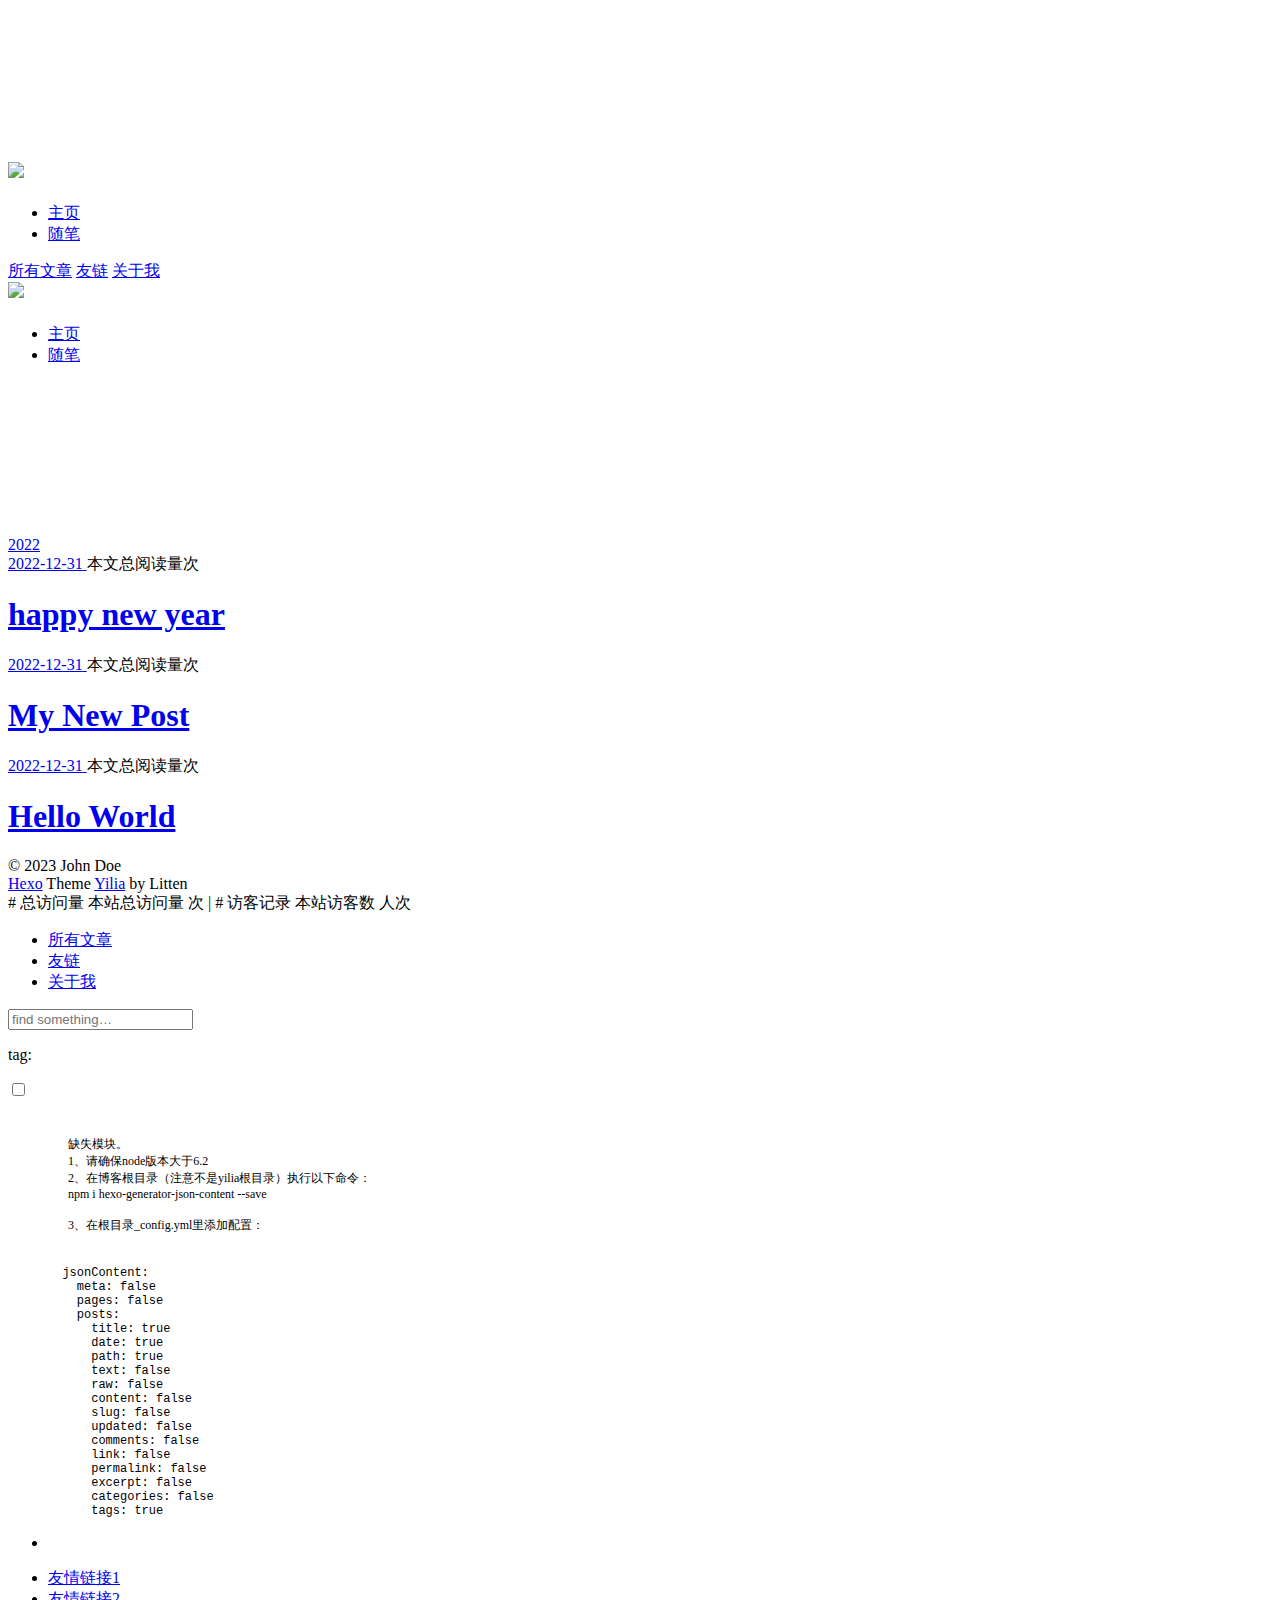
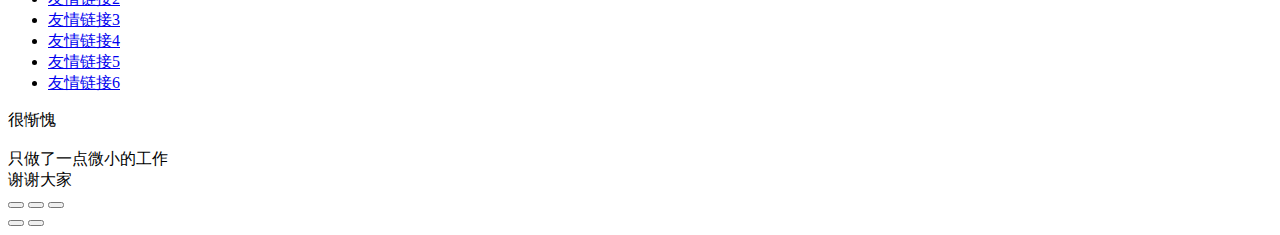
==== archives/index.html @ 303760e9 "Site updated: 2023-01-01 20:52:17" ====
<!DOCTYPE html>
<html>
<head>
  <meta charset="utf-8">
  
  <meta name="renderer" content="webkit">
  <meta http-equiv="X-UA-Compatible" content="IE=edge" >
  <link rel="dns-prefetch" href="http://Clairezhaoisme.github.io/Clairezhaoisme">
  <title>Archives | cony 静</title>
  <meta name="viewport" content="width=device-width, initial-scale=1, maximum-scale=1">
  <meta name="description" content="你当追求独立 而不是自由">
<meta property="og:type" content="website">
<meta property="og:title" content="cony 静">
<meta property="og:url" content="http://clairezhaoisme.github.io/Clairezhaoisme/archives/index.html">
<meta property="og:site_name" content="cony 静">
<meta property="og:description" content="你当追求独立 而不是自由">
<meta property="og:locale" content="zh_CN">
<meta property="article:author" content="John Doe">
<meta property="article:tag" content="independence">
<meta name="twitter:card" content="summary">
  
    <link rel="alternative" href="/atom.xml" title="cony 静" type="application/atom+xml">
  
  
    <link rel="icon" href="/img/favicon.ico">
  
  <link rel="stylesheet" type="text/css" href="/Clairezhaoisme/./main.0cf68a.css">
  <style type="text/css">
  
    #container.show {
      background: linear-gradient(200deg,#a0cfe4,#e8c37e);
    }
  </style>
  

  

<meta name="generator" content="Hexo 6.3.0"></head>

<body>
  <div id="container" q-class="show:isCtnShow">
    <canvas id="anm-canvas" class="anm-canvas"></canvas>
    <div class="left-col" q-class="show:isShow">
      
<div class="overlay" style="background: #4d4d4d"></div>
<div class="intrude-less">
	<header id="header" class="inner">
		<a href="/" class="profilepic">
			<img src="/img/avatar.jpg" class="js-avatar">
		</a>
		<hgroup>
		  <h1 class="header-author"><a href="/"></a></h1>
		</hgroup>
		

		<nav class="header-menu">
			<ul>
			
				<li><a href="/Clairezhaoisme/">主页</a></li>
	        
				<li><a href="/Clairezhaoisme/tags/%E9%9A%8F%E7%AC%94/">随笔</a></li>
	        
			</ul>
		</nav>
		<nav class="header-smart-menu">
    		
    			
    			<a q-on="click: openSlider(e, 'innerArchive')" href="javascript:void(0)">所有文章</a>
    			
            
    			
    			<a q-on="click: openSlider(e, 'friends')" href="javascript:void(0)">友链</a>
    			
            
    			
    			<a q-on="click: openSlider(e, 'aboutme')" href="javascript:void(0)">关于我</a>
    			
            
		</nav>
		<nav class="header-nav">
			<div class="social">
				
					<a class="github" target="_blank" href="#" title="github"><i class="icon-github"></i></a>
		        
					<a class="weibo" target="_blank" href="#" title="weibo"><i class="icon-weibo"></i></a>
		        
					<a class="rss" target="_blank" href="#" title="rss"><i class="icon-rss"></i></a>
		        
					<a class="zhihu" target="_blank" href="#" title="zhihu"><i class="icon-zhihu"></i></a>
		        
			</div>
		</nav>
	</header>		
</div>

    </div>
    <div class="mid-col" q-class="show:isShow,hide:isShow|isFalse">
      
<nav id="mobile-nav">
  	<div class="overlay js-overlay" style="background: #4d4d4d"></div>
	<div class="btnctn js-mobile-btnctn">
  		<div class="slider-trigger list" q-on="click: openSlider(e)"><i class="icon icon-sort"></i></div>
	</div>
	<div class="intrude-less">
		<header id="header" class="inner">
			<div class="profilepic">
				<img src="/img/avatar.jpg" class="js-avatar">
			</div>
			<hgroup>
			  <h1 class="header-author js-header-author"></h1>
			</hgroup>
			
			
			
				
			
				
			
			
			
			<nav class="header-nav">
				<div class="social">
					
						<a class="github" target="_blank" href="#" title="github"><i class="icon-github"></i></a>
			        
						<a class="weibo" target="_blank" href="#" title="weibo"><i class="icon-weibo"></i></a>
			        
						<a class="rss" target="_blank" href="#" title="rss"><i class="icon-rss"></i></a>
			        
						<a class="zhihu" target="_blank" href="#" title="zhihu"><i class="icon-zhihu"></i></a>
			        
				</div>
			</nav>

			<nav class="header-menu js-header-menu">
				<ul style="width: 50%">
				
				
					<li style="width: 50%"><a href="/Clairezhaoisme/">主页</a></li>
		        
					<li style="width: 50%"><a href="/Clairezhaoisme/tags/%E9%9A%8F%E7%AC%94/">随笔</a></li>
		        
				</ul>
			</nav>
		</header>				
	</div>
	<div class="mobile-mask" style="display:none" q-show="isShow"></div>
</nav>

      <div id="wrapper" class="body-wrap">
        <div class="menu-l">
          <div class="canvas-wrap">
            <canvas data-colors="#eaeaea" data-sectionHeight="100" data-contentId="js-content" id="myCanvas1" class="anm-canvas"></canvas>
          </div>
          <div id="js-content" class="content-ll">
            
  
  
    
    
      
      
      <section class="archives-wrap">
        <div class="archive-year-wrap">
          <a href="/Clairezhaoisme/archives/2022" class="archive-year">2022</a>
        </div>
        <div class="archives">
    
    <article class="archive-article archive-type-post">
  <div class="archive-article-inner">
    <header class="archive-article-header">
      	<div class="article-meta">
	      	<a href="/Clairezhaoisme/2022/12/31/happy-new-year/" class="archive-article-date">
  	<time datetime="2022-12-31T10:54:46.000Z" itemprop="datePublished"><i class="icon-calendar icon"></i>2022-12-31</time>
</a>

<span id="busuanzi_container_page_pv">  本文总阅读量<span id="busuanzi_value_page_pv"></span>次</span>

        </div>
    	 
  
    <h1 itemprop="name">
      <a class="archive-article-title" href="/Clairezhaoisme/2022/12/31/happy-new-year/">happy new year</a>
    </h1>
  

        <div class="article-info info-on-right">
          
          

        </div>
        <div class="clearfix"></div>
    </header>
  </div>
</article>
  
    
    
    <article class="archive-article archive-type-post">
  <div class="archive-article-inner">
    <header class="archive-article-header">
      	<div class="article-meta">
	      	<a href="/Clairezhaoisme/2022/12/31/My-New-Post/" class="archive-article-date">
  	<time datetime="2022-12-31T10:54:04.000Z" itemprop="datePublished"><i class="icon-calendar icon"></i>2022-12-31</time>
</a>

<span id="busuanzi_container_page_pv">  本文总阅读量<span id="busuanzi_value_page_pv"></span>次</span>

        </div>
    	 
  
    <h1 itemprop="name">
      <a class="archive-article-title" href="/Clairezhaoisme/2022/12/31/My-New-Post/">My New Post</a>
    </h1>
  

        <div class="article-info info-on-right">
          
          

        </div>
        <div class="clearfix"></div>
    </header>
  </div>
</article>
  
    
    
    <article class="archive-article archive-type-post">
  <div class="archive-article-inner">
    <header class="archive-article-header">
      	<div class="article-meta">
	      	<a href="/Clairezhaoisme/2022/12/31/hello-world/" class="archive-article-date">
  	<time datetime="2022-12-31T07:26:32.364Z" itemprop="datePublished"><i class="icon-calendar icon"></i>2022-12-31</time>
</a>

<span id="busuanzi_container_page_pv">  本文总阅读量<span id="busuanzi_value_page_pv"></span>次</span>

        </div>
    	 
  
    <h1 itemprop="name">
      <a class="archive-article-title" href="/Clairezhaoisme/2022/12/31/hello-world/">Hello World</a>
    </h1>
  

        <div class="article-info info-on-right">
          
          

        </div>
        <div class="clearfix"></div>
    </header>
  </div>
</article>
  
  
    </div></section>
  

    


          </div>
        </div>
      </div>
      <footer id="footer">
  <div class="outer">
    <div id="footer-info">
    	<div class="footer-left">
    		&copy; 2023 John Doe
    	</div>
      	<div class="footer-right">
      		<a href="http://hexo.io/" target="_blank">Hexo</a>  Theme <a href="https://github.com/litten/hexo-theme-yilia" target="_blank">Yilia</a> by Litten
      	</div>
    </div>
  </div>
</footer>

# 总访问量
<span id="busuanzi_container_site_pv">    
    本站总访问量
    <span id="busuanzi_value_site_pv"></span>次</span> |

# 访客记录
<span id="busuanzi_container_site_uv">  
    本站访客数
    <span id="busuanzi_value_site_uv"></span>人次</span>

    </div>
    <script>
	var yiliaConfig = {
		mathjax: false,
		isHome: false,
		isPost: false,
		isArchive: true,
		isTag: false,
		isCategory: false,
		open_in_new: false,
		toc_hide_index: true,
		root: "/Clairezhaoisme/",
		innerArchive: true,
		showTags: false
	}
</script>

<script>!function(t){function n(e){if(r[e])return r[e].exports;var i=r[e]={exports:{},id:e,loaded:!1};return t[e].call(i.exports,i,i.exports,n),i.loaded=!0,i.exports}var r={};n.m=t,n.c=r,n.p="./",n(0)}([function(t,n,r){r(195),t.exports=r(191)},function(t,n,r){var e=r(3),i=r(52),o=r(27),u=r(28),c=r(53),f="prototype",a=function(t,n,r){var s,l,h,v,p=t&a.F,d=t&a.G,y=t&a.S,g=t&a.P,b=t&a.B,m=d?e:y?e[n]||(e[n]={}):(e[n]||{})[f],x=d?i:i[n]||(i[n]={}),w=x[f]||(x[f]={});d&&(r=n);for(s in r)l=!p&&m&&void 0!==m[s],h=(l?m:r)[s],v=b&&l?c(h,e):g&&"function"==typeof h?c(Function.call,h):h,m&&u(m,s,h,t&a.U),x[s]!=h&&o(x,s,v),g&&w[s]!=h&&(w[s]=h)};e.core=i,a.F=1,a.G=2,a.S=4,a.P=8,a.B=16,a.W=32,a.U=64,a.R=128,t.exports=a},function(t,n,r){var e=r(6);t.exports=function(t){if(!e(t))throw TypeError(t+" is not an object!");return t}},function(t,n){var r=t.exports="undefined"!=typeof window&&window.Math==Math?window:"undefined"!=typeof self&&self.Math==Math?self:Function("return this")();"number"==typeof __g&&(__g=r)},function(t,n){t.exports=function(t){try{return!!t()}catch(t){return!0}}},function(t,n){var r=t.exports="undefined"!=typeof window&&window.Math==Math?window:"undefined"!=typeof self&&self.Math==Math?self:Function("return this")();"number"==typeof __g&&(__g=r)},function(t,n){t.exports=function(t){return"object"==typeof t?null!==t:"function"==typeof t}},function(t,n,r){var e=r(126)("wks"),i=r(76),o=r(3).Symbol,u="function"==typeof o;(t.exports=function(t){return e[t]||(e[t]=u&&o[t]||(u?o:i)("Symbol."+t))}).store=e},function(t,n){var r={}.hasOwnProperty;t.exports=function(t,n){return r.call(t,n)}},function(t,n,r){var e=r(94),i=r(33);t.exports=function(t){return e(i(t))}},function(t,n,r){t.exports=!r(4)(function(){return 7!=Object.defineProperty({},"a",{get:function(){return 7}}).a})},function(t,n,r){var e=r(2),i=r(167),o=r(50),u=Object.defineProperty;n.f=r(10)?Object.defineProperty:function(t,n,r){if(e(t),n=o(n,!0),e(r),i)try{return u(t,n,r)}catch(t){}if("get"in r||"set"in r)throw TypeError("Accessors not supported!");return"value"in r&&(t[n]=r.value),t}},function(t,n,r){t.exports=!r(18)(function(){return 7!=Object.defineProperty({},"a",{get:function(){return 7}}).a})},function(t,n,r){var e=r(14),i=r(22);t.exports=r(12)?function(t,n,r){return e.f(t,n,i(1,r))}:function(t,n,r){return t[n]=r,t}},function(t,n,r){var e=r(20),i=r(58),o=r(42),u=Object.defineProperty;n.f=r(12)?Object.defineProperty:function(t,n,r){if(e(t),n=o(n,!0),e(r),i)try{return u(t,n,r)}catch(t){}if("get"in r||"set"in r)throw TypeError("Accessors not supported!");return"value"in r&&(t[n]=r.value),t}},function(t,n,r){var e=r(40)("wks"),i=r(23),o=r(5).Symbol,u="function"==typeof o;(t.exports=function(t){return e[t]||(e[t]=u&&o[t]||(u?o:i)("Symbol."+t))}).store=e},function(t,n,r){var e=r(67),i=Math.min;t.exports=function(t){return t>0?i(e(t),9007199254740991):0}},function(t,n,r){var e=r(46);t.exports=function(t){return Object(e(t))}},function(t,n){t.exports=function(t){try{return!!t()}catch(t){return!0}}},function(t,n,r){var e=r(63),i=r(34);t.exports=Object.keys||function(t){return e(t,i)}},function(t,n,r){var e=r(21);t.exports=function(t){if(!e(t))throw TypeError(t+" is not an object!");return t}},function(t,n){t.exports=function(t){return"object"==typeof t?null!==t:"function"==typeof t}},function(t,n){t.exports=function(t,n){return{enumerable:!(1&t),configurable:!(2&t),writable:!(4&t),value:n}}},function(t,n){var r=0,e=Math.random();t.exports=function(t){return"Symbol(".concat(void 0===t?"":t,")_",(++r+e).toString(36))}},function(t,n){var r={}.hasOwnProperty;t.exports=function(t,n){return r.call(t,n)}},function(t,n){var r=t.exports={version:"2.4.0"};"number"==typeof __e&&(__e=r)},function(t,n){t.exports=function(t){if("function"!=typeof t)throw TypeError(t+" is not a function!");return t}},function(t,n,r){var e=r(11),i=r(66);t.exports=r(10)?function(t,n,r){return e.f(t,n,i(1,r))}:function(t,n,r){return t[n]=r,t}},function(t,n,r){var e=r(3),i=r(27),o=r(24),u=r(76)("src"),c="toString",f=Function[c],a=(""+f).split(c);r(52).inspectSource=function(t){return f.call(t)},(t.exports=function(t,n,r,c){var f="function"==typeof r;f&&(o(r,"name")||i(r,"name",n)),t[n]!==r&&(f&&(o(r,u)||i(r,u,t[n]?""+t[n]:a.join(String(n)))),t===e?t[n]=r:c?t[n]?t[n]=r:i(t,n,r):(delete t[n],i(t,n,r)))})(Function.prototype,c,function(){return"function"==typeof this&&this[u]||f.call(this)})},function(t,n,r){var e=r(1),i=r(4),o=r(46),u=function(t,n,r,e){var i=String(o(t)),u="<"+n;return""!==r&&(u+=" "+r+'="'+String(e).replace(/"/g,"&quot;")+'"'),u+">"+i+"</"+n+">"};t.exports=function(t,n){var r={};r[t]=n(u),e(e.P+e.F*i(function(){var n=""[t]('"');return n!==n.toLowerCase()||n.split('"').length>3}),"String",r)}},function(t,n,r){var e=r(115),i=r(46);t.exports=function(t){return e(i(t))}},function(t,n,r){var e=r(116),i=r(66),o=r(30),u=r(50),c=r(24),f=r(167),a=Object.getOwnPropertyDescriptor;n.f=r(10)?a:function(t,n){if(t=o(t),n=u(n,!0),f)try{return a(t,n)}catch(t){}if(c(t,n))return i(!e.f.call(t,n),t[n])}},function(t,n,r){var e=r(24),i=r(17),o=r(145)("IE_PROTO"),u=Object.prototype;t.exports=Object.getPrototypeOf||function(t){return t=i(t),e(t,o)?t[o]:"function"==typeof t.constructor&&t instanceof t.constructor?t.constructor.prototype:t instanceof Object?u:null}},function(t,n){t.exports=function(t){if(void 0==t)throw TypeError("Can't call method on  "+t);return t}},function(t,n){t.exports="constructor,hasOwnProperty,isPrototypeOf,propertyIsEnumerable,toLocaleString,toString,valueOf".split(",")},function(t,n){t.exports={}},function(t,n){t.exports=!0},function(t,n){n.f={}.propertyIsEnumerable},function(t,n,r){var e=r(14).f,i=r(8),o=r(15)("toStringTag");t.exports=function(t,n,r){t&&!i(t=r?t:t.prototype,o)&&e(t,o,{configurable:!0,value:n})}},function(t,n,r){var e=r(40)("keys"),i=r(23);t.exports=function(t){return e[t]||(e[t]=i(t))}},function(t,n,r){var e=r(5),i="__core-js_shared__",o=e[i]||(e[i]={});t.exports=function(t){return o[t]||(o[t]={})}},function(t,n){var r=Math.ceil,e=Math.floor;t.exports=function(t){return isNaN(t=+t)?0:(t>0?e:r)(t)}},function(t,n,r){var e=r(21);t.exports=function(t,n){if(!e(t))return t;var r,i;if(n&&"function"==typeof(r=t.toString)&&!e(i=r.call(t)))return i;if("function"==typeof(r=t.valueOf)&&!e(i=r.call(t)))return i;if(!n&&"function"==typeof(r=t.toString)&&!e(i=r.call(t)))return i;throw TypeError("Can't convert object to primitive value")}},function(t,n,r){var e=r(5),i=r(25),o=r(36),u=r(44),c=r(14).f;t.exports=function(t){var n=i.Symbol||(i.Symbol=o?{}:e.Symbol||{});"_"==t.charAt(0)||t in n||c(n,t,{value:u.f(t)})}},function(t,n,r){n.f=r(15)},function(t,n){var r={}.toString;t.exports=function(t){return r.call(t).slice(8,-1)}},function(t,n){t.exports=function(t){if(void 0==t)throw TypeError("Can't call method on  "+t);return t}},function(t,n,r){var e=r(4);t.exports=function(t,n){return!!t&&e(function(){n?t.call(null,function(){},1):t.call(null)})}},function(t,n,r){var e=r(53),i=r(115),o=r(17),u=r(16),c=r(203);t.exports=function(t,n){var r=1==t,f=2==t,a=3==t,s=4==t,l=6==t,h=5==t||l,v=n||c;return function(n,c,p){for(var d,y,g=o(n),b=i(g),m=e(c,p,3),x=u(b.length),w=0,S=r?v(n,x):f?v(n,0):void 0;x>w;w++)if((h||w in b)&&(d=b[w],y=m(d,w,g),t))if(r)S[w]=y;else if(y)switch(t){case 3:return!0;case 5:return d;case 6:return w;case 2:S.push(d)}else if(s)return!1;return l?-1:a||s?s:S}}},function(t,n,r){var e=r(1),i=r(52),o=r(4);t.exports=function(t,n){var r=(i.Object||{})[t]||Object[t],u={};u[t]=n(r),e(e.S+e.F*o(function(){r(1)}),"Object",u)}},function(t,n,r){var e=r(6);t.exports=function(t,n){if(!e(t))return t;var r,i;if(n&&"function"==typeof(r=t.toString)&&!e(i=r.call(t)))return i;if("function"==typeof(r=t.valueOf)&&!e(i=r.call(t)))return i;if(!n&&"function"==typeof(r=t.toString)&&!e(i=r.call(t)))return i;throw TypeError("Can't convert object to primitive value")}},function(t,n,r){var e=r(5),i=r(25),o=r(91),u=r(13),c="prototype",f=function(t,n,r){var a,s,l,h=t&f.F,v=t&f.G,p=t&f.S,d=t&f.P,y=t&f.B,g=t&f.W,b=v?i:i[n]||(i[n]={}),m=b[c],x=v?e:p?e[n]:(e[n]||{})[c];v&&(r=n);for(a in r)(s=!h&&x&&void 0!==x[a])&&a in b||(l=s?x[a]:r[a],b[a]=v&&"function"!=typeof x[a]?r[a]:y&&s?o(l,e):g&&x[a]==l?function(t){var n=function(n,r,e){if(this instanceof t){switch(arguments.length){case 0:return new t;case 1:return new t(n);case 2:return new t(n,r)}return new t(n,r,e)}return t.apply(this,arguments)};return n[c]=t[c],n}(l):d&&"function"==typeof l?o(Function.call,l):l,d&&((b.virtual||(b.virtual={}))[a]=l,t&f.R&&m&&!m[a]&&u(m,a,l)))};f.F=1,f.G=2,f.S=4,f.P=8,f.B=16,f.W=32,f.U=64,f.R=128,t.exports=f},function(t,n){var r=t.exports={version:"2.4.0"};"number"==typeof __e&&(__e=r)},function(t,n,r){var e=r(26);t.exports=function(t,n,r){if(e(t),void 0===n)return t;switch(r){case 1:return function(r){return t.call(n,r)};case 2:return function(r,e){return t.call(n,r,e)};case 3:return function(r,e,i){return t.call(n,r,e,i)}}return function(){return t.apply(n,arguments)}}},function(t,n,r){var e=r(183),i=r(1),o=r(126)("metadata"),u=o.store||(o.store=new(r(186))),c=function(t,n,r){var i=u.get(t);if(!i){if(!r)return;u.set(t,i=new e)}var o=i.get(n);if(!o){if(!r)return;i.set(n,o=new e)}return o},f=function(t,n,r){var e=c(n,r,!1);return void 0!==e&&e.has(t)},a=function(t,n,r){var e=c(n,r,!1);return void 0===e?void 0:e.get(t)},s=function(t,n,r,e){c(r,e,!0).set(t,n)},l=function(t,n){var r=c(t,n,!1),e=[];return r&&r.forEach(function(t,n){e.push(n)}),e},h=function(t){return void 0===t||"symbol"==typeof t?t:String(t)},v=function(t){i(i.S,"Reflect",t)};t.exports={store:u,map:c,has:f,get:a,set:s,keys:l,key:h,exp:v}},function(t,n,r){"use strict";if(r(10)){var e=r(69),i=r(3),o=r(4),u=r(1),c=r(127),f=r(152),a=r(53),s=r(68),l=r(66),h=r(27),v=r(73),p=r(67),d=r(16),y=r(75),g=r(50),b=r(24),m=r(180),x=r(114),w=r(6),S=r(17),_=r(137),O=r(70),E=r(32),P=r(71).f,j=r(154),F=r(76),M=r(7),A=r(48),N=r(117),T=r(146),I=r(155),k=r(80),L=r(123),R=r(74),C=r(130),D=r(160),U=r(11),W=r(31),G=U.f,B=W.f,V=i.RangeError,z=i.TypeError,q=i.Uint8Array,K="ArrayBuffer",J="Shared"+K,Y="BYTES_PER_ELEMENT",H="prototype",$=Array[H],X=f.ArrayBuffer,Q=f.DataView,Z=A(0),tt=A(2),nt=A(3),rt=A(4),et=A(5),it=A(6),ot=N(!0),ut=N(!1),ct=I.values,ft=I.keys,at=I.entries,st=$.lastIndexOf,lt=$.reduce,ht=$.reduceRight,vt=$.join,pt=$.sort,dt=$.slice,yt=$.toString,gt=$.toLocaleString,bt=M("iterator"),mt=M("toStringTag"),xt=F("typed_constructor"),wt=F("def_constructor"),St=c.CONSTR,_t=c.TYPED,Ot=c.VIEW,Et="Wrong length!",Pt=A(1,function(t,n){return Tt(T(t,t[wt]),n)}),jt=o(function(){return 1===new q(new Uint16Array([1]).buffer)[0]}),Ft=!!q&&!!q[H].set&&o(function(){new q(1).set({})}),Mt=function(t,n){if(void 0===t)throw z(Et);var r=+t,e=d(t);if(n&&!m(r,e))throw V(Et);return e},At=function(t,n){var r=p(t);if(r<0||r%n)throw V("Wrong offset!");return r},Nt=function(t){if(w(t)&&_t in t)return t;throw z(t+" is not a typed array!")},Tt=function(t,n){if(!(w(t)&&xt in t))throw z("It is not a typed array constructor!");return new t(n)},It=function(t,n){return kt(T(t,t[wt]),n)},kt=function(t,n){for(var r=0,e=n.length,i=Tt(t,e);e>r;)i[r]=n[r++];return i},Lt=function(t,n,r){G(t,n,{get:function(){return this._d[r]}})},Rt=function(t){var n,r,e,i,o,u,c=S(t),f=arguments.length,s=f>1?arguments[1]:void 0,l=void 0!==s,h=j(c);if(void 0!=h&&!_(h)){for(u=h.call(c),e=[],n=0;!(o=u.next()).done;n++)e.push(o.value);c=e}for(l&&f>2&&(s=a(s,arguments[2],2)),n=0,r=d(c.length),i=Tt(this,r);r>n;n++)i[n]=l?s(c[n],n):c[n];return i},Ct=function(){for(var t=0,n=arguments.length,r=Tt(this,n);n>t;)r[t]=arguments[t++];return r},Dt=!!q&&o(function(){gt.call(new q(1))}),Ut=function(){return gt.apply(Dt?dt.call(Nt(this)):Nt(this),arguments)},Wt={copyWithin:function(t,n){return D.call(Nt(this),t,n,arguments.length>2?arguments[2]:void 0)},every:function(t){return rt(Nt(this),t,arguments.length>1?arguments[1]:void 0)},fill:function(t){return C.apply(Nt(this),arguments)},filter:function(t){return It(this,tt(Nt(this),t,arguments.length>1?arguments[1]:void 0))},find:function(t){return et(Nt(this),t,arguments.length>1?arguments[1]:void 0)},findIndex:function(t){return it(Nt(this),t,arguments.length>1?arguments[1]:void 0)},forEach:function(t){Z(Nt(this),t,arguments.length>1?arguments[1]:void 0)},indexOf:function(t){return ut(Nt(this),t,arguments.length>1?arguments[1]:void 0)},includes:function(t){return ot(Nt(this),t,arguments.length>1?arguments[1]:void 0)},join:function(t){return vt.apply(Nt(this),arguments)},lastIndexOf:function(t){return st.apply(Nt(this),arguments)},map:function(t){return Pt(Nt(this),t,arguments.length>1?arguments[1]:void 0)},reduce:function(t){return lt.apply(Nt(this),arguments)},reduceRight:function(t){return ht.apply(Nt(this),arguments)},reverse:function(){for(var t,n=this,r=Nt(n).length,e=Math.floor(r/2),i=0;i<e;)t=n[i],n[i++]=n[--r],n[r]=t;return n},some:function(t){return nt(Nt(this),t,arguments.length>1?arguments[1]:void 0)},sort:function(t){return pt.call(Nt(this),t)},subarray:function(t,n){var r=Nt(this),e=r.length,i=y(t,e);return new(T(r,r[wt]))(r.buffer,r.byteOffset+i*r.BYTES_PER_ELEMENT,d((void 0===n?e:y(n,e))-i))}},Gt=function(t,n){return It(this,dt.call(Nt(this),t,n))},Bt=function(t){Nt(this);var n=At(arguments[1],1),r=this.length,e=S(t),i=d(e.length),o=0;if(i+n>r)throw V(Et);for(;o<i;)this[n+o]=e[o++]},Vt={entries:function(){return at.call(Nt(this))},keys:function(){return ft.call(Nt(this))},values:function(){return ct.call(Nt(this))}},zt=function(t,n){return w(t)&&t[_t]&&"symbol"!=typeof n&&n in t&&String(+n)==String(n)},qt=function(t,n){return zt(t,n=g(n,!0))?l(2,t[n]):B(t,n)},Kt=function(t,n,r){return!(zt(t,n=g(n,!0))&&w(r)&&b(r,"value"))||b(r,"get")||b(r,"set")||r.configurable||b(r,"writable")&&!r.writable||b(r,"enumerable")&&!r.enumerable?G(t,n,r):(t[n]=r.value,t)};St||(W.f=qt,U.f=Kt),u(u.S+u.F*!St,"Object",{getOwnPropertyDescriptor:qt,defineProperty:Kt}),o(function(){yt.call({})})&&(yt=gt=function(){return vt.call(this)});var Jt=v({},Wt);v(Jt,Vt),h(Jt,bt,Vt.values),v(Jt,{slice:Gt,set:Bt,constructor:function(){},toString:yt,toLocaleString:Ut}),Lt(Jt,"buffer","b"),Lt(Jt,"byteOffset","o"),Lt(Jt,"byteLength","l"),Lt(Jt,"length","e"),G(Jt,mt,{get:function(){return this[_t]}}),t.exports=function(t,n,r,f){f=!!f;var a=t+(f?"Clamped":"")+"Array",l="Uint8Array"!=a,v="get"+t,p="set"+t,y=i[a],g=y||{},b=y&&E(y),m=!y||!c.ABV,S={},_=y&&y[H],j=function(t,r){var e=t._d;return e.v[v](r*n+e.o,jt)},F=function(t,r,e){var i=t._d;f&&(e=(e=Math.round(e))<0?0:e>255?255:255&e),i.v[p](r*n+i.o,e,jt)},M=function(t,n){G(t,n,{get:function(){return j(this,n)},set:function(t){return F(this,n,t)},enumerable:!0})};m?(y=r(function(t,r,e,i){s(t,y,a,"_d");var o,u,c,f,l=0,v=0;if(w(r)){if(!(r instanceof X||(f=x(r))==K||f==J))return _t in r?kt(y,r):Rt.call(y,r);o=r,v=At(e,n);var p=r.byteLength;if(void 0===i){if(p%n)throw V(Et);if((u=p-v)<0)throw V(Et)}else if((u=d(i)*n)+v>p)throw V(Et);c=u/n}else c=Mt(r,!0),u=c*n,o=new X(u);for(h(t,"_d",{b:o,o:v,l:u,e:c,v:new Q(o)});l<c;)M(t,l++)}),_=y[H]=O(Jt),h(_,"constructor",y)):L(function(t){new y(null),new y(t)},!0)||(y=r(function(t,r,e,i){s(t,y,a);var o;return w(r)?r instanceof X||(o=x(r))==K||o==J?void 0!==i?new g(r,At(e,n),i):void 0!==e?new g(r,At(e,n)):new g(r):_t in r?kt(y,r):Rt.call(y,r):new g(Mt(r,l))}),Z(b!==Function.prototype?P(g).concat(P(b)):P(g),function(t){t in y||h(y,t,g[t])}),y[H]=_,e||(_.constructor=y));var A=_[bt],N=!!A&&("values"==A.name||void 0==A.name),T=Vt.values;h(y,xt,!0),h(_,_t,a),h(_,Ot,!0),h(_,wt,y),(f?new y(1)[mt]==a:mt in _)||G(_,mt,{get:function(){return a}}),S[a]=y,u(u.G+u.W+u.F*(y!=g),S),u(u.S,a,{BYTES_PER_ELEMENT:n,from:Rt,of:Ct}),Y in _||h(_,Y,n),u(u.P,a,Wt),R(a),u(u.P+u.F*Ft,a,{set:Bt}),u(u.P+u.F*!N,a,Vt),u(u.P+u.F*(_.toString!=yt),a,{toString:yt}),u(u.P+u.F*o(function(){new y(1).slice()}),a,{slice:Gt}),u(u.P+u.F*(o(function(){return[1,2].toLocaleString()!=new y([1,2]).toLocaleString()})||!o(function(){_.toLocaleString.call([1,2])})),a,{toLocaleString:Ut}),k[a]=N?A:T,e||N||h(_,bt,T)}}else t.exports=function(){}},function(t,n){var r={}.toString;t.exports=function(t){return r.call(t).slice(8,-1)}},function(t,n,r){var e=r(21),i=r(5).document,o=e(i)&&e(i.createElement);t.exports=function(t){return o?i.createElement(t):{}}},function(t,n,r){t.exports=!r(12)&&!r(18)(function(){return 7!=Object.defineProperty(r(57)("div"),"a",{get:function(){return 7}}).a})},function(t,n,r){"use strict";var e=r(36),i=r(51),o=r(64),u=r(13),c=r(8),f=r(35),a=r(96),s=r(38),l=r(103),h=r(15)("iterator"),v=!([].keys&&"next"in[].keys()),p="keys",d="values",y=function(){return this};t.exports=function(t,n,r,g,b,m,x){a(r,n,g);var w,S,_,O=function(t){if(!v&&t in F)return F[t];switch(t){case p:case d:return function(){return new r(this,t)}}return function(){return new r(this,t)}},E=n+" Iterator",P=b==d,j=!1,F=t.prototype,M=F[h]||F["@@iterator"]||b&&F[b],A=M||O(b),N=b?P?O("entries"):A:void 0,T="Array"==n?F.entries||M:M;if(T&&(_=l(T.call(new t)))!==Object.prototype&&(s(_,E,!0),e||c(_,h)||u(_,h,y)),P&&M&&M.name!==d&&(j=!0,A=function(){return M.call(this)}),e&&!x||!v&&!j&&F[h]||u(F,h,A),f[n]=A,f[E]=y,b)if(w={values:P?A:O(d),keys:m?A:O(p),entries:N},x)for(S in w)S in F||o(F,S,w[S]);else i(i.P+i.F*(v||j),n,w);return w}},function(t,n,r){var e=r(20),i=r(100),o=r(34),u=r(39)("IE_PROTO"),c=function(){},f="prototype",a=function(){var t,n=r(57)("iframe"),e=o.length;for(n.style.display="none",r(93).appendChild(n),n.src="javascript:",t=n.contentWindow.document,t.open(),t.write("<script>document.F=Object<\/script>"),t.close(),a=t.F;e--;)delete a[f][o[e]];return a()};t.exports=Object.create||function(t,n){var r;return null!==t?(c[f]=e(t),r=new c,c[f]=null,r[u]=t):r=a(),void 0===n?r:i(r,n)}},function(t,n,r){var e=r(63),i=r(34).concat("length","prototype");n.f=Object.getOwnPropertyNames||function(t){return e(t,i)}},function(t,n){n.f=Object.getOwnPropertySymbols},function(t,n,r){var e=r(8),i=r(9),o=r(90)(!1),u=r(39)("IE_PROTO");t.exports=function(t,n){var r,c=i(t),f=0,a=[];for(r in c)r!=u&&e(c,r)&&a.push(r);for(;n.length>f;)e(c,r=n[f++])&&(~o(a,r)||a.push(r));return a}},function(t,n,r){t.exports=r(13)},function(t,n,r){var e=r(76)("meta"),i=r(6),o=r(24),u=r(11).f,c=0,f=Object.isExtensible||function(){return!0},a=!r(4)(function(){return f(Object.preventExtensions({}))}),s=function(t){u(t,e,{value:{i:"O"+ ++c,w:{}}})},l=function(t,n){if(!i(t))return"symbol"==typeof t?t:("string"==typeof t?"S":"P")+t;if(!o(t,e)){if(!f(t))return"F";if(!n)return"E";s(t)}return t[e].i},h=function(t,n){if(!o(t,e)){if(!f(t))return!0;if(!n)return!1;s(t)}return t[e].w},v=function(t){return a&&p.NEED&&f(t)&&!o(t,e)&&s(t),t},p=t.exports={KEY:e,NEED:!1,fastKey:l,getWeak:h,onFreeze:v}},function(t,n){t.exports=function(t,n){return{enumerable:!(1&t),configurable:!(2&t),writable:!(4&t),value:n}}},function(t,n){var r=Math.ceil,e=Math.floor;t.exports=function(t){return isNaN(t=+t)?0:(t>0?e:r)(t)}},function(t,n){t.exports=function(t,n,r,e){if(!(t instanceof n)||void 0!==e&&e in t)throw TypeError(r+": incorrect invocation!");return t}},function(t,n){t.exports=!1},function(t,n,r){var e=r(2),i=r(173),o=r(133),u=r(145)("IE_PROTO"),c=function(){},f="prototype",a=function(){var t,n=r(132)("iframe"),e=o.length;for(n.style.display="none",r(135).appendChild(n),n.src="javascript:",t=n.contentWindow.document,t.open(),t.write("<script>document.F=Object<\/script>"),t.close(),a=t.F;e--;)delete a[f][o[e]];return a()};t.exports=Object.create||function(t,n){var r;return null!==t?(c[f]=e(t),r=new c,c[f]=null,r[u]=t):r=a(),void 0===n?r:i(r,n)}},function(t,n,r){var e=r(175),i=r(133).concat("length","prototype");n.f=Object.getOwnPropertyNames||function(t){return e(t,i)}},function(t,n,r){var e=r(175),i=r(133);t.exports=Object.keys||function(t){return e(t,i)}},function(t,n,r){var e=r(28);t.exports=function(t,n,r){for(var i in n)e(t,i,n[i],r);return t}},function(t,n,r){"use strict";var e=r(3),i=r(11),o=r(10),u=r(7)("species");t.exports=function(t){var n=e[t];o&&n&&!n[u]&&i.f(n,u,{configurable:!0,get:function(){return this}})}},function(t,n,r){var e=r(67),i=Math.max,o=Math.min;t.exports=function(t,n){return t=e(t),t<0?i(t+n,0):o(t,n)}},function(t,n){var r=0,e=Math.random();t.exports=function(t){return"Symbol(".concat(void 0===t?"":t,")_",(++r+e).toString(36))}},function(t,n,r){var e=r(33);t.exports=function(t){return Object(e(t))}},function(t,n,r){var e=r(7)("unscopables"),i=Array.prototype;void 0==i[e]&&r(27)(i,e,{}),t.exports=function(t){i[e][t]=!0}},function(t,n,r){var e=r(53),i=r(169),o=r(137),u=r(2),c=r(16),f=r(154),a={},s={},n=t.exports=function(t,n,r,l,h){var v,p,d,y,g=h?function(){return t}:f(t),b=e(r,l,n?2:1),m=0;if("function"!=typeof g)throw TypeError(t+" is not iterable!");if(o(g)){for(v=c(t.length);v>m;m++)if((y=n?b(u(p=t[m])[0],p[1]):b(t[m]))===a||y===s)return y}else for(d=g.call(t);!(p=d.next()).done;)if((y=i(d,b,p.value,n))===a||y===s)return y};n.BREAK=a,n.RETURN=s},function(t,n){t.exports={}},function(t,n,r){var e=r(11).f,i=r(24),o=r(7)("toStringTag");t.exports=function(t,n,r){t&&!i(t=r?t:t.prototype,o)&&e(t,o,{configurable:!0,value:n})}},function(t,n,r){var e=r(1),i=r(46),o=r(4),u=r(150),c="["+u+"]",f="​",a=RegExp("^"+c+c+"*"),s=RegExp(c+c+"*$"),l=function(t,n,r){var i={},c=o(function(){return!!u[t]()||f[t]()!=f}),a=i[t]=c?n(h):u[t];r&&(i[r]=a),e(e.P+e.F*c,"String",i)},h=l.trim=function(t,n){return t=String(i(t)),1&n&&(t=t.replace(a,"")),2&n&&(t=t.replace(s,"")),t};t.exports=l},function(t,n,r){t.exports={default:r(86),__esModule:!0}},function(t,n,r){t.exports={default:r(87),__esModule:!0}},function(t,n,r){"use strict";function e(t){return t&&t.__esModule?t:{default:t}}n.__esModule=!0;var i=r(84),o=e(i),u=r(83),c=e(u),f="function"==typeof c.default&&"symbol"==typeof o.default?function(t){return typeof t}:function(t){return t&&"function"==typeof c.default&&t.constructor===c.default&&t!==c.default.prototype?"symbol":typeof t};n.default="function"==typeof c.default&&"symbol"===f(o.default)?function(t){return void 0===t?"undefined":f(t)}:function(t){return t&&"function"==typeof c.default&&t.constructor===c.default&&t!==c.default.prototype?"symbol":void 0===t?"undefined":f(t)}},function(t,n,r){r(110),r(108),r(111),r(112),t.exports=r(25).Symbol},function(t,n,r){r(109),r(113),t.exports=r(44).f("iterator")},function(t,n){t.exports=function(t){if("function"!=typeof t)throw TypeError(t+" is not a function!");return t}},function(t,n){t.exports=function(){}},function(t,n,r){var e=r(9),i=r(106),o=r(105);t.exports=function(t){return function(n,r,u){var c,f=e(n),a=i(f.length),s=o(u,a);if(t&&r!=r){for(;a>s;)if((c=f[s++])!=c)return!0}else for(;a>s;s++)if((t||s in f)&&f[s]===r)return t||s||0;return!t&&-1}}},function(t,n,r){var e=r(88);t.exports=function(t,n,r){if(e(t),void 0===n)return t;switch(r){case 1:return function(r){return t.call(n,r)};case 2:return function(r,e){return t.call(n,r,e)};case 3:return function(r,e,i){return t.call(n,r,e,i)}}return function(){return t.apply(n,arguments)}}},function(t,n,r){var e=r(19),i=r(62),o=r(37);t.exports=function(t){var n=e(t),r=i.f;if(r)for(var u,c=r(t),f=o.f,a=0;c.length>a;)f.call(t,u=c[a++])&&n.push(u);return n}},function(t,n,r){t.exports=r(5).document&&document.documentElement},function(t,n,r){var e=r(56);t.exports=Object("z").propertyIsEnumerable(0)?Object:function(t){return"String"==e(t)?t.split(""):Object(t)}},function(t,n,r){var e=r(56);t.exports=Array.isArray||function(t){return"Array"==e(t)}},function(t,n,r){"use strict";var e=r(60),i=r(22),o=r(38),u={};r(13)(u,r(15)("iterator"),function(){return this}),t.exports=function(t,n,r){t.prototype=e(u,{next:i(1,r)}),o(t,n+" Iterator")}},function(t,n){t.exports=function(t,n){return{value:n,done:!!t}}},function(t,n,r){var e=r(19),i=r(9);t.exports=function(t,n){for(var r,o=i(t),u=e(o),c=u.length,f=0;c>f;)if(o[r=u[f++]]===n)return r}},function(t,n,r){var e=r(23)("meta"),i=r(21),o=r(8),u=r(14).f,c=0,f=Object.isExtensible||function(){return!0},a=!r(18)(function(){return f(Object.preventExtensions({}))}),s=function(t){u(t,e,{value:{i:"O"+ ++c,w:{}}})},l=function(t,n){if(!i(t))return"symbol"==typeof t?t:("string"==typeof t?"S":"P")+t;if(!o(t,e)){if(!f(t))return"F";if(!n)return"E";s(t)}return t[e].i},h=function(t,n){if(!o(t,e)){if(!f(t))return!0;if(!n)return!1;s(t)}return t[e].w},v=function(t){return a&&p.NEED&&f(t)&&!o(t,e)&&s(t),t},p=t.exports={KEY:e,NEED:!1,fastKey:l,getWeak:h,onFreeze:v}},function(t,n,r){var e=r(14),i=r(20),o=r(19);t.exports=r(12)?Object.defineProperties:function(t,n){i(t);for(var r,u=o(n),c=u.length,f=0;c>f;)e.f(t,r=u[f++],n[r]);return t}},function(t,n,r){var e=r(37),i=r(22),o=r(9),u=r(42),c=r(8),f=r(58),a=Object.getOwnPropertyDescriptor;n.f=r(12)?a:function(t,n){if(t=o(t),n=u(n,!0),f)try{return a(t,n)}catch(t){}if(c(t,n))return i(!e.f.call(t,n),t[n])}},function(t,n,r){var e=r(9),i=r(61).f,o={}.toString,u="object"==typeof window&&window&&Object.getOwnPropertyNames?Object.getOwnPropertyNames(window):[],c=function(t){try{return i(t)}catch(t){return u.slice()}};t.exports.f=function(t){return u&&"[object Window]"==o.call(t)?c(t):i(e(t))}},function(t,n,r){var e=r(8),i=r(77),o=r(39)("IE_PROTO"),u=Object.prototype;t.exports=Object.getPrototypeOf||function(t){return t=i(t),e(t,o)?t[o]:"function"==typeof t.constructor&&t instanceof t.constructor?t.constructor.prototype:t instanceof Object?u:null}},function(t,n,r){var e=r(41),i=r(33);t.exports=function(t){return function(n,r){var o,u,c=String(i(n)),f=e(r),a=c.length;return f<0||f>=a?t?"":void 0:(o=c.charCodeAt(f),o<55296||o>56319||f+1===a||(u=c.charCodeAt(f+1))<56320||u>57343?t?c.charAt(f):o:t?c.slice(f,f+2):u-56320+(o-55296<<10)+65536)}}},function(t,n,r){var e=r(41),i=Math.max,o=Math.min;t.exports=function(t,n){return t=e(t),t<0?i(t+n,0):o(t,n)}},function(t,n,r){var e=r(41),i=Math.min;t.exports=function(t){return t>0?i(e(t),9007199254740991):0}},function(t,n,r){"use strict";var e=r(89),i=r(97),o=r(35),u=r(9);t.exports=r(59)(Array,"Array",function(t,n){this._t=u(t),this._i=0,this._k=n},function(){var t=this._t,n=this._k,r=this._i++;return!t||r>=t.length?(this._t=void 0,i(1)):"keys"==n?i(0,r):"values"==n?i(0,t[r]):i(0,[r,t[r]])},"values"),o.Arguments=o.Array,e("keys"),e("values"),e("entries")},function(t,n){},function(t,n,r){"use strict";var e=r(104)(!0);r(59)(String,"String",function(t){this._t=String(t),this._i=0},function(){var t,n=this._t,r=this._i;return r>=n.length?{value:void 0,done:!0}:(t=e(n,r),this._i+=t.length,{value:t,done:!1})})},function(t,n,r){"use strict";var e=r(5),i=r(8),o=r(12),u=r(51),c=r(64),f=r(99).KEY,a=r(18),s=r(40),l=r(38),h=r(23),v=r(15),p=r(44),d=r(43),y=r(98),g=r(92),b=r(95),m=r(20),x=r(9),w=r(42),S=r(22),_=r(60),O=r(102),E=r(101),P=r(14),j=r(19),F=E.f,M=P.f,A=O.f,N=e.Symbol,T=e.JSON,I=T&&T.stringify,k="prototype",L=v("_hidden"),R=v("toPrimitive"),C={}.propertyIsEnumerable,D=s("symbol-registry"),U=s("symbols"),W=s("op-symbols"),G=Object[k],B="function"==typeof N,V=e.QObject,z=!V||!V[k]||!V[k].findChild,q=o&&a(function(){return 7!=_(M({},"a",{get:function(){return M(this,"a",{value:7}).a}})).a})?function(t,n,r){var e=F(G,n);e&&delete G[n],M(t,n,r),e&&t!==G&&M(G,n,e)}:M,K=function(t){var n=U[t]=_(N[k]);return n._k=t,n},J=B&&"symbol"==typeof N.iterator?function(t){return"symbol"==typeof t}:function(t){return t instanceof N},Y=function(t,n,r){return t===G&&Y(W,n,r),m(t),n=w(n,!0),m(r),i(U,n)?(r.enumerable?(i(t,L)&&t[L][n]&&(t[L][n]=!1),r=_(r,{enumerable:S(0,!1)})):(i(t,L)||M(t,L,S(1,{})),t[L][n]=!0),q(t,n,r)):M(t,n,r)},H=function(t,n){m(t);for(var r,e=g(n=x(n)),i=0,o=e.length;o>i;)Y(t,r=e[i++],n[r]);return t},$=function(t,n){return void 0===n?_(t):H(_(t),n)},X=function(t){var n=C.call(this,t=w(t,!0));return!(this===G&&i(U,t)&&!i(W,t))&&(!(n||!i(this,t)||!i(U,t)||i(this,L)&&this[L][t])||n)},Q=function(t,n){if(t=x(t),n=w(n,!0),t!==G||!i(U,n)||i(W,n)){var r=F(t,n);return!r||!i(U,n)||i(t,L)&&t[L][n]||(r.enumerable=!0),r}},Z=function(t){for(var n,r=A(x(t)),e=[],o=0;r.length>o;)i(U,n=r[o++])||n==L||n==f||e.push(n);return e},tt=function(t){for(var n,r=t===G,e=A(r?W:x(t)),o=[],u=0;e.length>u;)!i(U,n=e[u++])||r&&!i(G,n)||o.push(U[n]);return o};B||(N=function(){if(this instanceof N)throw TypeError("Symbol is not a constructor!");var t=h(arguments.length>0?arguments[0]:void 0),n=function(r){this===G&&n.call(W,r),i(this,L)&&i(this[L],t)&&(this[L][t]=!1),q(this,t,S(1,r))};return o&&z&&q(G,t,{configurable:!0,set:n}),K(t)},c(N[k],"toString",function(){return this._k}),E.f=Q,P.f=Y,r(61).f=O.f=Z,r(37).f=X,r(62).f=tt,o&&!r(36)&&c(G,"propertyIsEnumerable",X,!0),p.f=function(t){return K(v(t))}),u(u.G+u.W+u.F*!B,{Symbol:N});for(var nt="hasInstance,isConcatSpreadable,iterator,match,replace,search,species,split,toPrimitive,toStringTag,unscopables".split(","),rt=0;nt.length>rt;)v(nt[rt++]);for(var nt=j(v.store),rt=0;nt.length>rt;)d(nt[rt++]);u(u.S+u.F*!B,"Symbol",{for:function(t){return i(D,t+="")?D[t]:D[t]=N(t)},keyFor:function(t){if(J(t))return y(D,t);throw TypeError(t+" is not a symbol!")},useSetter:function(){z=!0},useSimple:function(){z=!1}}),u(u.S+u.F*!B,"Object",{create:$,defineProperty:Y,defineProperties:H,getOwnPropertyDescriptor:Q,getOwnPropertyNames:Z,getOwnPropertySymbols:tt}),T&&u(u.S+u.F*(!B||a(function(){var t=N();return"[null]"!=I([t])||"{}"!=I({a:t})||"{}"!=I(Object(t))})),"JSON",{stringify:function(t){if(void 0!==t&&!J(t)){for(var n,r,e=[t],i=1;arguments.length>i;)e.push(arguments[i++]);return n=e[1],"function"==typeof n&&(r=n),!r&&b(n)||(n=function(t,n){if(r&&(n=r.call(this,t,n)),!J(n))return n}),e[1]=n,I.apply(T,e)}}}),N[k][R]||r(13)(N[k],R,N[k].valueOf),l(N,"Symbol"),l(Math,"Math",!0),l(e.JSON,"JSON",!0)},function(t,n,r){r(43)("asyncIterator")},function(t,n,r){r(43)("observable")},function(t,n,r){r(107);for(var e=r(5),i=r(13),o=r(35),u=r(15)("toStringTag"),c=["NodeList","DOMTokenList","MediaList","StyleSheetList","CSSRuleList"],f=0;f<5;f++){var a=c[f],s=e[a],l=s&&s.prototype;l&&!l[u]&&i(l,u,a),o[a]=o.Array}},function(t,n,r){var e=r(45),i=r(7)("toStringTag"),o="Arguments"==e(function(){return arguments}()),u=function(t,n){try{return t[n]}catch(t){}};t.exports=function(t){var n,r,c;return void 0===t?"Undefined":null===t?"Null":"string"==typeof(r=u(n=Object(t),i))?r:o?e(n):"Object"==(c=e(n))&&"function"==typeof n.callee?"Arguments":c}},function(t,n,r){var e=r(45);t.exports=Object("z").propertyIsEnumerable(0)?Object:function(t){return"String"==e(t)?t.split(""):Object(t)}},function(t,n){n.f={}.propertyIsEnumerable},function(t,n,r){var e=r(30),i=r(16),o=r(75);t.exports=function(t){return function(n,r,u){var c,f=e(n),a=i(f.length),s=o(u,a);if(t&&r!=r){for(;a>s;)if((c=f[s++])!=c)return!0}else for(;a>s;s++)if((t||s in f)&&f[s]===r)return t||s||0;return!t&&-1}}},function(t,n,r){"use strict";var e=r(3),i=r(1),o=r(28),u=r(73),c=r(65),f=r(79),a=r(68),s=r(6),l=r(4),h=r(123),v=r(81),p=r(136);t.exports=function(t,n,r,d,y,g){var b=e[t],m=b,x=y?"set":"add",w=m&&m.prototype,S={},_=function(t){var n=w[t];o(w,t,"delete"==t?function(t){return!(g&&!s(t))&&n.call(this,0===t?0:t)}:"has"==t?function(t){return!(g&&!s(t))&&n.call(this,0===t?0:t)}:"get"==t?function(t){return g&&!s(t)?void 0:n.call(this,0===t?0:t)}:"add"==t?function(t){return n.call(this,0===t?0:t),this}:function(t,r){return n.call(this,0===t?0:t,r),this})};if("function"==typeof m&&(g||w.forEach&&!l(function(){(new m).entries().next()}))){var O=new m,E=O[x](g?{}:-0,1)!=O,P=l(function(){O.has(1)}),j=h(function(t){new m(t)}),F=!g&&l(function(){for(var t=new m,n=5;n--;)t[x](n,n);return!t.has(-0)});j||(m=n(function(n,r){a(n,m,t);var e=p(new b,n,m);return void 0!=r&&f(r,y,e[x],e),e}),m.prototype=w,w.constructor=m),(P||F)&&(_("delete"),_("has"),y&&_("get")),(F||E)&&_(x),g&&w.clear&&delete w.clear}else m=d.getConstructor(n,t,y,x),u(m.prototype,r),c.NEED=!0;return v(m,t),S[t]=m,i(i.G+i.W+i.F*(m!=b),S),g||d.setStrong(m,t,y),m}},function(t,n,r){"use strict";var e=r(27),i=r(28),o=r(4),u=r(46),c=r(7);t.exports=function(t,n,r){var f=c(t),a=r(u,f,""[t]),s=a[0],l=a[1];o(function(){var n={};return n[f]=function(){return 7},7!=""[t](n)})&&(i(String.prototype,t,s),e(RegExp.prototype,f,2==n?function(t,n){return l.call(t,this,n)}:function(t){return l.call(t,this)}))}
},function(t,n,r){"use strict";var e=r(2);t.exports=function(){var t=e(this),n="";return t.global&&(n+="g"),t.ignoreCase&&(n+="i"),t.multiline&&(n+="m"),t.unicode&&(n+="u"),t.sticky&&(n+="y"),n}},function(t,n){t.exports=function(t,n,r){var e=void 0===r;switch(n.length){case 0:return e?t():t.call(r);case 1:return e?t(n[0]):t.call(r,n[0]);case 2:return e?t(n[0],n[1]):t.call(r,n[0],n[1]);case 3:return e?t(n[0],n[1],n[2]):t.call(r,n[0],n[1],n[2]);case 4:return e?t(n[0],n[1],n[2],n[3]):t.call(r,n[0],n[1],n[2],n[3])}return t.apply(r,n)}},function(t,n,r){var e=r(6),i=r(45),o=r(7)("match");t.exports=function(t){var n;return e(t)&&(void 0!==(n=t[o])?!!n:"RegExp"==i(t))}},function(t,n,r){var e=r(7)("iterator"),i=!1;try{var o=[7][e]();o.return=function(){i=!0},Array.from(o,function(){throw 2})}catch(t){}t.exports=function(t,n){if(!n&&!i)return!1;var r=!1;try{var o=[7],u=o[e]();u.next=function(){return{done:r=!0}},o[e]=function(){return u},t(o)}catch(t){}return r}},function(t,n,r){t.exports=r(69)||!r(4)(function(){var t=Math.random();__defineSetter__.call(null,t,function(){}),delete r(3)[t]})},function(t,n){n.f=Object.getOwnPropertySymbols},function(t,n,r){var e=r(3),i="__core-js_shared__",o=e[i]||(e[i]={});t.exports=function(t){return o[t]||(o[t]={})}},function(t,n,r){for(var e,i=r(3),o=r(27),u=r(76),c=u("typed_array"),f=u("view"),a=!(!i.ArrayBuffer||!i.DataView),s=a,l=0,h="Int8Array,Uint8Array,Uint8ClampedArray,Int16Array,Uint16Array,Int32Array,Uint32Array,Float32Array,Float64Array".split(",");l<9;)(e=i[h[l++]])?(o(e.prototype,c,!0),o(e.prototype,f,!0)):s=!1;t.exports={ABV:a,CONSTR:s,TYPED:c,VIEW:f}},function(t,n){"use strict";var r={versions:function(){var t=window.navigator.userAgent;return{trident:t.indexOf("Trident")>-1,presto:t.indexOf("Presto")>-1,webKit:t.indexOf("AppleWebKit")>-1,gecko:t.indexOf("Gecko")>-1&&-1==t.indexOf("KHTML"),mobile:!!t.match(/AppleWebKit.*Mobile.*/),ios:!!t.match(/\(i[^;]+;( U;)? CPU.+Mac OS X/),android:t.indexOf("Android")>-1||t.indexOf("Linux")>-1,iPhone:t.indexOf("iPhone")>-1||t.indexOf("Mac")>-1,iPad:t.indexOf("iPad")>-1,webApp:-1==t.indexOf("Safari"),weixin:-1==t.indexOf("MicroMessenger")}}()};t.exports=r},function(t,n,r){"use strict";var e=r(85),i=function(t){return t&&t.__esModule?t:{default:t}}(e),o=function(){function t(t,n,e){return n||e?String.fromCharCode(n||e):r[t]||t}function n(t){return e[t]}var r={"&quot;":'"',"&lt;":"<","&gt;":">","&amp;":"&","&nbsp;":" "},e={};for(var u in r)e[r[u]]=u;return r["&apos;"]="'",e["'"]="&#39;",{encode:function(t){return t?(""+t).replace(/['<> "&]/g,n).replace(/\r?\n/g,"<br/>").replace(/\s/g,"&nbsp;"):""},decode:function(n){return n?(""+n).replace(/<br\s*\/?>/gi,"\n").replace(/&quot;|&lt;|&gt;|&amp;|&nbsp;|&apos;|&#(\d+);|&#(\d+)/g,t).replace(/\u00a0/g," "):""},encodeBase16:function(t){if(!t)return t;t+="";for(var n=[],r=0,e=t.length;e>r;r++)n.push(t.charCodeAt(r).toString(16).toUpperCase());return n.join("")},encodeBase16forJSON:function(t){if(!t)return t;t=t.replace(/[\u4E00-\u9FBF]/gi,function(t){return escape(t).replace("%u","\\u")});for(var n=[],r=0,e=t.length;e>r;r++)n.push(t.charCodeAt(r).toString(16).toUpperCase());return n.join("")},decodeBase16:function(t){if(!t)return t;t+="";for(var n=[],r=0,e=t.length;e>r;r+=2)n.push(String.fromCharCode("0x"+t.slice(r,r+2)));return n.join("")},encodeObject:function(t){if(t instanceof Array)for(var n=0,r=t.length;r>n;n++)t[n]=o.encodeObject(t[n]);else if("object"==(void 0===t?"undefined":(0,i.default)(t)))for(var e in t)t[e]=o.encodeObject(t[e]);else if("string"==typeof t)return o.encode(t);return t},loadScript:function(t){var n=document.createElement("script");document.getElementsByTagName("body")[0].appendChild(n),n.setAttribute("src",t)},addLoadEvent:function(t){var n=window.onload;"function"!=typeof window.onload?window.onload=t:window.onload=function(){n(),t()}}}}();t.exports=o},function(t,n,r){"use strict";var e=r(17),i=r(75),o=r(16);t.exports=function(t){for(var n=e(this),r=o(n.length),u=arguments.length,c=i(u>1?arguments[1]:void 0,r),f=u>2?arguments[2]:void 0,a=void 0===f?r:i(f,r);a>c;)n[c++]=t;return n}},function(t,n,r){"use strict";var e=r(11),i=r(66);t.exports=function(t,n,r){n in t?e.f(t,n,i(0,r)):t[n]=r}},function(t,n,r){var e=r(6),i=r(3).document,o=e(i)&&e(i.createElement);t.exports=function(t){return o?i.createElement(t):{}}},function(t,n){t.exports="constructor,hasOwnProperty,isPrototypeOf,propertyIsEnumerable,toLocaleString,toString,valueOf".split(",")},function(t,n,r){var e=r(7)("match");t.exports=function(t){var n=/./;try{"/./"[t](n)}catch(r){try{return n[e]=!1,!"/./"[t](n)}catch(t){}}return!0}},function(t,n,r){t.exports=r(3).document&&document.documentElement},function(t,n,r){var e=r(6),i=r(144).set;t.exports=function(t,n,r){var o,u=n.constructor;return u!==r&&"function"==typeof u&&(o=u.prototype)!==r.prototype&&e(o)&&i&&i(t,o),t}},function(t,n,r){var e=r(80),i=r(7)("iterator"),o=Array.prototype;t.exports=function(t){return void 0!==t&&(e.Array===t||o[i]===t)}},function(t,n,r){var e=r(45);t.exports=Array.isArray||function(t){return"Array"==e(t)}},function(t,n,r){"use strict";var e=r(70),i=r(66),o=r(81),u={};r(27)(u,r(7)("iterator"),function(){return this}),t.exports=function(t,n,r){t.prototype=e(u,{next:i(1,r)}),o(t,n+" Iterator")}},function(t,n,r){"use strict";var e=r(69),i=r(1),o=r(28),u=r(27),c=r(24),f=r(80),a=r(139),s=r(81),l=r(32),h=r(7)("iterator"),v=!([].keys&&"next"in[].keys()),p="keys",d="values",y=function(){return this};t.exports=function(t,n,r,g,b,m,x){a(r,n,g);var w,S,_,O=function(t){if(!v&&t in F)return F[t];switch(t){case p:case d:return function(){return new r(this,t)}}return function(){return new r(this,t)}},E=n+" Iterator",P=b==d,j=!1,F=t.prototype,M=F[h]||F["@@iterator"]||b&&F[b],A=M||O(b),N=b?P?O("entries"):A:void 0,T="Array"==n?F.entries||M:M;if(T&&(_=l(T.call(new t)))!==Object.prototype&&(s(_,E,!0),e||c(_,h)||u(_,h,y)),P&&M&&M.name!==d&&(j=!0,A=function(){return M.call(this)}),e&&!x||!v&&!j&&F[h]||u(F,h,A),f[n]=A,f[E]=y,b)if(w={values:P?A:O(d),keys:m?A:O(p),entries:N},x)for(S in w)S in F||o(F,S,w[S]);else i(i.P+i.F*(v||j),n,w);return w}},function(t,n){var r=Math.expm1;t.exports=!r||r(10)>22025.465794806718||r(10)<22025.465794806718||-2e-17!=r(-2e-17)?function(t){return 0==(t=+t)?t:t>-1e-6&&t<1e-6?t+t*t/2:Math.exp(t)-1}:r},function(t,n){t.exports=Math.sign||function(t){return 0==(t=+t)||t!=t?t:t<0?-1:1}},function(t,n,r){var e=r(3),i=r(151).set,o=e.MutationObserver||e.WebKitMutationObserver,u=e.process,c=e.Promise,f="process"==r(45)(u);t.exports=function(){var t,n,r,a=function(){var e,i;for(f&&(e=u.domain)&&e.exit();t;){i=t.fn,t=t.next;try{i()}catch(e){throw t?r():n=void 0,e}}n=void 0,e&&e.enter()};if(f)r=function(){u.nextTick(a)};else if(o){var s=!0,l=document.createTextNode("");new o(a).observe(l,{characterData:!0}),r=function(){l.data=s=!s}}else if(c&&c.resolve){var h=c.resolve();r=function(){h.then(a)}}else r=function(){i.call(e,a)};return function(e){var i={fn:e,next:void 0};n&&(n.next=i),t||(t=i,r()),n=i}}},function(t,n,r){var e=r(6),i=r(2),o=function(t,n){if(i(t),!e(n)&&null!==n)throw TypeError(n+": can't set as prototype!")};t.exports={set:Object.setPrototypeOf||("__proto__"in{}?function(t,n,e){try{e=r(53)(Function.call,r(31).f(Object.prototype,"__proto__").set,2),e(t,[]),n=!(t instanceof Array)}catch(t){n=!0}return function(t,r){return o(t,r),n?t.__proto__=r:e(t,r),t}}({},!1):void 0),check:o}},function(t,n,r){var e=r(126)("keys"),i=r(76);t.exports=function(t){return e[t]||(e[t]=i(t))}},function(t,n,r){var e=r(2),i=r(26),o=r(7)("species");t.exports=function(t,n){var r,u=e(t).constructor;return void 0===u||void 0==(r=e(u)[o])?n:i(r)}},function(t,n,r){var e=r(67),i=r(46);t.exports=function(t){return function(n,r){var o,u,c=String(i(n)),f=e(r),a=c.length;return f<0||f>=a?t?"":void 0:(o=c.charCodeAt(f),o<55296||o>56319||f+1===a||(u=c.charCodeAt(f+1))<56320||u>57343?t?c.charAt(f):o:t?c.slice(f,f+2):u-56320+(o-55296<<10)+65536)}}},function(t,n,r){var e=r(122),i=r(46);t.exports=function(t,n,r){if(e(n))throw TypeError("String#"+r+" doesn't accept regex!");return String(i(t))}},function(t,n,r){"use strict";var e=r(67),i=r(46);t.exports=function(t){var n=String(i(this)),r="",o=e(t);if(o<0||o==1/0)throw RangeError("Count can't be negative");for(;o>0;(o>>>=1)&&(n+=n))1&o&&(r+=n);return r}},function(t,n){t.exports="\t\n\v\f\r   ᠎             　\u2028\u2029\ufeff"},function(t,n,r){var e,i,o,u=r(53),c=r(121),f=r(135),a=r(132),s=r(3),l=s.process,h=s.setImmediate,v=s.clearImmediate,p=s.MessageChannel,d=0,y={},g="onreadystatechange",b=function(){var t=+this;if(y.hasOwnProperty(t)){var n=y[t];delete y[t],n()}},m=function(t){b.call(t.data)};h&&v||(h=function(t){for(var n=[],r=1;arguments.length>r;)n.push(arguments[r++]);return y[++d]=function(){c("function"==typeof t?t:Function(t),n)},e(d),d},v=function(t){delete y[t]},"process"==r(45)(l)?e=function(t){l.nextTick(u(b,t,1))}:p?(i=new p,o=i.port2,i.port1.onmessage=m,e=u(o.postMessage,o,1)):s.addEventListener&&"function"==typeof postMessage&&!s.importScripts?(e=function(t){s.postMessage(t+"","*")},s.addEventListener("message",m,!1)):e=g in a("script")?function(t){f.appendChild(a("script"))[g]=function(){f.removeChild(this),b.call(t)}}:function(t){setTimeout(u(b,t,1),0)}),t.exports={set:h,clear:v}},function(t,n,r){"use strict";var e=r(3),i=r(10),o=r(69),u=r(127),c=r(27),f=r(73),a=r(4),s=r(68),l=r(67),h=r(16),v=r(71).f,p=r(11).f,d=r(130),y=r(81),g="ArrayBuffer",b="DataView",m="prototype",x="Wrong length!",w="Wrong index!",S=e[g],_=e[b],O=e.Math,E=e.RangeError,P=e.Infinity,j=S,F=O.abs,M=O.pow,A=O.floor,N=O.log,T=O.LN2,I="buffer",k="byteLength",L="byteOffset",R=i?"_b":I,C=i?"_l":k,D=i?"_o":L,U=function(t,n,r){var e,i,o,u=Array(r),c=8*r-n-1,f=(1<<c)-1,a=f>>1,s=23===n?M(2,-24)-M(2,-77):0,l=0,h=t<0||0===t&&1/t<0?1:0;for(t=F(t),t!=t||t===P?(i=t!=t?1:0,e=f):(e=A(N(t)/T),t*(o=M(2,-e))<1&&(e--,o*=2),t+=e+a>=1?s/o:s*M(2,1-a),t*o>=2&&(e++,o/=2),e+a>=f?(i=0,e=f):e+a>=1?(i=(t*o-1)*M(2,n),e+=a):(i=t*M(2,a-1)*M(2,n),e=0));n>=8;u[l++]=255&i,i/=256,n-=8);for(e=e<<n|i,c+=n;c>0;u[l++]=255&e,e/=256,c-=8);return u[--l]|=128*h,u},W=function(t,n,r){var e,i=8*r-n-1,o=(1<<i)-1,u=o>>1,c=i-7,f=r-1,a=t[f--],s=127&a;for(a>>=7;c>0;s=256*s+t[f],f--,c-=8);for(e=s&(1<<-c)-1,s>>=-c,c+=n;c>0;e=256*e+t[f],f--,c-=8);if(0===s)s=1-u;else{if(s===o)return e?NaN:a?-P:P;e+=M(2,n),s-=u}return(a?-1:1)*e*M(2,s-n)},G=function(t){return t[3]<<24|t[2]<<16|t[1]<<8|t[0]},B=function(t){return[255&t]},V=function(t){return[255&t,t>>8&255]},z=function(t){return[255&t,t>>8&255,t>>16&255,t>>24&255]},q=function(t){return U(t,52,8)},K=function(t){return U(t,23,4)},J=function(t,n,r){p(t[m],n,{get:function(){return this[r]}})},Y=function(t,n,r,e){var i=+r,o=l(i);if(i!=o||o<0||o+n>t[C])throw E(w);var u=t[R]._b,c=o+t[D],f=u.slice(c,c+n);return e?f:f.reverse()},H=function(t,n,r,e,i,o){var u=+r,c=l(u);if(u!=c||c<0||c+n>t[C])throw E(w);for(var f=t[R]._b,a=c+t[D],s=e(+i),h=0;h<n;h++)f[a+h]=s[o?h:n-h-1]},$=function(t,n){s(t,S,g);var r=+n,e=h(r);if(r!=e)throw E(x);return e};if(u.ABV){if(!a(function(){new S})||!a(function(){new S(.5)})){S=function(t){return new j($(this,t))};for(var X,Q=S[m]=j[m],Z=v(j),tt=0;Z.length>tt;)(X=Z[tt++])in S||c(S,X,j[X]);o||(Q.constructor=S)}var nt=new _(new S(2)),rt=_[m].setInt8;nt.setInt8(0,2147483648),nt.setInt8(1,2147483649),!nt.getInt8(0)&&nt.getInt8(1)||f(_[m],{setInt8:function(t,n){rt.call(this,t,n<<24>>24)},setUint8:function(t,n){rt.call(this,t,n<<24>>24)}},!0)}else S=function(t){var n=$(this,t);this._b=d.call(Array(n),0),this[C]=n},_=function(t,n,r){s(this,_,b),s(t,S,b);var e=t[C],i=l(n);if(i<0||i>e)throw E("Wrong offset!");if(r=void 0===r?e-i:h(r),i+r>e)throw E(x);this[R]=t,this[D]=i,this[C]=r},i&&(J(S,k,"_l"),J(_,I,"_b"),J(_,k,"_l"),J(_,L,"_o")),f(_[m],{getInt8:function(t){return Y(this,1,t)[0]<<24>>24},getUint8:function(t){return Y(this,1,t)[0]},getInt16:function(t){var n=Y(this,2,t,arguments[1]);return(n[1]<<8|n[0])<<16>>16},getUint16:function(t){var n=Y(this,2,t,arguments[1]);return n[1]<<8|n[0]},getInt32:function(t){return G(Y(this,4,t,arguments[1]))},getUint32:function(t){return G(Y(this,4,t,arguments[1]))>>>0},getFloat32:function(t){return W(Y(this,4,t,arguments[1]),23,4)},getFloat64:function(t){return W(Y(this,8,t,arguments[1]),52,8)},setInt8:function(t,n){H(this,1,t,B,n)},setUint8:function(t,n){H(this,1,t,B,n)},setInt16:function(t,n){H(this,2,t,V,n,arguments[2])},setUint16:function(t,n){H(this,2,t,V,n,arguments[2])},setInt32:function(t,n){H(this,4,t,z,n,arguments[2])},setUint32:function(t,n){H(this,4,t,z,n,arguments[2])},setFloat32:function(t,n){H(this,4,t,K,n,arguments[2])},setFloat64:function(t,n){H(this,8,t,q,n,arguments[2])}});y(S,g),y(_,b),c(_[m],u.VIEW,!0),n[g]=S,n[b]=_},function(t,n,r){var e=r(3),i=r(52),o=r(69),u=r(182),c=r(11).f;t.exports=function(t){var n=i.Symbol||(i.Symbol=o?{}:e.Symbol||{});"_"==t.charAt(0)||t in n||c(n,t,{value:u.f(t)})}},function(t,n,r){var e=r(114),i=r(7)("iterator"),o=r(80);t.exports=r(52).getIteratorMethod=function(t){if(void 0!=t)return t[i]||t["@@iterator"]||o[e(t)]}},function(t,n,r){"use strict";var e=r(78),i=r(170),o=r(80),u=r(30);t.exports=r(140)(Array,"Array",function(t,n){this._t=u(t),this._i=0,this._k=n},function(){var t=this._t,n=this._k,r=this._i++;return!t||r>=t.length?(this._t=void 0,i(1)):"keys"==n?i(0,r):"values"==n?i(0,t[r]):i(0,[r,t[r]])},"values"),o.Arguments=o.Array,e("keys"),e("values"),e("entries")},function(t,n){function r(t,n){t.classList?t.classList.add(n):t.className+=" "+n}t.exports=r},function(t,n){function r(t,n){if(t.classList)t.classList.remove(n);else{var r=new RegExp("(^|\\b)"+n.split(" ").join("|")+"(\\b|$)","gi");t.className=t.className.replace(r," ")}}t.exports=r},function(t,n){function r(){throw new Error("setTimeout has not been defined")}function e(){throw new Error("clearTimeout has not been defined")}function i(t){if(s===setTimeout)return setTimeout(t,0);if((s===r||!s)&&setTimeout)return s=setTimeout,setTimeout(t,0);try{return s(t,0)}catch(n){try{return s.call(null,t,0)}catch(n){return s.call(this,t,0)}}}function o(t){if(l===clearTimeout)return clearTimeout(t);if((l===e||!l)&&clearTimeout)return l=clearTimeout,clearTimeout(t);try{return l(t)}catch(n){try{return l.call(null,t)}catch(n){return l.call(this,t)}}}function u(){d&&v&&(d=!1,v.length?p=v.concat(p):y=-1,p.length&&c())}function c(){if(!d){var t=i(u);d=!0;for(var n=p.length;n;){for(v=p,p=[];++y<n;)v&&v[y].run();y=-1,n=p.length}v=null,d=!1,o(t)}}function f(t,n){this.fun=t,this.array=n}function a(){}var s,l,h=t.exports={};!function(){try{s="function"==typeof setTimeout?setTimeout:r}catch(t){s=r}try{l="function"==typeof clearTimeout?clearTimeout:e}catch(t){l=e}}();var v,p=[],d=!1,y=-1;h.nextTick=function(t){var n=new Array(arguments.length-1);if(arguments.length>1)for(var r=1;r<arguments.length;r++)n[r-1]=arguments[r];p.push(new f(t,n)),1!==p.length||d||i(c)},f.prototype.run=function(){this.fun.apply(null,this.array)},h.title="browser",h.browser=!0,h.env={},h.argv=[],h.version="",h.versions={},h.on=a,h.addListener=a,h.once=a,h.off=a,h.removeListener=a,h.removeAllListeners=a,h.emit=a,h.prependListener=a,h.prependOnceListener=a,h.listeners=function(t){return[]},h.binding=function(t){throw new Error("process.binding is not supported")},h.cwd=function(){return"/"},h.chdir=function(t){throw new Error("process.chdir is not supported")},h.umask=function(){return 0}},function(t,n,r){var e=r(45);t.exports=function(t,n){if("number"!=typeof t&&"Number"!=e(t))throw TypeError(n);return+t}},function(t,n,r){"use strict";var e=r(17),i=r(75),o=r(16);t.exports=[].copyWithin||function(t,n){var r=e(this),u=o(r.length),c=i(t,u),f=i(n,u),a=arguments.length>2?arguments[2]:void 0,s=Math.min((void 0===a?u:i(a,u))-f,u-c),l=1;for(f<c&&c<f+s&&(l=-1,f+=s-1,c+=s-1);s-- >0;)f in r?r[c]=r[f]:delete r[c],c+=l,f+=l;return r}},function(t,n,r){var e=r(79);t.exports=function(t,n){var r=[];return e(t,!1,r.push,r,n),r}},function(t,n,r){var e=r(26),i=r(17),o=r(115),u=r(16);t.exports=function(t,n,r,c,f){e(n);var a=i(t),s=o(a),l=u(a.length),h=f?l-1:0,v=f?-1:1;if(r<2)for(;;){if(h in s){c=s[h],h+=v;break}if(h+=v,f?h<0:l<=h)throw TypeError("Reduce of empty array with no initial value")}for(;f?h>=0:l>h;h+=v)h in s&&(c=n(c,s[h],h,a));return c}},function(t,n,r){"use strict";var e=r(26),i=r(6),o=r(121),u=[].slice,c={},f=function(t,n,r){if(!(n in c)){for(var e=[],i=0;i<n;i++)e[i]="a["+i+"]";c[n]=Function("F,a","return new F("+e.join(",")+")")}return c[n](t,r)};t.exports=Function.bind||function(t){var n=e(this),r=u.call(arguments,1),c=function(){var e=r.concat(u.call(arguments));return this instanceof c?f(n,e.length,e):o(n,e,t)};return i(n.prototype)&&(c.prototype=n.prototype),c}},function(t,n,r){"use strict";var e=r(11).f,i=r(70),o=r(73),u=r(53),c=r(68),f=r(46),a=r(79),s=r(140),l=r(170),h=r(74),v=r(10),p=r(65).fastKey,d=v?"_s":"size",y=function(t,n){var r,e=p(n);if("F"!==e)return t._i[e];for(r=t._f;r;r=r.n)if(r.k==n)return r};t.exports={getConstructor:function(t,n,r,s){var l=t(function(t,e){c(t,l,n,"_i"),t._i=i(null),t._f=void 0,t._l=void 0,t[d]=0,void 0!=e&&a(e,r,t[s],t)});return o(l.prototype,{clear:function(){for(var t=this,n=t._i,r=t._f;r;r=r.n)r.r=!0,r.p&&(r.p=r.p.n=void 0),delete n[r.i];t._f=t._l=void 0,t[d]=0},delete:function(t){var n=this,r=y(n,t);if(r){var e=r.n,i=r.p;delete n._i[r.i],r.r=!0,i&&(i.n=e),e&&(e.p=i),n._f==r&&(n._f=e),n._l==r&&(n._l=i),n[d]--}return!!r},forEach:function(t){c(this,l,"forEach");for(var n,r=u(t,arguments.length>1?arguments[1]:void 0,3);n=n?n.n:this._f;)for(r(n.v,n.k,this);n&&n.r;)n=n.p},has:function(t){return!!y(this,t)}}),v&&e(l.prototype,"size",{get:function(){return f(this[d])}}),l},def:function(t,n,r){var e,i,o=y(t,n);return o?o.v=r:(t._l=o={i:i=p(n,!0),k:n,v:r,p:e=t._l,n:void 0,r:!1},t._f||(t._f=o),e&&(e.n=o),t[d]++,"F"!==i&&(t._i[i]=o)),t},getEntry:y,setStrong:function(t,n,r){s(t,n,function(t,n){this._t=t,this._k=n,this._l=void 0},function(){for(var t=this,n=t._k,r=t._l;r&&r.r;)r=r.p;return t._t&&(t._l=r=r?r.n:t._t._f)?"keys"==n?l(0,r.k):"values"==n?l(0,r.v):l(0,[r.k,r.v]):(t._t=void 0,l(1))},r?"entries":"values",!r,!0),h(n)}}},function(t,n,r){var e=r(114),i=r(161);t.exports=function(t){return function(){if(e(this)!=t)throw TypeError(t+"#toJSON isn't generic");return i(this)}}},function(t,n,r){"use strict";var e=r(73),i=r(65).getWeak,o=r(2),u=r(6),c=r(68),f=r(79),a=r(48),s=r(24),l=a(5),h=a(6),v=0,p=function(t){return t._l||(t._l=new d)},d=function(){this.a=[]},y=function(t,n){return l(t.a,function(t){return t[0]===n})};d.prototype={get:function(t){var n=y(this,t);if(n)return n[1]},has:function(t){return!!y(this,t)},set:function(t,n){var r=y(this,t);r?r[1]=n:this.a.push([t,n])},delete:function(t){var n=h(this.a,function(n){return n[0]===t});return~n&&this.a.splice(n,1),!!~n}},t.exports={getConstructor:function(t,n,r,o){var a=t(function(t,e){c(t,a,n,"_i"),t._i=v++,t._l=void 0,void 0!=e&&f(e,r,t[o],t)});return e(a.prototype,{delete:function(t){if(!u(t))return!1;var n=i(t);return!0===n?p(this).delete(t):n&&s(n,this._i)&&delete n[this._i]},has:function(t){if(!u(t))return!1;var n=i(t);return!0===n?p(this).has(t):n&&s(n,this._i)}}),a},def:function(t,n,r){var e=i(o(n),!0);return!0===e?p(t).set(n,r):e[t._i]=r,t},ufstore:p}},function(t,n,r){t.exports=!r(10)&&!r(4)(function(){return 7!=Object.defineProperty(r(132)("div"),"a",{get:function(){return 7}}).a})},function(t,n,r){var e=r(6),i=Math.floor;t.exports=function(t){return!e(t)&&isFinite(t)&&i(t)===t}},function(t,n,r){var e=r(2);t.exports=function(t,n,r,i){try{return i?n(e(r)[0],r[1]):n(r)}catch(n){var o=t.return;throw void 0!==o&&e(o.call(t)),n}}},function(t,n){t.exports=function(t,n){return{value:n,done:!!t}}},function(t,n){t.exports=Math.log1p||function(t){return(t=+t)>-1e-8&&t<1e-8?t-t*t/2:Math.log(1+t)}},function(t,n,r){"use strict";var e=r(72),i=r(125),o=r(116),u=r(17),c=r(115),f=Object.assign;t.exports=!f||r(4)(function(){var t={},n={},r=Symbol(),e="abcdefghijklmnopqrst";return t[r]=7,e.split("").forEach(function(t){n[t]=t}),7!=f({},t)[r]||Object.keys(f({},n)).join("")!=e})?function(t,n){for(var r=u(t),f=arguments.length,a=1,s=i.f,l=o.f;f>a;)for(var h,v=c(arguments[a++]),p=s?e(v).concat(s(v)):e(v),d=p.length,y=0;d>y;)l.call(v,h=p[y++])&&(r[h]=v[h]);return r}:f},function(t,n,r){var e=r(11),i=r(2),o=r(72);t.exports=r(10)?Object.defineProperties:function(t,n){i(t);for(var r,u=o(n),c=u.length,f=0;c>f;)e.f(t,r=u[f++],n[r]);return t}},function(t,n,r){var e=r(30),i=r(71).f,o={}.toString,u="object"==typeof window&&window&&Object.getOwnPropertyNames?Object.getOwnPropertyNames(window):[],c=function(t){try{return i(t)}catch(t){return u.slice()}};t.exports.f=function(t){return u&&"[object Window]"==o.call(t)?c(t):i(e(t))}},function(t,n,r){var e=r(24),i=r(30),o=r(117)(!1),u=r(145)("IE_PROTO");t.exports=function(t,n){var r,c=i(t),f=0,a=[];for(r in c)r!=u&&e(c,r)&&a.push(r);for(;n.length>f;)e(c,r=n[f++])&&(~o(a,r)||a.push(r));return a}},function(t,n,r){var e=r(72),i=r(30),o=r(116).f;t.exports=function(t){return function(n){for(var r,u=i(n),c=e(u),f=c.length,a=0,s=[];f>a;)o.call(u,r=c[a++])&&s.push(t?[r,u[r]]:u[r]);return s}}},function(t,n,r){var e=r(71),i=r(125),o=r(2),u=r(3).Reflect;t.exports=u&&u.ownKeys||function(t){var n=e.f(o(t)),r=i.f;return r?n.concat(r(t)):n}},function(t,n,r){var e=r(3).parseFloat,i=r(82).trim;t.exports=1/e(r(150)+"-0")!=-1/0?function(t){var n=i(String(t),3),r=e(n);return 0===r&&"-"==n.charAt(0)?-0:r}:e},function(t,n,r){var e=r(3).parseInt,i=r(82).trim,o=r(150),u=/^[\-+]?0[xX]/;t.exports=8!==e(o+"08")||22!==e(o+"0x16")?function(t,n){var r=i(String(t),3);return e(r,n>>>0||(u.test(r)?16:10))}:e},function(t,n){t.exports=Object.is||function(t,n){return t===n?0!==t||1/t==1/n:t!=t&&n!=n}},function(t,n,r){var e=r(16),i=r(149),o=r(46);t.exports=function(t,n,r,u){var c=String(o(t)),f=c.length,a=void 0===r?" ":String(r),s=e(n);if(s<=f||""==a)return c;var l=s-f,h=i.call(a,Math.ceil(l/a.length));return h.length>l&&(h=h.slice(0,l)),u?h+c:c+h}},function(t,n,r){n.f=r(7)},function(t,n,r){"use strict";var e=r(164);t.exports=r(118)("Map",function(t){return function(){return t(this,arguments.length>0?arguments[0]:void 0)}},{get:function(t){var n=e.getEntry(this,t);return n&&n.v},set:function(t,n){return e.def(this,0===t?0:t,n)}},e,!0)},function(t,n,r){r(10)&&"g"!=/./g.flags&&r(11).f(RegExp.prototype,"flags",{configurable:!0,get:r(120)})},function(t,n,r){"use strict";var e=r(164);t.exports=r(118)("Set",function(t){return function(){return t(this,arguments.length>0?arguments[0]:void 0)}},{add:function(t){return e.def(this,t=0===t?0:t,t)}},e)},function(t,n,r){"use strict";var e,i=r(48)(0),o=r(28),u=r(65),c=r(172),f=r(166),a=r(6),s=u.getWeak,l=Object.isExtensible,h=f.ufstore,v={},p=function(t){return function(){return t(this,arguments.length>0?arguments[0]:void 0)}},d={get:function(t){if(a(t)){var n=s(t);return!0===n?h(this).get(t):n?n[this._i]:void 0}},set:function(t,n){return f.def(this,t,n)}},y=t.exports=r(118)("WeakMap",p,d,f,!0,!0);7!=(new y).set((Object.freeze||Object)(v),7).get(v)&&(e=f.getConstructor(p),c(e.prototype,d),u.NEED=!0,i(["delete","has","get","set"],function(t){var n=y.prototype,r=n[t];o(n,t,function(n,i){if(a(n)&&!l(n)){this._f||(this._f=new e);var o=this._f[t](n,i);return"set"==t?this:o}return r.call(this,n,i)})}))},,,,function(t,n){"use strict";function r(){var t=document.querySelector("#page-nav");if(t&&!document.querySelector("#page-nav .extend.prev")&&(t.innerHTML='<a class="extend prev disabled" rel="prev">&laquo; Prev</a>'+t.innerHTML),t&&!document.querySelector("#page-nav .extend.next")&&(t.innerHTML=t.innerHTML+'<a class="extend next disabled" rel="next">Next &raquo;</a>'),yiliaConfig&&yiliaConfig.open_in_new){document.querySelectorAll(".article-entry a:not(.article-more-a)").forEach(function(t){var n=t.getAttribute("target");n&&""!==n||t.setAttribute("target","_blank")})}if(yiliaConfig&&yiliaConfig.toc_hide_index){document.querySelectorAll(".toc-number").forEach(function(t){t.style.display="none"})}var n=document.querySelector("#js-aboutme");n&&0!==n.length&&(n.innerHTML=n.innerText)}t.exports={init:r}},function(t,n,r){"use strict";function e(t){return t&&t.__esModule?t:{default:t}}function i(t,n){var r=/\/|index.html/g;return t.replace(r,"")===n.replace(r,"")}function o(){for(var t=document.querySelectorAll(".js-header-menu li a"),n=window.location.pathname,r=0,e=t.length;r<e;r++){var o=t[r];i(n,o.getAttribute("href"))&&(0,h.default)(o,"active")}}function u(t){for(var n=t.offsetLeft,r=t.offsetParent;null!==r;)n+=r.offsetLeft,r=r.offsetParent;return n}function c(t){for(var n=t.offsetTop,r=t.offsetParent;null!==r;)n+=r.offsetTop,r=r.offsetParent;return n}function f(t,n,r,e,i){var o=u(t),f=c(t)-n;if(f-r<=i){var a=t.$newDom;a||(a=t.cloneNode(!0),(0,d.default)(t,a),t.$newDom=a,a.style.position="fixed",a.style.top=(r||f)+"px",a.style.left=o+"px",a.style.zIndex=e||2,a.style.width="100%",a.style.color="#fff"),a.style.visibility="visible",t.style.visibility="hidden"}else{t.style.visibility="visible";var s=t.$newDom;s&&(s.style.visibility="hidden")}}function a(){var t=document.querySelector(".js-overlay"),n=document.querySelector(".js-header-menu");f(t,document.body.scrollTop,-63,2,0),f(n,document.body.scrollTop,1,3,0)}function s(){document.querySelector("#container").addEventListener("scroll",function(t){a()}),window.addEventListener("scroll",function(t){a()}),a()}var l=r(156),h=e(l),v=r(157),p=(e(v),r(382)),d=e(p),y=r(128),g=e(y),b=r(190),m=e(b),x=r(129);(function(){g.default.versions.mobile&&window.screen.width<800&&(o(),s())})(),(0,x.addLoadEvent)(function(){m.default.init()}),t.exports={}},,,,function(t,n,r){(function(t){"use strict";function n(t,n,r){t[n]||Object[e](t,n,{writable:!0,configurable:!0,value:r})}if(r(381),r(391),r(198),t._babelPolyfill)throw new Error("only one instance of babel-polyfill is allowed");t._babelPolyfill=!0;var e="defineProperty";n(String.prototype,"padLeft","".padStart),n(String.prototype,"padRight","".padEnd),"pop,reverse,shift,keys,values,entries,indexOf,every,some,forEach,map,filter,find,findIndex,includes,join,slice,concat,push,splice,unshift,sort,lastIndexOf,reduce,reduceRight,copyWithin,fill".split(",").forEach(function(t){[][t]&&n(Array,t,Function.call.bind([][t]))})}).call(n,function(){return this}())},,,function(t,n,r){r(210),t.exports=r(52).RegExp.escape},,,,function(t,n,r){var e=r(6),i=r(138),o=r(7)("species");t.exports=function(t){var n;return i(t)&&(n=t.constructor,"function"!=typeof n||n!==Array&&!i(n.prototype)||(n=void 0),e(n)&&null===(n=n[o])&&(n=void 0)),void 0===n?Array:n}},function(t,n,r){var e=r(202);t.exports=function(t,n){return new(e(t))(n)}},function(t,n,r){"use strict";var e=r(2),i=r(50),o="number";t.exports=function(t){if("string"!==t&&t!==o&&"default"!==t)throw TypeError("Incorrect hint");return i(e(this),t!=o)}},function(t,n,r){var e=r(72),i=r(125),o=r(116);t.exports=function(t){var n=e(t),r=i.f;if(r)for(var u,c=r(t),f=o.f,a=0;c.length>a;)f.call(t,u=c[a++])&&n.push(u);return n}},function(t,n,r){var e=r(72),i=r(30);t.exports=function(t,n){for(var r,o=i(t),u=e(o),c=u.length,f=0;c>f;)if(o[r=u[f++]]===n)return r}},function(t,n,r){"use strict";var e=r(208),i=r(121),o=r(26);t.exports=function(){for(var t=o(this),n=arguments.length,r=Array(n),u=0,c=e._,f=!1;n>u;)(r[u]=arguments[u++])===c&&(f=!0);return function(){var e,o=this,u=arguments.length,a=0,s=0;if(!f&&!u)return i(t,r,o);if(e=r.slice(),f)for(;n>a;a++)e[a]===c&&(e[a]=arguments[s++]);for(;u>s;)e.push(arguments[s++]);return i(t,e,o)}}},function(t,n,r){t.exports=r(3)},function(t,n){t.exports=function(t,n){var r=n===Object(n)?function(t){return n[t]}:n;return function(n){return String(n).replace(t,r)}}},function(t,n,r){var e=r(1),i=r(209)(/[\\^$*+?.()|[\]{}]/g,"\\$&");e(e.S,"RegExp",{escape:function(t){return i(t)}})},function(t,n,r){var e=r(1);e(e.P,"Array",{copyWithin:r(160)}),r(78)("copyWithin")},function(t,n,r){"use strict";var e=r(1),i=r(48)(4);e(e.P+e.F*!r(47)([].every,!0),"Array",{every:function(t){return i(this,t,arguments[1])}})},function(t,n,r){var e=r(1);e(e.P,"Array",{fill:r(130)}),r(78)("fill")},function(t,n,r){"use strict";var e=r(1),i=r(48)(2);e(e.P+e.F*!r(47)([].filter,!0),"Array",{filter:function(t){return i(this,t,arguments[1])}})},function(t,n,r){"use strict";var e=r(1),i=r(48)(6),o="findIndex",u=!0;o in[]&&Array(1)[o](function(){u=!1}),e(e.P+e.F*u,"Array",{findIndex:function(t){return i(this,t,arguments.length>1?arguments[1]:void 0)}}),r(78)(o)},function(t,n,r){"use strict";var e=r(1),i=r(48)(5),o="find",u=!0;o in[]&&Array(1)[o](function(){u=!1}),e(e.P+e.F*u,"Array",{find:function(t){return i(this,t,arguments.length>1?arguments[1]:void 0)}}),r(78)(o)},function(t,n,r){"use strict";var e=r(1),i=r(48)(0),o=r(47)([].forEach,!0);e(e.P+e.F*!o,"Array",{forEach:function(t){return i(this,t,arguments[1])}})},function(t,n,r){"use strict";var e=r(53),i=r(1),o=r(17),u=r(169),c=r(137),f=r(16),a=r(131),s=r(154);i(i.S+i.F*!r(123)(function(t){Array.from(t)}),"Array",{from:function(t){var n,r,i,l,h=o(t),v="function"==typeof this?this:Array,p=arguments.length,d=p>1?arguments[1]:void 0,y=void 0!==d,g=0,b=s(h);if(y&&(d=e(d,p>2?arguments[2]:void 0,2)),void 0==b||v==Array&&c(b))for(n=f(h.length),r=new v(n);n>g;g++)a(r,g,y?d(h[g],g):h[g]);else for(l=b.call(h),r=new v;!(i=l.next()).done;g++)a(r,g,y?u(l,d,[i.value,g],!0):i.value);return r.length=g,r}})},function(t,n,r){"use strict";var e=r(1),i=r(117)(!1),o=[].indexOf,u=!!o&&1/[1].indexOf(1,-0)<0;e(e.P+e.F*(u||!r(47)(o)),"Array",{indexOf:function(t){return u?o.apply(this,arguments)||0:i(this,t,arguments[1])}})},function(t,n,r){var e=r(1);e(e.S,"Array",{isArray:r(138)})},function(t,n,r){"use strict";var e=r(1),i=r(30),o=[].join;e(e.P+e.F*(r(115)!=Object||!r(47)(o)),"Array",{join:function(t){return o.call(i(this),void 0===t?",":t)}})},function(t,n,r){"use strict";var e=r(1),i=r(30),o=r(67),u=r(16),c=[].lastIndexOf,f=!!c&&1/[1].lastIndexOf(1,-0)<0;e(e.P+e.F*(f||!r(47)(c)),"Array",{lastIndexOf:function(t){if(f)return c.apply(this,arguments)||0;var n=i(this),r=u(n.length),e=r-1;for(arguments.length>1&&(e=Math.min(e,o(arguments[1]))),e<0&&(e=r+e);e>=0;e--)if(e in n&&n[e]===t)return e||0;return-1}})},function(t,n,r){"use strict";var e=r(1),i=r(48)(1);e(e.P+e.F*!r(47)([].map,!0),"Array",{map:function(t){return i(this,t,arguments[1])}})},function(t,n,r){"use strict";var e=r(1),i=r(131);e(e.S+e.F*r(4)(function(){function t(){}return!(Array.of.call(t)instanceof t)}),"Array",{of:function(){for(var t=0,n=arguments.length,r=new("function"==typeof this?this:Array)(n);n>t;)i(r,t,arguments[t++]);return r.length=n,r}})},function(t,n,r){"use strict";var e=r(1),i=r(162);e(e.P+e.F*!r(47)([].reduceRight,!0),"Array",{reduceRight:function(t){return i(this,t,arguments.length,arguments[1],!0)}})},function(t,n,r){"use strict";var e=r(1),i=r(162);e(e.P+e.F*!r(47)([].reduce,!0),"Array",{reduce:function(t){return i(this,t,arguments.length,arguments[1],!1)}})},function(t,n,r){"use strict";var e=r(1),i=r(135),o=r(45),u=r(75),c=r(16),f=[].slice;e(e.P+e.F*r(4)(function(){i&&f.call(i)}),"Array",{slice:function(t,n){var r=c(this.length),e=o(this);if(n=void 0===n?r:n,"Array"==e)return f.call(this,t,n);for(var i=u(t,r),a=u(n,r),s=c(a-i),l=Array(s),h=0;h<s;h++)l[h]="String"==e?this.charAt(i+h):this[i+h];return l}})},function(t,n,r){"use strict";var e=r(1),i=r(48)(3);e(e.P+e.F*!r(47)([].some,!0),"Array",{some:function(t){return i(this,t,arguments[1])}})},function(t,n,r){"use strict";var e=r(1),i=r(26),o=r(17),u=r(4),c=[].sort,f=[1,2,3];e(e.P+e.F*(u(function(){f.sort(void 0)})||!u(function(){f.sort(null)})||!r(47)(c)),"Array",{sort:function(t){return void 0===t?c.call(o(this)):c.call(o(this),i(t))}})},function(t,n,r){r(74)("Array")},function(t,n,r){var e=r(1);e(e.S,"Date",{now:function(){return(new Date).getTime()}})},function(t,n,r){"use strict";var e=r(1),i=r(4),o=Date.prototype.getTime,u=function(t){return t>9?t:"0"+t};e(e.P+e.F*(i(function(){return"0385-07-25T07:06:39.999Z"!=new Date(-5e13-1).toISOString()})||!i(function(){new Date(NaN).toISOString()})),"Date",{toISOString:function(){
if(!isFinite(o.call(this)))throw RangeError("Invalid time value");var t=this,n=t.getUTCFullYear(),r=t.getUTCMilliseconds(),e=n<0?"-":n>9999?"+":"";return e+("00000"+Math.abs(n)).slice(e?-6:-4)+"-"+u(t.getUTCMonth()+1)+"-"+u(t.getUTCDate())+"T"+u(t.getUTCHours())+":"+u(t.getUTCMinutes())+":"+u(t.getUTCSeconds())+"."+(r>99?r:"0"+u(r))+"Z"}})},function(t,n,r){"use strict";var e=r(1),i=r(17),o=r(50);e(e.P+e.F*r(4)(function(){return null!==new Date(NaN).toJSON()||1!==Date.prototype.toJSON.call({toISOString:function(){return 1}})}),"Date",{toJSON:function(t){var n=i(this),r=o(n);return"number"!=typeof r||isFinite(r)?n.toISOString():null}})},function(t,n,r){var e=r(7)("toPrimitive"),i=Date.prototype;e in i||r(27)(i,e,r(204))},function(t,n,r){var e=Date.prototype,i="Invalid Date",o="toString",u=e[o],c=e.getTime;new Date(NaN)+""!=i&&r(28)(e,o,function(){var t=c.call(this);return t===t?u.call(this):i})},function(t,n,r){var e=r(1);e(e.P,"Function",{bind:r(163)})},function(t,n,r){"use strict";var e=r(6),i=r(32),o=r(7)("hasInstance"),u=Function.prototype;o in u||r(11).f(u,o,{value:function(t){if("function"!=typeof this||!e(t))return!1;if(!e(this.prototype))return t instanceof this;for(;t=i(t);)if(this.prototype===t)return!0;return!1}})},function(t,n,r){var e=r(11).f,i=r(66),o=r(24),u=Function.prototype,c="name",f=Object.isExtensible||function(){return!0};c in u||r(10)&&e(u,c,{configurable:!0,get:function(){try{var t=this,n=(""+t).match(/^\s*function ([^ (]*)/)[1];return o(t,c)||!f(t)||e(t,c,i(5,n)),n}catch(t){return""}}})},function(t,n,r){var e=r(1),i=r(171),o=Math.sqrt,u=Math.acosh;e(e.S+e.F*!(u&&710==Math.floor(u(Number.MAX_VALUE))&&u(1/0)==1/0),"Math",{acosh:function(t){return(t=+t)<1?NaN:t>94906265.62425156?Math.log(t)+Math.LN2:i(t-1+o(t-1)*o(t+1))}})},function(t,n,r){function e(t){return isFinite(t=+t)&&0!=t?t<0?-e(-t):Math.log(t+Math.sqrt(t*t+1)):t}var i=r(1),o=Math.asinh;i(i.S+i.F*!(o&&1/o(0)>0),"Math",{asinh:e})},function(t,n,r){var e=r(1),i=Math.atanh;e(e.S+e.F*!(i&&1/i(-0)<0),"Math",{atanh:function(t){return 0==(t=+t)?t:Math.log((1+t)/(1-t))/2}})},function(t,n,r){var e=r(1),i=r(142);e(e.S,"Math",{cbrt:function(t){return i(t=+t)*Math.pow(Math.abs(t),1/3)}})},function(t,n,r){var e=r(1);e(e.S,"Math",{clz32:function(t){return(t>>>=0)?31-Math.floor(Math.log(t+.5)*Math.LOG2E):32}})},function(t,n,r){var e=r(1),i=Math.exp;e(e.S,"Math",{cosh:function(t){return(i(t=+t)+i(-t))/2}})},function(t,n,r){var e=r(1),i=r(141);e(e.S+e.F*(i!=Math.expm1),"Math",{expm1:i})},function(t,n,r){var e=r(1),i=r(142),o=Math.pow,u=o(2,-52),c=o(2,-23),f=o(2,127)*(2-c),a=o(2,-126),s=function(t){return t+1/u-1/u};e(e.S,"Math",{fround:function(t){var n,r,e=Math.abs(t),o=i(t);return e<a?o*s(e/a/c)*a*c:(n=(1+c/u)*e,r=n-(n-e),r>f||r!=r?o*(1/0):o*r)}})},function(t,n,r){var e=r(1),i=Math.abs;e(e.S,"Math",{hypot:function(t,n){for(var r,e,o=0,u=0,c=arguments.length,f=0;u<c;)r=i(arguments[u++]),f<r?(e=f/r,o=o*e*e+1,f=r):r>0?(e=r/f,o+=e*e):o+=r;return f===1/0?1/0:f*Math.sqrt(o)}})},function(t,n,r){var e=r(1),i=Math.imul;e(e.S+e.F*r(4)(function(){return-5!=i(4294967295,5)||2!=i.length}),"Math",{imul:function(t,n){var r=65535,e=+t,i=+n,o=r&e,u=r&i;return 0|o*u+((r&e>>>16)*u+o*(r&i>>>16)<<16>>>0)}})},function(t,n,r){var e=r(1);e(e.S,"Math",{log10:function(t){return Math.log(t)/Math.LN10}})},function(t,n,r){var e=r(1);e(e.S,"Math",{log1p:r(171)})},function(t,n,r){var e=r(1);e(e.S,"Math",{log2:function(t){return Math.log(t)/Math.LN2}})},function(t,n,r){var e=r(1);e(e.S,"Math",{sign:r(142)})},function(t,n,r){var e=r(1),i=r(141),o=Math.exp;e(e.S+e.F*r(4)(function(){return-2e-17!=!Math.sinh(-2e-17)}),"Math",{sinh:function(t){return Math.abs(t=+t)<1?(i(t)-i(-t))/2:(o(t-1)-o(-t-1))*(Math.E/2)}})},function(t,n,r){var e=r(1),i=r(141),o=Math.exp;e(e.S,"Math",{tanh:function(t){var n=i(t=+t),r=i(-t);return n==1/0?1:r==1/0?-1:(n-r)/(o(t)+o(-t))}})},function(t,n,r){var e=r(1);e(e.S,"Math",{trunc:function(t){return(t>0?Math.floor:Math.ceil)(t)}})},function(t,n,r){"use strict";var e=r(3),i=r(24),o=r(45),u=r(136),c=r(50),f=r(4),a=r(71).f,s=r(31).f,l=r(11).f,h=r(82).trim,v="Number",p=e[v],d=p,y=p.prototype,g=o(r(70)(y))==v,b="trim"in String.prototype,m=function(t){var n=c(t,!1);if("string"==typeof n&&n.length>2){n=b?n.trim():h(n,3);var r,e,i,o=n.charCodeAt(0);if(43===o||45===o){if(88===(r=n.charCodeAt(2))||120===r)return NaN}else if(48===o){switch(n.charCodeAt(1)){case 66:case 98:e=2,i=49;break;case 79:case 111:e=8,i=55;break;default:return+n}for(var u,f=n.slice(2),a=0,s=f.length;a<s;a++)if((u=f.charCodeAt(a))<48||u>i)return NaN;return parseInt(f,e)}}return+n};if(!p(" 0o1")||!p("0b1")||p("+0x1")){p=function(t){var n=arguments.length<1?0:t,r=this;return r instanceof p&&(g?f(function(){y.valueOf.call(r)}):o(r)!=v)?u(new d(m(n)),r,p):m(n)};for(var x,w=r(10)?a(d):"MAX_VALUE,MIN_VALUE,NaN,NEGATIVE_INFINITY,POSITIVE_INFINITY,EPSILON,isFinite,isInteger,isNaN,isSafeInteger,MAX_SAFE_INTEGER,MIN_SAFE_INTEGER,parseFloat,parseInt,isInteger".split(","),S=0;w.length>S;S++)i(d,x=w[S])&&!i(p,x)&&l(p,x,s(d,x));p.prototype=y,y.constructor=p,r(28)(e,v,p)}},function(t,n,r){var e=r(1);e(e.S,"Number",{EPSILON:Math.pow(2,-52)})},function(t,n,r){var e=r(1),i=r(3).isFinite;e(e.S,"Number",{isFinite:function(t){return"number"==typeof t&&i(t)}})},function(t,n,r){var e=r(1);e(e.S,"Number",{isInteger:r(168)})},function(t,n,r){var e=r(1);e(e.S,"Number",{isNaN:function(t){return t!=t}})},function(t,n,r){var e=r(1),i=r(168),o=Math.abs;e(e.S,"Number",{isSafeInteger:function(t){return i(t)&&o(t)<=9007199254740991}})},function(t,n,r){var e=r(1);e(e.S,"Number",{MAX_SAFE_INTEGER:9007199254740991})},function(t,n,r){var e=r(1);e(e.S,"Number",{MIN_SAFE_INTEGER:-9007199254740991})},function(t,n,r){var e=r(1),i=r(178);e(e.S+e.F*(Number.parseFloat!=i),"Number",{parseFloat:i})},function(t,n,r){var e=r(1),i=r(179);e(e.S+e.F*(Number.parseInt!=i),"Number",{parseInt:i})},function(t,n,r){"use strict";var e=r(1),i=r(67),o=r(159),u=r(149),c=1..toFixed,f=Math.floor,a=[0,0,0,0,0,0],s="Number.toFixed: incorrect invocation!",l="0",h=function(t,n){for(var r=-1,e=n;++r<6;)e+=t*a[r],a[r]=e%1e7,e=f(e/1e7)},v=function(t){for(var n=6,r=0;--n>=0;)r+=a[n],a[n]=f(r/t),r=r%t*1e7},p=function(){for(var t=6,n="";--t>=0;)if(""!==n||0===t||0!==a[t]){var r=String(a[t]);n=""===n?r:n+u.call(l,7-r.length)+r}return n},d=function(t,n,r){return 0===n?r:n%2==1?d(t,n-1,r*t):d(t*t,n/2,r)},y=function(t){for(var n=0,r=t;r>=4096;)n+=12,r/=4096;for(;r>=2;)n+=1,r/=2;return n};e(e.P+e.F*(!!c&&("0.000"!==8e-5.toFixed(3)||"1"!==.9.toFixed(0)||"1.25"!==1.255.toFixed(2)||"1000000000000000128"!==(0xde0b6b3a7640080).toFixed(0))||!r(4)(function(){c.call({})})),"Number",{toFixed:function(t){var n,r,e,c,f=o(this,s),a=i(t),g="",b=l;if(a<0||a>20)throw RangeError(s);if(f!=f)return"NaN";if(f<=-1e21||f>=1e21)return String(f);if(f<0&&(g="-",f=-f),f>1e-21)if(n=y(f*d(2,69,1))-69,r=n<0?f*d(2,-n,1):f/d(2,n,1),r*=4503599627370496,(n=52-n)>0){for(h(0,r),e=a;e>=7;)h(1e7,0),e-=7;for(h(d(10,e,1),0),e=n-1;e>=23;)v(1<<23),e-=23;v(1<<e),h(1,1),v(2),b=p()}else h(0,r),h(1<<-n,0),b=p()+u.call(l,a);return a>0?(c=b.length,b=g+(c<=a?"0."+u.call(l,a-c)+b:b.slice(0,c-a)+"."+b.slice(c-a))):b=g+b,b}})},function(t,n,r){"use strict";var e=r(1),i=r(4),o=r(159),u=1..toPrecision;e(e.P+e.F*(i(function(){return"1"!==u.call(1,void 0)})||!i(function(){u.call({})})),"Number",{toPrecision:function(t){var n=o(this,"Number#toPrecision: incorrect invocation!");return void 0===t?u.call(n):u.call(n,t)}})},function(t,n,r){var e=r(1);e(e.S+e.F,"Object",{assign:r(172)})},function(t,n,r){var e=r(1);e(e.S,"Object",{create:r(70)})},function(t,n,r){var e=r(1);e(e.S+e.F*!r(10),"Object",{defineProperties:r(173)})},function(t,n,r){var e=r(1);e(e.S+e.F*!r(10),"Object",{defineProperty:r(11).f})},function(t,n,r){var e=r(6),i=r(65).onFreeze;r(49)("freeze",function(t){return function(n){return t&&e(n)?t(i(n)):n}})},function(t,n,r){var e=r(30),i=r(31).f;r(49)("getOwnPropertyDescriptor",function(){return function(t,n){return i(e(t),n)}})},function(t,n,r){r(49)("getOwnPropertyNames",function(){return r(174).f})},function(t,n,r){var e=r(17),i=r(32);r(49)("getPrototypeOf",function(){return function(t){return i(e(t))}})},function(t,n,r){var e=r(6);r(49)("isExtensible",function(t){return function(n){return!!e(n)&&(!t||t(n))}})},function(t,n,r){var e=r(6);r(49)("isFrozen",function(t){return function(n){return!e(n)||!!t&&t(n)}})},function(t,n,r){var e=r(6);r(49)("isSealed",function(t){return function(n){return!e(n)||!!t&&t(n)}})},function(t,n,r){var e=r(1);e(e.S,"Object",{is:r(180)})},function(t,n,r){var e=r(17),i=r(72);r(49)("keys",function(){return function(t){return i(e(t))}})},function(t,n,r){var e=r(6),i=r(65).onFreeze;r(49)("preventExtensions",function(t){return function(n){return t&&e(n)?t(i(n)):n}})},function(t,n,r){var e=r(6),i=r(65).onFreeze;r(49)("seal",function(t){return function(n){return t&&e(n)?t(i(n)):n}})},function(t,n,r){var e=r(1);e(e.S,"Object",{setPrototypeOf:r(144).set})},function(t,n,r){"use strict";var e=r(114),i={};i[r(7)("toStringTag")]="z",i+""!="[object z]"&&r(28)(Object.prototype,"toString",function(){return"[object "+e(this)+"]"},!0)},function(t,n,r){var e=r(1),i=r(178);e(e.G+e.F*(parseFloat!=i),{parseFloat:i})},function(t,n,r){var e=r(1),i=r(179);e(e.G+e.F*(parseInt!=i),{parseInt:i})},function(t,n,r){"use strict";var e,i,o,u=r(69),c=r(3),f=r(53),a=r(114),s=r(1),l=r(6),h=r(26),v=r(68),p=r(79),d=r(146),y=r(151).set,g=r(143)(),b="Promise",m=c.TypeError,x=c.process,w=c[b],x=c.process,S="process"==a(x),_=function(){},O=!!function(){try{var t=w.resolve(1),n=(t.constructor={})[r(7)("species")]=function(t){t(_,_)};return(S||"function"==typeof PromiseRejectionEvent)&&t.then(_)instanceof n}catch(t){}}(),E=function(t,n){return t===n||t===w&&n===o},P=function(t){var n;return!(!l(t)||"function"!=typeof(n=t.then))&&n},j=function(t){return E(w,t)?new F(t):new i(t)},F=i=function(t){var n,r;this.promise=new t(function(t,e){if(void 0!==n||void 0!==r)throw m("Bad Promise constructor");n=t,r=e}),this.resolve=h(n),this.reject=h(r)},M=function(t){try{t()}catch(t){return{error:t}}},A=function(t,n){if(!t._n){t._n=!0;var r=t._c;g(function(){for(var e=t._v,i=1==t._s,o=0;r.length>o;)!function(n){var r,o,u=i?n.ok:n.fail,c=n.resolve,f=n.reject,a=n.domain;try{u?(i||(2==t._h&&I(t),t._h=1),!0===u?r=e:(a&&a.enter(),r=u(e),a&&a.exit()),r===n.promise?f(m("Promise-chain cycle")):(o=P(r))?o.call(r,c,f):c(r)):f(e)}catch(t){f(t)}}(r[o++]);t._c=[],t._n=!1,n&&!t._h&&N(t)})}},N=function(t){y.call(c,function(){var n,r,e,i=t._v;if(T(t)&&(n=M(function(){S?x.emit("unhandledRejection",i,t):(r=c.onunhandledrejection)?r({promise:t,reason:i}):(e=c.console)&&e.error&&e.error("Unhandled promise rejection",i)}),t._h=S||T(t)?2:1),t._a=void 0,n)throw n.error})},T=function(t){if(1==t._h)return!1;for(var n,r=t._a||t._c,e=0;r.length>e;)if(n=r[e++],n.fail||!T(n.promise))return!1;return!0},I=function(t){y.call(c,function(){var n;S?x.emit("rejectionHandled",t):(n=c.onrejectionhandled)&&n({promise:t,reason:t._v})})},k=function(t){var n=this;n._d||(n._d=!0,n=n._w||n,n._v=t,n._s=2,n._a||(n._a=n._c.slice()),A(n,!0))},L=function(t){var n,r=this;if(!r._d){r._d=!0,r=r._w||r;try{if(r===t)throw m("Promise can't be resolved itself");(n=P(t))?g(function(){var e={_w:r,_d:!1};try{n.call(t,f(L,e,1),f(k,e,1))}catch(t){k.call(e,t)}}):(r._v=t,r._s=1,A(r,!1))}catch(t){k.call({_w:r,_d:!1},t)}}};O||(w=function(t){v(this,w,b,"_h"),h(t),e.call(this);try{t(f(L,this,1),f(k,this,1))}catch(t){k.call(this,t)}},e=function(t){this._c=[],this._a=void 0,this._s=0,this._d=!1,this._v=void 0,this._h=0,this._n=!1},e.prototype=r(73)(w.prototype,{then:function(t,n){var r=j(d(this,w));return r.ok="function"!=typeof t||t,r.fail="function"==typeof n&&n,r.domain=S?x.domain:void 0,this._c.push(r),this._a&&this._a.push(r),this._s&&A(this,!1),r.promise},catch:function(t){return this.then(void 0,t)}}),F=function(){var t=new e;this.promise=t,this.resolve=f(L,t,1),this.reject=f(k,t,1)}),s(s.G+s.W+s.F*!O,{Promise:w}),r(81)(w,b),r(74)(b),o=r(52)[b],s(s.S+s.F*!O,b,{reject:function(t){var n=j(this);return(0,n.reject)(t),n.promise}}),s(s.S+s.F*(u||!O),b,{resolve:function(t){if(t instanceof w&&E(t.constructor,this))return t;var n=j(this);return(0,n.resolve)(t),n.promise}}),s(s.S+s.F*!(O&&r(123)(function(t){w.all(t).catch(_)})),b,{all:function(t){var n=this,r=j(n),e=r.resolve,i=r.reject,o=M(function(){var r=[],o=0,u=1;p(t,!1,function(t){var c=o++,f=!1;r.push(void 0),u++,n.resolve(t).then(function(t){f||(f=!0,r[c]=t,--u||e(r))},i)}),--u||e(r)});return o&&i(o.error),r.promise},race:function(t){var n=this,r=j(n),e=r.reject,i=M(function(){p(t,!1,function(t){n.resolve(t).then(r.resolve,e)})});return i&&e(i.error),r.promise}})},function(t,n,r){var e=r(1),i=r(26),o=r(2),u=(r(3).Reflect||{}).apply,c=Function.apply;e(e.S+e.F*!r(4)(function(){u(function(){})}),"Reflect",{apply:function(t,n,r){var e=i(t),f=o(r);return u?u(e,n,f):c.call(e,n,f)}})},function(t,n,r){var e=r(1),i=r(70),o=r(26),u=r(2),c=r(6),f=r(4),a=r(163),s=(r(3).Reflect||{}).construct,l=f(function(){function t(){}return!(s(function(){},[],t)instanceof t)}),h=!f(function(){s(function(){})});e(e.S+e.F*(l||h),"Reflect",{construct:function(t,n){o(t),u(n);var r=arguments.length<3?t:o(arguments[2]);if(h&&!l)return s(t,n,r);if(t==r){switch(n.length){case 0:return new t;case 1:return new t(n[0]);case 2:return new t(n[0],n[1]);case 3:return new t(n[0],n[1],n[2]);case 4:return new t(n[0],n[1],n[2],n[3])}var e=[null];return e.push.apply(e,n),new(a.apply(t,e))}var f=r.prototype,v=i(c(f)?f:Object.prototype),p=Function.apply.call(t,v,n);return c(p)?p:v}})},function(t,n,r){var e=r(11),i=r(1),o=r(2),u=r(50);i(i.S+i.F*r(4)(function(){Reflect.defineProperty(e.f({},1,{value:1}),1,{value:2})}),"Reflect",{defineProperty:function(t,n,r){o(t),n=u(n,!0),o(r);try{return e.f(t,n,r),!0}catch(t){return!1}}})},function(t,n,r){var e=r(1),i=r(31).f,o=r(2);e(e.S,"Reflect",{deleteProperty:function(t,n){var r=i(o(t),n);return!(r&&!r.configurable)&&delete t[n]}})},function(t,n,r){"use strict";var e=r(1),i=r(2),o=function(t){this._t=i(t),this._i=0;var n,r=this._k=[];for(n in t)r.push(n)};r(139)(o,"Object",function(){var t,n=this,r=n._k;do{if(n._i>=r.length)return{value:void 0,done:!0}}while(!((t=r[n._i++])in n._t));return{value:t,done:!1}}),e(e.S,"Reflect",{enumerate:function(t){return new o(t)}})},function(t,n,r){var e=r(31),i=r(1),o=r(2);i(i.S,"Reflect",{getOwnPropertyDescriptor:function(t,n){return e.f(o(t),n)}})},function(t,n,r){var e=r(1),i=r(32),o=r(2);e(e.S,"Reflect",{getPrototypeOf:function(t){return i(o(t))}})},function(t,n,r){function e(t,n){var r,c,s=arguments.length<3?t:arguments[2];return a(t)===s?t[n]:(r=i.f(t,n))?u(r,"value")?r.value:void 0!==r.get?r.get.call(s):void 0:f(c=o(t))?e(c,n,s):void 0}var i=r(31),o=r(32),u=r(24),c=r(1),f=r(6),a=r(2);c(c.S,"Reflect",{get:e})},function(t,n,r){var e=r(1);e(e.S,"Reflect",{has:function(t,n){return n in t}})},function(t,n,r){var e=r(1),i=r(2),o=Object.isExtensible;e(e.S,"Reflect",{isExtensible:function(t){return i(t),!o||o(t)}})},function(t,n,r){var e=r(1);e(e.S,"Reflect",{ownKeys:r(177)})},function(t,n,r){var e=r(1),i=r(2),o=Object.preventExtensions;e(e.S,"Reflect",{preventExtensions:function(t){i(t);try{return o&&o(t),!0}catch(t){return!1}}})},function(t,n,r){var e=r(1),i=r(144);i&&e(e.S,"Reflect",{setPrototypeOf:function(t,n){i.check(t,n);try{return i.set(t,n),!0}catch(t){return!1}}})},function(t,n,r){function e(t,n,r){var f,h,v=arguments.length<4?t:arguments[3],p=o.f(s(t),n);if(!p){if(l(h=u(t)))return e(h,n,r,v);p=a(0)}return c(p,"value")?!(!1===p.writable||!l(v)||(f=o.f(v,n)||a(0),f.value=r,i.f(v,n,f),0)):void 0!==p.set&&(p.set.call(v,r),!0)}var i=r(11),o=r(31),u=r(32),c=r(24),f=r(1),a=r(66),s=r(2),l=r(6);f(f.S,"Reflect",{set:e})},function(t,n,r){var e=r(3),i=r(136),o=r(11).f,u=r(71).f,c=r(122),f=r(120),a=e.RegExp,s=a,l=a.prototype,h=/a/g,v=/a/g,p=new a(h)!==h;if(r(10)&&(!p||r(4)(function(){return v[r(7)("match")]=!1,a(h)!=h||a(v)==v||"/a/i"!=a(h,"i")}))){a=function(t,n){var r=this instanceof a,e=c(t),o=void 0===n;return!r&&e&&t.constructor===a&&o?t:i(p?new s(e&&!o?t.source:t,n):s((e=t instanceof a)?t.source:t,e&&o?f.call(t):n),r?this:l,a)};for(var d=u(s),y=0;d.length>y;)!function(t){t in a||o(a,t,{configurable:!0,get:function(){return s[t]},set:function(n){s[t]=n}})}(d[y++]);l.constructor=a,a.prototype=l,r(28)(e,"RegExp",a)}r(74)("RegExp")},function(t,n,r){r(119)("match",1,function(t,n,r){return[function(r){"use strict";var e=t(this),i=void 0==r?void 0:r[n];return void 0!==i?i.call(r,e):new RegExp(r)[n](String(e))},r]})},function(t,n,r){r(119)("replace",2,function(t,n,r){return[function(e,i){"use strict";var o=t(this),u=void 0==e?void 0:e[n];return void 0!==u?u.call(e,o,i):r.call(String(o),e,i)},r]})},function(t,n,r){r(119)("search",1,function(t,n,r){return[function(r){"use strict";var e=t(this),i=void 0==r?void 0:r[n];return void 0!==i?i.call(r,e):new RegExp(r)[n](String(e))},r]})},function(t,n,r){r(119)("split",2,function(t,n,e){"use strict";var i=r(122),o=e,u=[].push,c="split",f="length",a="lastIndex";if("c"=="abbc"[c](/(b)*/)[1]||4!="test"[c](/(?:)/,-1)[f]||2!="ab"[c](/(?:ab)*/)[f]||4!="."[c](/(.?)(.?)/)[f]||"."[c](/()()/)[f]>1||""[c](/.?/)[f]){var s=void 0===/()??/.exec("")[1];e=function(t,n){var r=String(this);if(void 0===t&&0===n)return[];if(!i(t))return o.call(r,t,n);var e,c,l,h,v,p=[],d=(t.ignoreCase?"i":"")+(t.multiline?"m":"")+(t.unicode?"u":"")+(t.sticky?"y":""),y=0,g=void 0===n?4294967295:n>>>0,b=new RegExp(t.source,d+"g");for(s||(e=new RegExp("^"+b.source+"$(?!\\s)",d));(c=b.exec(r))&&!((l=c.index+c[0][f])>y&&(p.push(r.slice(y,c.index)),!s&&c[f]>1&&c[0].replace(e,function(){for(v=1;v<arguments[f]-2;v++)void 0===arguments[v]&&(c[v]=void 0)}),c[f]>1&&c.index<r[f]&&u.apply(p,c.slice(1)),h=c[0][f],y=l,p[f]>=g));)b[a]===c.index&&b[a]++;return y===r[f]?!h&&b.test("")||p.push(""):p.push(r.slice(y)),p[f]>g?p.slice(0,g):p}}else"0"[c](void 0,0)[f]&&(e=function(t,n){return void 0===t&&0===n?[]:o.call(this,t,n)});return[function(r,i){var o=t(this),u=void 0==r?void 0:r[n];return void 0!==u?u.call(r,o,i):e.call(String(o),r,i)},e]})},function(t,n,r){"use strict";r(184);var e=r(2),i=r(120),o=r(10),u="toString",c=/./[u],f=function(t){r(28)(RegExp.prototype,u,t,!0)};r(4)(function(){return"/a/b"!=c.call({source:"a",flags:"b"})})?f(function(){var t=e(this);return"/".concat(t.source,"/","flags"in t?t.flags:!o&&t instanceof RegExp?i.call(t):void 0)}):c.name!=u&&f(function(){return c.call(this)})},function(t,n,r){"use strict";r(29)("anchor",function(t){return function(n){return t(this,"a","name",n)}})},function(t,n,r){"use strict";r(29)("big",function(t){return function(){return t(this,"big","","")}})},function(t,n,r){"use strict";r(29)("blink",function(t){return function(){return t(this,"blink","","")}})},function(t,n,r){"use strict";r(29)("bold",function(t){return function(){return t(this,"b","","")}})},function(t,n,r){"use strict";var e=r(1),i=r(147)(!1);e(e.P,"String",{codePointAt:function(t){return i(this,t)}})},function(t,n,r){"use strict";var e=r(1),i=r(16),o=r(148),u="endsWith",c=""[u];e(e.P+e.F*r(134)(u),"String",{endsWith:function(t){var n=o(this,t,u),r=arguments.length>1?arguments[1]:void 0,e=i(n.length),f=void 0===r?e:Math.min(i(r),e),a=String(t);return c?c.call(n,a,f):n.slice(f-a.length,f)===a}})},function(t,n,r){"use strict";r(29)("fixed",function(t){return function(){return t(this,"tt","","")}})},function(t,n,r){"use strict";r(29)("fontcolor",function(t){return function(n){return t(this,"font","color",n)}})},function(t,n,r){"use strict";r(29)("fontsize",function(t){return function(n){return t(this,"font","size",n)}})},function(t,n,r){var e=r(1),i=r(75),o=String.fromCharCode,u=String.fromCodePoint;e(e.S+e.F*(!!u&&1!=u.length),"String",{fromCodePoint:function(t){for(var n,r=[],e=arguments.length,u=0;e>u;){if(n=+arguments[u++],i(n,1114111)!==n)throw RangeError(n+" is not a valid code point");r.push(n<65536?o(n):o(55296+((n-=65536)>>10),n%1024+56320))}return r.join("")}})},function(t,n,r){"use strict";var e=r(1),i=r(148),o="includes";e(e.P+e.F*r(134)(o),"String",{includes:function(t){return!!~i(this,t,o).indexOf(t,arguments.length>1?arguments[1]:void 0)}})},function(t,n,r){"use strict";r(29)("italics",function(t){return function(){return t(this,"i","","")}})},function(t,n,r){"use strict";var e=r(147)(!0);r(140)(String,"String",function(t){this._t=String(t),this._i=0},function(){var t,n=this._t,r=this._i;return r>=n.length?{value:void 0,done:!0}:(t=e(n,r),this._i+=t.length,{value:t,done:!1})})},function(t,n,r){"use strict";r(29)("link",function(t){return function(n){return t(this,"a","href",n)}})},function(t,n,r){var e=r(1),i=r(30),o=r(16);e(e.S,"String",{raw:function(t){for(var n=i(t.raw),r=o(n.length),e=arguments.length,u=[],c=0;r>c;)u.push(String(n[c++])),c<e&&u.push(String(arguments[c]));return u.join("")}})},function(t,n,r){var e=r(1);e(e.P,"String",{repeat:r(149)})},function(t,n,r){"use strict";r(29)("small",function(t){return function(){return t(this,"small","","")}})},function(t,n,r){"use strict";var e=r(1),i=r(16),o=r(148),u="startsWith",c=""[u];e(e.P+e.F*r(134)(u),"String",{startsWith:function(t){var n=o(this,t,u),r=i(Math.min(arguments.length>1?arguments[1]:void 0,n.length)),e=String(t);return c?c.call(n,e,r):n.slice(r,r+e.length)===e}})},function(t,n,r){"use strict";r(29)("strike",function(t){return function(){return t(this,"strike","","")}})},function(t,n,r){"use strict";r(29)("sub",function(t){return function(){return t(this,"sub","","")}})},function(t,n,r){"use strict";r(29)("sup",function(t){return function(){return t(this,"sup","","")}})},function(t,n,r){"use strict";r(82)("trim",function(t){return function(){return t(this,3)}})},function(t,n,r){"use strict";var e=r(3),i=r(24),o=r(10),u=r(1),c=r(28),f=r(65).KEY,a=r(4),s=r(126),l=r(81),h=r(76),v=r(7),p=r(182),d=r(153),y=r(206),g=r(205),b=r(138),m=r(2),x=r(30),w=r(50),S=r(66),_=r(70),O=r(174),E=r(31),P=r(11),j=r(72),F=E.f,M=P.f,A=O.f,N=e.Symbol,T=e.JSON,I=T&&T.stringify,k="prototype",L=v("_hidden"),R=v("toPrimitive"),C={}.propertyIsEnumerable,D=s("symbol-registry"),U=s("symbols"),W=s("op-symbols"),G=Object[k],B="function"==typeof N,V=e.QObject,z=!V||!V[k]||!V[k].findChild,q=o&&a(function(){return 7!=_(M({},"a",{get:function(){return M(this,"a",{value:7}).a}})).a})?function(t,n,r){var e=F(G,n);e&&delete G[n],M(t,n,r),e&&t!==G&&M(G,n,e)}:M,K=function(t){var n=U[t]=_(N[k]);return n._k=t,n},J=B&&"symbol"==typeof N.iterator?function(t){return"symbol"==typeof t}:function(t){return t instanceof N},Y=function(t,n,r){return t===G&&Y(W,n,r),m(t),n=w(n,!0),m(r),i(U,n)?(r.enumerable?(i(t,L)&&t[L][n]&&(t[L][n]=!1),r=_(r,{enumerable:S(0,!1)})):(i(t,L)||M(t,L,S(1,{})),t[L][n]=!0),q(t,n,r)):M(t,n,r)},H=function(t,n){m(t);for(var r,e=g(n=x(n)),i=0,o=e.length;o>i;)Y(t,r=e[i++],n[r]);return t},$=function(t,n){return void 0===n?_(t):H(_(t),n)},X=function(t){var n=C.call(this,t=w(t,!0));return!(this===G&&i(U,t)&&!i(W,t))&&(!(n||!i(this,t)||!i(U,t)||i(this,L)&&this[L][t])||n)},Q=function(t,n){if(t=x(t),n=w(n,!0),t!==G||!i(U,n)||i(W,n)){var r=F(t,n);return!r||!i(U,n)||i(t,L)&&t[L][n]||(r.enumerable=!0),r}},Z=function(t){for(var n,r=A(x(t)),e=[],o=0;r.length>o;)i(U,n=r[o++])||n==L||n==f||e.push(n);return e},tt=function(t){for(var n,r=t===G,e=A(r?W:x(t)),o=[],u=0;e.length>u;)!i(U,n=e[u++])||r&&!i(G,n)||o.push(U[n]);return o};B||(N=function(){if(this instanceof N)throw TypeError("Symbol is not a constructor!");var t=h(arguments.length>0?arguments[0]:void 0),n=function(r){this===G&&n.call(W,r),i(this,L)&&i(this[L],t)&&(this[L][t]=!1),q(this,t,S(1,r))};return o&&z&&q(G,t,{configurable:!0,set:n}),K(t)},c(N[k],"toString",function(){return this._k}),E.f=Q,P.f=Y,r(71).f=O.f=Z,r(116).f=X,r(125).f=tt,o&&!r(69)&&c(G,"propertyIsEnumerable",X,!0),p.f=function(t){return K(v(t))}),u(u.G+u.W+u.F*!B,{Symbol:N});for(var nt="hasInstance,isConcatSpreadable,iterator,match,replace,search,species,split,toPrimitive,toStringTag,unscopables".split(","),rt=0;nt.length>rt;)v(nt[rt++]);for(var nt=j(v.store),rt=0;nt.length>rt;)d(nt[rt++]);u(u.S+u.F*!B,"Symbol",{for:function(t){return i(D,t+="")?D[t]:D[t]=N(t)},keyFor:function(t){if(J(t))return y(D,t);throw TypeError(t+" is not a symbol!")},useSetter:function(){z=!0},useSimple:function(){z=!1}}),u(u.S+u.F*!B,"Object",{create:$,defineProperty:Y,defineProperties:H,getOwnPropertyDescriptor:Q,getOwnPropertyNames:Z,getOwnPropertySymbols:tt}),T&&u(u.S+u.F*(!B||a(function(){var t=N();return"[null]"!=I([t])||"{}"!=I({a:t})||"{}"!=I(Object(t))})),"JSON",{stringify:function(t){if(void 0!==t&&!J(t)){for(var n,r,e=[t],i=1;arguments.length>i;)e.push(arguments[i++]);return n=e[1],"function"==typeof n&&(r=n),!r&&b(n)||(n=function(t,n){if(r&&(n=r.call(this,t,n)),!J(n))return n}),e[1]=n,I.apply(T,e)}}}),N[k][R]||r(27)(N[k],R,N[k].valueOf),l(N,"Symbol"),l(Math,"Math",!0),l(e.JSON,"JSON",!0)},function(t,n,r){"use strict";var e=r(1),i=r(127),o=r(152),u=r(2),c=r(75),f=r(16),a=r(6),s=r(3).ArrayBuffer,l=r(146),h=o.ArrayBuffer,v=o.DataView,p=i.ABV&&s.isView,d=h.prototype.slice,y=i.VIEW,g="ArrayBuffer";e(e.G+e.W+e.F*(s!==h),{ArrayBuffer:h}),e(e.S+e.F*!i.CONSTR,g,{isView:function(t){return p&&p(t)||a(t)&&y in t}}),e(e.P+e.U+e.F*r(4)(function(){return!new h(2).slice(1,void 0).byteLength}),g,{slice:function(t,n){if(void 0!==d&&void 0===n)return d.call(u(this),t);for(var r=u(this).byteLength,e=c(t,r),i=c(void 0===n?r:n,r),o=new(l(this,h))(f(i-e)),a=new v(this),s=new v(o),p=0;e<i;)s.setUint8(p++,a.getUint8(e++));return o}}),r(74)(g)},function(t,n,r){var e=r(1);e(e.G+e.W+e.F*!r(127).ABV,{DataView:r(152).DataView})},function(t,n,r){r(55)("Float32",4,function(t){return function(n,r,e){return t(this,n,r,e)}})},function(t,n,r){r(55)("Float64",8,function(t){return function(n,r,e){return t(this,n,r,e)}})},function(t,n,r){r(55)("Int16",2,function(t){return function(n,r,e){return t(this,n,r,e)}})},function(t,n,r){r(55)("Int32",4,function(t){return function(n,r,e){return t(this,n,r,e)}})},function(t,n,r){r(55)("Int8",1,function(t){return function(n,r,e){return t(this,n,r,e)}})},function(t,n,r){r(55)("Uint16",2,function(t){return function(n,r,e){return t(this,n,r,e)}})},function(t,n,r){r(55)("Uint32",4,function(t){return function(n,r,e){return t(this,n,r,e)}})},function(t,n,r){r(55)("Uint8",1,function(t){return function(n,r,e){return t(this,n,r,e)}})},function(t,n,r){r(55)("Uint8",1,function(t){return function(n,r,e){return t(this,n,r,e)}},!0)},function(t,n,r){"use strict";var e=r(166);r(118)("WeakSet",function(t){return function(){return t(this,arguments.length>0?arguments[0]:void 0)}},{add:function(t){return e.def(this,t,!0)}},e,!1,!0)},function(t,n,r){"use strict";var e=r(1),i=r(117)(!0);e(e.P,"Array",{includes:function(t){return i(this,t,arguments.length>1?arguments[1]:void 0)}}),r(78)("includes")},function(t,n,r){var e=r(1),i=r(143)(),o=r(3).process,u="process"==r(45)(o);e(e.G,{asap:function(t){var n=u&&o.domain;i(n?n.bind(t):t)}})},function(t,n,r){var e=r(1),i=r(45);e(e.S,"Error",{isError:function(t){return"Error"===i(t)}})},function(t,n,r){var e=r(1);e(e.P+e.R,"Map",{toJSON:r(165)("Map")})},function(t,n,r){var e=r(1);e(e.S,"Math",{iaddh:function(t,n,r,e){var i=t>>>0,o=n>>>0,u=r>>>0;return o+(e>>>0)+((i&u|(i|u)&~(i+u>>>0))>>>31)|0}})},function(t,n,r){var e=r(1);e(e.S,"Math",{imulh:function(t,n){var r=65535,e=+t,i=+n,o=e&r,u=i&r,c=e>>16,f=i>>16,a=(c*u>>>0)+(o*u>>>16);return c*f+(a>>16)+((o*f>>>0)+(a&r)>>16)}})},function(t,n,r){var e=r(1);e(e.S,"Math",{isubh:function(t,n,r,e){var i=t>>>0,o=n>>>0,u=r>>>0;return o-(e>>>0)-((~i&u|~(i^u)&i-u>>>0)>>>31)|0}})},function(t,n,r){var e=r(1);e(e.S,"Math",{umulh:function(t,n){var r=65535,e=+t,i=+n,o=e&r,u=i&r,c=e>>>16,f=i>>>16,a=(c*u>>>0)+(o*u>>>16);return c*f+(a>>>16)+((o*f>>>0)+(a&r)>>>16)}})},function(t,n,r){"use strict";var e=r(1),i=r(17),o=r(26),u=r(11);r(10)&&e(e.P+r(124),"Object",{__defineGetter__:function(t,n){u.f(i(this),t,{get:o(n),enumerable:!0,configurable:!0})}})},function(t,n,r){"use strict";var e=r(1),i=r(17),o=r(26),u=r(11);r(10)&&e(e.P+r(124),"Object",{__defineSetter__:function(t,n){u.f(i(this),t,{set:o(n),enumerable:!0,configurable:!0})}})},function(t,n,r){var e=r(1),i=r(176)(!0);e(e.S,"Object",{entries:function(t){return i(t)}})},function(t,n,r){var e=r(1),i=r(177),o=r(30),u=r(31),c=r(131);e(e.S,"Object",{getOwnPropertyDescriptors:function(t){for(var n,r=o(t),e=u.f,f=i(r),a={},s=0;f.length>s;)c(a,n=f[s++],e(r,n));return a}})},function(t,n,r){"use strict";var e=r(1),i=r(17),o=r(50),u=r(32),c=r(31).f;r(10)&&e(e.P+r(124),"Object",{__lookupGetter__:function(t){var n,r=i(this),e=o(t,!0);do{if(n=c(r,e))return n.get}while(r=u(r))}})},function(t,n,r){"use strict";var e=r(1),i=r(17),o=r(50),u=r(32),c=r(31).f;r(10)&&e(e.P+r(124),"Object",{__lookupSetter__:function(t){var n,r=i(this),e=o(t,!0);do{if(n=c(r,e))return n.set}while(r=u(r))}})},function(t,n,r){var e=r(1),i=r(176)(!1);e(e.S,"Object",{values:function(t){return i(t)}})},function(t,n,r){"use strict";var e=r(1),i=r(3),o=r(52),u=r(143)(),c=r(7)("observable"),f=r(26),a=r(2),s=r(68),l=r(73),h=r(27),v=r(79),p=v.RETURN,d=function(t){return null==t?void 0:f(t)},y=function(t){var n=t._c;n&&(t._c=void 0,n())},g=function(t){return void 0===t._o},b=function(t){g(t)||(t._o=void 0,y(t))},m=function(t,n){a(t),this._c=void 0,this._o=t,t=new x(this);try{var r=n(t),e=r;null!=r&&("function"==typeof r.unsubscribe?r=function(){e.unsubscribe()}:f(r),this._c=r)}catch(n){return void t.error(n)}g(this)&&y(this)};m.prototype=l({},{unsubscribe:function(){b(this)}});var x=function(t){this._s=t};x.prototype=l({},{next:function(t){var n=this._s;if(!g(n)){var r=n._o;try{var e=d(r.next);if(e)return e.call(r,t)}catch(t){try{b(n)}finally{throw t}}}},error:function(t){var n=this._s;if(g(n))throw t;var r=n._o;n._o=void 0;try{var e=d(r.error);if(!e)throw t;t=e.call(r,t)}catch(t){try{y(n)}finally{throw t}}return y(n),t},complete:function(t){var n=this._s;if(!g(n)){var r=n._o;n._o=void 0;try{var e=d(r.complete);t=e?e.call(r,t):void 0}catch(t){try{y(n)}finally{throw t}}return y(n),t}}});var w=function(t){s(this,w,"Observable","_f")._f=f(t)};l(w.prototype,{subscribe:function(t){return new m(t,this._f)},forEach:function(t){var n=this;return new(o.Promise||i.Promise)(function(r,e){f(t);var i=n.subscribe({next:function(n){try{return t(n)}catch(t){e(t),i.unsubscribe()}},error:e,complete:r})})}}),l(w,{from:function(t){var n="function"==typeof this?this:w,r=d(a(t)[c]);if(r){var e=a(r.call(t));return e.constructor===n?e:new n(function(t){return e.subscribe(t)})}return new n(function(n){var r=!1;return u(function(){if(!r){try{if(v(t,!1,function(t){if(n.next(t),r)return p})===p)return}catch(t){if(r)throw t;return void n.error(t)}n.complete()}}),function(){r=!0}})},of:function(){for(var t=0,n=arguments.length,r=Array(n);t<n;)r[t]=arguments[t++];return new("function"==typeof this?this:w)(function(t){var n=!1;return u(function(){if(!n){for(var e=0;e<r.length;++e)if(t.next(r[e]),n)return;t.complete()}}),function(){n=!0}})}}),h(w.prototype,c,function(){return this}),e(e.G,{Observable:w}),r(74)("Observable")},function(t,n,r){var e=r(54),i=r(2),o=e.key,u=e.set;e.exp({defineMetadata:function(t,n,r,e){u(t,n,i(r),o(e))}})},function(t,n,r){var e=r(54),i=r(2),o=e.key,u=e.map,c=e.store;e.exp({deleteMetadata:function(t,n){var r=arguments.length<3?void 0:o(arguments[2]),e=u(i(n),r,!1);if(void 0===e||!e.delete(t))return!1;if(e.size)return!0;var f=c.get(n);return f.delete(r),!!f.size||c.delete(n)}})},function(t,n,r){var e=r(185),i=r(161),o=r(54),u=r(2),c=r(32),f=o.keys,a=o.key,s=function(t,n){var r=f(t,n),o=c(t);if(null===o)return r;var u=s(o,n);return u.length?r.length?i(new e(r.concat(u))):u:r};o.exp({getMetadataKeys:function(t){return s(u(t),arguments.length<2?void 0:a(arguments[1]))}})},function(t,n,r){var e=r(54),i=r(2),o=r(32),u=e.has,c=e.get,f=e.key,a=function(t,n,r){if(u(t,n,r))return c(t,n,r);var e=o(n);return null!==e?a(t,e,r):void 0};e.exp({getMetadata:function(t,n){return a(t,i(n),arguments.length<3?void 0:f(arguments[2]))}})},function(t,n,r){var e=r(54),i=r(2),o=e.keys,u=e.key;e.exp({getOwnMetadataKeys:function(t){
return o(i(t),arguments.length<2?void 0:u(arguments[1]))}})},function(t,n,r){var e=r(54),i=r(2),o=e.get,u=e.key;e.exp({getOwnMetadata:function(t,n){return o(t,i(n),arguments.length<3?void 0:u(arguments[2]))}})},function(t,n,r){var e=r(54),i=r(2),o=r(32),u=e.has,c=e.key,f=function(t,n,r){if(u(t,n,r))return!0;var e=o(n);return null!==e&&f(t,e,r)};e.exp({hasMetadata:function(t,n){return f(t,i(n),arguments.length<3?void 0:c(arguments[2]))}})},function(t,n,r){var e=r(54),i=r(2),o=e.has,u=e.key;e.exp({hasOwnMetadata:function(t,n){return o(t,i(n),arguments.length<3?void 0:u(arguments[2]))}})},function(t,n,r){var e=r(54),i=r(2),o=r(26),u=e.key,c=e.set;e.exp({metadata:function(t,n){return function(r,e){c(t,n,(void 0!==e?i:o)(r),u(e))}}})},function(t,n,r){var e=r(1);e(e.P+e.R,"Set",{toJSON:r(165)("Set")})},function(t,n,r){"use strict";var e=r(1),i=r(147)(!0);e(e.P,"String",{at:function(t){return i(this,t)}})},function(t,n,r){"use strict";var e=r(1),i=r(46),o=r(16),u=r(122),c=r(120),f=RegExp.prototype,a=function(t,n){this._r=t,this._s=n};r(139)(a,"RegExp String",function(){var t=this._r.exec(this._s);return{value:t,done:null===t}}),e(e.P,"String",{matchAll:function(t){if(i(this),!u(t))throw TypeError(t+" is not a regexp!");var n=String(this),r="flags"in f?String(t.flags):c.call(t),e=new RegExp(t.source,~r.indexOf("g")?r:"g"+r);return e.lastIndex=o(t.lastIndex),new a(e,n)}})},function(t,n,r){"use strict";var e=r(1),i=r(181);e(e.P,"String",{padEnd:function(t){return i(this,t,arguments.length>1?arguments[1]:void 0,!1)}})},function(t,n,r){"use strict";var e=r(1),i=r(181);e(e.P,"String",{padStart:function(t){return i(this,t,arguments.length>1?arguments[1]:void 0,!0)}})},function(t,n,r){"use strict";r(82)("trimLeft",function(t){return function(){return t(this,1)}},"trimStart")},function(t,n,r){"use strict";r(82)("trimRight",function(t){return function(){return t(this,2)}},"trimEnd")},function(t,n,r){r(153)("asyncIterator")},function(t,n,r){r(153)("observable")},function(t,n,r){var e=r(1);e(e.S,"System",{global:r(3)})},function(t,n,r){for(var e=r(155),i=r(28),o=r(3),u=r(27),c=r(80),f=r(7),a=f("iterator"),s=f("toStringTag"),l=c.Array,h=["NodeList","DOMTokenList","MediaList","StyleSheetList","CSSRuleList"],v=0;v<5;v++){var p,d=h[v],y=o[d],g=y&&y.prototype;if(g){g[a]||u(g,a,l),g[s]||u(g,s,d),c[d]=l;for(p in e)g[p]||i(g,p,e[p],!0)}}},function(t,n,r){var e=r(1),i=r(151);e(e.G+e.B,{setImmediate:i.set,clearImmediate:i.clear})},function(t,n,r){var e=r(3),i=r(1),o=r(121),u=r(207),c=e.navigator,f=!!c&&/MSIE .\./.test(c.userAgent),a=function(t){return f?function(n,r){return t(o(u,[].slice.call(arguments,2),"function"==typeof n?n:Function(n)),r)}:t};i(i.G+i.B+i.F*f,{setTimeout:a(e.setTimeout),setInterval:a(e.setInterval)})},function(t,n,r){r(330),r(269),r(271),r(270),r(273),r(275),r(280),r(274),r(272),r(282),r(281),r(277),r(278),r(276),r(268),r(279),r(283),r(284),r(236),r(238),r(237),r(286),r(285),r(256),r(266),r(267),r(257),r(258),r(259),r(260),r(261),r(262),r(263),r(264),r(265),r(239),r(240),r(241),r(242),r(243),r(244),r(245),r(246),r(247),r(248),r(249),r(250),r(251),r(252),r(253),r(254),r(255),r(317),r(322),r(329),r(320),r(312),r(313),r(318),r(323),r(325),r(308),r(309),r(310),r(311),r(314),r(315),r(316),r(319),r(321),r(324),r(326),r(327),r(328),r(231),r(233),r(232),r(235),r(234),r(220),r(218),r(224),r(221),r(227),r(229),r(217),r(223),r(214),r(228),r(212),r(226),r(225),r(219),r(222),r(211),r(213),r(216),r(215),r(230),r(155),r(302),r(307),r(184),r(303),r(304),r(305),r(306),r(287),r(183),r(185),r(186),r(342),r(331),r(332),r(337),r(340),r(341),r(335),r(338),r(336),r(339),r(333),r(334),r(288),r(289),r(290),r(291),r(292),r(295),r(293),r(294),r(296),r(297),r(298),r(299),r(301),r(300),r(343),r(369),r(372),r(371),r(373),r(374),r(370),r(375),r(376),r(354),r(357),r(353),r(351),r(352),r(355),r(356),r(346),r(368),r(377),r(345),r(347),r(349),r(348),r(350),r(359),r(360),r(362),r(361),r(364),r(363),r(365),r(366),r(367),r(344),r(358),r(380),r(379),r(378),t.exports=r(52)},function(t,n){function r(t,n){if("string"==typeof n)return t.insertAdjacentHTML("afterend",n);var r=t.nextSibling;return r?t.parentNode.insertBefore(n,r):t.parentNode.appendChild(n)}t.exports=r},,,,,,,,,function(t,n,r){(function(n,r){!function(n){"use strict";function e(t,n,r,e){var i=n&&n.prototype instanceof o?n:o,u=Object.create(i.prototype),c=new p(e||[]);return u._invoke=s(t,r,c),u}function i(t,n,r){try{return{type:"normal",arg:t.call(n,r)}}catch(t){return{type:"throw",arg:t}}}function o(){}function u(){}function c(){}function f(t){["next","throw","return"].forEach(function(n){t[n]=function(t){return this._invoke(n,t)}})}function a(t){function n(r,e,o,u){var c=i(t[r],t,e);if("throw"!==c.type){var f=c.arg,a=f.value;return a&&"object"==typeof a&&m.call(a,"__await")?Promise.resolve(a.__await).then(function(t){n("next",t,o,u)},function(t){n("throw",t,o,u)}):Promise.resolve(a).then(function(t){f.value=t,o(f)},u)}u(c.arg)}function e(t,r){function e(){return new Promise(function(e,i){n(t,r,e,i)})}return o=o?o.then(e,e):e()}"object"==typeof r&&r.domain&&(n=r.domain.bind(n));var o;this._invoke=e}function s(t,n,r){var e=P;return function(o,u){if(e===F)throw new Error("Generator is already running");if(e===M){if("throw"===o)throw u;return y()}for(r.method=o,r.arg=u;;){var c=r.delegate;if(c){var f=l(c,r);if(f){if(f===A)continue;return f}}if("next"===r.method)r.sent=r._sent=r.arg;else if("throw"===r.method){if(e===P)throw e=M,r.arg;r.dispatchException(r.arg)}else"return"===r.method&&r.abrupt("return",r.arg);e=F;var a=i(t,n,r);if("normal"===a.type){if(e=r.done?M:j,a.arg===A)continue;return{value:a.arg,done:r.done}}"throw"===a.type&&(e=M,r.method="throw",r.arg=a.arg)}}}function l(t,n){var r=t.iterator[n.method];if(r===g){if(n.delegate=null,"throw"===n.method){if(t.iterator.return&&(n.method="return",n.arg=g,l(t,n),"throw"===n.method))return A;n.method="throw",n.arg=new TypeError("The iterator does not provide a 'throw' method")}return A}var e=i(r,t.iterator,n.arg);if("throw"===e.type)return n.method="throw",n.arg=e.arg,n.delegate=null,A;var o=e.arg;return o?o.done?(n[t.resultName]=o.value,n.next=t.nextLoc,"return"!==n.method&&(n.method="next",n.arg=g),n.delegate=null,A):o:(n.method="throw",n.arg=new TypeError("iterator result is not an object"),n.delegate=null,A)}function h(t){var n={tryLoc:t[0]};1 in t&&(n.catchLoc=t[1]),2 in t&&(n.finallyLoc=t[2],n.afterLoc=t[3]),this.tryEntries.push(n)}function v(t){var n=t.completion||{};n.type="normal",delete n.arg,t.completion=n}function p(t){this.tryEntries=[{tryLoc:"root"}],t.forEach(h,this),this.reset(!0)}function d(t){if(t){var n=t[w];if(n)return n.call(t);if("function"==typeof t.next)return t;if(!isNaN(t.length)){var r=-1,e=function n(){for(;++r<t.length;)if(m.call(t,r))return n.value=t[r],n.done=!1,n;return n.value=g,n.done=!0,n};return e.next=e}}return{next:y}}function y(){return{value:g,done:!0}}var g,b=Object.prototype,m=b.hasOwnProperty,x="function"==typeof Symbol?Symbol:{},w=x.iterator||"@@iterator",S=x.asyncIterator||"@@asyncIterator",_=x.toStringTag||"@@toStringTag",O="object"==typeof t,E=n.regeneratorRuntime;if(E)return void(O&&(t.exports=E));E=n.regeneratorRuntime=O?t.exports:{},E.wrap=e;var P="suspendedStart",j="suspendedYield",F="executing",M="completed",A={},N={};N[w]=function(){return this};var T=Object.getPrototypeOf,I=T&&T(T(d([])));I&&I!==b&&m.call(I,w)&&(N=I);var k=c.prototype=o.prototype=Object.create(N);u.prototype=k.constructor=c,c.constructor=u,c[_]=u.displayName="GeneratorFunction",E.isGeneratorFunction=function(t){var n="function"==typeof t&&t.constructor;return!!n&&(n===u||"GeneratorFunction"===(n.displayName||n.name))},E.mark=function(t){return Object.setPrototypeOf?Object.setPrototypeOf(t,c):(t.__proto__=c,_ in t||(t[_]="GeneratorFunction")),t.prototype=Object.create(k),t},E.awrap=function(t){return{__await:t}},f(a.prototype),a.prototype[S]=function(){return this},E.AsyncIterator=a,E.async=function(t,n,r,i){var o=new a(e(t,n,r,i));return E.isGeneratorFunction(n)?o:o.next().then(function(t){return t.done?t.value:o.next()})},f(k),k[_]="Generator",k.toString=function(){return"[object Generator]"},E.keys=function(t){var n=[];for(var r in t)n.push(r);return n.reverse(),function r(){for(;n.length;){var e=n.pop();if(e in t)return r.value=e,r.done=!1,r}return r.done=!0,r}},E.values=d,p.prototype={constructor:p,reset:function(t){if(this.prev=0,this.next=0,this.sent=this._sent=g,this.done=!1,this.delegate=null,this.method="next",this.arg=g,this.tryEntries.forEach(v),!t)for(var n in this)"t"===n.charAt(0)&&m.call(this,n)&&!isNaN(+n.slice(1))&&(this[n]=g)},stop:function(){this.done=!0;var t=this.tryEntries[0],n=t.completion;if("throw"===n.type)throw n.arg;return this.rval},dispatchException:function(t){function n(n,e){return o.type="throw",o.arg=t,r.next=n,e&&(r.method="next",r.arg=g),!!e}if(this.done)throw t;for(var r=this,e=this.tryEntries.length-1;e>=0;--e){var i=this.tryEntries[e],o=i.completion;if("root"===i.tryLoc)return n("end");if(i.tryLoc<=this.prev){var u=m.call(i,"catchLoc"),c=m.call(i,"finallyLoc");if(u&&c){if(this.prev<i.catchLoc)return n(i.catchLoc,!0);if(this.prev<i.finallyLoc)return n(i.finallyLoc)}else if(u){if(this.prev<i.catchLoc)return n(i.catchLoc,!0)}else{if(!c)throw new Error("try statement without catch or finally");if(this.prev<i.finallyLoc)return n(i.finallyLoc)}}}},abrupt:function(t,n){for(var r=this.tryEntries.length-1;r>=0;--r){var e=this.tryEntries[r];if(e.tryLoc<=this.prev&&m.call(e,"finallyLoc")&&this.prev<e.finallyLoc){var i=e;break}}i&&("break"===t||"continue"===t)&&i.tryLoc<=n&&n<=i.finallyLoc&&(i=null);var o=i?i.completion:{};return o.type=t,o.arg=n,i?(this.method="next",this.next=i.finallyLoc,A):this.complete(o)},complete:function(t,n){if("throw"===t.type)throw t.arg;return"break"===t.type||"continue"===t.type?this.next=t.arg:"return"===t.type?(this.rval=this.arg=t.arg,this.method="return",this.next="end"):"normal"===t.type&&n&&(this.next=n),A},finish:function(t){for(var n=this.tryEntries.length-1;n>=0;--n){var r=this.tryEntries[n];if(r.finallyLoc===t)return this.complete(r.completion,r.afterLoc),v(r),A}},catch:function(t){for(var n=this.tryEntries.length-1;n>=0;--n){var r=this.tryEntries[n];if(r.tryLoc===t){var e=r.completion;if("throw"===e.type){var i=e.arg;v(r)}return i}}throw new Error("illegal catch attempt")},delegateYield:function(t,n,r){return this.delegate={iterator:d(t),resultName:n,nextLoc:r},"next"===this.method&&(this.arg=g),A}}}("object"==typeof n?n:"object"==typeof window?window:"object"==typeof self?self:this)}).call(n,function(){return this}(),r(158))}])</script><script src="/Clairezhaoisme/./main.0cf68a.js"></script><script>!function(){!function(e){var t=document.createElement("script");document.getElementsByTagName("body")[0].appendChild(t),t.setAttribute("src",e)}("/Clairezhaoisme/slider.e37972.js")}()</script>


    
<div class="tools-col" q-class="show:isShow,hide:isShow|isFalse" q-on="click:stop(e)">
  <div class="tools-nav header-menu">
    
    
      
      
      
    
      
      
      
    
      
      
      
    
    

    <ul style="width: 70%">
    
    
      
      <li style="width: 33.333333333333336%" q-on="click: openSlider(e, 'innerArchive')"><a href="javascript:void(0)" q-class="active:innerArchive">所有文章</a></li>
      
        
      
      <li style="width: 33.333333333333336%" q-on="click: openSlider(e, 'friends')"><a href="javascript:void(0)" q-class="active:friends">友链</a></li>
      
        
      
      <li style="width: 33.333333333333336%" q-on="click: openSlider(e, 'aboutme')"><a href="javascript:void(0)" q-class="active:aboutme">关于我</a></li>
      
        
    </ul>
  </div>
  <div class="tools-wrap">
    
    	<section class="tools-section tools-section-all" q-show="innerArchive">
        <div class="search-wrap">
          <input class="search-ipt" q-model="search" type="text" placeholder="find something…">
          <i class="icon-search icon" q-show="search|isEmptyStr"></i>
          <i class="icon-close icon" q-show="search|isNotEmptyStr" q-on="click:clearChose(e)"></i>
        </div>
        <div class="widget tagcloud search-tag">
          <p class="search-tag-wording">tag:</p>
          <label class="search-switch">
            <input type="checkbox" q-on="click:toggleTag(e)" q-attr="checked:showTags">
          </label>
          <ul class="article-tag-list" q-show="showTags">
            
            <div class="clearfix"></div>
          </ul>
        </div>
        <ul class="search-ul">
          <p q-show="jsonFail" style="padding: 20px; font-size: 12px;">
            缺失模块。<br/>1、请确保node版本大于6.2<br/>2、在博客根目录（注意不是yilia根目录）执行以下命令：<br/> npm i hexo-generator-json-content --save<br/><br/>
            3、在根目录_config.yml里添加配置：
<pre style="font-size: 12px;" q-show="jsonFail">
  jsonContent:
    meta: false
    pages: false
    posts:
      title: true
      date: true
      path: true
      text: false
      raw: false
      content: false
      slug: false
      updated: false
      comments: false
      link: false
      permalink: false
      excerpt: false
      categories: false
      tags: true
</pre>
          </p>
          <li class="search-li" q-repeat="items" q-show="isShow">
            <a q-attr="href:path|urlformat" class="search-title"><i class="icon-quo-left icon"></i><span q-text="title"></span></a>
            <p class="search-time">
              <i class="icon-calendar icon"></i>
              <span q-text="date|dateformat"></span>
            </p>
            <p class="search-tag">
              <i class="icon-price-tags icon"></i>
              <span q-repeat="tags" q-on="click:choseTag(e, name)" q-text="name|tagformat"></span>
            </p>
          </li>
        </ul>
    	</section>
    

    
    	<section class="tools-section tools-section-friends" q-show="friends">
  		
        <ul class="search-ul">
          
            <li class="search-li">
              <a href="http://localhost:4000/" target="_blank" class="search-title"><i class="icon-quo-left icon"></i>友情链接1</a>
            </li>
          
            <li class="search-li">
              <a href="http://localhost:4000/" target="_blank" class="search-title"><i class="icon-quo-left icon"></i>友情链接2</a>
            </li>
          
            <li class="search-li">
              <a href="http://localhost:4000/" target="_blank" class="search-title"><i class="icon-quo-left icon"></i>友情链接3</a>
            </li>
          
            <li class="search-li">
              <a href="http://localhost:4000/" target="_blank" class="search-title"><i class="icon-quo-left icon"></i>友情链接4</a>
            </li>
          
            <li class="search-li">
              <a href="http://localhost:4000/" target="_blank" class="search-title"><i class="icon-quo-left icon"></i>友情链接5</a>
            </li>
          
            <li class="search-li">
              <a href="http://localhost:4000/" target="_blank" class="search-title"><i class="icon-quo-left icon"></i>友情链接6</a>
            </li>
          
        </ul>
  		
    	</section>
    

    
    	<section class="tools-section tools-section-me" q-show="aboutme">
  	  	
  	  		<div class="aboutme-wrap" id="js-aboutme">很惭愧&lt;br&gt;&lt;br&gt;只做了一点微小的工作&lt;br&gt;谢谢大家</div>
  	  	
    	</section>
    
  </div>
  
</div>
    <!-- Root element of PhotoSwipe. Must have class pswp. -->
<div class="pswp" tabindex="-1" role="dialog" aria-hidden="true">

    <!-- Background of PhotoSwipe. 
         It's a separate element as animating opacity is faster than rgba(). -->
    <div class="pswp__bg"></div>

    <!-- Slides wrapper with overflow:hidden. -->
    <div class="pswp__scroll-wrap">

        <!-- Container that holds slides. 
            PhotoSwipe keeps only 3 of them in the DOM to save memory.
            Don't modify these 3 pswp__item elements, data is added later on. -->
        <div class="pswp__container">
            <div class="pswp__item"></div>
            <div class="pswp__item"></div>
            <div class="pswp__item"></div>
        </div>

        <!-- Default (PhotoSwipeUI_Default) interface on top of sliding area. Can be changed. -->
        <div class="pswp__ui pswp__ui--hidden">

            <div class="pswp__top-bar">

                <!--  Controls are self-explanatory. Order can be changed. -->

                <div class="pswp__counter"></div>

                <button class="pswp__button pswp__button--close" title="Close (Esc)"></button>

                <button class="pswp__button pswp__button--share" style="display:none" title="Share"></button>

                <button class="pswp__button pswp__button--fs" title="Toggle fullscreen"></button>

                <button class="pswp__button pswp__button--zoom" title="Zoom in/out"></button>

                <!-- Preloader demo http://codepen.io/dimsemenov/pen/yyBWoR -->
                <!-- element will get class pswp__preloader--active when preloader is running -->
                <div class="pswp__preloader">
                    <div class="pswp__preloader__icn">
                      <div class="pswp__preloader__cut">
                        <div class="pswp__preloader__donut"></div>
                      </div>
                    </div>
                </div>
            </div>

            <div class="pswp__share-modal pswp__share-modal--hidden pswp__single-tap">
                <div class="pswp__share-tooltip"></div> 
            </div>

            <button class="pswp__button pswp__button--arrow--left" title="Previous (arrow left)">
            </button>

            <button class="pswp__button pswp__button--arrow--right" title="Next (arrow right)">
            </button>

            <div class="pswp__caption">
                <div class="pswp__caption__center"></div>
            </div>

        </div>

    </div>

</div>
  </div>
</body>
</html>
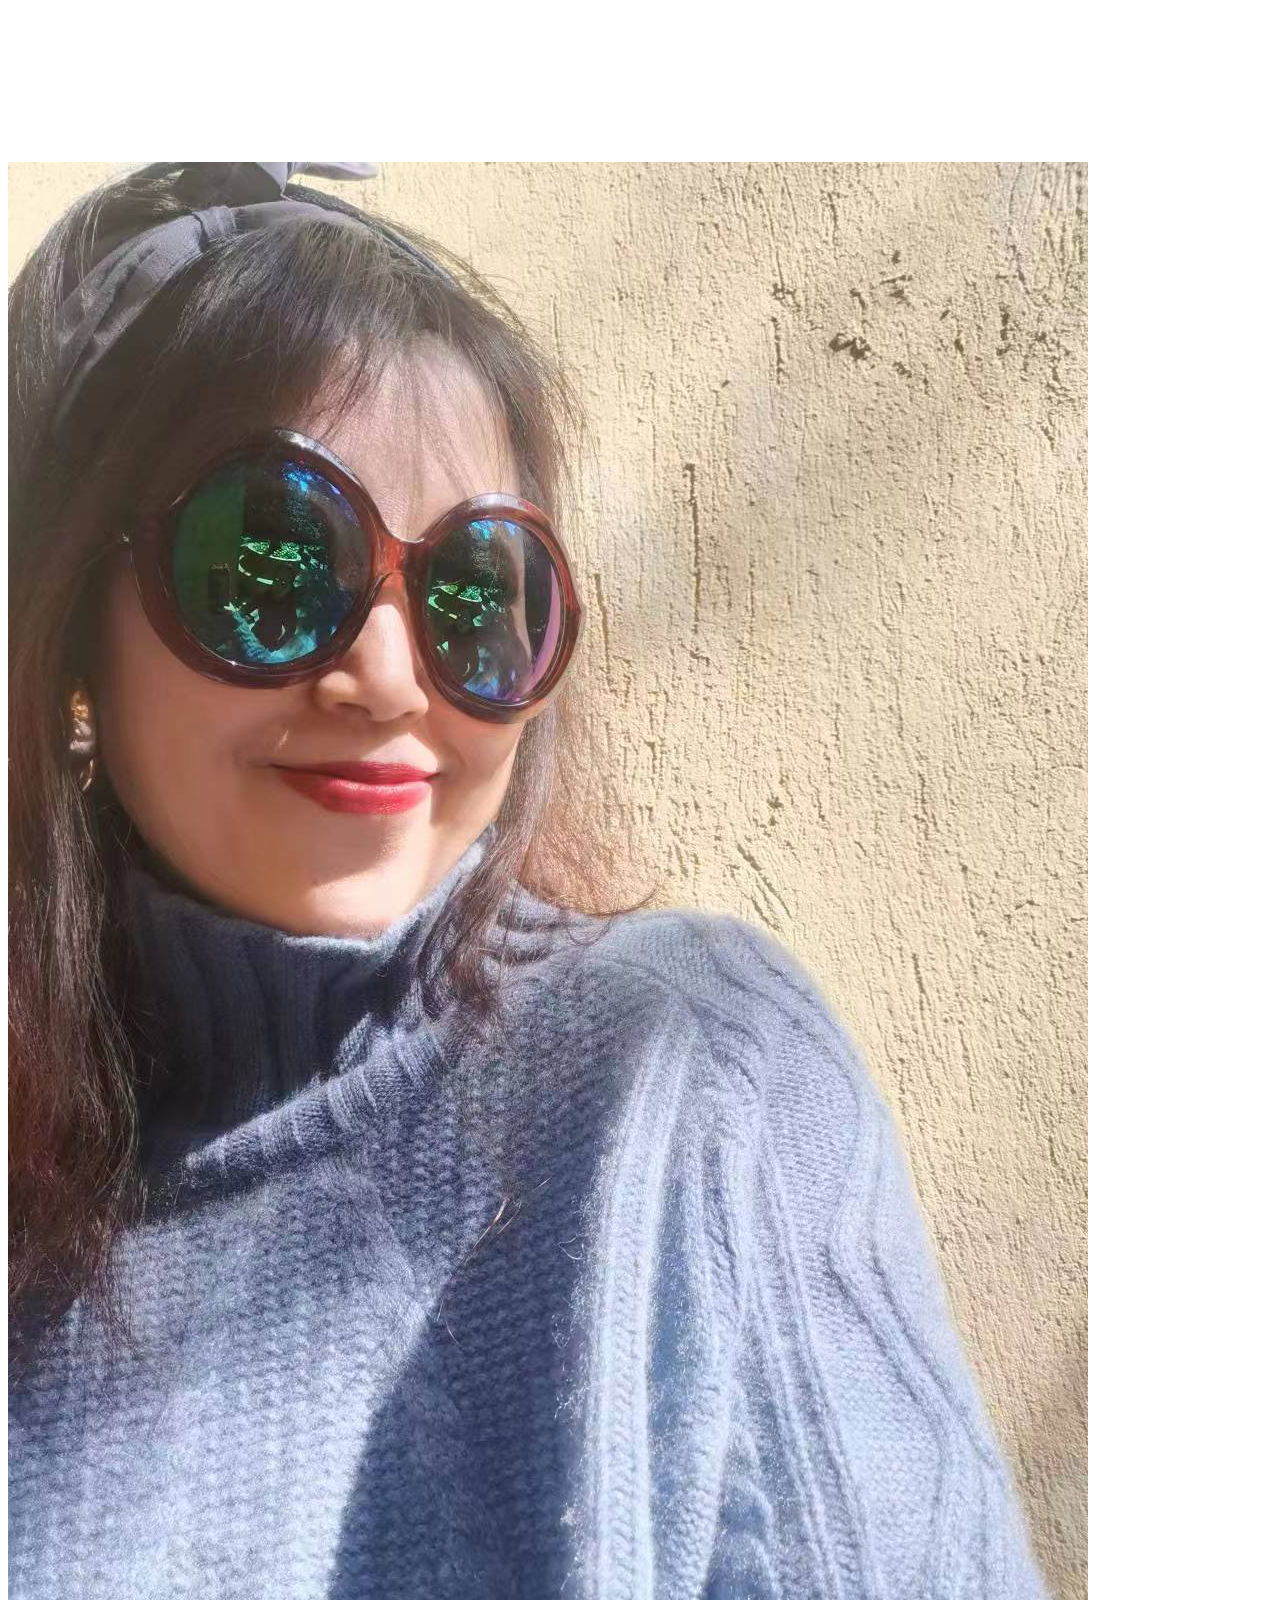
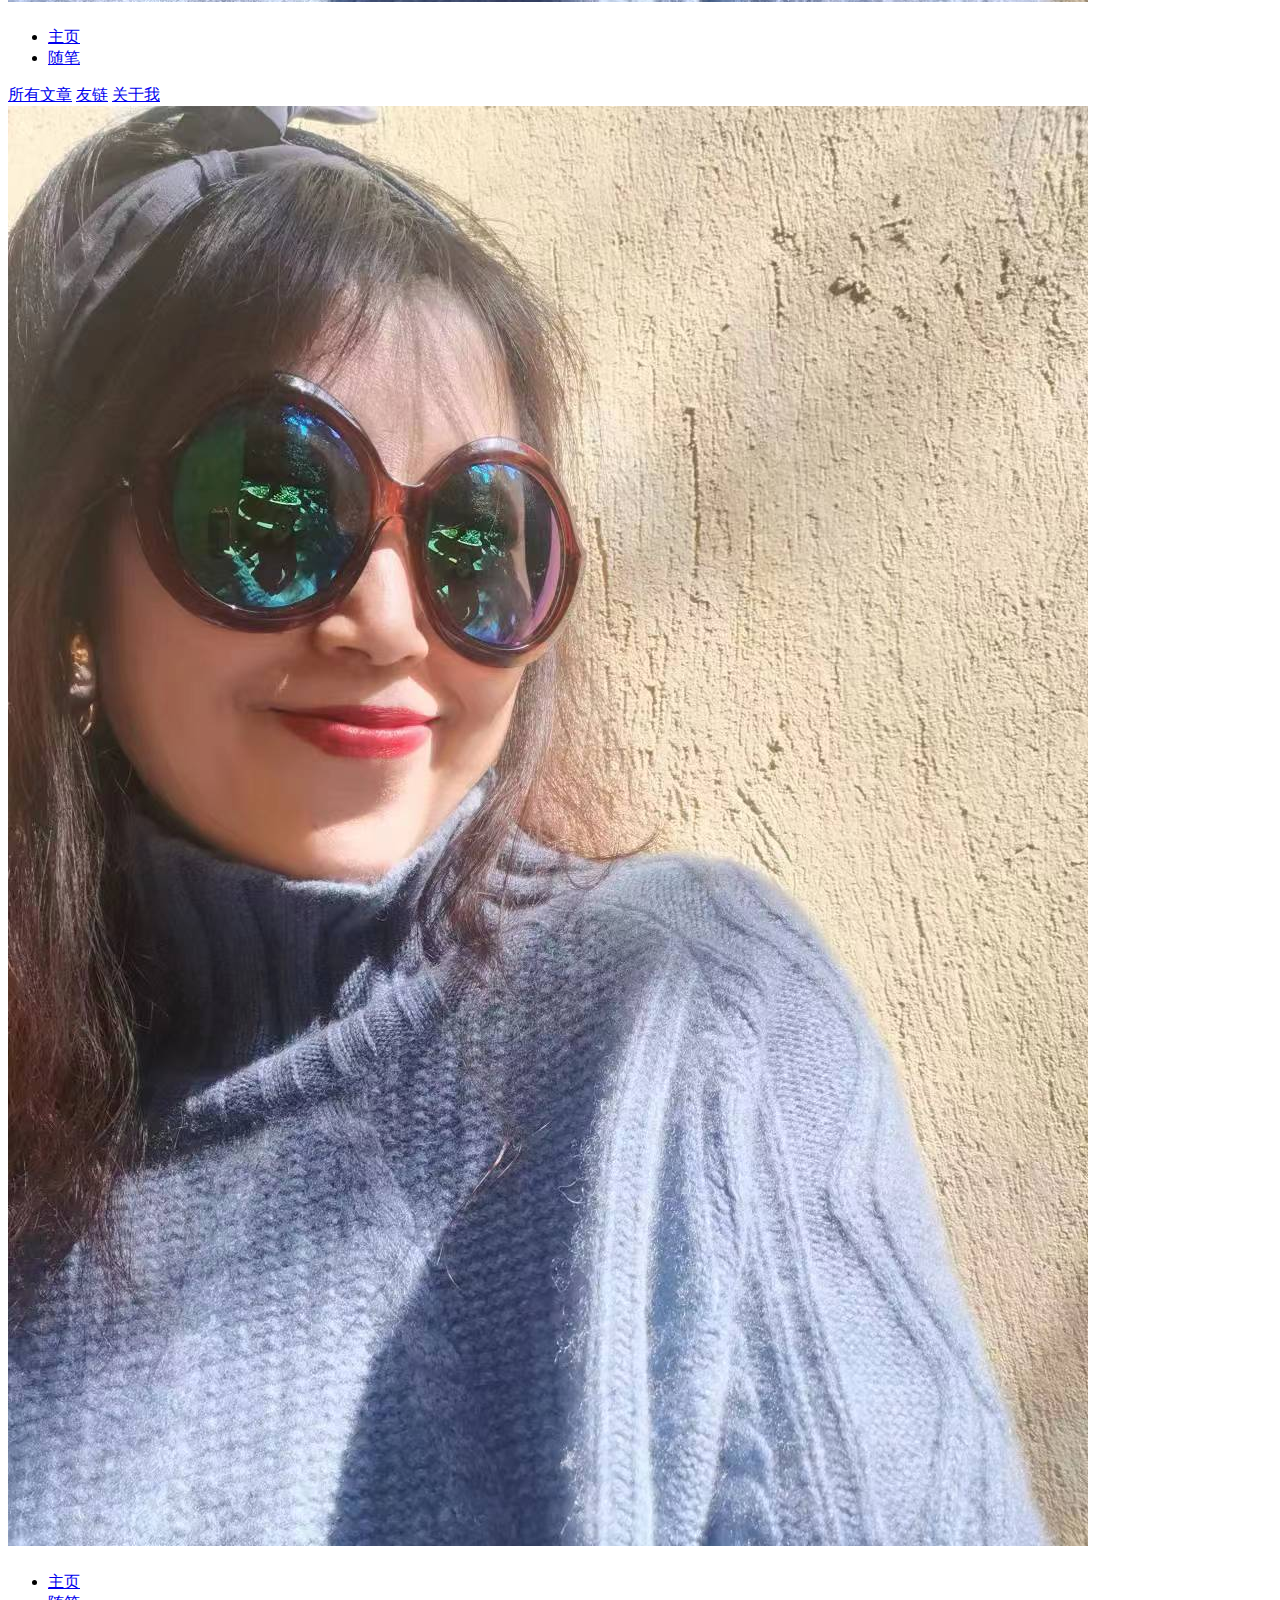
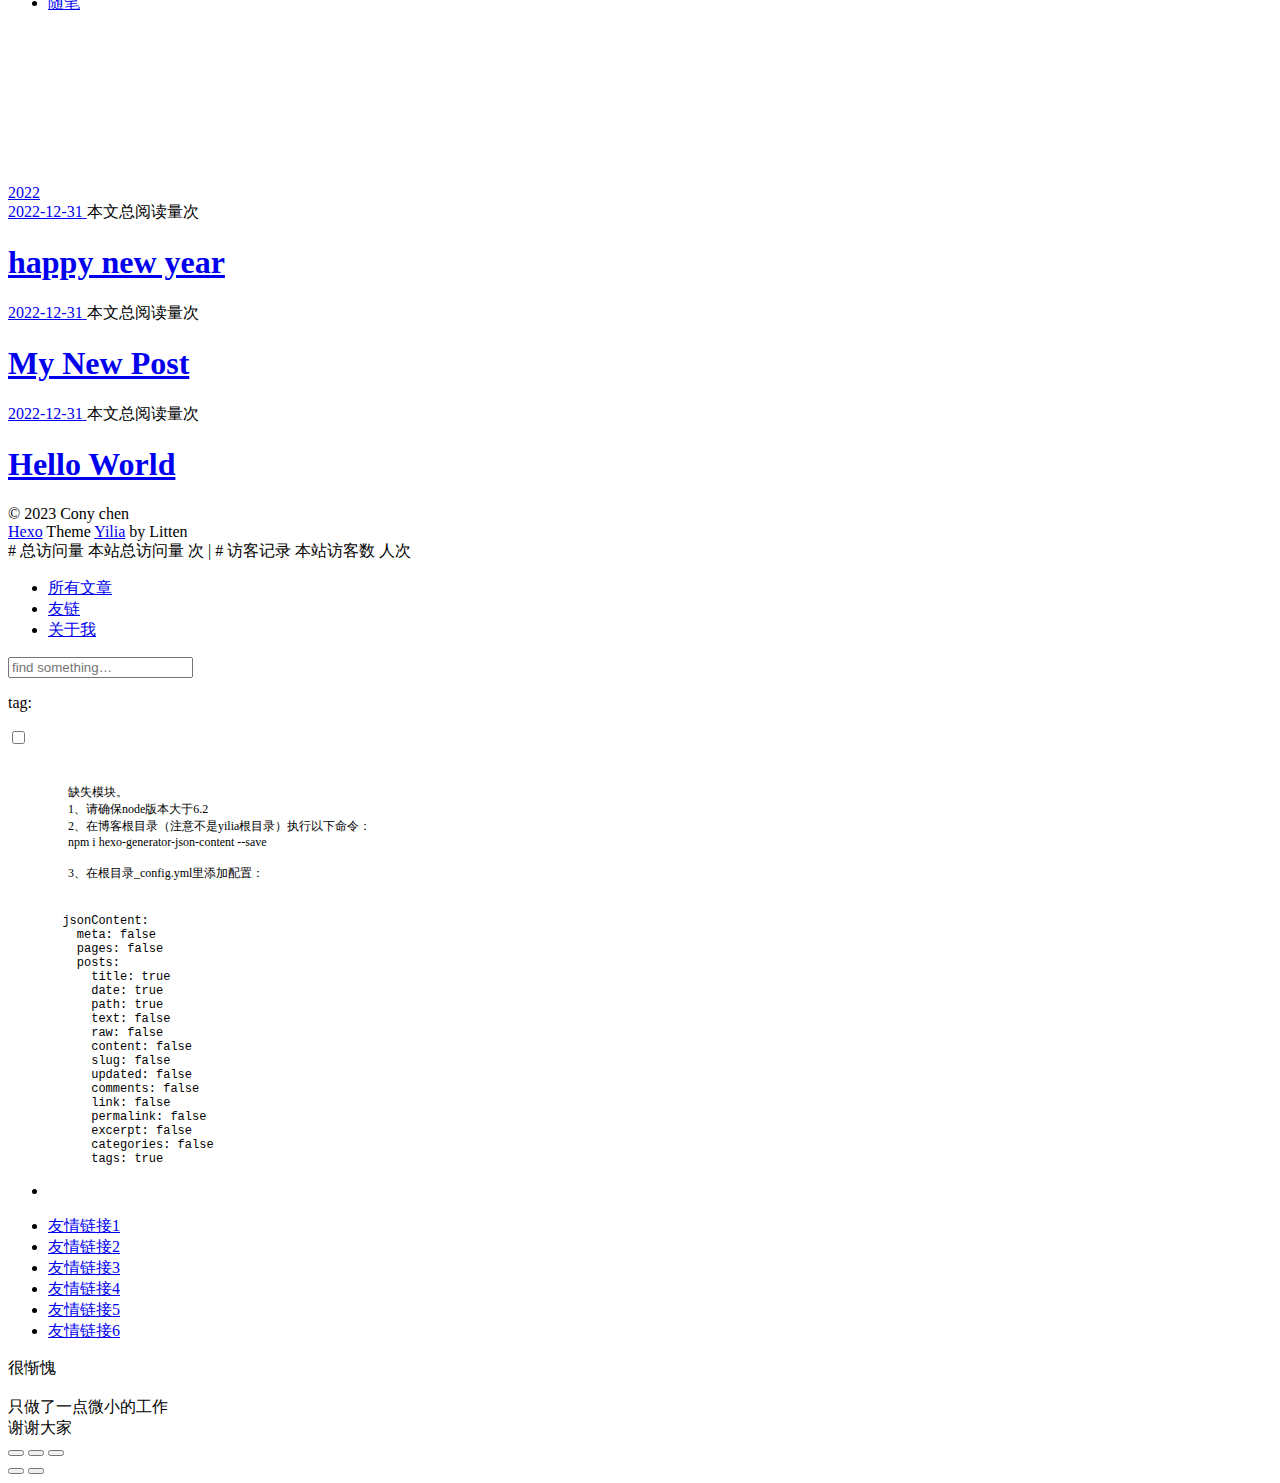
==== commit 6d98b9d1: "Site updated: 2023-01-01 21:45:19" ====
--- a/archives/index.html
+++ b/archives/index.html
@@ -15,14 +15,14 @@
 <meta property="og:site_name" content="cony 静">
 <meta property="og:description" content="你当追求独立 而不是自由">
 <meta property="og:locale" content="zh_CN">
-<meta property="article:author" content="John Doe">
+<meta property="article:author" content="Cony chen">
 <meta property="article:tag" content="independence">
 <meta name="twitter:card" content="summary">
   
     <link rel="alternative" href="/atom.xml" title="cony 静" type="application/atom+xml">
   
   
-    <link rel="icon" href="/img/favicon.ico">
+    <link rel="icon" href="/img/header.png">
   
   <link rel="stylesheet" type="text/css" href="/Clairezhaoisme/./main.0cf68a.css">
   <style type="text/css">
@@ -46,7 +46,7 @@
 <div class="intrude-less">
 	<header id="header" class="inner">
 		<a href="/" class="profilepic">
-			<img src="/img/avatar.jpg" class="js-avatar">
+			<img src="/img/head.jpg" class="js-avatar">
 		</a>
 		<hgroup>
 		  <h1 class="header-author"><a href="/"></a></h1>
@@ -56,9 +56,9 @@
 		<nav class="header-menu">
 			<ul>
 			
-				<li><a href="/Clairezhaoisme/">主页</a></li>
+				<li><a href="/Clairezhaoisme/Cony%20Chen/">主页</a></li>
 	        
-				<li><a href="/Clairezhaoisme/tags/%E9%9A%8F%E7%AC%94/">随笔</a></li>
+				<li><a href="/Clairezhaoisme/tags/%E6%88%91%E8%8C%95%E8%8C%95%E5%AD%91%E7%AB%8B%EF%BC%8C%E5%AF%82%E5%AF%82%E4%B8%80%E8%BA%AB%EF%BC%8C%E5%8F%AF%E6%98%AF%E7%A9%B6%E7%AB%9F%E5%8F%88%E6%80%8E%E4%B9%88%E6%A0%B7%E5%91%A2%EF%BC%9F%E6%88%91%E6%98%AF%E4%B8%80%E4%B8%AA%E7%88%B1%E8%BF%87%E7%94%B7%E4%BA%BA%E7%9A%84%E5%A5%B3%E4%BA%BA%EF%BC%8C%E8%BF%99%E6%98%AF%E4%B8%80%E4%B8%AA%E9%9D%9E%E5%B8%B8%E7%AE%80%E5%8D%95%E7%9A%84%E6%95%85%E4%BA%8B%EF%BC%8C%E6%B2%A1%E4%BB%80%E4%B9%88%E5%A4%A7%E6%83%8A%E5%B0%8F%E6%80%AA%E7%9A%84/">随笔</a></li>
 	        
 			</ul>
 		</nav>
@@ -104,7 +104,7 @@
 	<div class="intrude-less">
 		<header id="header" class="inner">
 			<div class="profilepic">
-				<img src="/img/avatar.jpg" class="js-avatar">
+				<img src="/img/head.jpg" class="js-avatar">
 			</div>
 			<hgroup>
 			  <h1 class="header-author js-header-author"></h1>
@@ -136,9 +136,9 @@
 				<ul style="width: 50%">
 				
 				
-					<li style="width: 50%"><a href="/Clairezhaoisme/">主页</a></li>
+					<li style="width: 50%"><a href="/Clairezhaoisme/Cony%20Chen/">主页</a></li>
 		        
-					<li style="width: 50%"><a href="/Clairezhaoisme/tags/%E9%9A%8F%E7%AC%94/">随笔</a></li>
+					<li style="width: 50%"><a href="/Clairezhaoisme/tags/%E6%88%91%E8%8C%95%E8%8C%95%E5%AD%91%E7%AB%8B%EF%BC%8C%E5%AF%82%E5%AF%82%E4%B8%80%E8%BA%AB%EF%BC%8C%E5%8F%AF%E6%98%AF%E7%A9%B6%E7%AB%9F%E5%8F%88%E6%80%8E%E4%B9%88%E6%A0%B7%E5%91%A2%EF%BC%9F%E6%88%91%E6%98%AF%E4%B8%80%E4%B8%AA%E7%88%B1%E8%BF%87%E7%94%B7%E4%BA%BA%E7%9A%84%E5%A5%B3%E4%BA%BA%EF%BC%8C%E8%BF%99%E6%98%AF%E4%B8%80%E4%B8%AA%E9%9D%9E%E5%B8%B8%E7%AE%80%E5%8D%95%E7%9A%84%E6%95%85%E4%BA%8B%EF%BC%8C%E6%B2%A1%E4%BB%80%E4%B9%88%E5%A4%A7%E6%83%8A%E5%B0%8F%E6%80%AA%E7%9A%84/">随笔</a></li>
 		        
 				</ul>
 			</nav>
@@ -268,7 +268,7 @@
   <div class="outer">
     <div id="footer-info">
     	<div class="footer-left">
-    		&copy; 2023 John Doe
+    		&copy; 2023 Cony chen
     	</div>
       	<div class="footer-right">
       		<a href="http://hexo.io/" target="_blank">Hexo</a>  Theme <a href="https://github.com/litten/hexo-theme-yilia" target="_blank">Yilia</a> by Litten
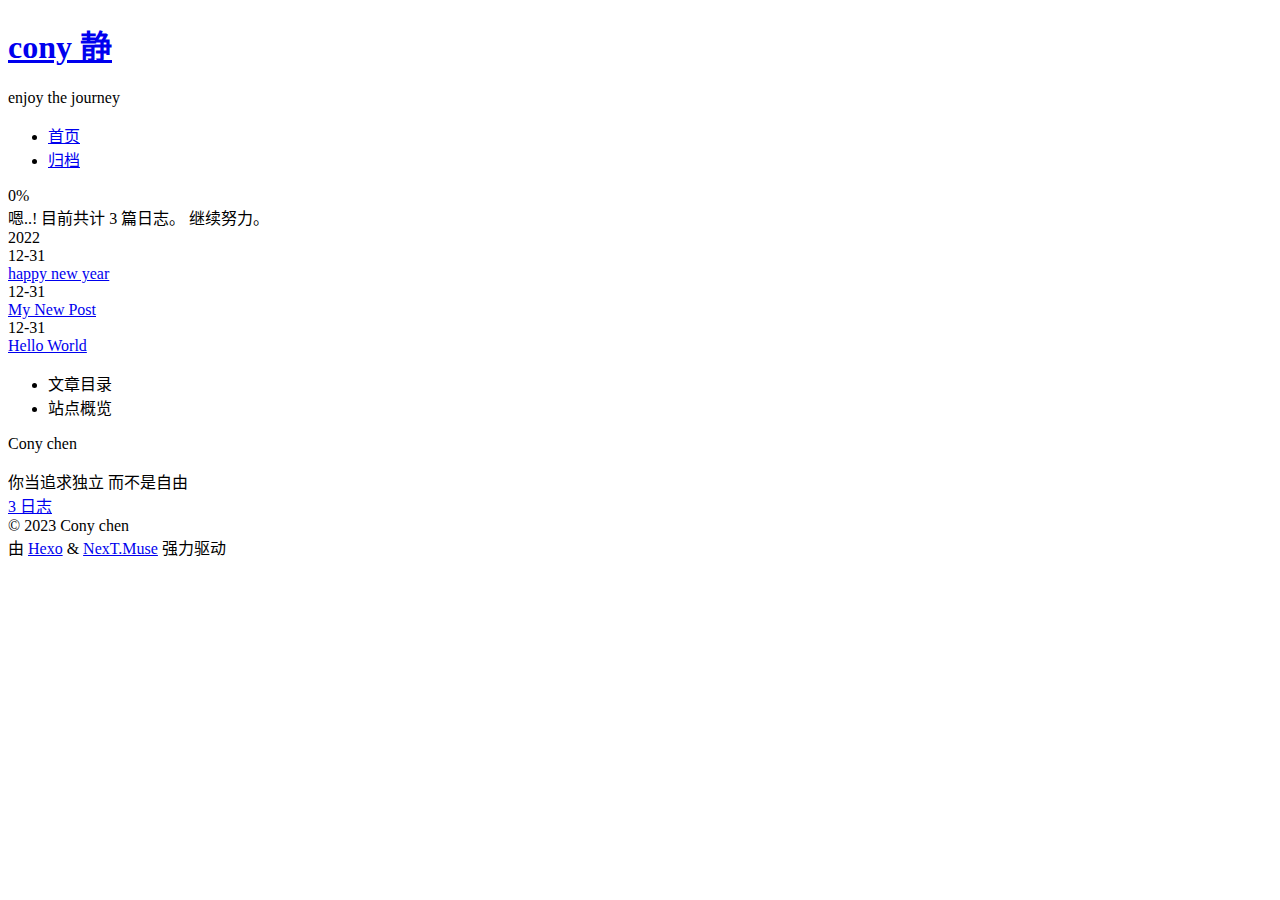
==== commit 1c9412e3: "Site updated: 2023-01-01 23:00:41" ====
--- a/archives/index.html
+++ b/archives/index.html
@@ -1,13 +1,25 @@
 <!DOCTYPE html>
-<html>
+<html lang="zh-CN">
 <head>
-  <meta charset="utf-8">
-  
-  <meta name="renderer" content="webkit">
-  <meta http-equiv="X-UA-Compatible" content="IE=edge" >
-  <link rel="dns-prefetch" href="http://Clairezhaoisme.github.io/Clairezhaoisme">
-  <title>Archives | cony 静</title>
-  <meta name="viewport" content="width=device-width, initial-scale=1, maximum-scale=1">
+  <meta charset="UTF-8">
+<meta name="viewport" content="width=device-width, initial-scale=1, maximum-scale=2">
+<meta name="theme-color" content="#222">
+<meta name="generator" content="Hexo 6.3.0">
+  <link rel="apple-touch-icon" sizes="180x180" href="/Clairezhaoisme/images/apple-touch-icon-next.png">
+  <link rel="icon" type="image/png" sizes="32x32" href="/Clairezhaoisme/images/favicon-32x32-next.png">
+  <link rel="icon" type="image/png" sizes="16x16" href="/Clairezhaoisme/images/favicon-16x16-next.png">
+  <link rel="mask-icon" href="/Clairezhaoisme/images/logo.svg" color="#222">
+
+<link rel="stylesheet" href="/Clairezhaoisme/css/main.css">
+
+
+<link rel="stylesheet" href="/Clairezhaoisme/lib/font-awesome/css/all.min.css">
+
+<script id="hexo-configurations">
+    var NexT = window.NexT || {};
+    var CONFIG = {"hostname":"clairezhaoisme.github.io","root":"/Clairezhaoisme/","scheme":"Muse","version":"7.8.0","exturl":false,"sidebar":{"position":"left","display":"post","padding":18,"offset":12,"onmobile":false},"copycode":{"enable":false,"show_result":false,"style":null},"back2top":{"enable":true,"sidebar":false,"scrollpercent":false},"bookmark":{"enable":false,"color":"#222","save":"auto"},"fancybox":false,"mediumzoom":false,"lazyload":false,"pangu":false,"comments":{"style":"tabs","active":null,"storage":true,"lazyload":false,"nav":null},"algolia":{"hits":{"per_page":10},"labels":{"input_placeholder":"Search for Posts","hits_empty":"We didn't find any results for the search: ${query}","hits_stats":"${hits} results found in ${time} ms"}},"localsearch":{"enable":false,"trigger":"auto","top_n_per_article":1,"unescape":false,"preload":false},"motion":{"enable":true,"async":false,"transition":{"post_block":"fadeIn","post_header":"slideDownIn","post_body":"slideDownIn","coll_header":"slideLeftIn","sidebar":"slideUpIn"}}};
+  </script>
+
   <meta name="description" content="你当追求独立 而不是自由">
 <meta property="og:type" content="website">
 <meta property="og:title" content="cony 静">
@@ -18,503 +30,355 @@
 <meta property="article:author" content="Cony chen">
 <meta property="article:tag" content="independence">
 <meta name="twitter:card" content="summary">
-  
-    <link rel="alternative" href="/atom.xml" title="cony 静" type="application/atom+xml">
-  
-  
-    <link rel="icon" href="/img/header.png">
-  
-  <link rel="stylesheet" type="text/css" href="/Clairezhaoisme/./main.0cf68a.css">
-  <style type="text/css">
-  
-    #container.show {
-      background: linear-gradient(200deg,#a0cfe4,#e8c37e);
+
+<link rel="canonical" href="http://clairezhaoisme.github.io/Clairezhaoisme/archives/">
+
+
+<script id="page-configurations">
+  // https://hexo.io/docs/variables.html
+  CONFIG.page = {
+    sidebar: "",
+    isHome : false,
+    isPost : false,
+    lang   : 'zh-CN'
+  };
+</script>
+
+  <title>归档 | cony 静</title>
+  
+
+
+
+
+
+
+  <noscript>
+  <style>
+  .use-motion .brand,
+  .use-motion .menu-item,
+  .sidebar-inner,
+  .use-motion .post-block,
+  .use-motion .pagination,
+  .use-motion .comments,
+  .use-motion .post-header,
+  .use-motion .post-body,
+  .use-motion .collection-header { opacity: initial; }
+
+  .use-motion .site-title,
+  .use-motion .site-subtitle {
+    opacity: initial;
+    top: initial;
+  }
+
+  .use-motion .logo-line-before i { left: initial; }
+  .use-motion .logo-line-after i { right: initial; }
+  </style>
+</noscript>
+
+</head>
+
+<body itemscope itemtype="http://schema.org/WebPage">
+  <div class="container use-motion">
+    <div class="headband"></div>
+
+    <header class="header" itemscope itemtype="http://schema.org/WPHeader">
+      <div class="header-inner"><div class="site-brand-container">
+  <div class="site-nav-toggle">
+    <div class="toggle" aria-label="切换导航栏">
+      <span class="toggle-line toggle-line-first"></span>
+      <span class="toggle-line toggle-line-middle"></span>
+      <span class="toggle-line toggle-line-last"></span>
+    </div>
+  </div>
+
+  <div class="site-meta">
+
+    <a href="/Clairezhaoisme/" class="brand" rel="start">
+      <span class="logo-line-before"><i></i></span>
+      <h1 class="site-title">cony 静</h1>
+      <span class="logo-line-after"><i></i></span>
+    </a>
+      <p class="site-subtitle" itemprop="description">enjoy the journey</p>
+  </div>
+
+  <div class="site-nav-right">
+    <div class="toggle popup-trigger">
+    </div>
+  </div>
+</div>
+
+
+
+
+<nav class="site-nav">
+  <ul id="menu" class="main-menu menu">
+        <li class="menu-item menu-item-home">
+
+    <a href="/Clairezhaoisme/" rel="section"><i class="fa fa-home fa-fw"></i>首页</a>
+
+  </li>
+        <li class="menu-item menu-item-archives">
+
+    <a href="/Clairezhaoisme/archives/" rel="section"><i class="fa fa-archive fa-fw"></i>归档</a>
+
+  </li>
+  </ul>
+</nav>
+
+
+
+
+</div>
+    </header>
+
+    
+  <div class="back-to-top">
+    <i class="fa fa-arrow-up"></i>
+    <span>0%</span>
+  </div>
+
+
+    <main class="main">
+      <div class="main-inner">
+        <div class="content-wrap">
+          
+
+          <div class="content archive">
+            
+
+  
+  
+  
+  <div class="post-block">
+    <div class="posts-collapse">
+      <div class="collection-title">
+        <span class="collection-header">嗯..! 目前共计 3 篇日志。 继续努力。</span>
+      </div>
+
+      
+    <div class="collection-year">
+      <span class="collection-header">2022</span>
+    </div>
+
+  <article itemscope itemtype="http://schema.org/Article">
+    <header class="post-header">
+
+      <div class="post-meta">
+        <time itemprop="dateCreated"
+              datetime="2022-12-31T18:54:46+08:00"
+              content="2022-12-31">
+          12-31
+        </time>
+      </div>
+
+      <div class="post-title">
+          <a class="post-title-link" href="/Clairezhaoisme/2022/12/31/happy-new-year/" itemprop="url">
+            <span itemprop="name">happy new year</span>
+          </a>
+      </div>
+
+    </header>
+  </article>
+
+  <article itemscope itemtype="http://schema.org/Article">
+    <header class="post-header">
+
+      <div class="post-meta">
+        <time itemprop="dateCreated"
+              datetime="2022-12-31T18:54:04+08:00"
+              content="2022-12-31">
+          12-31
+        </time>
+      </div>
+
+      <div class="post-title">
+          <a class="post-title-link" href="/Clairezhaoisme/2022/12/31/My-New-Post/" itemprop="url">
+            <span itemprop="name">My New Post</span>
+          </a>
+      </div>
+
+    </header>
+  </article>
+
+  <article itemscope itemtype="http://schema.org/Article">
+    <header class="post-header">
+
+      <div class="post-meta">
+        <time itemprop="dateCreated"
+              datetime="2022-12-31T15:26:32+08:00"
+              content="2022-12-31">
+          12-31
+        </time>
+      </div>
+
+      <div class="post-title">
+          <a class="post-title-link" href="/Clairezhaoisme/2022/12/31/hello-world/" itemprop="url">
+            <span itemprop="name">Hello World</span>
+          </a>
+      </div>
+
+    </header>
+  </article>
+
+
+    </div>
+  </div>
+  
+  
+  
+
+  
+
+
+
+          </div>
+          
+
+<script>
+  window.addEventListener('tabs:register', () => {
+    let { activeClass } = CONFIG.comments;
+    if (CONFIG.comments.storage) {
+      activeClass = localStorage.getItem('comments_active') || activeClass;
     }
-  </style>
-  
-
-  
-
-<meta name="generator" content="Hexo 6.3.0"></head>
-
-<body>
-  <div id="container" q-class="show:isCtnShow">
-    <canvas id="anm-canvas" class="anm-canvas"></canvas>
-    <div class="left-col" q-class="show:isShow">
-      
-<div class="overlay" style="background: #4d4d4d"></div>
-<div class="intrude-less">
-	<header id="header" class="inner">
-		<a href="/" class="profilepic">
-			<img src="/img/head.jpg" class="js-avatar">
-		</a>
-		<hgroup>
-		  <h1 class="header-author"><a href="/"></a></h1>
-		</hgroup>
-		
-
-		<nav class="header-menu">
-			<ul>
-			
-				<li><a href="/Clairezhaoisme/Cony%20Chen/">主页</a></li>
-	        
-				<li><a href="/Clairezhaoisme/tags/%E6%88%91%E8%8C%95%E8%8C%95%E5%AD%91%E7%AB%8B%EF%BC%8C%E5%AF%82%E5%AF%82%E4%B8%80%E8%BA%AB%EF%BC%8C%E5%8F%AF%E6%98%AF%E7%A9%B6%E7%AB%9F%E5%8F%88%E6%80%8E%E4%B9%88%E6%A0%B7%E5%91%A2%EF%BC%9F%E6%88%91%E6%98%AF%E4%B8%80%E4%B8%AA%E7%88%B1%E8%BF%87%E7%94%B7%E4%BA%BA%E7%9A%84%E5%A5%B3%E4%BA%BA%EF%BC%8C%E8%BF%99%E6%98%AF%E4%B8%80%E4%B8%AA%E9%9D%9E%E5%B8%B8%E7%AE%80%E5%8D%95%E7%9A%84%E6%95%85%E4%BA%8B%EF%BC%8C%E6%B2%A1%E4%BB%80%E4%B9%88%E5%A4%A7%E6%83%8A%E5%B0%8F%E6%80%AA%E7%9A%84/">随笔</a></li>
-	        
-			</ul>
-		</nav>
-		<nav class="header-smart-menu">
-    		
-    			
-    			<a q-on="click: openSlider(e, 'innerArchive')" href="javascript:void(0)">所有文章</a>
-    			
-            
-    			
-    			<a q-on="click: openSlider(e, 'friends')" href="javascript:void(0)">友链</a>
-    			
-            
-    			
-    			<a q-on="click: openSlider(e, 'aboutme')" href="javascript:void(0)">关于我</a>
-    			
-            
-		</nav>
-		<nav class="header-nav">
-			<div class="social">
-				
-					<a class="github" target="_blank" href="#" title="github"><i class="icon-github"></i></a>
-		        
-					<a class="weibo" target="_blank" href="#" title="weibo"><i class="icon-weibo"></i></a>
-		        
-					<a class="rss" target="_blank" href="#" title="rss"><i class="icon-rss"></i></a>
-		        
-					<a class="zhihu" target="_blank" href="#" title="zhihu"><i class="icon-zhihu"></i></a>
-		        
-			</div>
-		</nav>
-	</header>		
-</div>
-
-    </div>
-    <div class="mid-col" q-class="show:isShow,hide:isShow|isFalse">
-      
-<nav id="mobile-nav">
-  	<div class="overlay js-overlay" style="background: #4d4d4d"></div>
-	<div class="btnctn js-mobile-btnctn">
-  		<div class="slider-trigger list" q-on="click: openSlider(e)"><i class="icon icon-sort"></i></div>
-	</div>
-	<div class="intrude-less">
-		<header id="header" class="inner">
-			<div class="profilepic">
-				<img src="/img/head.jpg" class="js-avatar">
-			</div>
-			<hgroup>
-			  <h1 class="header-author js-header-author"></h1>
-			</hgroup>
-			
-			
-			
-				
-			
-				
-			
-			
-			
-			<nav class="header-nav">
-				<div class="social">
-					
-						<a class="github" target="_blank" href="#" title="github"><i class="icon-github"></i></a>
-			        
-						<a class="weibo" target="_blank" href="#" title="weibo"><i class="icon-weibo"></i></a>
-			        
-						<a class="rss" target="_blank" href="#" title="rss"><i class="icon-rss"></i></a>
-			        
-						<a class="zhihu" target="_blank" href="#" title="zhihu"><i class="icon-zhihu"></i></a>
-			        
-				</div>
-			</nav>
-
-			<nav class="header-menu js-header-menu">
-				<ul style="width: 50%">
-				
-				
-					<li style="width: 50%"><a href="/Clairezhaoisme/Cony%20Chen/">主页</a></li>
-		        
-					<li style="width: 50%"><a href="/Clairezhaoisme/tags/%E6%88%91%E8%8C%95%E8%8C%95%E5%AD%91%E7%AB%8B%EF%BC%8C%E5%AF%82%E5%AF%82%E4%B8%80%E8%BA%AB%EF%BC%8C%E5%8F%AF%E6%98%AF%E7%A9%B6%E7%AB%9F%E5%8F%88%E6%80%8E%E4%B9%88%E6%A0%B7%E5%91%A2%EF%BC%9F%E6%88%91%E6%98%AF%E4%B8%80%E4%B8%AA%E7%88%B1%E8%BF%87%E7%94%B7%E4%BA%BA%E7%9A%84%E5%A5%B3%E4%BA%BA%EF%BC%8C%E8%BF%99%E6%98%AF%E4%B8%80%E4%B8%AA%E9%9D%9E%E5%B8%B8%E7%AE%80%E5%8D%95%E7%9A%84%E6%95%85%E4%BA%8B%EF%BC%8C%E6%B2%A1%E4%BB%80%E4%B9%88%E5%A4%A7%E6%83%8A%E5%B0%8F%E6%80%AA%E7%9A%84/">随笔</a></li>
-		        
-				</ul>
-			</nav>
-		</header>				
-	</div>
-	<div class="mobile-mask" style="display:none" q-show="isShow"></div>
-</nav>
-
-      <div id="wrapper" class="body-wrap">
-        <div class="menu-l">
-          <div class="canvas-wrap">
-            <canvas data-colors="#eaeaea" data-sectionHeight="100" data-contentId="js-content" id="myCanvas1" class="anm-canvas"></canvas>
-          </div>
-          <div id="js-content" class="content-ll">
-            
-  
-  
-    
-    
-      
-      
-      <section class="archives-wrap">
-        <div class="archive-year-wrap">
-          <a href="/Clairezhaoisme/archives/2022" class="archive-year">2022</a>
+    if (activeClass) {
+      let activeTab = document.querySelector(`a[href="#comment-${activeClass}"]`);
+      if (activeTab) {
+        activeTab.click();
+      }
+    }
+  });
+  if (CONFIG.comments.storage) {
+    window.addEventListener('tabs:click', event => {
+      if (!event.target.matches('.tabs-comment .tab-content .tab-pane')) return;
+      let commentClass = event.target.classList[1];
+      localStorage.setItem('comments_active', commentClass);
+    });
+  }
+</script>
+
         </div>
-        <div class="archives">
-    
-    <article class="archive-article archive-type-post">
-  <div class="archive-article-inner">
-    <header class="archive-article-header">
-      	<div class="article-meta">
-	      	<a href="/Clairezhaoisme/2022/12/31/happy-new-year/" class="archive-article-date">
-  	<time datetime="2022-12-31T10:54:46.000Z" itemprop="datePublished"><i class="icon-calendar icon"></i>2022-12-31</time>
-</a>
-
-<span id="busuanzi_container_page_pv">  本文总阅读量<span id="busuanzi_value_page_pv"></span>次</span>
-
-        </div>
-    	 
-  
-    <h1 itemprop="name">
-      <a class="archive-article-title" href="/Clairezhaoisme/2022/12/31/happy-new-year/">happy new year</a>
-    </h1>
-  
-
-        <div class="article-info info-on-right">
           
-          
-
-        </div>
-        <div class="clearfix"></div>
-    </header>
-  </div>
-</article>
-  
-    
-    
-    <article class="archive-article archive-type-post">
-  <div class="archive-article-inner">
-    <header class="archive-article-header">
-      	<div class="article-meta">
-	      	<a href="/Clairezhaoisme/2022/12/31/My-New-Post/" class="archive-article-date">
-  	<time datetime="2022-12-31T10:54:04.000Z" itemprop="datePublished"><i class="icon-calendar icon"></i>2022-12-31</time>
-</a>
-
-<span id="busuanzi_container_page_pv">  本文总阅读量<span id="busuanzi_value_page_pv"></span>次</span>
-
-        </div>
-    	 
-  
-    <h1 itemprop="name">
-      <a class="archive-article-title" href="/Clairezhaoisme/2022/12/31/My-New-Post/">My New Post</a>
-    </h1>
-  
-
-        <div class="article-info info-on-right">
-          
-          
-
-        </div>
-        <div class="clearfix"></div>
-    </header>
-  </div>
-</article>
-  
-    
-    
-    <article class="archive-article archive-type-post">
-  <div class="archive-article-inner">
-    <header class="archive-article-header">
-      	<div class="article-meta">
-	      	<a href="/Clairezhaoisme/2022/12/31/hello-world/" class="archive-article-date">
-  	<time datetime="2022-12-31T07:26:32.364Z" itemprop="datePublished"><i class="icon-calendar icon"></i>2022-12-31</time>
-</a>
-
-<span id="busuanzi_container_page_pv">  本文总阅读量<span id="busuanzi_value_page_pv"></span>次</span>
-
-        </div>
-    	 
-  
-    <h1 itemprop="name">
-      <a class="archive-article-title" href="/Clairezhaoisme/2022/12/31/hello-world/">Hello World</a>
-    </h1>
-  
-
-        <div class="article-info info-on-right">
-          
-          
-
-        </div>
-        <div class="clearfix"></div>
-    </header>
-  </div>
-</article>
-  
-  
-    </div></section>
-  
-
-    
-
-
-          </div>
-        </div>
-      </div>
-      <footer id="footer">
-  <div class="outer">
-    <div id="footer-info">
-    	<div class="footer-left">
-    		&copy; 2023 Cony chen
-    	</div>
-      	<div class="footer-right">
-      		<a href="http://hexo.io/" target="_blank">Hexo</a>  Theme <a href="https://github.com/litten/hexo-theme-yilia" target="_blank">Yilia</a> by Litten
-      	</div>
-    </div>
-  </div>
-</footer>
-
-# 总访问量
-<span id="busuanzi_container_site_pv">    
-    本站总访问量
-    <span id="busuanzi_value_site_pv"></span>次</span> |
-
-# 访客记录
-<span id="busuanzi_container_site_uv">  
-    本站访客数
-    <span id="busuanzi_value_site_uv"></span>人次</span>
-
-    </div>
-    <script>
-	var yiliaConfig = {
-		mathjax: false,
-		isHome: false,
-		isPost: false,
-		isArchive: true,
-		isTag: false,
-		isCategory: false,
-		open_in_new: false,
-		toc_hide_index: true,
-		root: "/Clairezhaoisme/",
-		innerArchive: true,
-		showTags: false
-	}
-</script>
-
-<script>!function(t){function n(e){if(r[e])return r[e].exports;var i=r[e]={exports:{},id:e,loaded:!1};return t[e].call(i.exports,i,i.exports,n),i.loaded=!0,i.exports}var r={};n.m=t,n.c=r,n.p="./",n(0)}([function(t,n,r){r(195),t.exports=r(191)},function(t,n,r){var e=r(3),i=r(52),o=r(27),u=r(28),c=r(53),f="prototype",a=function(t,n,r){var s,l,h,v,p=t&a.F,d=t&a.G,y=t&a.S,g=t&a.P,b=t&a.B,m=d?e:y?e[n]||(e[n]={}):(e[n]||{})[f],x=d?i:i[n]||(i[n]={}),w=x[f]||(x[f]={});d&&(r=n);for(s in r)l=!p&&m&&void 0!==m[s],h=(l?m:r)[s],v=b&&l?c(h,e):g&&"function"==typeof h?c(Function.call,h):h,m&&u(m,s,h,t&a.U),x[s]!=h&&o(x,s,v),g&&w[s]!=h&&(w[s]=h)};e.core=i,a.F=1,a.G=2,a.S=4,a.P=8,a.B=16,a.W=32,a.U=64,a.R=128,t.exports=a},function(t,n,r){var e=r(6);t.exports=function(t){if(!e(t))throw TypeError(t+" is not an object!");return t}},function(t,n){var r=t.exports="undefined"!=typeof window&&window.Math==Math?window:"undefined"!=typeof self&&self.Math==Math?self:Function("return this")();"number"==typeof __g&&(__g=r)},function(t,n){t.exports=function(t){try{return!!t()}catch(t){return!0}}},function(t,n){var r=t.exports="undefined"!=typeof window&&window.Math==Math?window:"undefined"!=typeof self&&self.Math==Math?self:Function("return this")();"number"==typeof __g&&(__g=r)},function(t,n){t.exports=function(t){return"object"==typeof t?null!==t:"function"==typeof t}},function(t,n,r){var e=r(126)("wks"),i=r(76),o=r(3).Symbol,u="function"==typeof o;(t.exports=function(t){return e[t]||(e[t]=u&&o[t]||(u?o:i)("Symbol."+t))}).store=e},function(t,n){var r={}.hasOwnProperty;t.exports=function(t,n){return r.call(t,n)}},function(t,n,r){var e=r(94),i=r(33);t.exports=function(t){return e(i(t))}},function(t,n,r){t.exports=!r(4)(function(){return 7!=Object.defineProperty({},"a",{get:function(){return 7}}).a})},function(t,n,r){var e=r(2),i=r(167),o=r(50),u=Object.defineProperty;n.f=r(10)?Object.defineProperty:function(t,n,r){if(e(t),n=o(n,!0),e(r),i)try{return u(t,n,r)}catch(t){}if("get"in r||"set"in r)throw TypeError("Accessors not supported!");return"value"in r&&(t[n]=r.value),t}},function(t,n,r){t.exports=!r(18)(function(){return 7!=Object.defineProperty({},"a",{get:function(){return 7}}).a})},function(t,n,r){var e=r(14),i=r(22);t.exports=r(12)?function(t,n,r){return e.f(t,n,i(1,r))}:function(t,n,r){return t[n]=r,t}},function(t,n,r){var e=r(20),i=r(58),o=r(42),u=Object.defineProperty;n.f=r(12)?Object.defineProperty:function(t,n,r){if(e(t),n=o(n,!0),e(r),i)try{return u(t,n,r)}catch(t){}if("get"in r||"set"in r)throw TypeError("Accessors not supported!");return"value"in r&&(t[n]=r.value),t}},function(t,n,r){var e=r(40)("wks"),i=r(23),o=r(5).Symbol,u="function"==typeof o;(t.exports=function(t){return e[t]||(e[t]=u&&o[t]||(u?o:i)("Symbol."+t))}).store=e},function(t,n,r){var e=r(67),i=Math.min;t.exports=function(t){return t>0?i(e(t),9007199254740991):0}},function(t,n,r){var e=r(46);t.exports=function(t){return Object(e(t))}},function(t,n){t.exports=function(t){try{return!!t()}catch(t){return!0}}},function(t,n,r){var e=r(63),i=r(34);t.exports=Object.keys||function(t){return e(t,i)}},function(t,n,r){var e=r(21);t.exports=function(t){if(!e(t))throw TypeError(t+" is not an object!");return t}},function(t,n){t.exports=function(t){return"object"==typeof t?null!==t:"function"==typeof t}},function(t,n){t.exports=function(t,n){return{enumerable:!(1&t),configurable:!(2&t),writable:!(4&t),value:n}}},function(t,n){var r=0,e=Math.random();t.exports=function(t){return"Symbol(".concat(void 0===t?"":t,")_",(++r+e).toString(36))}},function(t,n){var r={}.hasOwnProperty;t.exports=function(t,n){return r.call(t,n)}},function(t,n){var r=t.exports={version:"2.4.0"};"number"==typeof __e&&(__e=r)},function(t,n){t.exports=function(t){if("function"!=typeof t)throw TypeError(t+" is not a function!");return t}},function(t,n,r){var e=r(11),i=r(66);t.exports=r(10)?function(t,n,r){return e.f(t,n,i(1,r))}:function(t,n,r){return t[n]=r,t}},function(t,n,r){var e=r(3),i=r(27),o=r(24),u=r(76)("src"),c="toString",f=Function[c],a=(""+f).split(c);r(52).inspectSource=function(t){return f.call(t)},(t.exports=function(t,n,r,c){var f="function"==typeof r;f&&(o(r,"name")||i(r,"name",n)),t[n]!==r&&(f&&(o(r,u)||i(r,u,t[n]?""+t[n]:a.join(String(n)))),t===e?t[n]=r:c?t[n]?t[n]=r:i(t,n,r):(delete t[n],i(t,n,r)))})(Function.prototype,c,function(){return"function"==typeof this&&this[u]||f.call(this)})},function(t,n,r){var e=r(1),i=r(4),o=r(46),u=function(t,n,r,e){var i=String(o(t)),u="<"+n;return""!==r&&(u+=" "+r+'="'+String(e).replace(/"/g,"&quot;")+'"'),u+">"+i+"</"+n+">"};t.exports=function(t,n){var r={};r[t]=n(u),e(e.P+e.F*i(function(){var n=""[t]('"');return n!==n.toLowerCase()||n.split('"').length>3}),"String",r)}},function(t,n,r){var e=r(115),i=r(46);t.exports=function(t){return e(i(t))}},function(t,n,r){var e=r(116),i=r(66),o=r(30),u=r(50),c=r(24),f=r(167),a=Object.getOwnPropertyDescriptor;n.f=r(10)?a:function(t,n){if(t=o(t),n=u(n,!0),f)try{return a(t,n)}catch(t){}if(c(t,n))return i(!e.f.call(t,n),t[n])}},function(t,n,r){var e=r(24),i=r(17),o=r(145)("IE_PROTO"),u=Object.prototype;t.exports=Object.getPrototypeOf||function(t){return t=i(t),e(t,o)?t[o]:"function"==typeof t.constructor&&t instanceof t.constructor?t.constructor.prototype:t instanceof Object?u:null}},function(t,n){t.exports=function(t){if(void 0==t)throw TypeError("Can't call method on  "+t);return t}},function(t,n){t.exports="constructor,hasOwnProperty,isPrototypeOf,propertyIsEnumerable,toLocaleString,toString,valueOf".split(",")},function(t,n){t.exports={}},function(t,n){t.exports=!0},function(t,n){n.f={}.propertyIsEnumerable},function(t,n,r){var e=r(14).f,i=r(8),o=r(15)("toStringTag");t.exports=function(t,n,r){t&&!i(t=r?t:t.prototype,o)&&e(t,o,{configurable:!0,value:n})}},function(t,n,r){var e=r(40)("keys"),i=r(23);t.exports=function(t){return e[t]||(e[t]=i(t))}},function(t,n,r){var e=r(5),i="__core-js_shared__",o=e[i]||(e[i]={});t.exports=function(t){return o[t]||(o[t]={})}},function(t,n){var r=Math.ceil,e=Math.floor;t.exports=function(t){return isNaN(t=+t)?0:(t>0?e:r)(t)}},function(t,n,r){var e=r(21);t.exports=function(t,n){if(!e(t))return t;var r,i;if(n&&"function"==typeof(r=t.toString)&&!e(i=r.call(t)))return i;if("function"==typeof(r=t.valueOf)&&!e(i=r.call(t)))return i;if(!n&&"function"==typeof(r=t.toString)&&!e(i=r.call(t)))return i;throw TypeError("Can't convert object to primitive value")}},function(t,n,r){var e=r(5),i=r(25),o=r(36),u=r(44),c=r(14).f;t.exports=function(t){var n=i.Symbol||(i.Symbol=o?{}:e.Symbol||{});"_"==t.charAt(0)||t in n||c(n,t,{value:u.f(t)})}},function(t,n,r){n.f=r(15)},function(t,n){var r={}.toString;t.exports=function(t){return r.call(t).slice(8,-1)}},function(t,n){t.exports=function(t){if(void 0==t)throw TypeError("Can't call method on  "+t);return t}},function(t,n,r){var e=r(4);t.exports=function(t,n){return!!t&&e(function(){n?t.call(null,function(){},1):t.call(null)})}},function(t,n,r){var e=r(53),i=r(115),o=r(17),u=r(16),c=r(203);t.exports=function(t,n){var r=1==t,f=2==t,a=3==t,s=4==t,l=6==t,h=5==t||l,v=n||c;return function(n,c,p){for(var d,y,g=o(n),b=i(g),m=e(c,p,3),x=u(b.length),w=0,S=r?v(n,x):f?v(n,0):void 0;x>w;w++)if((h||w in b)&&(d=b[w],y=m(d,w,g),t))if(r)S[w]=y;else if(y)switch(t){case 3:return!0;case 5:return d;case 6:return w;case 2:S.push(d)}else if(s)return!1;return l?-1:a||s?s:S}}},function(t,n,r){var e=r(1),i=r(52),o=r(4);t.exports=function(t,n){var r=(i.Object||{})[t]||Object[t],u={};u[t]=n(r),e(e.S+e.F*o(function(){r(1)}),"Object",u)}},function(t,n,r){var e=r(6);t.exports=function(t,n){if(!e(t))return t;var r,i;if(n&&"function"==typeof(r=t.toString)&&!e(i=r.call(t)))return i;if("function"==typeof(r=t.valueOf)&&!e(i=r.call(t)))return i;if(!n&&"function"==typeof(r=t.toString)&&!e(i=r.call(t)))return i;throw TypeError("Can't convert object to primitive value")}},function(t,n,r){var e=r(5),i=r(25),o=r(91),u=r(13),c="prototype",f=function(t,n,r){var a,s,l,h=t&f.F,v=t&f.G,p=t&f.S,d=t&f.P,y=t&f.B,g=t&f.W,b=v?i:i[n]||(i[n]={}),m=b[c],x=v?e:p?e[n]:(e[n]||{})[c];v&&(r=n);for(a in r)(s=!h&&x&&void 0!==x[a])&&a in b||(l=s?x[a]:r[a],b[a]=v&&"function"!=typeof x[a]?r[a]:y&&s?o(l,e):g&&x[a]==l?function(t){var n=function(n,r,e){if(this instanceof t){switch(arguments.length){case 0:return new t;case 1:return new t(n);case 2:return new t(n,r)}return new t(n,r,e)}return t.apply(this,arguments)};return n[c]=t[c],n}(l):d&&"function"==typeof l?o(Function.call,l):l,d&&((b.virtual||(b.virtual={}))[a]=l,t&f.R&&m&&!m[a]&&u(m,a,l)))};f.F=1,f.G=2,f.S=4,f.P=8,f.B=16,f.W=32,f.U=64,f.R=128,t.exports=f},function(t,n){var r=t.exports={version:"2.4.0"};"number"==typeof __e&&(__e=r)},function(t,n,r){var e=r(26);t.exports=function(t,n,r){if(e(t),void 0===n)return t;switch(r){case 1:return function(r){return t.call(n,r)};case 2:return function(r,e){return t.call(n,r,e)};case 3:return function(r,e,i){return t.call(n,r,e,i)}}return function(){return t.apply(n,arguments)}}},function(t,n,r){var e=r(183),i=r(1),o=r(126)("metadata"),u=o.store||(o.store=new(r(186))),c=function(t,n,r){var i=u.get(t);if(!i){if(!r)return;u.set(t,i=new e)}var o=i.get(n);if(!o){if(!r)return;i.set(n,o=new e)}return o},f=function(t,n,r){var e=c(n,r,!1);return void 0!==e&&e.has(t)},a=function(t,n,r){var e=c(n,r,!1);return void 0===e?void 0:e.get(t)},s=function(t,n,r,e){c(r,e,!0).set(t,n)},l=function(t,n){var r=c(t,n,!1),e=[];return r&&r.forEach(function(t,n){e.push(n)}),e},h=function(t){return void 0===t||"symbol"==typeof t?t:String(t)},v=function(t){i(i.S,"Reflect",t)};t.exports={store:u,map:c,has:f,get:a,set:s,keys:l,key:h,exp:v}},function(t,n,r){"use strict";if(r(10)){var e=r(69),i=r(3),o=r(4),u=r(1),c=r(127),f=r(152),a=r(53),s=r(68),l=r(66),h=r(27),v=r(73),p=r(67),d=r(16),y=r(75),g=r(50),b=r(24),m=r(180),x=r(114),w=r(6),S=r(17),_=r(137),O=r(70),E=r(32),P=r(71).f,j=r(154),F=r(76),M=r(7),A=r(48),N=r(117),T=r(146),I=r(155),k=r(80),L=r(123),R=r(74),C=r(130),D=r(160),U=r(11),W=r(31),G=U.f,B=W.f,V=i.RangeError,z=i.TypeError,q=i.Uint8Array,K="ArrayBuffer",J="Shared"+K,Y="BYTES_PER_ELEMENT",H="prototype",$=Array[H],X=f.ArrayBuffer,Q=f.DataView,Z=A(0),tt=A(2),nt=A(3),rt=A(4),et=A(5),it=A(6),ot=N(!0),ut=N(!1),ct=I.values,ft=I.keys,at=I.entries,st=$.lastIndexOf,lt=$.reduce,ht=$.reduceRight,vt=$.join,pt=$.sort,dt=$.slice,yt=$.toString,gt=$.toLocaleString,bt=M("iterator"),mt=M("toStringTag"),xt=F("typed_constructor"),wt=F("def_constructor"),St=c.CONSTR,_t=c.TYPED,Ot=c.VIEW,Et="Wrong length!",Pt=A(1,function(t,n){return Tt(T(t,t[wt]),n)}),jt=o(function(){return 1===new q(new Uint16Array([1]).buffer)[0]}),Ft=!!q&&!!q[H].set&&o(function(){new q(1).set({})}),Mt=function(t,n){if(void 0===t)throw z(Et);var r=+t,e=d(t);if(n&&!m(r,e))throw V(Et);return e},At=function(t,n){var r=p(t);if(r<0||r%n)throw V("Wrong offset!");return r},Nt=function(t){if(w(t)&&_t in t)return t;throw z(t+" is not a typed array!")},Tt=function(t,n){if(!(w(t)&&xt in t))throw z("It is not a typed array constructor!");return new t(n)},It=function(t,n){return kt(T(t,t[wt]),n)},kt=function(t,n){for(var r=0,e=n.length,i=Tt(t,e);e>r;)i[r]=n[r++];return i},Lt=function(t,n,r){G(t,n,{get:function(){return this._d[r]}})},Rt=function(t){var n,r,e,i,o,u,c=S(t),f=arguments.length,s=f>1?arguments[1]:void 0,l=void 0!==s,h=j(c);if(void 0!=h&&!_(h)){for(u=h.call(c),e=[],n=0;!(o=u.next()).done;n++)e.push(o.value);c=e}for(l&&f>2&&(s=a(s,arguments[2],2)),n=0,r=d(c.length),i=Tt(this,r);r>n;n++)i[n]=l?s(c[n],n):c[n];return i},Ct=function(){for(var t=0,n=arguments.length,r=Tt(this,n);n>t;)r[t]=arguments[t++];return r},Dt=!!q&&o(function(){gt.call(new q(1))}),Ut=function(){return gt.apply(Dt?dt.call(Nt(this)):Nt(this),arguments)},Wt={copyWithin:function(t,n){return D.call(Nt(this),t,n,arguments.length>2?arguments[2]:void 0)},every:function(t){return rt(Nt(this),t,arguments.length>1?arguments[1]:void 0)},fill:function(t){return C.apply(Nt(this),arguments)},filter:function(t){return It(this,tt(Nt(this),t,arguments.length>1?arguments[1]:void 0))},find:function(t){return et(Nt(this),t,arguments.length>1?arguments[1]:void 0)},findIndex:function(t){return it(Nt(this),t,arguments.length>1?arguments[1]:void 0)},forEach:function(t){Z(Nt(this),t,arguments.length>1?arguments[1]:void 0)},indexOf:function(t){return ut(Nt(this),t,arguments.length>1?arguments[1]:void 0)},includes:function(t){return ot(Nt(this),t,arguments.length>1?arguments[1]:void 0)},join:function(t){return vt.apply(Nt(this),arguments)},lastIndexOf:function(t){return st.apply(Nt(this),arguments)},map:function(t){return Pt(Nt(this),t,arguments.length>1?arguments[1]:void 0)},reduce:function(t){return lt.apply(Nt(this),arguments)},reduceRight:function(t){return ht.apply(Nt(this),arguments)},reverse:function(){for(var t,n=this,r=Nt(n).length,e=Math.floor(r/2),i=0;i<e;)t=n[i],n[i++]=n[--r],n[r]=t;return n},some:function(t){return nt(Nt(this),t,arguments.length>1?arguments[1]:void 0)},sort:function(t){return pt.call(Nt(this),t)},subarray:function(t,n){var r=Nt(this),e=r.length,i=y(t,e);return new(T(r,r[wt]))(r.buffer,r.byteOffset+i*r.BYTES_PER_ELEMENT,d((void 0===n?e:y(n,e))-i))}},Gt=function(t,n){return It(this,dt.call(Nt(this),t,n))},Bt=function(t){Nt(this);var n=At(arguments[1],1),r=this.length,e=S(t),i=d(e.length),o=0;if(i+n>r)throw V(Et);for(;o<i;)this[n+o]=e[o++]},Vt={entries:function(){return at.call(Nt(this))},keys:function(){return ft.call(Nt(this))},values:function(){return ct.call(Nt(this))}},zt=function(t,n){return w(t)&&t[_t]&&"symbol"!=typeof n&&n in t&&String(+n)==String(n)},qt=function(t,n){return zt(t,n=g(n,!0))?l(2,t[n]):B(t,n)},Kt=function(t,n,r){return!(zt(t,n=g(n,!0))&&w(r)&&b(r,"value"))||b(r,"get")||b(r,"set")||r.configurable||b(r,"writable")&&!r.writable||b(r,"enumerable")&&!r.enumerable?G(t,n,r):(t[n]=r.value,t)};St||(W.f=qt,U.f=Kt),u(u.S+u.F*!St,"Object",{getOwnPropertyDescriptor:qt,defineProperty:Kt}),o(function(){yt.call({})})&&(yt=gt=function(){return vt.call(this)});var Jt=v({},Wt);v(Jt,Vt),h(Jt,bt,Vt.values),v(Jt,{slice:Gt,set:Bt,constructor:function(){},toString:yt,toLocaleString:Ut}),Lt(Jt,"buffer","b"),Lt(Jt,"byteOffset","o"),Lt(Jt,"byteLength","l"),Lt(Jt,"length","e"),G(Jt,mt,{get:function(){return this[_t]}}),t.exports=function(t,n,r,f){f=!!f;var a=t+(f?"Clamped":"")+"Array",l="Uint8Array"!=a,v="get"+t,p="set"+t,y=i[a],g=y||{},b=y&&E(y),m=!y||!c.ABV,S={},_=y&&y[H],j=function(t,r){var e=t._d;return e.v[v](r*n+e.o,jt)},F=function(t,r,e){var i=t._d;f&&(e=(e=Math.round(e))<0?0:e>255?255:255&e),i.v[p](r*n+i.o,e,jt)},M=function(t,n){G(t,n,{get:function(){return j(this,n)},set:function(t){return F(this,n,t)},enumerable:!0})};m?(y=r(function(t,r,e,i){s(t,y,a,"_d");var o,u,c,f,l=0,v=0;if(w(r)){if(!(r instanceof X||(f=x(r))==K||f==J))return _t in r?kt(y,r):Rt.call(y,r);o=r,v=At(e,n);var p=r.byteLength;if(void 0===i){if(p%n)throw V(Et);if((u=p-v)<0)throw V(Et)}else if((u=d(i)*n)+v>p)throw V(Et);c=u/n}else c=Mt(r,!0),u=c*n,o=new X(u);for(h(t,"_d",{b:o,o:v,l:u,e:c,v:new Q(o)});l<c;)M(t,l++)}),_=y[H]=O(Jt),h(_,"constructor",y)):L(function(t){new y(null),new y(t)},!0)||(y=r(function(t,r,e,i){s(t,y,a);var o;return w(r)?r instanceof X||(o=x(r))==K||o==J?void 0!==i?new g(r,At(e,n),i):void 0!==e?new g(r,At(e,n)):new g(r):_t in r?kt(y,r):Rt.call(y,r):new g(Mt(r,l))}),Z(b!==Function.prototype?P(g).concat(P(b)):P(g),function(t){t in y||h(y,t,g[t])}),y[H]=_,e||(_.constructor=y));var A=_[bt],N=!!A&&("values"==A.name||void 0==A.name),T=Vt.values;h(y,xt,!0),h(_,_t,a),h(_,Ot,!0),h(_,wt,y),(f?new y(1)[mt]==a:mt in _)||G(_,mt,{get:function(){return a}}),S[a]=y,u(u.G+u.W+u.F*(y!=g),S),u(u.S,a,{BYTES_PER_ELEMENT:n,from:Rt,of:Ct}),Y in _||h(_,Y,n),u(u.P,a,Wt),R(a),u(u.P+u.F*Ft,a,{set:Bt}),u(u.P+u.F*!N,a,Vt),u(u.P+u.F*(_.toString!=yt),a,{toString:yt}),u(u.P+u.F*o(function(){new y(1).slice()}),a,{slice:Gt}),u(u.P+u.F*(o(function(){return[1,2].toLocaleString()!=new y([1,2]).toLocaleString()})||!o(function(){_.toLocaleString.call([1,2])})),a,{toLocaleString:Ut}),k[a]=N?A:T,e||N||h(_,bt,T)}}else t.exports=function(){}},function(t,n){var r={}.toString;t.exports=function(t){return r.call(t).slice(8,-1)}},function(t,n,r){var e=r(21),i=r(5).document,o=e(i)&&e(i.createElement);t.exports=function(t){return o?i.createElement(t):{}}},function(t,n,r){t.exports=!r(12)&&!r(18)(function(){return 7!=Object.defineProperty(r(57)("div"),"a",{get:function(){return 7}}).a})},function(t,n,r){"use strict";var e=r(36),i=r(51),o=r(64),u=r(13),c=r(8),f=r(35),a=r(96),s=r(38),l=r(103),h=r(15)("iterator"),v=!([].keys&&"next"in[].keys()),p="keys",d="values",y=function(){return this};t.exports=function(t,n,r,g,b,m,x){a(r,n,g);var w,S,_,O=function(t){if(!v&&t in F)return F[t];switch(t){case p:case d:return function(){return new r(this,t)}}return function(){return new r(this,t)}},E=n+" Iterator",P=b==d,j=!1,F=t.prototype,M=F[h]||F["@@iterator"]||b&&F[b],A=M||O(b),N=b?P?O("entries"):A:void 0,T="Array"==n?F.entries||M:M;if(T&&(_=l(T.call(new t)))!==Object.prototype&&(s(_,E,!0),e||c(_,h)||u(_,h,y)),P&&M&&M.name!==d&&(j=!0,A=function(){return M.call(this)}),e&&!x||!v&&!j&&F[h]||u(F,h,A),f[n]=A,f[E]=y,b)if(w={values:P?A:O(d),keys:m?A:O(p),entries:N},x)for(S in w)S in F||o(F,S,w[S]);else i(i.P+i.F*(v||j),n,w);return w}},function(t,n,r){var e=r(20),i=r(100),o=r(34),u=r(39)("IE_PROTO"),c=function(){},f="prototype",a=function(){var t,n=r(57)("iframe"),e=o.length;for(n.style.display="none",r(93).appendChild(n),n.src="javascript:",t=n.contentWindow.document,t.open(),t.write("<script>document.F=Object<\/script>"),t.close(),a=t.F;e--;)delete a[f][o[e]];return a()};t.exports=Object.create||function(t,n){var r;return null!==t?(c[f]=e(t),r=new c,c[f]=null,r[u]=t):r=a(),void 0===n?r:i(r,n)}},function(t,n,r){var e=r(63),i=r(34).concat("length","prototype");n.f=Object.getOwnPropertyNames||function(t){return e(t,i)}},function(t,n){n.f=Object.getOwnPropertySymbols},function(t,n,r){var e=r(8),i=r(9),o=r(90)(!1),u=r(39)("IE_PROTO");t.exports=function(t,n){var r,c=i(t),f=0,a=[];for(r in c)r!=u&&e(c,r)&&a.push(r);for(;n.length>f;)e(c,r=n[f++])&&(~o(a,r)||a.push(r));return a}},function(t,n,r){t.exports=r(13)},function(t,n,r){var e=r(76)("meta"),i=r(6),o=r(24),u=r(11).f,c=0,f=Object.isExtensible||function(){return!0},a=!r(4)(function(){return f(Object.preventExtensions({}))}),s=function(t){u(t,e,{value:{i:"O"+ ++c,w:{}}})},l=function(t,n){if(!i(t))return"symbol"==typeof t?t:("string"==typeof t?"S":"P")+t;if(!o(t,e)){if(!f(t))return"F";if(!n)return"E";s(t)}return t[e].i},h=function(t,n){if(!o(t,e)){if(!f(t))return!0;if(!n)return!1;s(t)}return t[e].w},v=function(t){return a&&p.NEED&&f(t)&&!o(t,e)&&s(t),t},p=t.exports={KEY:e,NEED:!1,fastKey:l,getWeak:h,onFreeze:v}},function(t,n){t.exports=function(t,n){return{enumerable:!(1&t),configurable:!(2&t),writable:!(4&t),value:n}}},function(t,n){var r=Math.ceil,e=Math.floor;t.exports=function(t){return isNaN(t=+t)?0:(t>0?e:r)(t)}},function(t,n){t.exports=function(t,n,r,e){if(!(t instanceof n)||void 0!==e&&e in t)throw TypeError(r+": incorrect invocation!");return t}},function(t,n){t.exports=!1},function(t,n,r){var e=r(2),i=r(173),o=r(133),u=r(145)("IE_PROTO"),c=function(){},f="prototype",a=function(){var t,n=r(132)("iframe"),e=o.length;for(n.style.display="none",r(135).appendChild(n),n.src="javascript:",t=n.contentWindow.document,t.open(),t.write("<script>document.F=Object<\/script>"),t.close(),a=t.F;e--;)delete a[f][o[e]];return a()};t.exports=Object.create||function(t,n){var r;return null!==t?(c[f]=e(t),r=new c,c[f]=null,r[u]=t):r=a(),void 0===n?r:i(r,n)}},function(t,n,r){var e=r(175),i=r(133).concat("length","prototype");n.f=Object.getOwnPropertyNames||function(t){return e(t,i)}},function(t,n,r){var e=r(175),i=r(133);t.exports=Object.keys||function(t){return e(t,i)}},function(t,n,r){var e=r(28);t.exports=function(t,n,r){for(var i in n)e(t,i,n[i],r);return t}},function(t,n,r){"use strict";var e=r(3),i=r(11),o=r(10),u=r(7)("species");t.exports=function(t){var n=e[t];o&&n&&!n[u]&&i.f(n,u,{configurable:!0,get:function(){return this}})}},function(t,n,r){var e=r(67),i=Math.max,o=Math.min;t.exports=function(t,n){return t=e(t),t<0?i(t+n,0):o(t,n)}},function(t,n){var r=0,e=Math.random();t.exports=function(t){return"Symbol(".concat(void 0===t?"":t,")_",(++r+e).toString(36))}},function(t,n,r){var e=r(33);t.exports=function(t){return Object(e(t))}},function(t,n,r){var e=r(7)("unscopables"),i=Array.prototype;void 0==i[e]&&r(27)(i,e,{}),t.exports=function(t){i[e][t]=!0}},function(t,n,r){var e=r(53),i=r(169),o=r(137),u=r(2),c=r(16),f=r(154),a={},s={},n=t.exports=function(t,n,r,l,h){var v,p,d,y,g=h?function(){return t}:f(t),b=e(r,l,n?2:1),m=0;if("function"!=typeof g)throw TypeError(t+" is not iterable!");if(o(g)){for(v=c(t.length);v>m;m++)if((y=n?b(u(p=t[m])[0],p[1]):b(t[m]))===a||y===s)return y}else for(d=g.call(t);!(p=d.next()).done;)if((y=i(d,b,p.value,n))===a||y===s)return y};n.BREAK=a,n.RETURN=s},function(t,n){t.exports={}},function(t,n,r){var e=r(11).f,i=r(24),o=r(7)("toStringTag");t.exports=function(t,n,r){t&&!i(t=r?t:t.prototype,o)&&e(t,o,{configurable:!0,value:n})}},function(t,n,r){var e=r(1),i=r(46),o=r(4),u=r(150),c="["+u+"]",f="​-",a=RegExp("^"+c+c+"*"),s=RegExp(c+c+"*$"),l=function(t,n,r){var i={},c=o(function(){return!!u[t]()||f[t]()!=f}),a=i[t]=c?n(h):u[t];r&&(i[r]=a),e(e.P+e.F*c,"String",i)},h=l.trim=function(t,n){return t=String(i(t)),1&n&&(t=t.replace(a,"")),2&n&&(t=t.replace(s,"")),t};t.exports=l},function(t,n,r){t.exports={default:r(86),__esModule:!0}},function(t,n,r){t.exports={default:r(87),__esModule:!0}},function(t,n,r){"use strict";function e(t){return t&&t.__esModule?t:{default:t}}n.__esModule=!0;var i=r(84),o=e(i),u=r(83),c=e(u),f="function"==typeof c.default&&"symbol"==typeof o.default?function(t){return typeof t}:function(t){return t&&"function"==typeof c.default&&t.constructor===c.default&&t!==c.default.prototype?"symbol":typeof t};n.default="function"==typeof c.default&&"symbol"===f(o.default)?function(t){return void 0===t?"undefined":f(t)}:function(t){return t&&"function"==typeof c.default&&t.constructor===c.default&&t!==c.default.prototype?"symbol":void 0===t?"undefined":f(t)}},function(t,n,r){r(110),r(108),r(111),r(112),t.exports=r(25).Symbol},function(t,n,r){r(109),r(113),t.exports=r(44).f("iterator")},function(t,n){t.exports=function(t){if("function"!=typeof t)throw TypeError(t+" is not a function!");return t}},function(t,n){t.exports=function(){}},function(t,n,r){var e=r(9),i=r(106),o=r(105);t.exports=function(t){return function(n,r,u){var c,f=e(n),a=i(f.length),s=o(u,a);if(t&&r!=r){for(;a>s;)if((c=f[s++])!=c)return!0}else for(;a>s;s++)if((t||s in f)&&f[s]===r)return t||s||0;return!t&&-1}}},function(t,n,r){var e=r(88);t.exports=function(t,n,r){if(e(t),void 0===n)return t;switch(r){case 1:return function(r){return t.call(n,r)};case 2:return function(r,e){return t.call(n,r,e)};case 3:return function(r,e,i){return t.call(n,r,e,i)}}return function(){return t.apply(n,arguments)}}},function(t,n,r){var e=r(19),i=r(62),o=r(37);t.exports=function(t){var n=e(t),r=i.f;if(r)for(var u,c=r(t),f=o.f,a=0;c.length>a;)f.call(t,u=c[a++])&&n.push(u);return n}},function(t,n,r){t.exports=r(5).document&&document.documentElement},function(t,n,r){var e=r(56);t.exports=Object("z").propertyIsEnumerable(0)?Object:function(t){return"String"==e(t)?t.split(""):Object(t)}},function(t,n,r){var e=r(56);t.exports=Array.isArray||function(t){return"Array"==e(t)}},function(t,n,r){"use strict";var e=r(60),i=r(22),o=r(38),u={};r(13)(u,r(15)("iterator"),function(){return this}),t.exports=function(t,n,r){t.prototype=e(u,{next:i(1,r)}),o(t,n+" Iterator")}},function(t,n){t.exports=function(t,n){return{value:n,done:!!t}}},function(t,n,r){var e=r(19),i=r(9);t.exports=function(t,n){for(var r,o=i(t),u=e(o),c=u.length,f=0;c>f;)if(o[r=u[f++]]===n)return r}},function(t,n,r){var e=r(23)("meta"),i=r(21),o=r(8),u=r(14).f,c=0,f=Object.isExtensible||function(){return!0},a=!r(18)(function(){return f(Object.preventExtensions({}))}),s=function(t){u(t,e,{value:{i:"O"+ ++c,w:{}}})},l=function(t,n){if(!i(t))return"symbol"==typeof t?t:("string"==typeof t?"S":"P")+t;if(!o(t,e)){if(!f(t))return"F";if(!n)return"E";s(t)}return t[e].i},h=function(t,n){if(!o(t,e)){if(!f(t))return!0;if(!n)return!1;s(t)}return t[e].w},v=function(t){return a&&p.NEED&&f(t)&&!o(t,e)&&s(t),t},p=t.exports={KEY:e,NEED:!1,fastKey:l,getWeak:h,onFreeze:v}},function(t,n,r){var e=r(14),i=r(20),o=r(19);t.exports=r(12)?Object.defineProperties:function(t,n){i(t);for(var r,u=o(n),c=u.length,f=0;c>f;)e.f(t,r=u[f++],n[r]);return t}},function(t,n,r){var e=r(37),i=r(22),o=r(9),u=r(42),c=r(8),f=r(58),a=Object.getOwnPropertyDescriptor;n.f=r(12)?a:function(t,n){if(t=o(t),n=u(n,!0),f)try{return a(t,n)}catch(t){}if(c(t,n))return i(!e.f.call(t,n),t[n])}},function(t,n,r){var e=r(9),i=r(61).f,o={}.toString,u="object"==typeof window&&window&&Object.getOwnPropertyNames?Object.getOwnPropertyNames(window):[],c=function(t){try{return i(t)}catch(t){return u.slice()}};t.exports.f=function(t){return u&&"[object Window]"==o.call(t)?c(t):i(e(t))}},function(t,n,r){var e=r(8),i=r(77),o=r(39)("IE_PROTO"),u=Object.prototype;t.exports=Object.getPrototypeOf||function(t){return t=i(t),e(t,o)?t[o]:"function"==typeof t.constructor&&t instanceof t.constructor?t.constructor.prototype:t instanceof Object?u:null}},function(t,n,r){var e=r(41),i=r(33);t.exports=function(t){return function(n,r){var o,u,c=String(i(n)),f=e(r),a=c.length;return f<0||f>=a?t?"":void 0:(o=c.charCodeAt(f),o<55296||o>56319||f+1===a||(u=c.charCodeAt(f+1))<56320||u>57343?t?c.charAt(f):o:t?c.slice(f,f+2):u-56320+(o-55296<<10)+65536)}}},function(t,n,r){var e=r(41),i=Math.max,o=Math.min;t.exports=function(t,n){return t=e(t),t<0?i(t+n,0):o(t,n)}},function(t,n,r){var e=r(41),i=Math.min;t.exports=function(t){return t>0?i(e(t),9007199254740991):0}},function(t,n,r){"use strict";var e=r(89),i=r(97),o=r(35),u=r(9);t.exports=r(59)(Array,"Array",function(t,n){this._t=u(t),this._i=0,this._k=n},function(){var t=this._t,n=this._k,r=this._i++;return!t||r>=t.length?(this._t=void 0,i(1)):"keys"==n?i(0,r):"values"==n?i(0,t[r]):i(0,[r,t[r]])},"values"),o.Arguments=o.Array,e("keys"),e("values"),e("entries")},function(t,n){},function(t,n,r){"use strict";var e=r(104)(!0);r(59)(String,"String",function(t){this._t=String(t),this._i=0},function(){var t,n=this._t,r=this._i;return r>=n.length?{value:void 0,done:!0}:(t=e(n,r),this._i+=t.length,{value:t,done:!1})})},function(t,n,r){"use strict";var e=r(5),i=r(8),o=r(12),u=r(51),c=r(64),f=r(99).KEY,a=r(18),s=r(40),l=r(38),h=r(23),v=r(15),p=r(44),d=r(43),y=r(98),g=r(92),b=r(95),m=r(20),x=r(9),w=r(42),S=r(22),_=r(60),O=r(102),E=r(101),P=r(14),j=r(19),F=E.f,M=P.f,A=O.f,N=e.Symbol,T=e.JSON,I=T&&T.stringify,k="prototype",L=v("_hidden"),R=v("toPrimitive"),C={}.propertyIsEnumerable,D=s("symbol-registry"),U=s("symbols"),W=s("op-symbols"),G=Object[k],B="function"==typeof N,V=e.QObject,z=!V||!V[k]||!V[k].findChild,q=o&&a(function(){return 7!=_(M({},"a",{get:function(){return M(this,"a",{value:7}).a}})).a})?function(t,n,r){var e=F(G,n);e&&delete G[n],M(t,n,r),e&&t!==G&&M(G,n,e)}:M,K=function(t){var n=U[t]=_(N[k]);return n._k=t,n},J=B&&"symbol"==typeof N.iterator?function(t){return"symbol"==typeof t}:function(t){return t instanceof N},Y=function(t,n,r){return t===G&&Y(W,n,r),m(t),n=w(n,!0),m(r),i(U,n)?(r.enumerable?(i(t,L)&&t[L][n]&&(t[L][n]=!1),r=_(r,{enumerable:S(0,!1)})):(i(t,L)||M(t,L,S(1,{})),t[L][n]=!0),q(t,n,r)):M(t,n,r)},H=function(t,n){m(t);for(var r,e=g(n=x(n)),i=0,o=e.length;o>i;)Y(t,r=e[i++],n[r]);return t},$=function(t,n){return void 0===n?_(t):H(_(t),n)},X=function(t){var n=C.call(this,t=w(t,!0));return!(this===G&&i(U,t)&&!i(W,t))&&(!(n||!i(this,t)||!i(U,t)||i(this,L)&&this[L][t])||n)},Q=function(t,n){if(t=x(t),n=w(n,!0),t!==G||!i(U,n)||i(W,n)){var r=F(t,n);return!r||!i(U,n)||i(t,L)&&t[L][n]||(r.enumerable=!0),r}},Z=function(t){for(var n,r=A(x(t)),e=[],o=0;r.length>o;)i(U,n=r[o++])||n==L||n==f||e.push(n);return e},tt=function(t){for(var n,r=t===G,e=A(r?W:x(t)),o=[],u=0;e.length>u;)!i(U,n=e[u++])||r&&!i(G,n)||o.push(U[n]);return o};B||(N=function(){if(this instanceof N)throw TypeError("Symbol is not a constructor!");var t=h(arguments.length>0?arguments[0]:void 0),n=function(r){this===G&&n.call(W,r),i(this,L)&&i(this[L],t)&&(this[L][t]=!1),q(this,t,S(1,r))};return o&&z&&q(G,t,{configurable:!0,set:n}),K(t)},c(N[k],"toString",function(){return this._k}),E.f=Q,P.f=Y,r(61).f=O.f=Z,r(37).f=X,r(62).f=tt,o&&!r(36)&&c(G,"propertyIsEnumerable",X,!0),p.f=function(t){return K(v(t))}),u(u.G+u.W+u.F*!B,{Symbol:N});for(var nt="hasInstance,isConcatSpreadable,iterator,match,replace,search,species,split,toPrimitive,toStringTag,unscopables".split(","),rt=0;nt.length>rt;)v(nt[rt++]);for(var nt=j(v.store),rt=0;nt.length>rt;)d(nt[rt++]);u(u.S+u.F*!B,"Symbol",{for:function(t){return i(D,t+="")?D[t]:D[t]=N(t)},keyFor:function(t){if(J(t))return y(D,t);throw TypeError(t+" is not a symbol!")},useSetter:function(){z=!0},useSimple:function(){z=!1}}),u(u.S+u.F*!B,"Object",{create:$,defineProperty:Y,defineProperties:H,getOwnPropertyDescriptor:Q,getOwnPropertyNames:Z,getOwnPropertySymbols:tt}),T&&u(u.S+u.F*(!B||a(function(){var t=N();return"[null]"!=I([t])||"{}"!=I({a:t})||"{}"!=I(Object(t))})),"JSON",{stringify:function(t){if(void 0!==t&&!J(t)){for(var n,r,e=[t],i=1;arguments.length>i;)e.push(arguments[i++]);return n=e[1],"function"==typeof n&&(r=n),!r&&b(n)||(n=function(t,n){if(r&&(n=r.call(this,t,n)),!J(n))return n}),e[1]=n,I.apply(T,e)}}}),N[k][R]||r(13)(N[k],R,N[k].valueOf),l(N,"Symbol"),l(Math,"Math",!0),l(e.JSON,"JSON",!0)},function(t,n,r){r(43)("asyncIterator")},function(t,n,r){r(43)("observable")},function(t,n,r){r(107);for(var e=r(5),i=r(13),o=r(35),u=r(15)("toStringTag"),c=["NodeList","DOMTokenList","MediaList","StyleSheetList","CSSRuleList"],f=0;f<5;f++){var a=c[f],s=e[a],l=s&&s.prototype;l&&!l[u]&&i(l,u,a),o[a]=o.Array}},function(t,n,r){var e=r(45),i=r(7)("toStringTag"),o="Arguments"==e(function(){return arguments}()),u=function(t,n){try{return t[n]}catch(t){}};t.exports=function(t){var n,r,c;return void 0===t?"Undefined":null===t?"Null":"string"==typeof(r=u(n=Object(t),i))?r:o?e(n):"Object"==(c=e(n))&&"function"==typeof n.callee?"Arguments":c}},function(t,n,r){var e=r(45);t.exports=Object("z").propertyIsEnumerable(0)?Object:function(t){return"String"==e(t)?t.split(""):Object(t)}},function(t,n){n.f={}.propertyIsEnumerable},function(t,n,r){var e=r(30),i=r(16),o=r(75);t.exports=function(t){return function(n,r,u){var c,f=e(n),a=i(f.length),s=o(u,a);if(t&&r!=r){for(;a>s;)if((c=f[s++])!=c)return!0}else for(;a>s;s++)if((t||s in f)&&f[s]===r)return t||s||0;return!t&&-1}}},function(t,n,r){"use strict";var e=r(3),i=r(1),o=r(28),u=r(73),c=r(65),f=r(79),a=r(68),s=r(6),l=r(4),h=r(123),v=r(81),p=r(136);t.exports=function(t,n,r,d,y,g){var b=e[t],m=b,x=y?"set":"add",w=m&&m.prototype,S={},_=function(t){var n=w[t];o(w,t,"delete"==t?function(t){return!(g&&!s(t))&&n.call(this,0===t?0:t)}:"has"==t?function(t){return!(g&&!s(t))&&n.call(this,0===t?0:t)}:"get"==t?function(t){return g&&!s(t)?void 0:n.call(this,0===t?0:t)}:"add"==t?function(t){return n.call(this,0===t?0:t),this}:function(t,r){return n.call(this,0===t?0:t,r),this})};if("function"==typeof m&&(g||w.forEach&&!l(function(){(new m).entries().next()}))){var O=new m,E=O[x](g?{}:-0,1)!=O,P=l(function(){O.has(1)}),j=h(function(t){new m(t)}),F=!g&&l(function(){for(var t=new m,n=5;n--;)t[x](n,n);return!t.has(-0)});j||(m=n(function(n,r){a(n,m,t);var e=p(new b,n,m);return void 0!=r&&f(r,y,e[x],e),e}),m.prototype=w,w.constructor=m),(P||F)&&(_("delete"),_("has"),y&&_("get")),(F||E)&&_(x),g&&w.clear&&delete w.clear}else m=d.getConstructor(n,t,y,x),u(m.prototype,r),c.NEED=!0;return v(m,t),S[t]=m,i(i.G+i.W+i.F*(m!=b),S),g||d.setStrong(m,t,y),m}},function(t,n,r){"use strict";var e=r(27),i=r(28),o=r(4),u=r(46),c=r(7);t.exports=function(t,n,r){var f=c(t),a=r(u,f,""[t]),s=a[0],l=a[1];o(function(){var n={};return n[f]=function(){return 7},7!=""[t](n)})&&(i(String.prototype,t,s),e(RegExp.prototype,f,2==n?function(t,n){return l.call(t,this,n)}:function(t){return l.call(t,this)}))}
-},function(t,n,r){"use strict";var e=r(2);t.exports=function(){var t=e(this),n="";return t.global&&(n+="g"),t.ignoreCase&&(n+="i"),t.multiline&&(n+="m"),t.unicode&&(n+="u"),t.sticky&&(n+="y"),n}},function(t,n){t.exports=function(t,n,r){var e=void 0===r;switch(n.length){case 0:return e?t():t.call(r);case 1:return e?t(n[0]):t.call(r,n[0]);case 2:return e?t(n[0],n[1]):t.call(r,n[0],n[1]);case 3:return e?t(n[0],n[1],n[2]):t.call(r,n[0],n[1],n[2]);case 4:return e?t(n[0],n[1],n[2],n[3]):t.call(r,n[0],n[1],n[2],n[3])}return t.apply(r,n)}},function(t,n,r){var e=r(6),i=r(45),o=r(7)("match");t.exports=function(t){var n;return e(t)&&(void 0!==(n=t[o])?!!n:"RegExp"==i(t))}},function(t,n,r){var e=r(7)("iterator"),i=!1;try{var o=[7][e]();o.return=function(){i=!0},Array.from(o,function(){throw 2})}catch(t){}t.exports=function(t,n){if(!n&&!i)return!1;var r=!1;try{var o=[7],u=o[e]();u.next=function(){return{done:r=!0}},o[e]=function(){return u},t(o)}catch(t){}return r}},function(t,n,r){t.exports=r(69)||!r(4)(function(){var t=Math.random();__defineSetter__.call(null,t,function(){}),delete r(3)[t]})},function(t,n){n.f=Object.getOwnPropertySymbols},function(t,n,r){var e=r(3),i="__core-js_shared__",o=e[i]||(e[i]={});t.exports=function(t){return o[t]||(o[t]={})}},function(t,n,r){for(var e,i=r(3),o=r(27),u=r(76),c=u("typed_array"),f=u("view"),a=!(!i.ArrayBuffer||!i.DataView),s=a,l=0,h="Int8Array,Uint8Array,Uint8ClampedArray,Int16Array,Uint16Array,Int32Array,Uint32Array,Float32Array,Float64Array".split(",");l<9;)(e=i[h[l++]])?(o(e.prototype,c,!0),o(e.prototype,f,!0)):s=!1;t.exports={ABV:a,CONSTR:s,TYPED:c,VIEW:f}},function(t,n){"use strict";var r={versions:function(){var t=window.navigator.userAgent;return{trident:t.indexOf("Trident")>-1,presto:t.indexOf("Presto")>-1,webKit:t.indexOf("AppleWebKit")>-1,gecko:t.indexOf("Gecko")>-1&&-1==t.indexOf("KHTML"),mobile:!!t.match(/AppleWebKit.*Mobile.*/),ios:!!t.match(/\(i[^;]+;( U;)? CPU.+Mac OS X/),android:t.indexOf("Android")>-1||t.indexOf("Linux")>-1,iPhone:t.indexOf("iPhone")>-1||t.indexOf("Mac")>-1,iPad:t.indexOf("iPad")>-1,webApp:-1==t.indexOf("Safari"),weixin:-1==t.indexOf("MicroMessenger")}}()};t.exports=r},function(t,n,r){"use strict";var e=r(85),i=function(t){return t&&t.__esModule?t:{default:t}}(e),o=function(){function t(t,n,e){return n||e?String.fromCharCode(n||e):r[t]||t}function n(t){return e[t]}var r={"&quot;":'"',"&lt;":"<","&gt;":">","&amp;":"&","&nbsp;":" "},e={};for(var u in r)e[r[u]]=u;return r["&apos;"]="'",e["'"]="&#39;",{encode:function(t){return t?(""+t).replace(/['<> "&]/g,n).replace(/\r?\n/g,"<br/>").replace(/\s/g,"&nbsp;"):""},decode:function(n){return n?(""+n).replace(/<br\s*\/?>/gi,"\n").replace(/&quot;|&lt;|&gt;|&amp;|&nbsp;|&apos;|&#(\d+);|&#(\d+)/g,t).replace(/\u00a0/g," "):""},encodeBase16:function(t){if(!t)return t;t+="";for(var n=[],r=0,e=t.length;e>r;r++)n.push(t.charCodeAt(r).toString(16).toUpperCase());return n.join("")},encodeBase16forJSON:function(t){if(!t)return t;t=t.replace(/[\u4E00-\u9FBF]/gi,function(t){return escape(t).replace("%u","\\u")});for(var n=[],r=0,e=t.length;e>r;r++)n.push(t.charCodeAt(r).toString(16).toUpperCase());return n.join("")},decodeBase16:function(t){if(!t)return t;t+="";for(var n=[],r=0,e=t.length;e>r;r+=2)n.push(String.fromCharCode("0x"+t.slice(r,r+2)));return n.join("")},encodeObject:function(t){if(t instanceof Array)for(var n=0,r=t.length;r>n;n++)t[n]=o.encodeObject(t[n]);else if("object"==(void 0===t?"undefined":(0,i.default)(t)))for(var e in t)t[e]=o.encodeObject(t[e]);else if("string"==typeof t)return o.encode(t);return t},loadScript:function(t){var n=document.createElement("script");document.getElementsByTagName("body")[0].appendChild(n),n.setAttribute("src",t)},addLoadEvent:function(t){var n=window.onload;"function"!=typeof window.onload?window.onload=t:window.onload=function(){n(),t()}}}}();t.exports=o},function(t,n,r){"use strict";var e=r(17),i=r(75),o=r(16);t.exports=function(t){for(var n=e(this),r=o(n.length),u=arguments.length,c=i(u>1?arguments[1]:void 0,r),f=u>2?arguments[2]:void 0,a=void 0===f?r:i(f,r);a>c;)n[c++]=t;return n}},function(t,n,r){"use strict";var e=r(11),i=r(66);t.exports=function(t,n,r){n in t?e.f(t,n,i(0,r)):t[n]=r}},function(t,n,r){var e=r(6),i=r(3).document,o=e(i)&&e(i.createElement);t.exports=function(t){return o?i.createElement(t):{}}},function(t,n){t.exports="constructor,hasOwnProperty,isPrototypeOf,propertyIsEnumerable,toLocaleString,toString,valueOf".split(",")},function(t,n,r){var e=r(7)("match");t.exports=function(t){var n=/./;try{"/./"[t](n)}catch(r){try{return n[e]=!1,!"/./"[t](n)}catch(t){}}return!0}},function(t,n,r){t.exports=r(3).document&&document.documentElement},function(t,n,r){var e=r(6),i=r(144).set;t.exports=function(t,n,r){var o,u=n.constructor;return u!==r&&"function"==typeof u&&(o=u.prototype)!==r.prototype&&e(o)&&i&&i(t,o),t}},function(t,n,r){var e=r(80),i=r(7)("iterator"),o=Array.prototype;t.exports=function(t){return void 0!==t&&(e.Array===t||o[i]===t)}},function(t,n,r){var e=r(45);t.exports=Array.isArray||function(t){return"Array"==e(t)}},function(t,n,r){"use strict";var e=r(70),i=r(66),o=r(81),u={};r(27)(u,r(7)("iterator"),function(){return this}),t.exports=function(t,n,r){t.prototype=e(u,{next:i(1,r)}),o(t,n+" Iterator")}},function(t,n,r){"use strict";var e=r(69),i=r(1),o=r(28),u=r(27),c=r(24),f=r(80),a=r(139),s=r(81),l=r(32),h=r(7)("iterator"),v=!([].keys&&"next"in[].keys()),p="keys",d="values",y=function(){return this};t.exports=function(t,n,r,g,b,m,x){a(r,n,g);var w,S,_,O=function(t){if(!v&&t in F)return F[t];switch(t){case p:case d:return function(){return new r(this,t)}}return function(){return new r(this,t)}},E=n+" Iterator",P=b==d,j=!1,F=t.prototype,M=F[h]||F["@@iterator"]||b&&F[b],A=M||O(b),N=b?P?O("entries"):A:void 0,T="Array"==n?F.entries||M:M;if(T&&(_=l(T.call(new t)))!==Object.prototype&&(s(_,E,!0),e||c(_,h)||u(_,h,y)),P&&M&&M.name!==d&&(j=!0,A=function(){return M.call(this)}),e&&!x||!v&&!j&&F[h]||u(F,h,A),f[n]=A,f[E]=y,b)if(w={values:P?A:O(d),keys:m?A:O(p),entries:N},x)for(S in w)S in F||o(F,S,w[S]);else i(i.P+i.F*(v||j),n,w);return w}},function(t,n){var r=Math.expm1;t.exports=!r||r(10)>22025.465794806718||r(10)<22025.465794806718||-2e-17!=r(-2e-17)?function(t){return 0==(t=+t)?t:t>-1e-6&&t<1e-6?t+t*t/2:Math.exp(t)-1}:r},function(t,n){t.exports=Math.sign||function(t){return 0==(t=+t)||t!=t?t:t<0?-1:1}},function(t,n,r){var e=r(3),i=r(151).set,o=e.MutationObserver||e.WebKitMutationObserver,u=e.process,c=e.Promise,f="process"==r(45)(u);t.exports=function(){var t,n,r,a=function(){var e,i;for(f&&(e=u.domain)&&e.exit();t;){i=t.fn,t=t.next;try{i()}catch(e){throw t?r():n=void 0,e}}n=void 0,e&&e.enter()};if(f)r=function(){u.nextTick(a)};else if(o){var s=!0,l=document.createTextNode("");new o(a).observe(l,{characterData:!0}),r=function(){l.data=s=!s}}else if(c&&c.resolve){var h=c.resolve();r=function(){h.then(a)}}else r=function(){i.call(e,a)};return function(e){var i={fn:e,next:void 0};n&&(n.next=i),t||(t=i,r()),n=i}}},function(t,n,r){var e=r(6),i=r(2),o=function(t,n){if(i(t),!e(n)&&null!==n)throw TypeError(n+": can't set as prototype!")};t.exports={set:Object.setPrototypeOf||("__proto__"in{}?function(t,n,e){try{e=r(53)(Function.call,r(31).f(Object.prototype,"__proto__").set,2),e(t,[]),n=!(t instanceof Array)}catch(t){n=!0}return function(t,r){return o(t,r),n?t.__proto__=r:e(t,r),t}}({},!1):void 0),check:o}},function(t,n,r){var e=r(126)("keys"),i=r(76);t.exports=function(t){return e[t]||(e[t]=i(t))}},function(t,n,r){var e=r(2),i=r(26),o=r(7)("species");t.exports=function(t,n){var r,u=e(t).constructor;return void 0===u||void 0==(r=e(u)[o])?n:i(r)}},function(t,n,r){var e=r(67),i=r(46);t.exports=function(t){return function(n,r){var o,u,c=String(i(n)),f=e(r),a=c.length;return f<0||f>=a?t?"":void 0:(o=c.charCodeAt(f),o<55296||o>56319||f+1===a||(u=c.charCodeAt(f+1))<56320||u>57343?t?c.charAt(f):o:t?c.slice(f,f+2):u-56320+(o-55296<<10)+65536)}}},function(t,n,r){var e=r(122),i=r(46);t.exports=function(t,n,r){if(e(n))throw TypeError("String#"+r+" doesn't accept regex!");return String(i(t))}},function(t,n,r){"use strict";var e=r(67),i=r(46);t.exports=function(t){var n=String(i(this)),r="",o=e(t);if(o<0||o==1/0)throw RangeError("Count can't be negative");for(;o>0;(o>>>=1)&&(n+=n))1&o&&(r+=n);return r}},function(t,n){t.exports="\t\n\v\f\r   ᠎             　\u2028\u2029\ufeff"},function(t,n,r){var e,i,o,u=r(53),c=r(121),f=r(135),a=r(132),s=r(3),l=s.process,h=s.setImmediate,v=s.clearImmediate,p=s.MessageChannel,d=0,y={},g="onreadystatechange",b=function(){var t=+this;if(y.hasOwnProperty(t)){var n=y[t];delete y[t],n()}},m=function(t){b.call(t.data)};h&&v||(h=function(t){for(var n=[],r=1;arguments.length>r;)n.push(arguments[r++]);return y[++d]=function(){c("function"==typeof t?t:Function(t),n)},e(d),d},v=function(t){delete y[t]},"process"==r(45)(l)?e=function(t){l.nextTick(u(b,t,1))}:p?(i=new p,o=i.port2,i.port1.onmessage=m,e=u(o.postMessage,o,1)):s.addEventListener&&"function"==typeof postMessage&&!s.importScripts?(e=function(t){s.postMessage(t+"","*")},s.addEventListener("message",m,!1)):e=g in a("script")?function(t){f.appendChild(a("script"))[g]=function(){f.removeChild(this),b.call(t)}}:function(t){setTimeout(u(b,t,1),0)}),t.exports={set:h,clear:v}},function(t,n,r){"use strict";var e=r(3),i=r(10),o=r(69),u=r(127),c=r(27),f=r(73),a=r(4),s=r(68),l=r(67),h=r(16),v=r(71).f,p=r(11).f,d=r(130),y=r(81),g="ArrayBuffer",b="DataView",m="prototype",x="Wrong length!",w="Wrong index!",S=e[g],_=e[b],O=e.Math,E=e.RangeError,P=e.Infinity,j=S,F=O.abs,M=O.pow,A=O.floor,N=O.log,T=O.LN2,I="buffer",k="byteLength",L="byteOffset",R=i?"_b":I,C=i?"_l":k,D=i?"_o":L,U=function(t,n,r){var e,i,o,u=Array(r),c=8*r-n-1,f=(1<<c)-1,a=f>>1,s=23===n?M(2,-24)-M(2,-77):0,l=0,h=t<0||0===t&&1/t<0?1:0;for(t=F(t),t!=t||t===P?(i=t!=t?1:0,e=f):(e=A(N(t)/T),t*(o=M(2,-e))<1&&(e--,o*=2),t+=e+a>=1?s/o:s*M(2,1-a),t*o>=2&&(e++,o/=2),e+a>=f?(i=0,e=f):e+a>=1?(i=(t*o-1)*M(2,n),e+=a):(i=t*M(2,a-1)*M(2,n),e=0));n>=8;u[l++]=255&i,i/=256,n-=8);for(e=e<<n|i,c+=n;c>0;u[l++]=255&e,e/=256,c-=8);return u[--l]|=128*h,u},W=function(t,n,r){var e,i=8*r-n-1,o=(1<<i)-1,u=o>>1,c=i-7,f=r-1,a=t[f--],s=127&a;for(a>>=7;c>0;s=256*s+t[f],f--,c-=8);for(e=s&(1<<-c)-1,s>>=-c,c+=n;c>0;e=256*e+t[f],f--,c-=8);if(0===s)s=1-u;else{if(s===o)return e?NaN:a?-P:P;e+=M(2,n),s-=u}return(a?-1:1)*e*M(2,s-n)},G=function(t){return t[3]<<24|t[2]<<16|t[1]<<8|t[0]},B=function(t){return[255&t]},V=function(t){return[255&t,t>>8&255]},z=function(t){return[255&t,t>>8&255,t>>16&255,t>>24&255]},q=function(t){return U(t,52,8)},K=function(t){return U(t,23,4)},J=function(t,n,r){p(t[m],n,{get:function(){return this[r]}})},Y=function(t,n,r,e){var i=+r,o=l(i);if(i!=o||o<0||o+n>t[C])throw E(w);var u=t[R]._b,c=o+t[D],f=u.slice(c,c+n);return e?f:f.reverse()},H=function(t,n,r,e,i,o){var u=+r,c=l(u);if(u!=c||c<0||c+n>t[C])throw E(w);for(var f=t[R]._b,a=c+t[D],s=e(+i),h=0;h<n;h++)f[a+h]=s[o?h:n-h-1]},$=function(t,n){s(t,S,g);var r=+n,e=h(r);if(r!=e)throw E(x);return e};if(u.ABV){if(!a(function(){new S})||!a(function(){new S(.5)})){S=function(t){return new j($(this,t))};for(var X,Q=S[m]=j[m],Z=v(j),tt=0;Z.length>tt;)(X=Z[tt++])in S||c(S,X,j[X]);o||(Q.constructor=S)}var nt=new _(new S(2)),rt=_[m].setInt8;nt.setInt8(0,2147483648),nt.setInt8(1,2147483649),!nt.getInt8(0)&&nt.getInt8(1)||f(_[m],{setInt8:function(t,n){rt.call(this,t,n<<24>>24)},setUint8:function(t,n){rt.call(this,t,n<<24>>24)}},!0)}else S=function(t){var n=$(this,t);this._b=d.call(Array(n),0),this[C]=n},_=function(t,n,r){s(this,_,b),s(t,S,b);var e=t[C],i=l(n);if(i<0||i>e)throw E("Wrong offset!");if(r=void 0===r?e-i:h(r),i+r>e)throw E(x);this[R]=t,this[D]=i,this[C]=r},i&&(J(S,k,"_l"),J(_,I,"_b"),J(_,k,"_l"),J(_,L,"_o")),f(_[m],{getInt8:function(t){return Y(this,1,t)[0]<<24>>24},getUint8:function(t){return Y(this,1,t)[0]},getInt16:function(t){var n=Y(this,2,t,arguments[1]);return(n[1]<<8|n[0])<<16>>16},getUint16:function(t){var n=Y(this,2,t,arguments[1]);return n[1]<<8|n[0]},getInt32:function(t){return G(Y(this,4,t,arguments[1]))},getUint32:function(t){return G(Y(this,4,t,arguments[1]))>>>0},getFloat32:function(t){return W(Y(this,4,t,arguments[1]),23,4)},getFloat64:function(t){return W(Y(this,8,t,arguments[1]),52,8)},setInt8:function(t,n){H(this,1,t,B,n)},setUint8:function(t,n){H(this,1,t,B,n)},setInt16:function(t,n){H(this,2,t,V,n,arguments[2])},setUint16:function(t,n){H(this,2,t,V,n,arguments[2])},setInt32:function(t,n){H(this,4,t,z,n,arguments[2])},setUint32:function(t,n){H(this,4,t,z,n,arguments[2])},setFloat32:function(t,n){H(this,4,t,K,n,arguments[2])},setFloat64:function(t,n){H(this,8,t,q,n,arguments[2])}});y(S,g),y(_,b),c(_[m],u.VIEW,!0),n[g]=S,n[b]=_},function(t,n,r){var e=r(3),i=r(52),o=r(69),u=r(182),c=r(11).f;t.exports=function(t){var n=i.Symbol||(i.Symbol=o?{}:e.Symbol||{});"_"==t.charAt(0)||t in n||c(n,t,{value:u.f(t)})}},function(t,n,r){var e=r(114),i=r(7)("iterator"),o=r(80);t.exports=r(52).getIteratorMethod=function(t){if(void 0!=t)return t[i]||t["@@iterator"]||o[e(t)]}},function(t,n,r){"use strict";var e=r(78),i=r(170),o=r(80),u=r(30);t.exports=r(140)(Array,"Array",function(t,n){this._t=u(t),this._i=0,this._k=n},function(){var t=this._t,n=this._k,r=this._i++;return!t||r>=t.length?(this._t=void 0,i(1)):"keys"==n?i(0,r):"values"==n?i(0,t[r]):i(0,[r,t[r]])},"values"),o.Arguments=o.Array,e("keys"),e("values"),e("entries")},function(t,n){function r(t,n){t.classList?t.classList.add(n):t.className+=" "+n}t.exports=r},function(t,n){function r(t,n){if(t.classList)t.classList.remove(n);else{var r=new RegExp("(^|\\b)"+n.split(" ").join("|")+"(\\b|$)","gi");t.className=t.className.replace(r," ")}}t.exports=r},function(t,n){function r(){throw new Error("setTimeout has not been defined")}function e(){throw new Error("clearTimeout has not been defined")}function i(t){if(s===setTimeout)return setTimeout(t,0);if((s===r||!s)&&setTimeout)return s=setTimeout,setTimeout(t,0);try{return s(t,0)}catch(n){try{return s.call(null,t,0)}catch(n){return s.call(this,t,0)}}}function o(t){if(l===clearTimeout)return clearTimeout(t);if((l===e||!l)&&clearTimeout)return l=clearTimeout,clearTimeout(t);try{return l(t)}catch(n){try{return l.call(null,t)}catch(n){return l.call(this,t)}}}function u(){d&&v&&(d=!1,v.length?p=v.concat(p):y=-1,p.length&&c())}function c(){if(!d){var t=i(u);d=!0;for(var n=p.length;n;){for(v=p,p=[];++y<n;)v&&v[y].run();y=-1,n=p.length}v=null,d=!1,o(t)}}function f(t,n){this.fun=t,this.array=n}function a(){}var s,l,h=t.exports={};!function(){try{s="function"==typeof setTimeout?setTimeout:r}catch(t){s=r}try{l="function"==typeof clearTimeout?clearTimeout:e}catch(t){l=e}}();var v,p=[],d=!1,y=-1;h.nextTick=function(t){var n=new Array(arguments.length-1);if(arguments.length>1)for(var r=1;r<arguments.length;r++)n[r-1]=arguments[r];p.push(new f(t,n)),1!==p.length||d||i(c)},f.prototype.run=function(){this.fun.apply(null,this.array)},h.title="browser",h.browser=!0,h.env={},h.argv=[],h.version="",h.versions={},h.on=a,h.addListener=a,h.once=a,h.off=a,h.removeListener=a,h.removeAllListeners=a,h.emit=a,h.prependListener=a,h.prependOnceListener=a,h.listeners=function(t){return[]},h.binding=function(t){throw new Error("process.binding is not supported")},h.cwd=function(){return"/"},h.chdir=function(t){throw new Error("process.chdir is not supported")},h.umask=function(){return 0}},function(t,n,r){var e=r(45);t.exports=function(t,n){if("number"!=typeof t&&"Number"!=e(t))throw TypeError(n);return+t}},function(t,n,r){"use strict";var e=r(17),i=r(75),o=r(16);t.exports=[].copyWithin||function(t,n){var r=e(this),u=o(r.length),c=i(t,u),f=i(n,u),a=arguments.length>2?arguments[2]:void 0,s=Math.min((void 0===a?u:i(a,u))-f,u-c),l=1;for(f<c&&c<f+s&&(l=-1,f+=s-1,c+=s-1);s-- >0;)f in r?r[c]=r[f]:delete r[c],c+=l,f+=l;return r}},function(t,n,r){var e=r(79);t.exports=function(t,n){var r=[];return e(t,!1,r.push,r,n),r}},function(t,n,r){var e=r(26),i=r(17),o=r(115),u=r(16);t.exports=function(t,n,r,c,f){e(n);var a=i(t),s=o(a),l=u(a.length),h=f?l-1:0,v=f?-1:1;if(r<2)for(;;){if(h in s){c=s[h],h+=v;break}if(h+=v,f?h<0:l<=h)throw TypeError("Reduce of empty array with no initial value")}for(;f?h>=0:l>h;h+=v)h in s&&(c=n(c,s[h],h,a));return c}},function(t,n,r){"use strict";var e=r(26),i=r(6),o=r(121),u=[].slice,c={},f=function(t,n,r){if(!(n in c)){for(var e=[],i=0;i<n;i++)e[i]="a["+i+"]";c[n]=Function("F,a","return new F("+e.join(",")+")")}return c[n](t,r)};t.exports=Function.bind||function(t){var n=e(this),r=u.call(arguments,1),c=function(){var e=r.concat(u.call(arguments));return this instanceof c?f(n,e.length,e):o(n,e,t)};return i(n.prototype)&&(c.prototype=n.prototype),c}},function(t,n,r){"use strict";var e=r(11).f,i=r(70),o=r(73),u=r(53),c=r(68),f=r(46),a=r(79),s=r(140),l=r(170),h=r(74),v=r(10),p=r(65).fastKey,d=v?"_s":"size",y=function(t,n){var r,e=p(n);if("F"!==e)return t._i[e];for(r=t._f;r;r=r.n)if(r.k==n)return r};t.exports={getConstructor:function(t,n,r,s){var l=t(function(t,e){c(t,l,n,"_i"),t._i=i(null),t._f=void 0,t._l=void 0,t[d]=0,void 0!=e&&a(e,r,t[s],t)});return o(l.prototype,{clear:function(){for(var t=this,n=t._i,r=t._f;r;r=r.n)r.r=!0,r.p&&(r.p=r.p.n=void 0),delete n[r.i];t._f=t._l=void 0,t[d]=0},delete:function(t){var n=this,r=y(n,t);if(r){var e=r.n,i=r.p;delete n._i[r.i],r.r=!0,i&&(i.n=e),e&&(e.p=i),n._f==r&&(n._f=e),n._l==r&&(n._l=i),n[d]--}return!!r},forEach:function(t){c(this,l,"forEach");for(var n,r=u(t,arguments.length>1?arguments[1]:void 0,3);n=n?n.n:this._f;)for(r(n.v,n.k,this);n&&n.r;)n=n.p},has:function(t){return!!y(this,t)}}),v&&e(l.prototype,"size",{get:function(){return f(this[d])}}),l},def:function(t,n,r){var e,i,o=y(t,n);return o?o.v=r:(t._l=o={i:i=p(n,!0),k:n,v:r,p:e=t._l,n:void 0,r:!1},t._f||(t._f=o),e&&(e.n=o),t[d]++,"F"!==i&&(t._i[i]=o)),t},getEntry:y,setStrong:function(t,n,r){s(t,n,function(t,n){this._t=t,this._k=n,this._l=void 0},function(){for(var t=this,n=t._k,r=t._l;r&&r.r;)r=r.p;return t._t&&(t._l=r=r?r.n:t._t._f)?"keys"==n?l(0,r.k):"values"==n?l(0,r.v):l(0,[r.k,r.v]):(t._t=void 0,l(1))},r?"entries":"values",!r,!0),h(n)}}},function(t,n,r){var e=r(114),i=r(161);t.exports=function(t){return function(){if(e(this)!=t)throw TypeError(t+"#toJSON isn't generic");return i(this)}}},function(t,n,r){"use strict";var e=r(73),i=r(65).getWeak,o=r(2),u=r(6),c=r(68),f=r(79),a=r(48),s=r(24),l=a(5),h=a(6),v=0,p=function(t){return t._l||(t._l=new d)},d=function(){this.a=[]},y=function(t,n){return l(t.a,function(t){return t[0]===n})};d.prototype={get:function(t){var n=y(this,t);if(n)return n[1]},has:function(t){return!!y(this,t)},set:function(t,n){var r=y(this,t);r?r[1]=n:this.a.push([t,n])},delete:function(t){var n=h(this.a,function(n){return n[0]===t});return~n&&this.a.splice(n,1),!!~n}},t.exports={getConstructor:function(t,n,r,o){var a=t(function(t,e){c(t,a,n,"_i"),t._i=v++,t._l=void 0,void 0!=e&&f(e,r,t[o],t)});return e(a.prototype,{delete:function(t){if(!u(t))return!1;var n=i(t);return!0===n?p(this).delete(t):n&&s(n,this._i)&&delete n[this._i]},has:function(t){if(!u(t))return!1;var n=i(t);return!0===n?p(this).has(t):n&&s(n,this._i)}}),a},def:function(t,n,r){var e=i(o(n),!0);return!0===e?p(t).set(n,r):e[t._i]=r,t},ufstore:p}},function(t,n,r){t.exports=!r(10)&&!r(4)(function(){return 7!=Object.defineProperty(r(132)("div"),"a",{get:function(){return 7}}).a})},function(t,n,r){var e=r(6),i=Math.floor;t.exports=function(t){return!e(t)&&isFinite(t)&&i(t)===t}},function(t,n,r){var e=r(2);t.exports=function(t,n,r,i){try{return i?n(e(r)[0],r[1]):n(r)}catch(n){var o=t.return;throw void 0!==o&&e(o.call(t)),n}}},function(t,n){t.exports=function(t,n){return{value:n,done:!!t}}},function(t,n){t.exports=Math.log1p||function(t){return(t=+t)>-1e-8&&t<1e-8?t-t*t/2:Math.log(1+t)}},function(t,n,r){"use strict";var e=r(72),i=r(125),o=r(116),u=r(17),c=r(115),f=Object.assign;t.exports=!f||r(4)(function(){var t={},n={},r=Symbol(),e="abcdefghijklmnopqrst";return t[r]=7,e.split("").forEach(function(t){n[t]=t}),7!=f({},t)[r]||Object.keys(f({},n)).join("")!=e})?function(t,n){for(var r=u(t),f=arguments.length,a=1,s=i.f,l=o.f;f>a;)for(var h,v=c(arguments[a++]),p=s?e(v).concat(s(v)):e(v),d=p.length,y=0;d>y;)l.call(v,h=p[y++])&&(r[h]=v[h]);return r}:f},function(t,n,r){var e=r(11),i=r(2),o=r(72);t.exports=r(10)?Object.defineProperties:function(t,n){i(t);for(var r,u=o(n),c=u.length,f=0;c>f;)e.f(t,r=u[f++],n[r]);return t}},function(t,n,r){var e=r(30),i=r(71).f,o={}.toString,u="object"==typeof window&&window&&Object.getOwnPropertyNames?Object.getOwnPropertyNames(window):[],c=function(t){try{return i(t)}catch(t){return u.slice()}};t.exports.f=function(t){return u&&"[object Window]"==o.call(t)?c(t):i(e(t))}},function(t,n,r){var e=r(24),i=r(30),o=r(117)(!1),u=r(145)("IE_PROTO");t.exports=function(t,n){var r,c=i(t),f=0,a=[];for(r in c)r!=u&&e(c,r)&&a.push(r);for(;n.length>f;)e(c,r=n[f++])&&(~o(a,r)||a.push(r));return a}},function(t,n,r){var e=r(72),i=r(30),o=r(116).f;t.exports=function(t){return function(n){for(var r,u=i(n),c=e(u),f=c.length,a=0,s=[];f>a;)o.call(u,r=c[a++])&&s.push(t?[r,u[r]]:u[r]);return s}}},function(t,n,r){var e=r(71),i=r(125),o=r(2),u=r(3).Reflect;t.exports=u&&u.ownKeys||function(t){var n=e.f(o(t)),r=i.f;return r?n.concat(r(t)):n}},function(t,n,r){var e=r(3).parseFloat,i=r(82).trim;t.exports=1/e(r(150)+"-0")!=-1/0?function(t){var n=i(String(t),3),r=e(n);return 0===r&&"-"==n.charAt(0)?-0:r}:e},function(t,n,r){var e=r(3).parseInt,i=r(82).trim,o=r(150),u=/^[\-+]?0[xX]/;t.exports=8!==e(o+"08")||22!==e(o+"0x16")?function(t,n){var r=i(String(t),3);return e(r,n>>>0||(u.test(r)?16:10))}:e},function(t,n){t.exports=Object.is||function(t,n){return t===n?0!==t||1/t==1/n:t!=t&&n!=n}},function(t,n,r){var e=r(16),i=r(149),o=r(46);t.exports=function(t,n,r,u){var c=String(o(t)),f=c.length,a=void 0===r?" ":String(r),s=e(n);if(s<=f||""==a)return c;var l=s-f,h=i.call(a,Math.ceil(l/a.length));return h.length>l&&(h=h.slice(0,l)),u?h+c:c+h}},function(t,n,r){n.f=r(7)},function(t,n,r){"use strict";var e=r(164);t.exports=r(118)("Map",function(t){return function(){return t(this,arguments.length>0?arguments[0]:void 0)}},{get:function(t){var n=e.getEntry(this,t);return n&&n.v},set:function(t,n){return e.def(this,0===t?0:t,n)}},e,!0)},function(t,n,r){r(10)&&"g"!=/./g.flags&&r(11).f(RegExp.prototype,"flags",{configurable:!0,get:r(120)})},function(t,n,r){"use strict";var e=r(164);t.exports=r(118)("Set",function(t){return function(){return t(this,arguments.length>0?arguments[0]:void 0)}},{add:function(t){return e.def(this,t=0===t?0:t,t)}},e)},function(t,n,r){"use strict";var e,i=r(48)(0),o=r(28),u=r(65),c=r(172),f=r(166),a=r(6),s=u.getWeak,l=Object.isExtensible,h=f.ufstore,v={},p=function(t){return function(){return t(this,arguments.length>0?arguments[0]:void 0)}},d={get:function(t){if(a(t)){var n=s(t);return!0===n?h(this).get(t):n?n[this._i]:void 0}},set:function(t,n){return f.def(this,t,n)}},y=t.exports=r(118)("WeakMap",p,d,f,!0,!0);7!=(new y).set((Object.freeze||Object)(v),7).get(v)&&(e=f.getConstructor(p),c(e.prototype,d),u.NEED=!0,i(["delete","has","get","set"],function(t){var n=y.prototype,r=n[t];o(n,t,function(n,i){if(a(n)&&!l(n)){this._f||(this._f=new e);var o=this._f[t](n,i);return"set"==t?this:o}return r.call(this,n,i)})}))},,,,function(t,n){"use strict";function r(){var t=document.querySelector("#page-nav");if(t&&!document.querySelector("#page-nav .extend.prev")&&(t.innerHTML='<a class="extend prev disabled" rel="prev">&laquo; Prev</a>'+t.innerHTML),t&&!document.querySelector("#page-nav .extend.next")&&(t.innerHTML=t.innerHTML+'<a class="extend next disabled" rel="next">Next &raquo;</a>'),yiliaConfig&&yiliaConfig.open_in_new){document.querySelectorAll(".article-entry a:not(.article-more-a)").forEach(function(t){var n=t.getAttribute("target");n&&""!==n||t.setAttribute("target","_blank")})}if(yiliaConfig&&yiliaConfig.toc_hide_index){document.querySelectorAll(".toc-number").forEach(function(t){t.style.display="none"})}var n=document.querySelector("#js-aboutme");n&&0!==n.length&&(n.innerHTML=n.innerText)}t.exports={init:r}},function(t,n,r){"use strict";function e(t){return t&&t.__esModule?t:{default:t}}function i(t,n){var r=/\/|index.html/g;return t.replace(r,"")===n.replace(r,"")}function o(){for(var t=document.querySelectorAll(".js-header-menu li a"),n=window.location.pathname,r=0,e=t.length;r<e;r++){var o=t[r];i(n,o.getAttribute("href"))&&(0,h.default)(o,"active")}}function u(t){for(var n=t.offsetLeft,r=t.offsetParent;null!==r;)n+=r.offsetLeft,r=r.offsetParent;return n}function c(t){for(var n=t.offsetTop,r=t.offsetParent;null!==r;)n+=r.offsetTop,r=r.offsetParent;return n}function f(t,n,r,e,i){var o=u(t),f=c(t)-n;if(f-r<=i){var a=t.$newDom;a||(a=t.cloneNode(!0),(0,d.default)(t,a),t.$newDom=a,a.style.position="fixed",a.style.top=(r||f)+"px",a.style.left=o+"px",a.style.zIndex=e||2,a.style.width="100%",a.style.color="#fff"),a.style.visibility="visible",t.style.visibility="hidden"}else{t.style.visibility="visible";var s=t.$newDom;s&&(s.style.visibility="hidden")}}function a(){var t=document.querySelector(".js-overlay"),n=document.querySelector(".js-header-menu");f(t,document.body.scrollTop,-63,2,0),f(n,document.body.scrollTop,1,3,0)}function s(){document.querySelector("#container").addEventListener("scroll",function(t){a()}),window.addEventListener("scroll",function(t){a()}),a()}var l=r(156),h=e(l),v=r(157),p=(e(v),r(382)),d=e(p),y=r(128),g=e(y),b=r(190),m=e(b),x=r(129);(function(){g.default.versions.mobile&&window.screen.width<800&&(o(),s())})(),(0,x.addLoadEvent)(function(){m.default.init()}),t.exports={}},,,,function(t,n,r){(function(t){"use strict";function n(t,n,r){t[n]||Object[e](t,n,{writable:!0,configurable:!0,value:r})}if(r(381),r(391),r(198),t._babelPolyfill)throw new Error("only one instance of babel-polyfill is allowed");t._babelPolyfill=!0;var e="defineProperty";n(String.prototype,"padLeft","".padStart),n(String.prototype,"padRight","".padEnd),"pop,reverse,shift,keys,values,entries,indexOf,every,some,forEach,map,filter,find,findIndex,includes,join,slice,concat,push,splice,unshift,sort,lastIndexOf,reduce,reduceRight,copyWithin,fill".split(",").forEach(function(t){[][t]&&n(Array,t,Function.call.bind([][t]))})}).call(n,function(){return this}())},,,function(t,n,r){r(210),t.exports=r(52).RegExp.escape},,,,function(t,n,r){var e=r(6),i=r(138),o=r(7)("species");t.exports=function(t){var n;return i(t)&&(n=t.constructor,"function"!=typeof n||n!==Array&&!i(n.prototype)||(n=void 0),e(n)&&null===(n=n[o])&&(n=void 0)),void 0===n?Array:n}},function(t,n,r){var e=r(202);t.exports=function(t,n){return new(e(t))(n)}},function(t,n,r){"use strict";var e=r(2),i=r(50),o="number";t.exports=function(t){if("string"!==t&&t!==o&&"default"!==t)throw TypeError("Incorrect hint");return i(e(this),t!=o)}},function(t,n,r){var e=r(72),i=r(125),o=r(116);t.exports=function(t){var n=e(t),r=i.f;if(r)for(var u,c=r(t),f=o.f,a=0;c.length>a;)f.call(t,u=c[a++])&&n.push(u);return n}},function(t,n,r){var e=r(72),i=r(30);t.exports=function(t,n){for(var r,o=i(t),u=e(o),c=u.length,f=0;c>f;)if(o[r=u[f++]]===n)return r}},function(t,n,r){"use strict";var e=r(208),i=r(121),o=r(26);t.exports=function(){for(var t=o(this),n=arguments.length,r=Array(n),u=0,c=e._,f=!1;n>u;)(r[u]=arguments[u++])===c&&(f=!0);return function(){var e,o=this,u=arguments.length,a=0,s=0;if(!f&&!u)return i(t,r,o);if(e=r.slice(),f)for(;n>a;a++)e[a]===c&&(e[a]=arguments[s++]);for(;u>s;)e.push(arguments[s++]);return i(t,e,o)}}},function(t,n,r){t.exports=r(3)},function(t,n){t.exports=function(t,n){var r=n===Object(n)?function(t){return n[t]}:n;return function(n){return String(n).replace(t,r)}}},function(t,n,r){var e=r(1),i=r(209)(/[\\^$*+?.()|[\]{}]/g,"\\$&");e(e.S,"RegExp",{escape:function(t){return i(t)}})},function(t,n,r){var e=r(1);e(e.P,"Array",{copyWithin:r(160)}),r(78)("copyWithin")},function(t,n,r){"use strict";var e=r(1),i=r(48)(4);e(e.P+e.F*!r(47)([].every,!0),"Array",{every:function(t){return i(this,t,arguments[1])}})},function(t,n,r){var e=r(1);e(e.P,"Array",{fill:r(130)}),r(78)("fill")},function(t,n,r){"use strict";var e=r(1),i=r(48)(2);e(e.P+e.F*!r(47)([].filter,!0),"Array",{filter:function(t){return i(this,t,arguments[1])}})},function(t,n,r){"use strict";var e=r(1),i=r(48)(6),o="findIndex",u=!0;o in[]&&Array(1)[o](function(){u=!1}),e(e.P+e.F*u,"Array",{findIndex:function(t){return i(this,t,arguments.length>1?arguments[1]:void 0)}}),r(78)(o)},function(t,n,r){"use strict";var e=r(1),i=r(48)(5),o="find",u=!0;o in[]&&Array(1)[o](function(){u=!1}),e(e.P+e.F*u,"Array",{find:function(t){return i(this,t,arguments.length>1?arguments[1]:void 0)}}),r(78)(o)},function(t,n,r){"use strict";var e=r(1),i=r(48)(0),o=r(47)([].forEach,!0);e(e.P+e.F*!o,"Array",{forEach:function(t){return i(this,t,arguments[1])}})},function(t,n,r){"use strict";var e=r(53),i=r(1),o=r(17),u=r(169),c=r(137),f=r(16),a=r(131),s=r(154);i(i.S+i.F*!r(123)(function(t){Array.from(t)}),"Array",{from:function(t){var n,r,i,l,h=o(t),v="function"==typeof this?this:Array,p=arguments.length,d=p>1?arguments[1]:void 0,y=void 0!==d,g=0,b=s(h);if(y&&(d=e(d,p>2?arguments[2]:void 0,2)),void 0==b||v==Array&&c(b))for(n=f(h.length),r=new v(n);n>g;g++)a(r,g,y?d(h[g],g):h[g]);else for(l=b.call(h),r=new v;!(i=l.next()).done;g++)a(r,g,y?u(l,d,[i.value,g],!0):i.value);return r.length=g,r}})},function(t,n,r){"use strict";var e=r(1),i=r(117)(!1),o=[].indexOf,u=!!o&&1/[1].indexOf(1,-0)<0;e(e.P+e.F*(u||!r(47)(o)),"Array",{indexOf:function(t){return u?o.apply(this,arguments)||0:i(this,t,arguments[1])}})},function(t,n,r){var e=r(1);e(e.S,"Array",{isArray:r(138)})},function(t,n,r){"use strict";var e=r(1),i=r(30),o=[].join;e(e.P+e.F*(r(115)!=Object||!r(47)(o)),"Array",{join:function(t){return o.call(i(this),void 0===t?",":t)}})},function(t,n,r){"use strict";var e=r(1),i=r(30),o=r(67),u=r(16),c=[].lastIndexOf,f=!!c&&1/[1].lastIndexOf(1,-0)<0;e(e.P+e.F*(f||!r(47)(c)),"Array",{lastIndexOf:function(t){if(f)return c.apply(this,arguments)||0;var n=i(this),r=u(n.length),e=r-1;for(arguments.length>1&&(e=Math.min(e,o(arguments[1]))),e<0&&(e=r+e);e>=0;e--)if(e in n&&n[e]===t)return e||0;return-1}})},function(t,n,r){"use strict";var e=r(1),i=r(48)(1);e(e.P+e.F*!r(47)([].map,!0),"Array",{map:function(t){return i(this,t,arguments[1])}})},function(t,n,r){"use strict";var e=r(1),i=r(131);e(e.S+e.F*r(4)(function(){function t(){}return!(Array.of.call(t)instanceof t)}),"Array",{of:function(){for(var t=0,n=arguments.length,r=new("function"==typeof this?this:Array)(n);n>t;)i(r,t,arguments[t++]);return r.length=n,r}})},function(t,n,r){"use strict";var e=r(1),i=r(162);e(e.P+e.F*!r(47)([].reduceRight,!0),"Array",{reduceRight:function(t){return i(this,t,arguments.length,arguments[1],!0)}})},function(t,n,r){"use strict";var e=r(1),i=r(162);e(e.P+e.F*!r(47)([].reduce,!0),"Array",{reduce:function(t){return i(this,t,arguments.length,arguments[1],!1)}})},function(t,n,r){"use strict";var e=r(1),i=r(135),o=r(45),u=r(75),c=r(16),f=[].slice;e(e.P+e.F*r(4)(function(){i&&f.call(i)}),"Array",{slice:function(t,n){var r=c(this.length),e=o(this);if(n=void 0===n?r:n,"Array"==e)return f.call(this,t,n);for(var i=u(t,r),a=u(n,r),s=c(a-i),l=Array(s),h=0;h<s;h++)l[h]="String"==e?this.charAt(i+h):this[i+h];return l}})},function(t,n,r){"use strict";var e=r(1),i=r(48)(3);e(e.P+e.F*!r(47)([].some,!0),"Array",{some:function(t){return i(this,t,arguments[1])}})},function(t,n,r){"use strict";var e=r(1),i=r(26),o=r(17),u=r(4),c=[].sort,f=[1,2,3];e(e.P+e.F*(u(function(){f.sort(void 0)})||!u(function(){f.sort(null)})||!r(47)(c)),"Array",{sort:function(t){return void 0===t?c.call(o(this)):c.call(o(this),i(t))}})},function(t,n,r){r(74)("Array")},function(t,n,r){var e=r(1);e(e.S,"Date",{now:function(){return(new Date).getTime()}})},function(t,n,r){"use strict";var e=r(1),i=r(4),o=Date.prototype.getTime,u=function(t){return t>9?t:"0"+t};e(e.P+e.F*(i(function(){return"0385-07-25T07:06:39.999Z"!=new Date(-5e13-1).toISOString()})||!i(function(){new Date(NaN).toISOString()})),"Date",{toISOString:function(){
-if(!isFinite(o.call(this)))throw RangeError("Invalid time value");var t=this,n=t.getUTCFullYear(),r=t.getUTCMilliseconds(),e=n<0?"-":n>9999?"+":"";return e+("00000"+Math.abs(n)).slice(e?-6:-4)+"-"+u(t.getUTCMonth()+1)+"-"+u(t.getUTCDate())+"T"+u(t.getUTCHours())+":"+u(t.getUTCMinutes())+":"+u(t.getUTCSeconds())+"."+(r>99?r:"0"+u(r))+"Z"}})},function(t,n,r){"use strict";var e=r(1),i=r(17),o=r(50);e(e.P+e.F*r(4)(function(){return null!==new Date(NaN).toJSON()||1!==Date.prototype.toJSON.call({toISOString:function(){return 1}})}),"Date",{toJSON:function(t){var n=i(this),r=o(n);return"number"!=typeof r||isFinite(r)?n.toISOString():null}})},function(t,n,r){var e=r(7)("toPrimitive"),i=Date.prototype;e in i||r(27)(i,e,r(204))},function(t,n,r){var e=Date.prototype,i="Invalid Date",o="toString",u=e[o],c=e.getTime;new Date(NaN)+""!=i&&r(28)(e,o,function(){var t=c.call(this);return t===t?u.call(this):i})},function(t,n,r){var e=r(1);e(e.P,"Function",{bind:r(163)})},function(t,n,r){"use strict";var e=r(6),i=r(32),o=r(7)("hasInstance"),u=Function.prototype;o in u||r(11).f(u,o,{value:function(t){if("function"!=typeof this||!e(t))return!1;if(!e(this.prototype))return t instanceof this;for(;t=i(t);)if(this.prototype===t)return!0;return!1}})},function(t,n,r){var e=r(11).f,i=r(66),o=r(24),u=Function.prototype,c="name",f=Object.isExtensible||function(){return!0};c in u||r(10)&&e(u,c,{configurable:!0,get:function(){try{var t=this,n=(""+t).match(/^\s*function ([^ (]*)/)[1];return o(t,c)||!f(t)||e(t,c,i(5,n)),n}catch(t){return""}}})},function(t,n,r){var e=r(1),i=r(171),o=Math.sqrt,u=Math.acosh;e(e.S+e.F*!(u&&710==Math.floor(u(Number.MAX_VALUE))&&u(1/0)==1/0),"Math",{acosh:function(t){return(t=+t)<1?NaN:t>94906265.62425156?Math.log(t)+Math.LN2:i(t-1+o(t-1)*o(t+1))}})},function(t,n,r){function e(t){return isFinite(t=+t)&&0!=t?t<0?-e(-t):Math.log(t+Math.sqrt(t*t+1)):t}var i=r(1),o=Math.asinh;i(i.S+i.F*!(o&&1/o(0)>0),"Math",{asinh:e})},function(t,n,r){var e=r(1),i=Math.atanh;e(e.S+e.F*!(i&&1/i(-0)<0),"Math",{atanh:function(t){return 0==(t=+t)?t:Math.log((1+t)/(1-t))/2}})},function(t,n,r){var e=r(1),i=r(142);e(e.S,"Math",{cbrt:function(t){return i(t=+t)*Math.pow(Math.abs(t),1/3)}})},function(t,n,r){var e=r(1);e(e.S,"Math",{clz32:function(t){return(t>>>=0)?31-Math.floor(Math.log(t+.5)*Math.LOG2E):32}})},function(t,n,r){var e=r(1),i=Math.exp;e(e.S,"Math",{cosh:function(t){return(i(t=+t)+i(-t))/2}})},function(t,n,r){var e=r(1),i=r(141);e(e.S+e.F*(i!=Math.expm1),"Math",{expm1:i})},function(t,n,r){var e=r(1),i=r(142),o=Math.pow,u=o(2,-52),c=o(2,-23),f=o(2,127)*(2-c),a=o(2,-126),s=function(t){return t+1/u-1/u};e(e.S,"Math",{fround:function(t){var n,r,e=Math.abs(t),o=i(t);return e<a?o*s(e/a/c)*a*c:(n=(1+c/u)*e,r=n-(n-e),r>f||r!=r?o*(1/0):o*r)}})},function(t,n,r){var e=r(1),i=Math.abs;e(e.S,"Math",{hypot:function(t,n){for(var r,e,o=0,u=0,c=arguments.length,f=0;u<c;)r=i(arguments[u++]),f<r?(e=f/r,o=o*e*e+1,f=r):r>0?(e=r/f,o+=e*e):o+=r;return f===1/0?1/0:f*Math.sqrt(o)}})},function(t,n,r){var e=r(1),i=Math.imul;e(e.S+e.F*r(4)(function(){return-5!=i(4294967295,5)||2!=i.length}),"Math",{imul:function(t,n){var r=65535,e=+t,i=+n,o=r&e,u=r&i;return 0|o*u+((r&e>>>16)*u+o*(r&i>>>16)<<16>>>0)}})},function(t,n,r){var e=r(1);e(e.S,"Math",{log10:function(t){return Math.log(t)/Math.LN10}})},function(t,n,r){var e=r(1);e(e.S,"Math",{log1p:r(171)})},function(t,n,r){var e=r(1);e(e.S,"Math",{log2:function(t){return Math.log(t)/Math.LN2}})},function(t,n,r){var e=r(1);e(e.S,"Math",{sign:r(142)})},function(t,n,r){var e=r(1),i=r(141),o=Math.exp;e(e.S+e.F*r(4)(function(){return-2e-17!=!Math.sinh(-2e-17)}),"Math",{sinh:function(t){return Math.abs(t=+t)<1?(i(t)-i(-t))/2:(o(t-1)-o(-t-1))*(Math.E/2)}})},function(t,n,r){var e=r(1),i=r(141),o=Math.exp;e(e.S,"Math",{tanh:function(t){var n=i(t=+t),r=i(-t);return n==1/0?1:r==1/0?-1:(n-r)/(o(t)+o(-t))}})},function(t,n,r){var e=r(1);e(e.S,"Math",{trunc:function(t){return(t>0?Math.floor:Math.ceil)(t)}})},function(t,n,r){"use strict";var e=r(3),i=r(24),o=r(45),u=r(136),c=r(50),f=r(4),a=r(71).f,s=r(31).f,l=r(11).f,h=r(82).trim,v="Number",p=e[v],d=p,y=p.prototype,g=o(r(70)(y))==v,b="trim"in String.prototype,m=function(t){var n=c(t,!1);if("string"==typeof n&&n.length>2){n=b?n.trim():h(n,3);var r,e,i,o=n.charCodeAt(0);if(43===o||45===o){if(88===(r=n.charCodeAt(2))||120===r)return NaN}else if(48===o){switch(n.charCodeAt(1)){case 66:case 98:e=2,i=49;break;case 79:case 111:e=8,i=55;break;default:return+n}for(var u,f=n.slice(2),a=0,s=f.length;a<s;a++)if((u=f.charCodeAt(a))<48||u>i)return NaN;return parseInt(f,e)}}return+n};if(!p(" 0o1")||!p("0b1")||p("+0x1")){p=function(t){var n=arguments.length<1?0:t,r=this;return r instanceof p&&(g?f(function(){y.valueOf.call(r)}):o(r)!=v)?u(new d(m(n)),r,p):m(n)};for(var x,w=r(10)?a(d):"MAX_VALUE,MIN_VALUE,NaN,NEGATIVE_INFINITY,POSITIVE_INFINITY,EPSILON,isFinite,isInteger,isNaN,isSafeInteger,MAX_SAFE_INTEGER,MIN_SAFE_INTEGER,parseFloat,parseInt,isInteger".split(","),S=0;w.length>S;S++)i(d,x=w[S])&&!i(p,x)&&l(p,x,s(d,x));p.prototype=y,y.constructor=p,r(28)(e,v,p)}},function(t,n,r){var e=r(1);e(e.S,"Number",{EPSILON:Math.pow(2,-52)})},function(t,n,r){var e=r(1),i=r(3).isFinite;e(e.S,"Number",{isFinite:function(t){return"number"==typeof t&&i(t)}})},function(t,n,r){var e=r(1);e(e.S,"Number",{isInteger:r(168)})},function(t,n,r){var e=r(1);e(e.S,"Number",{isNaN:function(t){return t!=t}})},function(t,n,r){var e=r(1),i=r(168),o=Math.abs;e(e.S,"Number",{isSafeInteger:function(t){return i(t)&&o(t)<=9007199254740991}})},function(t,n,r){var e=r(1);e(e.S,"Number",{MAX_SAFE_INTEGER:9007199254740991})},function(t,n,r){var e=r(1);e(e.S,"Number",{MIN_SAFE_INTEGER:-9007199254740991})},function(t,n,r){var e=r(1),i=r(178);e(e.S+e.F*(Number.parseFloat!=i),"Number",{parseFloat:i})},function(t,n,r){var e=r(1),i=r(179);e(e.S+e.F*(Number.parseInt!=i),"Number",{parseInt:i})},function(t,n,r){"use strict";var e=r(1),i=r(67),o=r(159),u=r(149),c=1..toFixed,f=Math.floor,a=[0,0,0,0,0,0],s="Number.toFixed: incorrect invocation!",l="0",h=function(t,n){for(var r=-1,e=n;++r<6;)e+=t*a[r],a[r]=e%1e7,e=f(e/1e7)},v=function(t){for(var n=6,r=0;--n>=0;)r+=a[n],a[n]=f(r/t),r=r%t*1e7},p=function(){for(var t=6,n="";--t>=0;)if(""!==n||0===t||0!==a[t]){var r=String(a[t]);n=""===n?r:n+u.call(l,7-r.length)+r}return n},d=function(t,n,r){return 0===n?r:n%2==1?d(t,n-1,r*t):d(t*t,n/2,r)},y=function(t){for(var n=0,r=t;r>=4096;)n+=12,r/=4096;for(;r>=2;)n+=1,r/=2;return n};e(e.P+e.F*(!!c&&("0.000"!==8e-5.toFixed(3)||"1"!==.9.toFixed(0)||"1.25"!==1.255.toFixed(2)||"1000000000000000128"!==(0xde0b6b3a7640080).toFixed(0))||!r(4)(function(){c.call({})})),"Number",{toFixed:function(t){var n,r,e,c,f=o(this,s),a=i(t),g="",b=l;if(a<0||a>20)throw RangeError(s);if(f!=f)return"NaN";if(f<=-1e21||f>=1e21)return String(f);if(f<0&&(g="-",f=-f),f>1e-21)if(n=y(f*d(2,69,1))-69,r=n<0?f*d(2,-n,1):f/d(2,n,1),r*=4503599627370496,(n=52-n)>0){for(h(0,r),e=a;e>=7;)h(1e7,0),e-=7;for(h(d(10,e,1),0),e=n-1;e>=23;)v(1<<23),e-=23;v(1<<e),h(1,1),v(2),b=p()}else h(0,r),h(1<<-n,0),b=p()+u.call(l,a);return a>0?(c=b.length,b=g+(c<=a?"0."+u.call(l,a-c)+b:b.slice(0,c-a)+"."+b.slice(c-a))):b=g+b,b}})},function(t,n,r){"use strict";var e=r(1),i=r(4),o=r(159),u=1..toPrecision;e(e.P+e.F*(i(function(){return"1"!==u.call(1,void 0)})||!i(function(){u.call({})})),"Number",{toPrecision:function(t){var n=o(this,"Number#toPrecision: incorrect invocation!");return void 0===t?u.call(n):u.call(n,t)}})},function(t,n,r){var e=r(1);e(e.S+e.F,"Object",{assign:r(172)})},function(t,n,r){var e=r(1);e(e.S,"Object",{create:r(70)})},function(t,n,r){var e=r(1);e(e.S+e.F*!r(10),"Object",{defineProperties:r(173)})},function(t,n,r){var e=r(1);e(e.S+e.F*!r(10),"Object",{defineProperty:r(11).f})},function(t,n,r){var e=r(6),i=r(65).onFreeze;r(49)("freeze",function(t){return function(n){return t&&e(n)?t(i(n)):n}})},function(t,n,r){var e=r(30),i=r(31).f;r(49)("getOwnPropertyDescriptor",function(){return function(t,n){return i(e(t),n)}})},function(t,n,r){r(49)("getOwnPropertyNames",function(){return r(174).f})},function(t,n,r){var e=r(17),i=r(32);r(49)("getPrototypeOf",function(){return function(t){return i(e(t))}})},function(t,n,r){var e=r(6);r(49)("isExtensible",function(t){return function(n){return!!e(n)&&(!t||t(n))}})},function(t,n,r){var e=r(6);r(49)("isFrozen",function(t){return function(n){return!e(n)||!!t&&t(n)}})},function(t,n,r){var e=r(6);r(49)("isSealed",function(t){return function(n){return!e(n)||!!t&&t(n)}})},function(t,n,r){var e=r(1);e(e.S,"Object",{is:r(180)})},function(t,n,r){var e=r(17),i=r(72);r(49)("keys",function(){return function(t){return i(e(t))}})},function(t,n,r){var e=r(6),i=r(65).onFreeze;r(49)("preventExtensions",function(t){return function(n){return t&&e(n)?t(i(n)):n}})},function(t,n,r){var e=r(6),i=r(65).onFreeze;r(49)("seal",function(t){return function(n){return t&&e(n)?t(i(n)):n}})},function(t,n,r){var e=r(1);e(e.S,"Object",{setPrototypeOf:r(144).set})},function(t,n,r){"use strict";var e=r(114),i={};i[r(7)("toStringTag")]="z",i+""!="[object z]"&&r(28)(Object.prototype,"toString",function(){return"[object "+e(this)+"]"},!0)},function(t,n,r){var e=r(1),i=r(178);e(e.G+e.F*(parseFloat!=i),{parseFloat:i})},function(t,n,r){var e=r(1),i=r(179);e(e.G+e.F*(parseInt!=i),{parseInt:i})},function(t,n,r){"use strict";var e,i,o,u=r(69),c=r(3),f=r(53),a=r(114),s=r(1),l=r(6),h=r(26),v=r(68),p=r(79),d=r(146),y=r(151).set,g=r(143)(),b="Promise",m=c.TypeError,x=c.process,w=c[b],x=c.process,S="process"==a(x),_=function(){},O=!!function(){try{var t=w.resolve(1),n=(t.constructor={})[r(7)("species")]=function(t){t(_,_)};return(S||"function"==typeof PromiseRejectionEvent)&&t.then(_)instanceof n}catch(t){}}(),E=function(t,n){return t===n||t===w&&n===o},P=function(t){var n;return!(!l(t)||"function"!=typeof(n=t.then))&&n},j=function(t){return E(w,t)?new F(t):new i(t)},F=i=function(t){var n,r;this.promise=new t(function(t,e){if(void 0!==n||void 0!==r)throw m("Bad Promise constructor");n=t,r=e}),this.resolve=h(n),this.reject=h(r)},M=function(t){try{t()}catch(t){return{error:t}}},A=function(t,n){if(!t._n){t._n=!0;var r=t._c;g(function(){for(var e=t._v,i=1==t._s,o=0;r.length>o;)!function(n){var r,o,u=i?n.ok:n.fail,c=n.resolve,f=n.reject,a=n.domain;try{u?(i||(2==t._h&&I(t),t._h=1),!0===u?r=e:(a&&a.enter(),r=u(e),a&&a.exit()),r===n.promise?f(m("Promise-chain cycle")):(o=P(r))?o.call(r,c,f):c(r)):f(e)}catch(t){f(t)}}(r[o++]);t._c=[],t._n=!1,n&&!t._h&&N(t)})}},N=function(t){y.call(c,function(){var n,r,e,i=t._v;if(T(t)&&(n=M(function(){S?x.emit("unhandledRejection",i,t):(r=c.onunhandledrejection)?r({promise:t,reason:i}):(e=c.console)&&e.error&&e.error("Unhandled promise rejection",i)}),t._h=S||T(t)?2:1),t._a=void 0,n)throw n.error})},T=function(t){if(1==t._h)return!1;for(var n,r=t._a||t._c,e=0;r.length>e;)if(n=r[e++],n.fail||!T(n.promise))return!1;return!0},I=function(t){y.call(c,function(){var n;S?x.emit("rejectionHandled",t):(n=c.onrejectionhandled)&&n({promise:t,reason:t._v})})},k=function(t){var n=this;n._d||(n._d=!0,n=n._w||n,n._v=t,n._s=2,n._a||(n._a=n._c.slice()),A(n,!0))},L=function(t){var n,r=this;if(!r._d){r._d=!0,r=r._w||r;try{if(r===t)throw m("Promise can't be resolved itself");(n=P(t))?g(function(){var e={_w:r,_d:!1};try{n.call(t,f(L,e,1),f(k,e,1))}catch(t){k.call(e,t)}}):(r._v=t,r._s=1,A(r,!1))}catch(t){k.call({_w:r,_d:!1},t)}}};O||(w=function(t){v(this,w,b,"_h"),h(t),e.call(this);try{t(f(L,this,1),f(k,this,1))}catch(t){k.call(this,t)}},e=function(t){this._c=[],this._a=void 0,this._s=0,this._d=!1,this._v=void 0,this._h=0,this._n=!1},e.prototype=r(73)(w.prototype,{then:function(t,n){var r=j(d(this,w));return r.ok="function"!=typeof t||t,r.fail="function"==typeof n&&n,r.domain=S?x.domain:void 0,this._c.push(r),this._a&&this._a.push(r),this._s&&A(this,!1),r.promise},catch:function(t){return this.then(void 0,t)}}),F=function(){var t=new e;this.promise=t,this.resolve=f(L,t,1),this.reject=f(k,t,1)}),s(s.G+s.W+s.F*!O,{Promise:w}),r(81)(w,b),r(74)(b),o=r(52)[b],s(s.S+s.F*!O,b,{reject:function(t){var n=j(this);return(0,n.reject)(t),n.promise}}),s(s.S+s.F*(u||!O),b,{resolve:function(t){if(t instanceof w&&E(t.constructor,this))return t;var n=j(this);return(0,n.resolve)(t),n.promise}}),s(s.S+s.F*!(O&&r(123)(function(t){w.all(t).catch(_)})),b,{all:function(t){var n=this,r=j(n),e=r.resolve,i=r.reject,o=M(function(){var r=[],o=0,u=1;p(t,!1,function(t){var c=o++,f=!1;r.push(void 0),u++,n.resolve(t).then(function(t){f||(f=!0,r[c]=t,--u||e(r))},i)}),--u||e(r)});return o&&i(o.error),r.promise},race:function(t){var n=this,r=j(n),e=r.reject,i=M(function(){p(t,!1,function(t){n.resolve(t).then(r.resolve,e)})});return i&&e(i.error),r.promise}})},function(t,n,r){var e=r(1),i=r(26),o=r(2),u=(r(3).Reflect||{}).apply,c=Function.apply;e(e.S+e.F*!r(4)(function(){u(function(){})}),"Reflect",{apply:function(t,n,r){var e=i(t),f=o(r);return u?u(e,n,f):c.call(e,n,f)}})},function(t,n,r){var e=r(1),i=r(70),o=r(26),u=r(2),c=r(6),f=r(4),a=r(163),s=(r(3).Reflect||{}).construct,l=f(function(){function t(){}return!(s(function(){},[],t)instanceof t)}),h=!f(function(){s(function(){})});e(e.S+e.F*(l||h),"Reflect",{construct:function(t,n){o(t),u(n);var r=arguments.length<3?t:o(arguments[2]);if(h&&!l)return s(t,n,r);if(t==r){switch(n.length){case 0:return new t;case 1:return new t(n[0]);case 2:return new t(n[0],n[1]);case 3:return new t(n[0],n[1],n[2]);case 4:return new t(n[0],n[1],n[2],n[3])}var e=[null];return e.push.apply(e,n),new(a.apply(t,e))}var f=r.prototype,v=i(c(f)?f:Object.prototype),p=Function.apply.call(t,v,n);return c(p)?p:v}})},function(t,n,r){var e=r(11),i=r(1),o=r(2),u=r(50);i(i.S+i.F*r(4)(function(){Reflect.defineProperty(e.f({},1,{value:1}),1,{value:2})}),"Reflect",{defineProperty:function(t,n,r){o(t),n=u(n,!0),o(r);try{return e.f(t,n,r),!0}catch(t){return!1}}})},function(t,n,r){var e=r(1),i=r(31).f,o=r(2);e(e.S,"Reflect",{deleteProperty:function(t,n){var r=i(o(t),n);return!(r&&!r.configurable)&&delete t[n]}})},function(t,n,r){"use strict";var e=r(1),i=r(2),o=function(t){this._t=i(t),this._i=0;var n,r=this._k=[];for(n in t)r.push(n)};r(139)(o,"Object",function(){var t,n=this,r=n._k;do{if(n._i>=r.length)return{value:void 0,done:!0}}while(!((t=r[n._i++])in n._t));return{value:t,done:!1}}),e(e.S,"Reflect",{enumerate:function(t){return new o(t)}})},function(t,n,r){var e=r(31),i=r(1),o=r(2);i(i.S,"Reflect",{getOwnPropertyDescriptor:function(t,n){return e.f(o(t),n)}})},function(t,n,r){var e=r(1),i=r(32),o=r(2);e(e.S,"Reflect",{getPrototypeOf:function(t){return i(o(t))}})},function(t,n,r){function e(t,n){var r,c,s=arguments.length<3?t:arguments[2];return a(t)===s?t[n]:(r=i.f(t,n))?u(r,"value")?r.value:void 0!==r.get?r.get.call(s):void 0:f(c=o(t))?e(c,n,s):void 0}var i=r(31),o=r(32),u=r(24),c=r(1),f=r(6),a=r(2);c(c.S,"Reflect",{get:e})},function(t,n,r){var e=r(1);e(e.S,"Reflect",{has:function(t,n){return n in t}})},function(t,n,r){var e=r(1),i=r(2),o=Object.isExtensible;e(e.S,"Reflect",{isExtensible:function(t){return i(t),!o||o(t)}})},function(t,n,r){var e=r(1);e(e.S,"Reflect",{ownKeys:r(177)})},function(t,n,r){var e=r(1),i=r(2),o=Object.preventExtensions;e(e.S,"Reflect",{preventExtensions:function(t){i(t);try{return o&&o(t),!0}catch(t){return!1}}})},function(t,n,r){var e=r(1),i=r(144);i&&e(e.S,"Reflect",{setPrototypeOf:function(t,n){i.check(t,n);try{return i.set(t,n),!0}catch(t){return!1}}})},function(t,n,r){function e(t,n,r){var f,h,v=arguments.length<4?t:arguments[3],p=o.f(s(t),n);if(!p){if(l(h=u(t)))return e(h,n,r,v);p=a(0)}return c(p,"value")?!(!1===p.writable||!l(v)||(f=o.f(v,n)||a(0),f.value=r,i.f(v,n,f),0)):void 0!==p.set&&(p.set.call(v,r),!0)}var i=r(11),o=r(31),u=r(32),c=r(24),f=r(1),a=r(66),s=r(2),l=r(6);f(f.S,"Reflect",{set:e})},function(t,n,r){var e=r(3),i=r(136),o=r(11).f,u=r(71).f,c=r(122),f=r(120),a=e.RegExp,s=a,l=a.prototype,h=/a/g,v=/a/g,p=new a(h)!==h;if(r(10)&&(!p||r(4)(function(){return v[r(7)("match")]=!1,a(h)!=h||a(v)==v||"/a/i"!=a(h,"i")}))){a=function(t,n){var r=this instanceof a,e=c(t),o=void 0===n;return!r&&e&&t.constructor===a&&o?t:i(p?new s(e&&!o?t.source:t,n):s((e=t instanceof a)?t.source:t,e&&o?f.call(t):n),r?this:l,a)};for(var d=u(s),y=0;d.length>y;)!function(t){t in a||o(a,t,{configurable:!0,get:function(){return s[t]},set:function(n){s[t]=n}})}(d[y++]);l.constructor=a,a.prototype=l,r(28)(e,"RegExp",a)}r(74)("RegExp")},function(t,n,r){r(119)("match",1,function(t,n,r){return[function(r){"use strict";var e=t(this),i=void 0==r?void 0:r[n];return void 0!==i?i.call(r,e):new RegExp(r)[n](String(e))},r]})},function(t,n,r){r(119)("replace",2,function(t,n,r){return[function(e,i){"use strict";var o=t(this),u=void 0==e?void 0:e[n];return void 0!==u?u.call(e,o,i):r.call(String(o),e,i)},r]})},function(t,n,r){r(119)("search",1,function(t,n,r){return[function(r){"use strict";var e=t(this),i=void 0==r?void 0:r[n];return void 0!==i?i.call(r,e):new RegExp(r)[n](String(e))},r]})},function(t,n,r){r(119)("split",2,function(t,n,e){"use strict";var i=r(122),o=e,u=[].push,c="split",f="length",a="lastIndex";if("c"=="abbc"[c](/(b)*/)[1]||4!="test"[c](/(?:)/,-1)[f]||2!="ab"[c](/(?:ab)*/)[f]||4!="."[c](/(.?)(.?)/)[f]||"."[c](/()()/)[f]>1||""[c](/.?/)[f]){var s=void 0===/()??/.exec("")[1];e=function(t,n){var r=String(this);if(void 0===t&&0===n)return[];if(!i(t))return o.call(r,t,n);var e,c,l,h,v,p=[],d=(t.ignoreCase?"i":"")+(t.multiline?"m":"")+(t.unicode?"u":"")+(t.sticky?"y":""),y=0,g=void 0===n?4294967295:n>>>0,b=new RegExp(t.source,d+"g");for(s||(e=new RegExp("^"+b.source+"$(?!\\s)",d));(c=b.exec(r))&&!((l=c.index+c[0][f])>y&&(p.push(r.slice(y,c.index)),!s&&c[f]>1&&c[0].replace(e,function(){for(v=1;v<arguments[f]-2;v++)void 0===arguments[v]&&(c[v]=void 0)}),c[f]>1&&c.index<r[f]&&u.apply(p,c.slice(1)),h=c[0][f],y=l,p[f]>=g));)b[a]===c.index&&b[a]++;return y===r[f]?!h&&b.test("")||p.push(""):p.push(r.slice(y)),p[f]>g?p.slice(0,g):p}}else"0"[c](void 0,0)[f]&&(e=function(t,n){return void 0===t&&0===n?[]:o.call(this,t,n)});return[function(r,i){var o=t(this),u=void 0==r?void 0:r[n];return void 0!==u?u.call(r,o,i):e.call(String(o),r,i)},e]})},function(t,n,r){"use strict";r(184);var e=r(2),i=r(120),o=r(10),u="toString",c=/./[u],f=function(t){r(28)(RegExp.prototype,u,t,!0)};r(4)(function(){return"/a/b"!=c.call({source:"a",flags:"b"})})?f(function(){var t=e(this);return"/".concat(t.source,"/","flags"in t?t.flags:!o&&t instanceof RegExp?i.call(t):void 0)}):c.name!=u&&f(function(){return c.call(this)})},function(t,n,r){"use strict";r(29)("anchor",function(t){return function(n){return t(this,"a","name",n)}})},function(t,n,r){"use strict";r(29)("big",function(t){return function(){return t(this,"big","","")}})},function(t,n,r){"use strict";r(29)("blink",function(t){return function(){return t(this,"blink","","")}})},function(t,n,r){"use strict";r(29)("bold",function(t){return function(){return t(this,"b","","")}})},function(t,n,r){"use strict";var e=r(1),i=r(147)(!1);e(e.P,"String",{codePointAt:function(t){return i(this,t)}})},function(t,n,r){"use strict";var e=r(1),i=r(16),o=r(148),u="endsWith",c=""[u];e(e.P+e.F*r(134)(u),"String",{endsWith:function(t){var n=o(this,t,u),r=arguments.length>1?arguments[1]:void 0,e=i(n.length),f=void 0===r?e:Math.min(i(r),e),a=String(t);return c?c.call(n,a,f):n.slice(f-a.length,f)===a}})},function(t,n,r){"use strict";r(29)("fixed",function(t){return function(){return t(this,"tt","","")}})},function(t,n,r){"use strict";r(29)("fontcolor",function(t){return function(n){return t(this,"font","color",n)}})},function(t,n,r){"use strict";r(29)("fontsize",function(t){return function(n){return t(this,"font","size",n)}})},function(t,n,r){var e=r(1),i=r(75),o=String.fromCharCode,u=String.fromCodePoint;e(e.S+e.F*(!!u&&1!=u.length),"String",{fromCodePoint:function(t){for(var n,r=[],e=arguments.length,u=0;e>u;){if(n=+arguments[u++],i(n,1114111)!==n)throw RangeError(n+" is not a valid code point");r.push(n<65536?o(n):o(55296+((n-=65536)>>10),n%1024+56320))}return r.join("")}})},function(t,n,r){"use strict";var e=r(1),i=r(148),o="includes";e(e.P+e.F*r(134)(o),"String",{includes:function(t){return!!~i(this,t,o).indexOf(t,arguments.length>1?arguments[1]:void 0)}})},function(t,n,r){"use strict";r(29)("italics",function(t){return function(){return t(this,"i","","")}})},function(t,n,r){"use strict";var e=r(147)(!0);r(140)(String,"String",function(t){this._t=String(t),this._i=0},function(){var t,n=this._t,r=this._i;return r>=n.length?{value:void 0,done:!0}:(t=e(n,r),this._i+=t.length,{value:t,done:!1})})},function(t,n,r){"use strict";r(29)("link",function(t){return function(n){return t(this,"a","href",n)}})},function(t,n,r){var e=r(1),i=r(30),o=r(16);e(e.S,"String",{raw:function(t){for(var n=i(t.raw),r=o(n.length),e=arguments.length,u=[],c=0;r>c;)u.push(String(n[c++])),c<e&&u.push(String(arguments[c]));return u.join("")}})},function(t,n,r){var e=r(1);e(e.P,"String",{repeat:r(149)})},function(t,n,r){"use strict";r(29)("small",function(t){return function(){return t(this,"small","","")}})},function(t,n,r){"use strict";var e=r(1),i=r(16),o=r(148),u="startsWith",c=""[u];e(e.P+e.F*r(134)(u),"String",{startsWith:function(t){var n=o(this,t,u),r=i(Math.min(arguments.length>1?arguments[1]:void 0,n.length)),e=String(t);return c?c.call(n,e,r):n.slice(r,r+e.length)===e}})},function(t,n,r){"use strict";r(29)("strike",function(t){return function(){return t(this,"strike","","")}})},function(t,n,r){"use strict";r(29)("sub",function(t){return function(){return t(this,"sub","","")}})},function(t,n,r){"use strict";r(29)("sup",function(t){return function(){return t(this,"sup","","")}})},function(t,n,r){"use strict";r(82)("trim",function(t){return function(){return t(this,3)}})},function(t,n,r){"use strict";var e=r(3),i=r(24),o=r(10),u=r(1),c=r(28),f=r(65).KEY,a=r(4),s=r(126),l=r(81),h=r(76),v=r(7),p=r(182),d=r(153),y=r(206),g=r(205),b=r(138),m=r(2),x=r(30),w=r(50),S=r(66),_=r(70),O=r(174),E=r(31),P=r(11),j=r(72),F=E.f,M=P.f,A=O.f,N=e.Symbol,T=e.JSON,I=T&&T.stringify,k="prototype",L=v("_hidden"),R=v("toPrimitive"),C={}.propertyIsEnumerable,D=s("symbol-registry"),U=s("symbols"),W=s("op-symbols"),G=Object[k],B="function"==typeof N,V=e.QObject,z=!V||!V[k]||!V[k].findChild,q=o&&a(function(){return 7!=_(M({},"a",{get:function(){return M(this,"a",{value:7}).a}})).a})?function(t,n,r){var e=F(G,n);e&&delete G[n],M(t,n,r),e&&t!==G&&M(G,n,e)}:M,K=function(t){var n=U[t]=_(N[k]);return n._k=t,n},J=B&&"symbol"==typeof N.iterator?function(t){return"symbol"==typeof t}:function(t){return t instanceof N},Y=function(t,n,r){return t===G&&Y(W,n,r),m(t),n=w(n,!0),m(r),i(U,n)?(r.enumerable?(i(t,L)&&t[L][n]&&(t[L][n]=!1),r=_(r,{enumerable:S(0,!1)})):(i(t,L)||M(t,L,S(1,{})),t[L][n]=!0),q(t,n,r)):M(t,n,r)},H=function(t,n){m(t);for(var r,e=g(n=x(n)),i=0,o=e.length;o>i;)Y(t,r=e[i++],n[r]);return t},$=function(t,n){return void 0===n?_(t):H(_(t),n)},X=function(t){var n=C.call(this,t=w(t,!0));return!(this===G&&i(U,t)&&!i(W,t))&&(!(n||!i(this,t)||!i(U,t)||i(this,L)&&this[L][t])||n)},Q=function(t,n){if(t=x(t),n=w(n,!0),t!==G||!i(U,n)||i(W,n)){var r=F(t,n);return!r||!i(U,n)||i(t,L)&&t[L][n]||(r.enumerable=!0),r}},Z=function(t){for(var n,r=A(x(t)),e=[],o=0;r.length>o;)i(U,n=r[o++])||n==L||n==f||e.push(n);return e},tt=function(t){for(var n,r=t===G,e=A(r?W:x(t)),o=[],u=0;e.length>u;)!i(U,n=e[u++])||r&&!i(G,n)||o.push(U[n]);return o};B||(N=function(){if(this instanceof N)throw TypeError("Symbol is not a constructor!");var t=h(arguments.length>0?arguments[0]:void 0),n=function(r){this===G&&n.call(W,r),i(this,L)&&i(this[L],t)&&(this[L][t]=!1),q(this,t,S(1,r))};return o&&z&&q(G,t,{configurable:!0,set:n}),K(t)},c(N[k],"toString",function(){return this._k}),E.f=Q,P.f=Y,r(71).f=O.f=Z,r(116).f=X,r(125).f=tt,o&&!r(69)&&c(G,"propertyIsEnumerable",X,!0),p.f=function(t){return K(v(t))}),u(u.G+u.W+u.F*!B,{Symbol:N});for(var nt="hasInstance,isConcatSpreadable,iterator,match,replace,search,species,split,toPrimitive,toStringTag,unscopables".split(","),rt=0;nt.length>rt;)v(nt[rt++]);for(var nt=j(v.store),rt=0;nt.length>rt;)d(nt[rt++]);u(u.S+u.F*!B,"Symbol",{for:function(t){return i(D,t+="")?D[t]:D[t]=N(t)},keyFor:function(t){if(J(t))return y(D,t);throw TypeError(t+" is not a symbol!")},useSetter:function(){z=!0},useSimple:function(){z=!1}}),u(u.S+u.F*!B,"Object",{create:$,defineProperty:Y,defineProperties:H,getOwnPropertyDescriptor:Q,getOwnPropertyNames:Z,getOwnPropertySymbols:tt}),T&&u(u.S+u.F*(!B||a(function(){var t=N();return"[null]"!=I([t])||"{}"!=I({a:t})||"{}"!=I(Object(t))})),"JSON",{stringify:function(t){if(void 0!==t&&!J(t)){for(var n,r,e=[t],i=1;arguments.length>i;)e.push(arguments[i++]);return n=e[1],"function"==typeof n&&(r=n),!r&&b(n)||(n=function(t,n){if(r&&(n=r.call(this,t,n)),!J(n))return n}),e[1]=n,I.apply(T,e)}}}),N[k][R]||r(27)(N[k],R,N[k].valueOf),l(N,"Symbol"),l(Math,"Math",!0),l(e.JSON,"JSON",!0)},function(t,n,r){"use strict";var e=r(1),i=r(127),o=r(152),u=r(2),c=r(75),f=r(16),a=r(6),s=r(3).ArrayBuffer,l=r(146),h=o.ArrayBuffer,v=o.DataView,p=i.ABV&&s.isView,d=h.prototype.slice,y=i.VIEW,g="ArrayBuffer";e(e.G+e.W+e.F*(s!==h),{ArrayBuffer:h}),e(e.S+e.F*!i.CONSTR,g,{isView:function(t){return p&&p(t)||a(t)&&y in t}}),e(e.P+e.U+e.F*r(4)(function(){return!new h(2).slice(1,void 0).byteLength}),g,{slice:function(t,n){if(void 0!==d&&void 0===n)return d.call(u(this),t);for(var r=u(this).byteLength,e=c(t,r),i=c(void 0===n?r:n,r),o=new(l(this,h))(f(i-e)),a=new v(this),s=new v(o),p=0;e<i;)s.setUint8(p++,a.getUint8(e++));return o}}),r(74)(g)},function(t,n,r){var e=r(1);e(e.G+e.W+e.F*!r(127).ABV,{DataView:r(152).DataView})},function(t,n,r){r(55)("Float32",4,function(t){return function(n,r,e){return t(this,n,r,e)}})},function(t,n,r){r(55)("Float64",8,function(t){return function(n,r,e){return t(this,n,r,e)}})},function(t,n,r){r(55)("Int16",2,function(t){return function(n,r,e){return t(this,n,r,e)}})},function(t,n,r){r(55)("Int32",4,function(t){return function(n,r,e){return t(this,n,r,e)}})},function(t,n,r){r(55)("Int8",1,function(t){return function(n,r,e){return t(this,n,r,e)}})},function(t,n,r){r(55)("Uint16",2,function(t){return function(n,r,e){return t(this,n,r,e)}})},function(t,n,r){r(55)("Uint32",4,function(t){return function(n,r,e){return t(this,n,r,e)}})},function(t,n,r){r(55)("Uint8",1,function(t){return function(n,r,e){return t(this,n,r,e)}})},function(t,n,r){r(55)("Uint8",1,function(t){return function(n,r,e){return t(this,n,r,e)}},!0)},function(t,n,r){"use strict";var e=r(166);r(118)("WeakSet",function(t){return function(){return t(this,arguments.length>0?arguments[0]:void 0)}},{add:function(t){return e.def(this,t,!0)}},e,!1,!0)},function(t,n,r){"use strict";var e=r(1),i=r(117)(!0);e(e.P,"Array",{includes:function(t){return i(this,t,arguments.length>1?arguments[1]:void 0)}}),r(78)("includes")},function(t,n,r){var e=r(1),i=r(143)(),o=r(3).process,u="process"==r(45)(o);e(e.G,{asap:function(t){var n=u&&o.domain;i(n?n.bind(t):t)}})},function(t,n,r){var e=r(1),i=r(45);e(e.S,"Error",{isError:function(t){return"Error"===i(t)}})},function(t,n,r){var e=r(1);e(e.P+e.R,"Map",{toJSON:r(165)("Map")})},function(t,n,r){var e=r(1);e(e.S,"Math",{iaddh:function(t,n,r,e){var i=t>>>0,o=n>>>0,u=r>>>0;return o+(e>>>0)+((i&u|(i|u)&~(i+u>>>0))>>>31)|0}})},function(t,n,r){var e=r(1);e(e.S,"Math",{imulh:function(t,n){var r=65535,e=+t,i=+n,o=e&r,u=i&r,c=e>>16,f=i>>16,a=(c*u>>>0)+(o*u>>>16);return c*f+(a>>16)+((o*f>>>0)+(a&r)>>16)}})},function(t,n,r){var e=r(1);e(e.S,"Math",{isubh:function(t,n,r,e){var i=t>>>0,o=n>>>0,u=r>>>0;return o-(e>>>0)-((~i&u|~(i^u)&i-u>>>0)>>>31)|0}})},function(t,n,r){var e=r(1);e(e.S,"Math",{umulh:function(t,n){var r=65535,e=+t,i=+n,o=e&r,u=i&r,c=e>>>16,f=i>>>16,a=(c*u>>>0)+(o*u>>>16);return c*f+(a>>>16)+((o*f>>>0)+(a&r)>>>16)}})},function(t,n,r){"use strict";var e=r(1),i=r(17),o=r(26),u=r(11);r(10)&&e(e.P+r(124),"Object",{__defineGetter__:function(t,n){u.f(i(this),t,{get:o(n),enumerable:!0,configurable:!0})}})},function(t,n,r){"use strict";var e=r(1),i=r(17),o=r(26),u=r(11);r(10)&&e(e.P+r(124),"Object",{__defineSetter__:function(t,n){u.f(i(this),t,{set:o(n),enumerable:!0,configurable:!0})}})},function(t,n,r){var e=r(1),i=r(176)(!0);e(e.S,"Object",{entries:function(t){return i(t)}})},function(t,n,r){var e=r(1),i=r(177),o=r(30),u=r(31),c=r(131);e(e.S,"Object",{getOwnPropertyDescriptors:function(t){for(var n,r=o(t),e=u.f,f=i(r),a={},s=0;f.length>s;)c(a,n=f[s++],e(r,n));return a}})},function(t,n,r){"use strict";var e=r(1),i=r(17),o=r(50),u=r(32),c=r(31).f;r(10)&&e(e.P+r(124),"Object",{__lookupGetter__:function(t){var n,r=i(this),e=o(t,!0);do{if(n=c(r,e))return n.get}while(r=u(r))}})},function(t,n,r){"use strict";var e=r(1),i=r(17),o=r(50),u=r(32),c=r(31).f;r(10)&&e(e.P+r(124),"Object",{__lookupSetter__:function(t){var n,r=i(this),e=o(t,!0);do{if(n=c(r,e))return n.set}while(r=u(r))}})},function(t,n,r){var e=r(1),i=r(176)(!1);e(e.S,"Object",{values:function(t){return i(t)}})},function(t,n,r){"use strict";var e=r(1),i=r(3),o=r(52),u=r(143)(),c=r(7)("observable"),f=r(26),a=r(2),s=r(68),l=r(73),h=r(27),v=r(79),p=v.RETURN,d=function(t){return null==t?void 0:f(t)},y=function(t){var n=t._c;n&&(t._c=void 0,n())},g=function(t){return void 0===t._o},b=function(t){g(t)||(t._o=void 0,y(t))},m=function(t,n){a(t),this._c=void 0,this._o=t,t=new x(this);try{var r=n(t),e=r;null!=r&&("function"==typeof r.unsubscribe?r=function(){e.unsubscribe()}:f(r),this._c=r)}catch(n){return void t.error(n)}g(this)&&y(this)};m.prototype=l({},{unsubscribe:function(){b(this)}});var x=function(t){this._s=t};x.prototype=l({},{next:function(t){var n=this._s;if(!g(n)){var r=n._o;try{var e=d(r.next);if(e)return e.call(r,t)}catch(t){try{b(n)}finally{throw t}}}},error:function(t){var n=this._s;if(g(n))throw t;var r=n._o;n._o=void 0;try{var e=d(r.error);if(!e)throw t;t=e.call(r,t)}catch(t){try{y(n)}finally{throw t}}return y(n),t},complete:function(t){var n=this._s;if(!g(n)){var r=n._o;n._o=void 0;try{var e=d(r.complete);t=e?e.call(r,t):void 0}catch(t){try{y(n)}finally{throw t}}return y(n),t}}});var w=function(t){s(this,w,"Observable","_f")._f=f(t)};l(w.prototype,{subscribe:function(t){return new m(t,this._f)},forEach:function(t){var n=this;return new(o.Promise||i.Promise)(function(r,e){f(t);var i=n.subscribe({next:function(n){try{return t(n)}catch(t){e(t),i.unsubscribe()}},error:e,complete:r})})}}),l(w,{from:function(t){var n="function"==typeof this?this:w,r=d(a(t)[c]);if(r){var e=a(r.call(t));return e.constructor===n?e:new n(function(t){return e.subscribe(t)})}return new n(function(n){var r=!1;return u(function(){if(!r){try{if(v(t,!1,function(t){if(n.next(t),r)return p})===p)return}catch(t){if(r)throw t;return void n.error(t)}n.complete()}}),function(){r=!0}})},of:function(){for(var t=0,n=arguments.length,r=Array(n);t<n;)r[t]=arguments[t++];return new("function"==typeof this?this:w)(function(t){var n=!1;return u(function(){if(!n){for(var e=0;e<r.length;++e)if(t.next(r[e]),n)return;t.complete()}}),function(){n=!0}})}}),h(w.prototype,c,function(){return this}),e(e.G,{Observable:w}),r(74)("Observable")},function(t,n,r){var e=r(54),i=r(2),o=e.key,u=e.set;e.exp({defineMetadata:function(t,n,r,e){u(t,n,i(r),o(e))}})},function(t,n,r){var e=r(54),i=r(2),o=e.key,u=e.map,c=e.store;e.exp({deleteMetadata:function(t,n){var r=arguments.length<3?void 0:o(arguments[2]),e=u(i(n),r,!1);if(void 0===e||!e.delete(t))return!1;if(e.size)return!0;var f=c.get(n);return f.delete(r),!!f.size||c.delete(n)}})},function(t,n,r){var e=r(185),i=r(161),o=r(54),u=r(2),c=r(32),f=o.keys,a=o.key,s=function(t,n){var r=f(t,n),o=c(t);if(null===o)return r;var u=s(o,n);return u.length?r.length?i(new e(r.concat(u))):u:r};o.exp({getMetadataKeys:function(t){return s(u(t),arguments.length<2?void 0:a(arguments[1]))}})},function(t,n,r){var e=r(54),i=r(2),o=r(32),u=e.has,c=e.get,f=e.key,a=function(t,n,r){if(u(t,n,r))return c(t,n,r);var e=o(n);return null!==e?a(t,e,r):void 0};e.exp({getMetadata:function(t,n){return a(t,i(n),arguments.length<3?void 0:f(arguments[2]))}})},function(t,n,r){var e=r(54),i=r(2),o=e.keys,u=e.key;e.exp({getOwnMetadataKeys:function(t){
-return o(i(t),arguments.length<2?void 0:u(arguments[1]))}})},function(t,n,r){var e=r(54),i=r(2),o=e.get,u=e.key;e.exp({getOwnMetadata:function(t,n){return o(t,i(n),arguments.length<3?void 0:u(arguments[2]))}})},function(t,n,r){var e=r(54),i=r(2),o=r(32),u=e.has,c=e.key,f=function(t,n,r){if(u(t,n,r))return!0;var e=o(n);return null!==e&&f(t,e,r)};e.exp({hasMetadata:function(t,n){return f(t,i(n),arguments.length<3?void 0:c(arguments[2]))}})},function(t,n,r){var e=r(54),i=r(2),o=e.has,u=e.key;e.exp({hasOwnMetadata:function(t,n){return o(t,i(n),arguments.length<3?void 0:u(arguments[2]))}})},function(t,n,r){var e=r(54),i=r(2),o=r(26),u=e.key,c=e.set;e.exp({metadata:function(t,n){return function(r,e){c(t,n,(void 0!==e?i:o)(r),u(e))}}})},function(t,n,r){var e=r(1);e(e.P+e.R,"Set",{toJSON:r(165)("Set")})},function(t,n,r){"use strict";var e=r(1),i=r(147)(!0);e(e.P,"String",{at:function(t){return i(this,t)}})},function(t,n,r){"use strict";var e=r(1),i=r(46),o=r(16),u=r(122),c=r(120),f=RegExp.prototype,a=function(t,n){this._r=t,this._s=n};r(139)(a,"RegExp String",function(){var t=this._r.exec(this._s);return{value:t,done:null===t}}),e(e.P,"String",{matchAll:function(t){if(i(this),!u(t))throw TypeError(t+" is not a regexp!");var n=String(this),r="flags"in f?String(t.flags):c.call(t),e=new RegExp(t.source,~r.indexOf("g")?r:"g"+r);return e.lastIndex=o(t.lastIndex),new a(e,n)}})},function(t,n,r){"use strict";var e=r(1),i=r(181);e(e.P,"String",{padEnd:function(t){return i(this,t,arguments.length>1?arguments[1]:void 0,!1)}})},function(t,n,r){"use strict";var e=r(1),i=r(181);e(e.P,"String",{padStart:function(t){return i(this,t,arguments.length>1?arguments[1]:void 0,!0)}})},function(t,n,r){"use strict";r(82)("trimLeft",function(t){return function(){return t(this,1)}},"trimStart")},function(t,n,r){"use strict";r(82)("trimRight",function(t){return function(){return t(this,2)}},"trimEnd")},function(t,n,r){r(153)("asyncIterator")},function(t,n,r){r(153)("observable")},function(t,n,r){var e=r(1);e(e.S,"System",{global:r(3)})},function(t,n,r){for(var e=r(155),i=r(28),o=r(3),u=r(27),c=r(80),f=r(7),a=f("iterator"),s=f("toStringTag"),l=c.Array,h=["NodeList","DOMTokenList","MediaList","StyleSheetList","CSSRuleList"],v=0;v<5;v++){var p,d=h[v],y=o[d],g=y&&y.prototype;if(g){g[a]||u(g,a,l),g[s]||u(g,s,d),c[d]=l;for(p in e)g[p]||i(g,p,e[p],!0)}}},function(t,n,r){var e=r(1),i=r(151);e(e.G+e.B,{setImmediate:i.set,clearImmediate:i.clear})},function(t,n,r){var e=r(3),i=r(1),o=r(121),u=r(207),c=e.navigator,f=!!c&&/MSIE .\./.test(c.userAgent),a=function(t){return f?function(n,r){return t(o(u,[].slice.call(arguments,2),"function"==typeof n?n:Function(n)),r)}:t};i(i.G+i.B+i.F*f,{setTimeout:a(e.setTimeout),setInterval:a(e.setInterval)})},function(t,n,r){r(330),r(269),r(271),r(270),r(273),r(275),r(280),r(274),r(272),r(282),r(281),r(277),r(278),r(276),r(268),r(279),r(283),r(284),r(236),r(238),r(237),r(286),r(285),r(256),r(266),r(267),r(257),r(258),r(259),r(260),r(261),r(262),r(263),r(264),r(265),r(239),r(240),r(241),r(242),r(243),r(244),r(245),r(246),r(247),r(248),r(249),r(250),r(251),r(252),r(253),r(254),r(255),r(317),r(322),r(329),r(320),r(312),r(313),r(318),r(323),r(325),r(308),r(309),r(310),r(311),r(314),r(315),r(316),r(319),r(321),r(324),r(326),r(327),r(328),r(231),r(233),r(232),r(235),r(234),r(220),r(218),r(224),r(221),r(227),r(229),r(217),r(223),r(214),r(228),r(212),r(226),r(225),r(219),r(222),r(211),r(213),r(216),r(215),r(230),r(155),r(302),r(307),r(184),r(303),r(304),r(305),r(306),r(287),r(183),r(185),r(186),r(342),r(331),r(332),r(337),r(340),r(341),r(335),r(338),r(336),r(339),r(333),r(334),r(288),r(289),r(290),r(291),r(292),r(295),r(293),r(294),r(296),r(297),r(298),r(299),r(301),r(300),r(343),r(369),r(372),r(371),r(373),r(374),r(370),r(375),r(376),r(354),r(357),r(353),r(351),r(352),r(355),r(356),r(346),r(368),r(377),r(345),r(347),r(349),r(348),r(350),r(359),r(360),r(362),r(361),r(364),r(363),r(365),r(366),r(367),r(344),r(358),r(380),r(379),r(378),t.exports=r(52)},function(t,n){function r(t,n){if("string"==typeof n)return t.insertAdjacentHTML("afterend",n);var r=t.nextSibling;return r?t.parentNode.insertBefore(n,r):t.parentNode.appendChild(n)}t.exports=r},,,,,,,,,function(t,n,r){(function(n,r){!function(n){"use strict";function e(t,n,r,e){var i=n&&n.prototype instanceof o?n:o,u=Object.create(i.prototype),c=new p(e||[]);return u._invoke=s(t,r,c),u}function i(t,n,r){try{return{type:"normal",arg:t.call(n,r)}}catch(t){return{type:"throw",arg:t}}}function o(){}function u(){}function c(){}function f(t){["next","throw","return"].forEach(function(n){t[n]=function(t){return this._invoke(n,t)}})}function a(t){function n(r,e,o,u){var c=i(t[r],t,e);if("throw"!==c.type){var f=c.arg,a=f.value;return a&&"object"==typeof a&&m.call(a,"__await")?Promise.resolve(a.__await).then(function(t){n("next",t,o,u)},function(t){n("throw",t,o,u)}):Promise.resolve(a).then(function(t){f.value=t,o(f)},u)}u(c.arg)}function e(t,r){function e(){return new Promise(function(e,i){n(t,r,e,i)})}return o=o?o.then(e,e):e()}"object"==typeof r&&r.domain&&(n=r.domain.bind(n));var o;this._invoke=e}function s(t,n,r){var e=P;return function(o,u){if(e===F)throw new Error("Generator is already running");if(e===M){if("throw"===o)throw u;return y()}for(r.method=o,r.arg=u;;){var c=r.delegate;if(c){var f=l(c,r);if(f){if(f===A)continue;return f}}if("next"===r.method)r.sent=r._sent=r.arg;else if("throw"===r.method){if(e===P)throw e=M,r.arg;r.dispatchException(r.arg)}else"return"===r.method&&r.abrupt("return",r.arg);e=F;var a=i(t,n,r);if("normal"===a.type){if(e=r.done?M:j,a.arg===A)continue;return{value:a.arg,done:r.done}}"throw"===a.type&&(e=M,r.method="throw",r.arg=a.arg)}}}function l(t,n){var r=t.iterator[n.method];if(r===g){if(n.delegate=null,"throw"===n.method){if(t.iterator.return&&(n.method="return",n.arg=g,l(t,n),"throw"===n.method))return A;n.method="throw",n.arg=new TypeError("The iterator does not provide a 'throw' method")}return A}var e=i(r,t.iterator,n.arg);if("throw"===e.type)return n.method="throw",n.arg=e.arg,n.delegate=null,A;var o=e.arg;return o?o.done?(n[t.resultName]=o.value,n.next=t.nextLoc,"return"!==n.method&&(n.method="next",n.arg=g),n.delegate=null,A):o:(n.method="throw",n.arg=new TypeError("iterator result is not an object"),n.delegate=null,A)}function h(t){var n={tryLoc:t[0]};1 in t&&(n.catchLoc=t[1]),2 in t&&(n.finallyLoc=t[2],n.afterLoc=t[3]),this.tryEntries.push(n)}function v(t){var n=t.completion||{};n.type="normal",delete n.arg,t.completion=n}function p(t){this.tryEntries=[{tryLoc:"root"}],t.forEach(h,this),this.reset(!0)}function d(t){if(t){var n=t[w];if(n)return n.call(t);if("function"==typeof t.next)return t;if(!isNaN(t.length)){var r=-1,e=function n(){for(;++r<t.length;)if(m.call(t,r))return n.value=t[r],n.done=!1,n;return n.value=g,n.done=!0,n};return e.next=e}}return{next:y}}function y(){return{value:g,done:!0}}var g,b=Object.prototype,m=b.hasOwnProperty,x="function"==typeof Symbol?Symbol:{},w=x.iterator||"@@iterator",S=x.asyncIterator||"@@asyncIterator",_=x.toStringTag||"@@toStringTag",O="object"==typeof t,E=n.regeneratorRuntime;if(E)return void(O&&(t.exports=E));E=n.regeneratorRuntime=O?t.exports:{},E.wrap=e;var P="suspendedStart",j="suspendedYield",F="executing",M="completed",A={},N={};N[w]=function(){return this};var T=Object.getPrototypeOf,I=T&&T(T(d([])));I&&I!==b&&m.call(I,w)&&(N=I);var k=c.prototype=o.prototype=Object.create(N);u.prototype=k.constructor=c,c.constructor=u,c[_]=u.displayName="GeneratorFunction",E.isGeneratorFunction=function(t){var n="function"==typeof t&&t.constructor;return!!n&&(n===u||"GeneratorFunction"===(n.displayName||n.name))},E.mark=function(t){return Object.setPrototypeOf?Object.setPrototypeOf(t,c):(t.__proto__=c,_ in t||(t[_]="GeneratorFunction")),t.prototype=Object.create(k),t},E.awrap=function(t){return{__await:t}},f(a.prototype),a.prototype[S]=function(){return this},E.AsyncIterator=a,E.async=function(t,n,r,i){var o=new a(e(t,n,r,i));return E.isGeneratorFunction(n)?o:o.next().then(function(t){return t.done?t.value:o.next()})},f(k),k[_]="Generator",k.toString=function(){return"[object Generator]"},E.keys=function(t){var n=[];for(var r in t)n.push(r);return n.reverse(),function r(){for(;n.length;){var e=n.pop();if(e in t)return r.value=e,r.done=!1,r}return r.done=!0,r}},E.values=d,p.prototype={constructor:p,reset:function(t){if(this.prev=0,this.next=0,this.sent=this._sent=g,this.done=!1,this.delegate=null,this.method="next",this.arg=g,this.tryEntries.forEach(v),!t)for(var n in this)"t"===n.charAt(0)&&m.call(this,n)&&!isNaN(+n.slice(1))&&(this[n]=g)},stop:function(){this.done=!0;var t=this.tryEntries[0],n=t.completion;if("throw"===n.type)throw n.arg;return this.rval},dispatchException:function(t){function n(n,e){return o.type="throw",o.arg=t,r.next=n,e&&(r.method="next",r.arg=g),!!e}if(this.done)throw t;for(var r=this,e=this.tryEntries.length-1;e>=0;--e){var i=this.tryEntries[e],o=i.completion;if("root"===i.tryLoc)return n("end");if(i.tryLoc<=this.prev){var u=m.call(i,"catchLoc"),c=m.call(i,"finallyLoc");if(u&&c){if(this.prev<i.catchLoc)return n(i.catchLoc,!0);if(this.prev<i.finallyLoc)return n(i.finallyLoc)}else if(u){if(this.prev<i.catchLoc)return n(i.catchLoc,!0)}else{if(!c)throw new Error("try statement without catch or finally");if(this.prev<i.finallyLoc)return n(i.finallyLoc)}}}},abrupt:function(t,n){for(var r=this.tryEntries.length-1;r>=0;--r){var e=this.tryEntries[r];if(e.tryLoc<=this.prev&&m.call(e,"finallyLoc")&&this.prev<e.finallyLoc){var i=e;break}}i&&("break"===t||"continue"===t)&&i.tryLoc<=n&&n<=i.finallyLoc&&(i=null);var o=i?i.completion:{};return o.type=t,o.arg=n,i?(this.method="next",this.next=i.finallyLoc,A):this.complete(o)},complete:function(t,n){if("throw"===t.type)throw t.arg;return"break"===t.type||"continue"===t.type?this.next=t.arg:"return"===t.type?(this.rval=this.arg=t.arg,this.method="return",this.next="end"):"normal"===t.type&&n&&(this.next=n),A},finish:function(t){for(var n=this.tryEntries.length-1;n>=0;--n){var r=this.tryEntries[n];if(r.finallyLoc===t)return this.complete(r.completion,r.afterLoc),v(r),A}},catch:function(t){for(var n=this.tryEntries.length-1;n>=0;--n){var r=this.tryEntries[n];if(r.tryLoc===t){var e=r.completion;if("throw"===e.type){var i=e.arg;v(r)}return i}}throw new Error("illegal catch attempt")},delegateYield:function(t,n,r){return this.delegate={iterator:d(t),resultName:n,nextLoc:r},"next"===this.method&&(this.arg=g),A}}}("object"==typeof n?n:"object"==typeof window?window:"object"==typeof self?self:this)}).call(n,function(){return this}(),r(158))}])</script><script src="/Clairezhaoisme/./main.0cf68a.js"></script><script>!function(){!function(e){var t=document.createElement("script");document.getElementsByTagName("body")[0].appendChild(t),t.setAttribute("src",e)}("/Clairezhaoisme/slider.e37972.js")}()</script>
-
-
-    
-<div class="tools-col" q-class="show:isShow,hide:isShow|isFalse" q-on="click:stop(e)">
-  <div class="tools-nav header-menu">
-    
-    
-      
-      
-      
-    
-      
-      
-      
-    
-      
-      
-      
-    
-    
-
-    <ul style="width: 70%">
-    
-    
-      
-      <li style="width: 33.333333333333336%" q-on="click: openSlider(e, 'innerArchive')"><a href="javascript:void(0)" q-class="active:innerArchive">所有文章</a></li>
-      
+  
+  <div class="toggle sidebar-toggle">
+    <span class="toggle-line toggle-line-first"></span>
+    <span class="toggle-line toggle-line-middle"></span>
+    <span class="toggle-line toggle-line-last"></span>
+  </div>
+
+  <aside class="sidebar">
+    <div class="sidebar-inner">
+
+      <ul class="sidebar-nav motion-element">
+        <li class="sidebar-nav-toc">
+          文章目录
+        </li>
+        <li class="sidebar-nav-overview">
+          站点概览
+        </li>
+      </ul>
+
+      <!--noindex-->
+      <div class="post-toc-wrap sidebar-panel">
+      </div>
+      <!--/noindex-->
+
+      <div class="site-overview-wrap sidebar-panel">
+        <div class="site-author motion-element" itemprop="author" itemscope itemtype="http://schema.org/Person">
+  <p class="site-author-name" itemprop="name">Cony chen</p>
+  <div class="site-description" itemprop="description">你当追求独立 而不是自由</div>
+</div>
+<div class="site-state-wrap motion-element">
+  <nav class="site-state">
+      <div class="site-state-item site-state-posts">
+          <a href="/Clairezhaoisme/archives/">
         
-      
-      <li style="width: 33.333333333333336%" q-on="click: openSlider(e, 'friends')"><a href="javascript:void(0)" q-class="active:friends">友链</a></li>
-      
+          <span class="site-state-item-count">3</span>
+          <span class="site-state-item-name">日志</span>
+        </a>
+      </div>
+  </nav>
+</div>
+
+
+
+      </div>
+
+    </div>
+  </aside>
+  <div id="sidebar-dimmer"></div>
+
+
+      </div>
+    </main>
+
+    <footer class="footer">
+      <div class="footer-inner">
         
-      
-      <li style="width: 33.333333333333336%" q-on="click: openSlider(e, 'aboutme')"><a href="javascript:void(0)" q-class="active:aboutme">关于我</a></li>
-      
+
         
-    </ul>
-  </div>
-  <div class="tools-wrap">
-    
-    	<section class="tools-section tools-section-all" q-show="innerArchive">
-        <div class="search-wrap">
-          <input class="search-ipt" q-model="search" type="text" placeholder="find something…">
-          <i class="icon-search icon" q-show="search|isEmptyStr"></i>
-          <i class="icon-close icon" q-show="search|isNotEmptyStr" q-on="click:clearChose(e)"></i>
-        </div>
-        <div class="widget tagcloud search-tag">
-          <p class="search-tag-wording">tag:</p>
-          <label class="search-switch">
-            <input type="checkbox" q-on="click:toggleTag(e)" q-attr="checked:showTags">
-          </label>
-          <ul class="article-tag-list" q-show="showTags">
-            
-            <div class="clearfix"></div>
-          </ul>
-        </div>
-        <ul class="search-ul">
-          <p q-show="jsonFail" style="padding: 20px; font-size: 12px;">
-            缺失模块。<br/>1、请确保node版本大于6.2<br/>2、在博客根目录（注意不是yilia根目录）执行以下命令：<br/> npm i hexo-generator-json-content --save<br/><br/>
-            3、在根目录_config.yml里添加配置：
-<pre style="font-size: 12px;" q-show="jsonFail">
-  jsonContent:
-    meta: false
-    pages: false
-    posts:
-      title: true
-      date: true
-      path: true
-      text: false
-      raw: false
-      content: false
-      slug: false
-      updated: false
-      comments: false
-      link: false
-      permalink: false
-      excerpt: false
-      categories: false
-      tags: true
-</pre>
-          </p>
-          <li class="search-li" q-repeat="items" q-show="isShow">
-            <a q-attr="href:path|urlformat" class="search-title"><i class="icon-quo-left icon"></i><span q-text="title"></span></a>
-            <p class="search-time">
-              <i class="icon-calendar icon"></i>
-              <span q-text="date|dateformat"></span>
-            </p>
-            <p class="search-tag">
-              <i class="icon-price-tags icon"></i>
-              <span q-repeat="tags" q-on="click:choseTag(e, name)" q-text="name|tagformat"></span>
-            </p>
-          </li>
-        </ul>
-    	</section>
-    
-
-    
-    	<section class="tools-section tools-section-friends" q-show="friends">
-  		
-        <ul class="search-ul">
-          
-            <li class="search-li">
-              <a href="http://localhost:4000/" target="_blank" class="search-title"><i class="icon-quo-left icon"></i>友情链接1</a>
-            </li>
-          
-            <li class="search-li">
-              <a href="http://localhost:4000/" target="_blank" class="search-title"><i class="icon-quo-left icon"></i>友情链接2</a>
-            </li>
-          
-            <li class="search-li">
-              <a href="http://localhost:4000/" target="_blank" class="search-title"><i class="icon-quo-left icon"></i>友情链接3</a>
-            </li>
-          
-            <li class="search-li">
-              <a href="http://localhost:4000/" target="_blank" class="search-title"><i class="icon-quo-left icon"></i>友情链接4</a>
-            </li>
-          
-            <li class="search-li">
-              <a href="http://localhost:4000/" target="_blank" class="search-title"><i class="icon-quo-left icon"></i>友情链接5</a>
-            </li>
-          
-            <li class="search-li">
-              <a href="http://localhost:4000/" target="_blank" class="search-title"><i class="icon-quo-left icon"></i>友情链接6</a>
-            </li>
-          
-        </ul>
-  		
-    	</section>
-    
-
-    
-    	<section class="tools-section tools-section-me" q-show="aboutme">
-  	  	
-  	  		<div class="aboutme-wrap" id="js-aboutme">很惭愧&lt;br&gt;&lt;br&gt;只做了一点微小的工作&lt;br&gt;谢谢大家</div>
-  	  	
-    	</section>
-    
-  </div>
-  
-</div>
-    <!-- Root element of PhotoSwipe. Must have class pswp. -->
-<div class="pswp" tabindex="-1" role="dialog" aria-hidden="true">
-
-    <!-- Background of PhotoSwipe. 
-         It's a separate element as animating opacity is faster than rgba(). -->
-    <div class="pswp__bg"></div>
-
-    <!-- Slides wrapper with overflow:hidden. -->
-    <div class="pswp__scroll-wrap">
-
-        <!-- Container that holds slides. 
-            PhotoSwipe keeps only 3 of them in the DOM to save memory.
-            Don't modify these 3 pswp__item elements, data is added later on. -->
-        <div class="pswp__container">
-            <div class="pswp__item"></div>
-            <div class="pswp__item"></div>
-            <div class="pswp__item"></div>
-        </div>
-
-        <!-- Default (PhotoSwipeUI_Default) interface on top of sliding area. Can be changed. -->
-        <div class="pswp__ui pswp__ui--hidden">
-
-            <div class="pswp__top-bar">
-
-                <!--  Controls are self-explanatory. Order can be changed. -->
-
-                <div class="pswp__counter"></div>
-
-                <button class="pswp__button pswp__button--close" title="Close (Esc)"></button>
-
-                <button class="pswp__button pswp__button--share" style="display:none" title="Share"></button>
-
-                <button class="pswp__button pswp__button--fs" title="Toggle fullscreen"></button>
-
-                <button class="pswp__button pswp__button--zoom" title="Zoom in/out"></button>
-
-                <!-- Preloader demo http://codepen.io/dimsemenov/pen/yyBWoR -->
-                <!-- element will get class pswp__preloader--active when preloader is running -->
-                <div class="pswp__preloader">
-                    <div class="pswp__preloader__icn">
-                      <div class="pswp__preloader__cut">
-                        <div class="pswp__preloader__donut"></div>
-                      </div>
-                    </div>
-                </div>
-            </div>
-
-            <div class="pswp__share-modal pswp__share-modal--hidden pswp__single-tap">
-                <div class="pswp__share-tooltip"></div> 
-            </div>
-
-            <button class="pswp__button pswp__button--arrow--left" title="Previous (arrow left)">
-            </button>
-
-            <button class="pswp__button pswp__button--arrow--right" title="Next (arrow right)">
-            </button>
-
-            <div class="pswp__caption">
-                <div class="pswp__caption__center"></div>
-            </div>
-
-        </div>
-
-    </div>
-
-</div>
-  </div>
+
+<div class="copyright">
+  
+  &copy; 
+  <span itemprop="copyrightYear">2023</span>
+  <span class="with-love">
+    <i class="fa fa-heart"></i>
+  </span>
+  <span class="author" itemprop="copyrightHolder">Cony chen</span>
+</div>
+  <div class="powered-by">由 <a href="https://hexo.io/" class="theme-link" rel="noopener" target="_blank">Hexo</a> & <a href="https://muse.theme-next.org/" class="theme-link" rel="noopener" target="_blank">NexT.Muse</a> 强力驱动
+  </div>
+
+        
+
+
+
+
+
+
+
+
+      </div>
+    </footer>
+  </div>
+
+  
+  <script src="/Clairezhaoisme/lib/anime.min.js"></script>
+  <script src="/Clairezhaoisme/lib/velocity/velocity.min.js"></script>
+  <script src="/Clairezhaoisme/lib/velocity/velocity.ui.min.js"></script>
+
+<script src="/Clairezhaoisme/js/utils.js"></script>
+
+<script src="/Clairezhaoisme/js/motion.js"></script>
+
+
+<script src="/Clairezhaoisme/js/schemes/muse.js"></script>
+
+
+<script src="/Clairezhaoisme/js/next-boot.js"></script>
+
+
+
+
+  
+
+
+
+
+
+
+
+
+
+
+
+
+
+
+
+  
+
+  
+
 </body>
-</html>+</html>
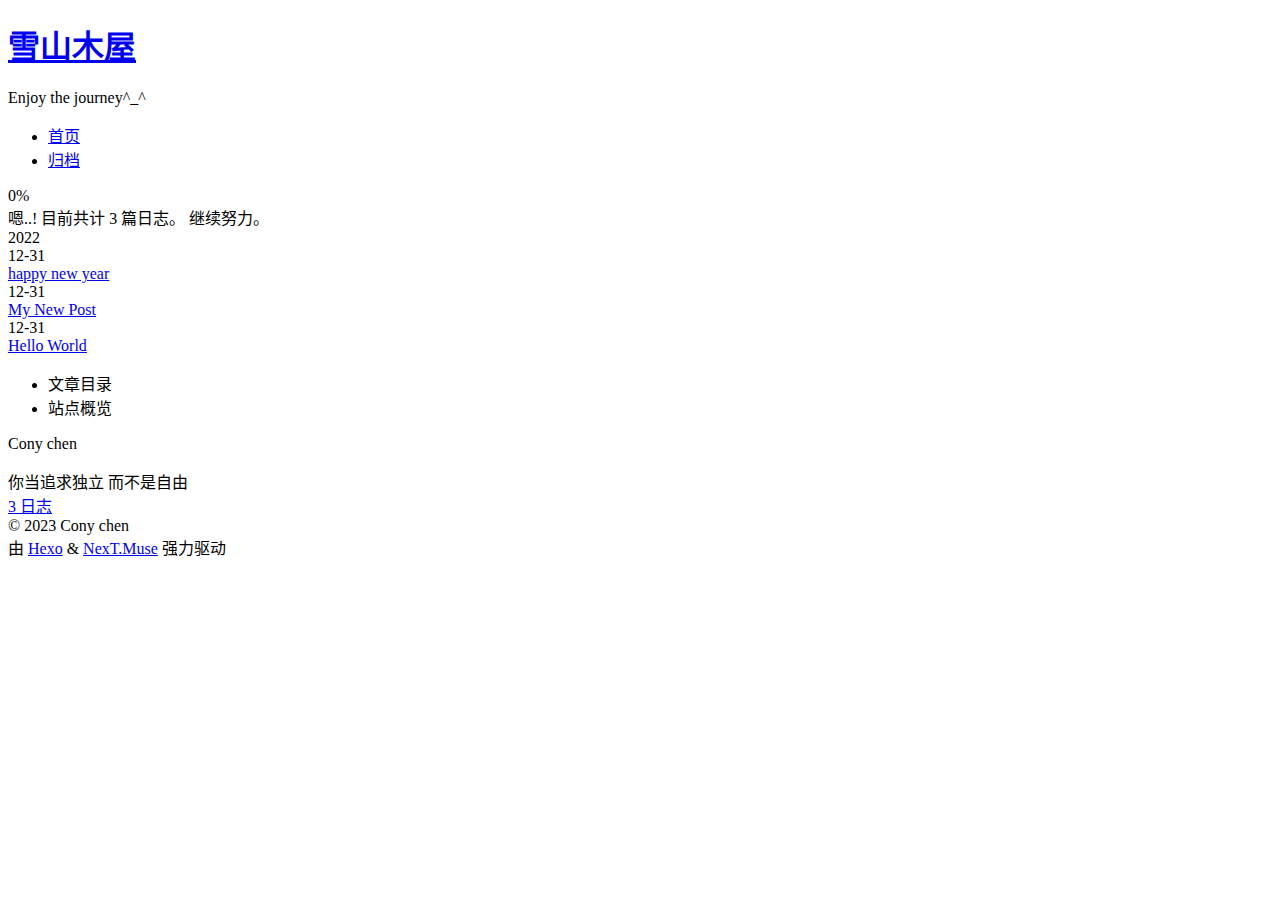
==== commit ecfc2cda: "Site updated: 2023-01-01 23:33:13" ====
--- a/archives/index.html
+++ b/archives/index.html
@@ -22,9 +22,9 @@
 
   <meta name="description" content="你当追求独立 而不是自由">
 <meta property="og:type" content="website">
-<meta property="og:title" content="cony 静">
+<meta property="og:title" content="雪山木屋">
 <meta property="og:url" content="http://clairezhaoisme.github.io/Clairezhaoisme/archives/index.html">
-<meta property="og:site_name" content="cony 静">
+<meta property="og:site_name" content="雪山木屋">
 <meta property="og:description" content="你当追求独立 而不是自由">
 <meta property="og:locale" content="zh_CN">
 <meta property="article:author" content="Cony chen">
@@ -44,7 +44,7 @@
   };
 </script>
 
-  <title>归档 | cony 静</title>
+  <title>归档 | 雪山木屋</title>
   
 
 
@@ -95,10 +95,10 @@
 
     <a href="/Clairezhaoisme/" class="brand" rel="start">
       <span class="logo-line-before"><i></i></span>
-      <h1 class="site-title">cony 静</h1>
+      <h1 class="site-title">雪山木屋</h1>
       <span class="logo-line-after"><i></i></span>
     </a>
-      <p class="site-subtitle" itemprop="description">enjoy the journey</p>
+      <p class="site-subtitle" itemprop="description">Enjoy the journey^_^</p>
   </div>
 
   <div class="site-nav-right">
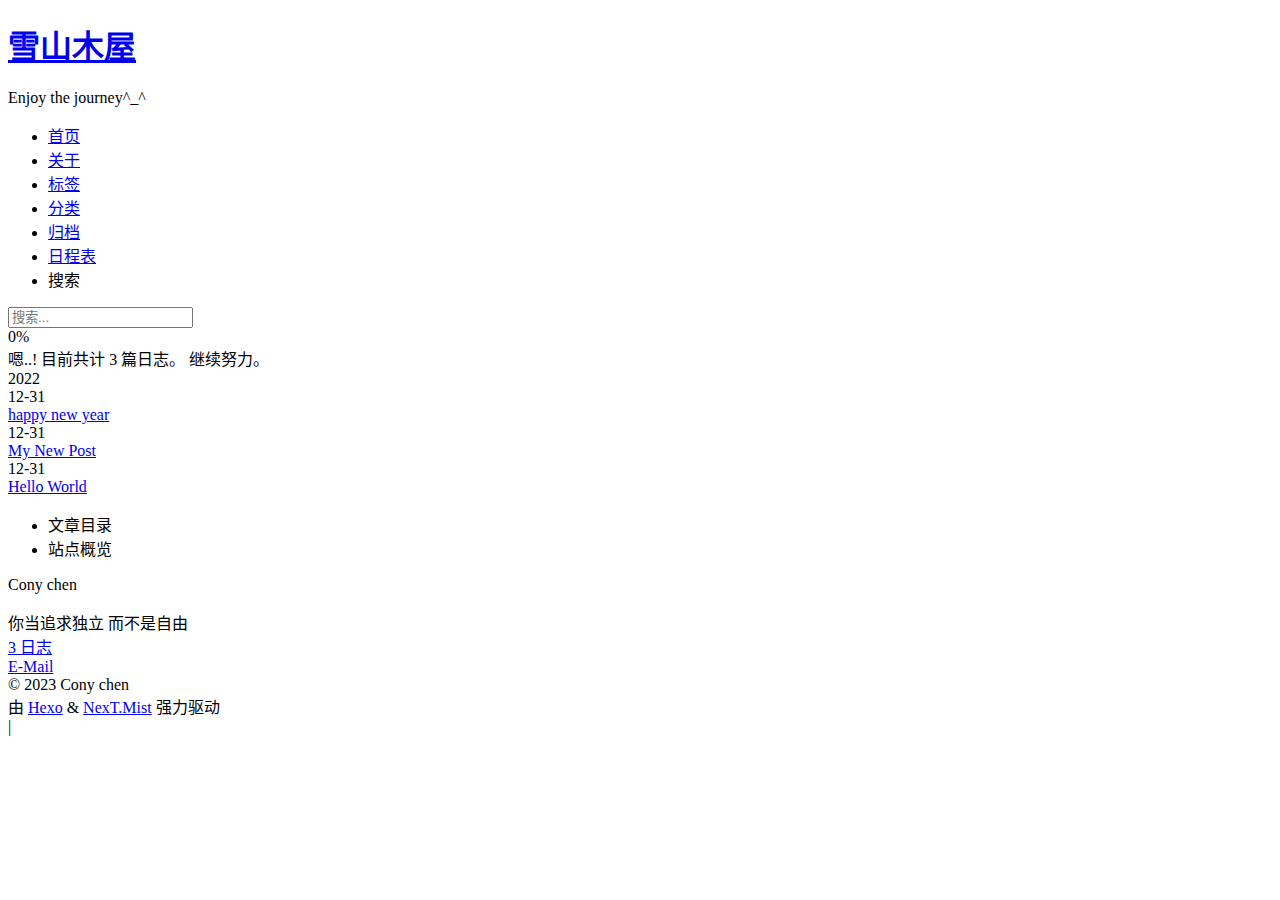
==== commit 897b1491: "Site updated: 2023-01-03 19:10:52" ====
--- a/archives/index.html
+++ b/archives/index.html
@@ -17,7 +17,7 @@
 
 <script id="hexo-configurations">
     var NexT = window.NexT || {};
-    var CONFIG = {"hostname":"clairezhaoisme.github.io","root":"/Clairezhaoisme/","scheme":"Muse","version":"7.8.0","exturl":false,"sidebar":{"position":"left","display":"post","padding":18,"offset":12,"onmobile":false},"copycode":{"enable":false,"show_result":false,"style":null},"back2top":{"enable":true,"sidebar":false,"scrollpercent":false},"bookmark":{"enable":false,"color":"#222","save":"auto"},"fancybox":false,"mediumzoom":false,"lazyload":false,"pangu":false,"comments":{"style":"tabs","active":null,"storage":true,"lazyload":false,"nav":null},"algolia":{"hits":{"per_page":10},"labels":{"input_placeholder":"Search for Posts","hits_empty":"We didn't find any results for the search: ${query}","hits_stats":"${hits} results found in ${time} ms"}},"localsearch":{"enable":false,"trigger":"auto","top_n_per_article":1,"unescape":false,"preload":false},"motion":{"enable":true,"async":false,"transition":{"post_block":"fadeIn","post_header":"slideDownIn","post_body":"slideDownIn","coll_header":"slideLeftIn","sidebar":"slideUpIn"}}};
+    var CONFIG = {"hostname":"clairezhaoisme.github.io","root":"/Clairezhaoisme/","scheme":"Mist","version":"7.8.0","exturl":false,"sidebar":{"position":"left","display":"post","padding":18,"offset":12,"onmobile":false},"copycode":{"enable":false,"show_result":false,"style":null},"back2top":{"enable":true,"sidebar":false,"scrollpercent":false},"bookmark":{"enable":false,"color":"#222","save":"auto"},"fancybox":false,"mediumzoom":false,"lazyload":false,"pangu":false,"comments":{"style":"tabs","active":null,"storage":true,"lazyload":false,"nav":null},"algolia":{"hits":{"per_page":10},"labels":{"input_placeholder":"Search for Posts","hits_empty":"We didn't find any results for the search: ${query}","hits_stats":"${hits} results found in ${time} ms"}},"localsearch":{"enable":true,"trigger":"auto","top_n_per_article":1,"unescape":false,"preload":false},"motion":{"enable":true,"async":false,"transition":{"post_block":"fadeIn","post_header":"slideDownIn","post_body":"slideDownIn","coll_header":"slideLeftIn","sidebar":"slideUpIn"}},"path":"./public/search.xml"};
   </script>
 
   <meta name="description" content="你当追求独立 而不是自由">
@@ -103,6 +103,7 @@
 
   <div class="site-nav-right">
     <div class="toggle popup-trigger">
+        <i class="fa fa-search fa-fw fa-lg"></i>
     </div>
   </div>
 </div>
@@ -117,16 +118,63 @@
     <a href="/Clairezhaoisme/" rel="section"><i class="fa fa-home fa-fw"></i>首页</a>
 
   </li>
+        <li class="menu-item menu-item-about">
+
+    <a href="/Clairezhaoisme/about/" rel="section"><i class="fa fa-user fa-fw"></i>关于</a>
+
+  </li>
+        <li class="menu-item menu-item-tags">
+
+    <a href="/Clairezhaoisme/tags/" rel="section"><i class="fa fa-tags fa-fw"></i>标签</a>
+
+  </li>
+        <li class="menu-item menu-item-categories">
+
+    <a href="/Clairezhaoisme/categories/" rel="section"><i class="fa fa-th fa-fw"></i>分类</a>
+
+  </li>
         <li class="menu-item menu-item-archives">
 
     <a href="/Clairezhaoisme/archives/" rel="section"><i class="fa fa-archive fa-fw"></i>归档</a>
 
   </li>
+        <li class="menu-item menu-item-schedule">
+
+    <a href="/Clairezhaoisme/schedule/" rel="section"><i class="fa fa-calendar fa-fw"></i>日程表</a>
+
+  </li>
+      <li class="menu-item menu-item-search">
+        <a role="button" class="popup-trigger"><i class="fa fa-search fa-fw"></i>搜索
+        </a>
+      </li>
   </ul>
 </nav>
 
 
 
+  <div class="search-pop-overlay">
+    <div class="popup search-popup">
+        <div class="search-header">
+  <span class="search-icon">
+    <i class="fa fa-search"></i>
+  </span>
+  <div class="search-input-container">
+    <input autocomplete="off" autocapitalize="off"
+           placeholder="搜索..." spellcheck="false"
+           type="search" class="search-input">
+  </div>
+  <span class="popup-btn-close">
+    <i class="fa fa-times-circle"></i>
+  </span>
+</div>
+<div id="search-result">
+  <div id="no-result">
+    <i class="fa fa-spinner fa-pulse fa-5x fa-fw"></i>
+  </div>
+</div>
+
+    </div>
+  </div>
 
 </div>
     </header>
@@ -298,6 +346,11 @@
       </div>
   </nav>
 </div>
+  <div class="links-of-author motion-element">
+      <span class="links-of-author-item">
+        <a href="/Clairezhaoisme/382416709@qq.com" title="E-Mail → 382416709@qq.com"><i class="fa fa-envelope fa-fw"></i>E-Mail</a>
+      </span>
+  </div>
 
 
 
@@ -326,10 +379,30 @@
   </span>
   <span class="author" itemprop="copyrightHolder">Cony chen</span>
 </div>
-  <div class="powered-by">由 <a href="https://hexo.io/" class="theme-link" rel="noopener" target="_blank">Hexo</a> & <a href="https://muse.theme-next.org/" class="theme-link" rel="noopener" target="_blank">NexT.Muse</a> 强力驱动
+  <div class="powered-by">由 <a href="https://hexo.io/" class="theme-link" rel="noopener" target="_blank">Hexo</a> & <a href="https://mist.theme-next.org/" class="theme-link" rel="noopener" target="_blank">NexT.Mist</a> 强力驱动
   </div>
 
         
+<div class="busuanzi-count">
+  <script async src="https://busuanzi.ibruce.info/busuanzi/2.3/busuanzi.pure.mini.js"></script>
+    <span class="post-meta-item" id="busuanzi_container_site_uv" style="display: none;">
+      <span class="post-meta-item-icon">
+        <i class="fa fa-user"></i>
+      </span>
+      <span class="site-uv" title="总访客量">
+        <span id="busuanzi_value_site_uv"></span>
+      </span>
+    </span>
+    <span class="post-meta-divider">|</span>
+    <span class="post-meta-item" id="busuanzi_container_site_pv" style="display: none;">
+      <span class="post-meta-item-icon">
+        <i class="fa fa-eye"></i>
+      </span>
+      <span class="site-pv" title="总访问量">
+        <span id="busuanzi_value_site_pv"></span>
+      </span>
+    </span>
+</div>
 
 
 
@@ -365,6 +438,10 @@
 
 
 
+  
+<script src="/Clairezhaoisme/js/local-search.js"></script>
+
+
 
 
 
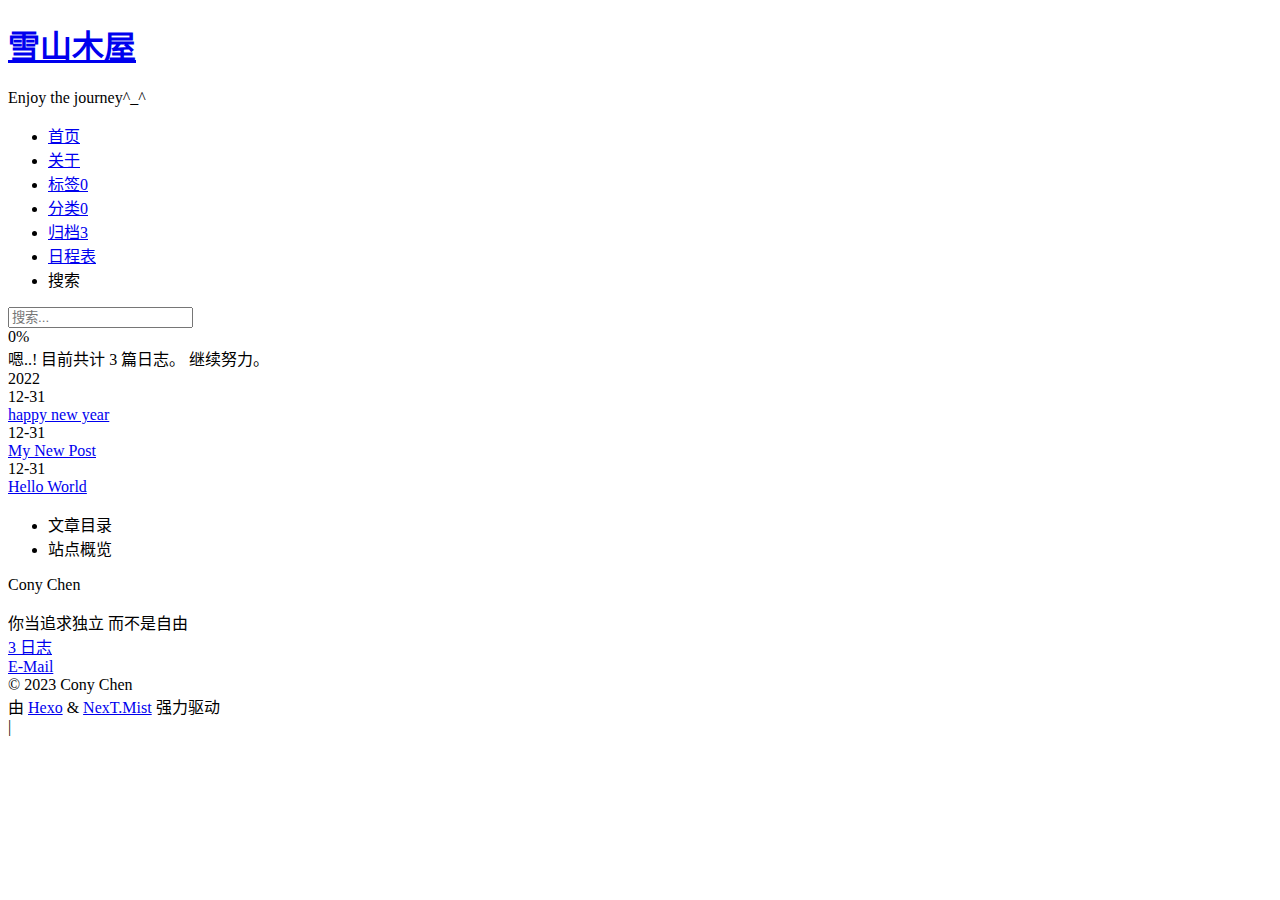
==== commit 84d190a4: "Site updated: 2023-01-03 21:08:35" ====
--- a/archives/index.html
+++ b/archives/index.html
@@ -27,8 +27,8 @@
 <meta property="og:site_name" content="雪山木屋">
 <meta property="og:description" content="你当追求独立 而不是自由">
 <meta property="og:locale" content="zh_CN">
-<meta property="article:author" content="Cony chen">
-<meta property="article:tag" content="independence">
+<meta property="article:author" content="Cony Chen">
+<meta property="article:tag" content="Independence">
 <meta name="twitter:card" content="summary">
 
 <link rel="canonical" href="http://clairezhaoisme.github.io/Clairezhaoisme/archives/">
@@ -115,7 +115,7 @@
   <ul id="menu" class="main-menu menu">
         <li class="menu-item menu-item-home">
 
-    <a href="/Clairezhaoisme/" rel="section"><i class="fa fa-home fa-fw"></i>首页</a>
+    <a href="/Clairezhaoisme/" rel="section"><i class="home fa-fw"></i>首页</a>
 
   </li>
         <li class="menu-item menu-item-about">
@@ -125,22 +125,22 @@
   </li>
         <li class="menu-item menu-item-tags">
 
-    <a href="/Clairezhaoisme/tags/" rel="section"><i class="fa fa-tags fa-fw"></i>标签</a>
+    <a href="/Clairezhaoisme/tags/" rel="section"><i class="tags fa-fw"></i>标签<span class="badge">0</span></a>
 
   </li>
         <li class="menu-item menu-item-categories">
 
-    <a href="/Clairezhaoisme/categories/" rel="section"><i class="fa fa-th fa-fw"></i>分类</a>
+    <a href="/Clairezhaoisme/categories/" rel="section"><i class="th fa-fw"></i>分类<span class="badge">0</span></a>
 
   </li>
         <li class="menu-item menu-item-archives">
 
-    <a href="/Clairezhaoisme/archives/" rel="section"><i class="fa fa-archive fa-fw"></i>归档</a>
+    <a href="/Clairezhaoisme/archives/" rel="section"><i class="archive fa-fw"></i>归档<span class="badge">3</span></a>
 
   </li>
         <li class="menu-item menu-item-schedule">
 
-    <a href="/Clairezhaoisme/schedule/" rel="section"><i class="fa fa-calendar fa-fw"></i>日程表</a>
+    <a href="/Clairezhaoisme/schedule/" rel="section"><i class="calendar fa-fw"></i>日程表</a>
 
   </li>
       <li class="menu-item menu-item-search">
@@ -332,7 +332,7 @@
 
       <div class="site-overview-wrap sidebar-panel">
         <div class="site-author motion-element" itemprop="author" itemscope itemtype="http://schema.org/Person">
-  <p class="site-author-name" itemprop="name">Cony chen</p>
+  <p class="site-author-name" itemprop="name">Cony Chen</p>
   <div class="site-description" itemprop="description">你当追求独立 而不是自由</div>
 </div>
 <div class="site-state-wrap motion-element">
@@ -377,7 +377,7 @@
   <span class="with-love">
     <i class="fa fa-heart"></i>
   </span>
-  <span class="author" itemprop="copyrightHolder">Cony chen</span>
+  <span class="author" itemprop="copyrightHolder">Cony Chen</span>
 </div>
   <div class="powered-by">由 <a href="https://hexo.io/" class="theme-link" rel="noopener" target="_blank">Hexo</a> & <a href="https://mist.theme-next.org/" class="theme-link" rel="noopener" target="_blank">NexT.Mist</a> 强力驱动
   </div>
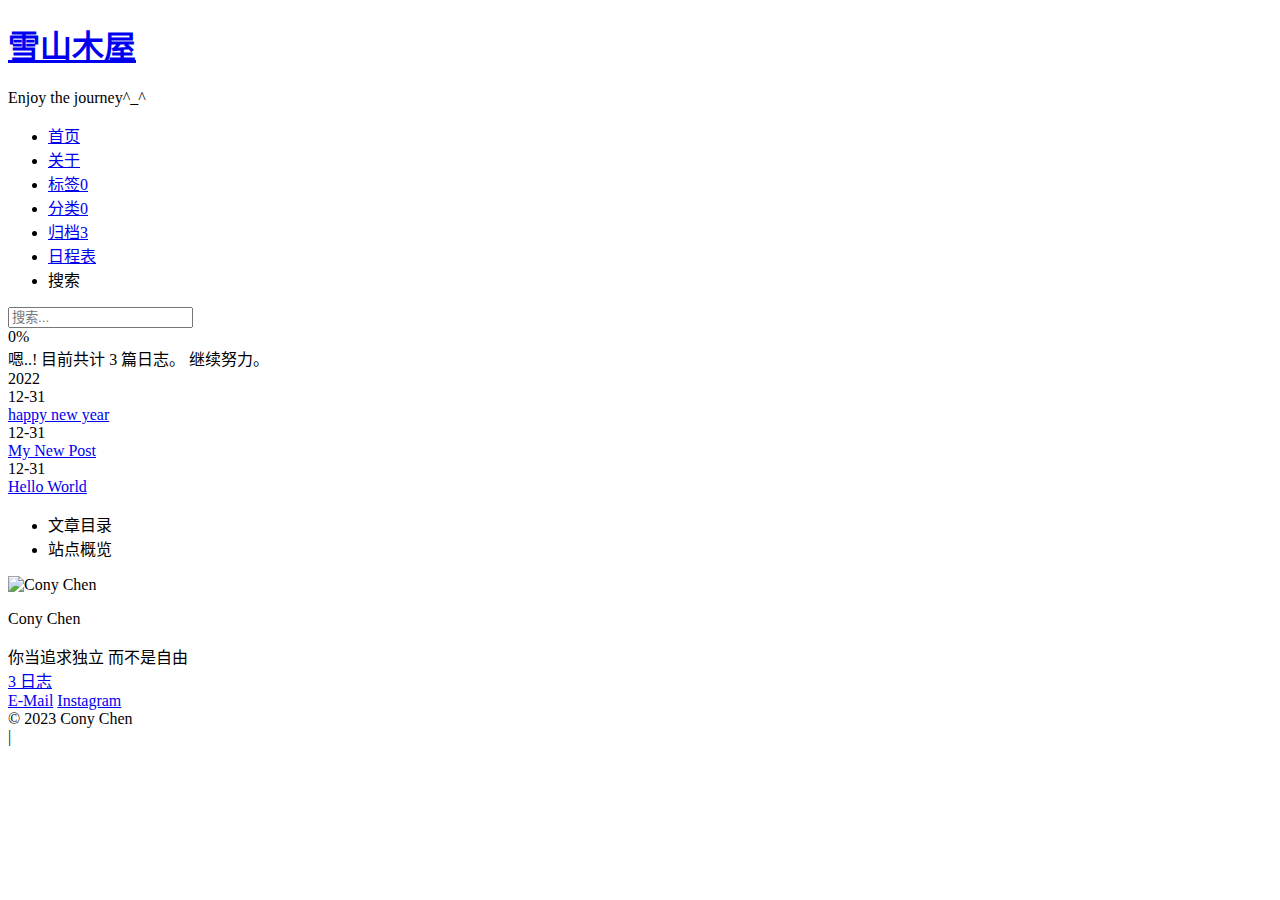
==== commit 5f087f48: "Site updated: 2023-01-03 22:12:25" ====
--- a/archives/index.html
+++ b/archives/index.html
@@ -17,7 +17,7 @@
 
 <script id="hexo-configurations">
     var NexT = window.NexT || {};
-    var CONFIG = {"hostname":"clairezhaoisme.github.io","root":"/Clairezhaoisme/","scheme":"Mist","version":"7.8.0","exturl":false,"sidebar":{"position":"left","display":"post","padding":18,"offset":12,"onmobile":false},"copycode":{"enable":false,"show_result":false,"style":null},"back2top":{"enable":true,"sidebar":false,"scrollpercent":false},"bookmark":{"enable":false,"color":"#222","save":"auto"},"fancybox":false,"mediumzoom":false,"lazyload":false,"pangu":false,"comments":{"style":"tabs","active":null,"storage":true,"lazyload":false,"nav":null},"algolia":{"hits":{"per_page":10},"labels":{"input_placeholder":"Search for Posts","hits_empty":"We didn't find any results for the search: ${query}","hits_stats":"${hits} results found in ${time} ms"}},"localsearch":{"enable":true,"trigger":"auto","top_n_per_article":1,"unescape":false,"preload":false},"motion":{"enable":true,"async":false,"transition":{"post_block":"fadeIn","post_header":"slideDownIn","post_body":"slideDownIn","coll_header":"slideLeftIn","sidebar":"slideUpIn"}},"path":"./public/search.xml"};
+    var CONFIG = {"hostname":"clairezhaoisme.github.io","root":"/Clairezhaoisme/","scheme":"Mist","version":"7.8.0","exturl":false,"sidebar":{"position":"left","display":"post","padding":18,"offset":12,"onmobile":false},"copycode":{"enable":false,"show_result":false,"style":null},"back2top":{"enable":true,"sidebar":false,"scrollpercent":true},"bookmark":{"enable":false,"color":"#222","save":"auto"},"fancybox":false,"mediumzoom":false,"lazyload":false,"pangu":false,"comments":{"style":"tabs","active":null,"storage":true,"lazyload":false,"nav":null},"algolia":{"hits":{"per_page":10},"labels":{"input_placeholder":"Search for Posts","hits_empty":"We didn't find any results for the search: ${query}","hits_stats":"${hits} results found in ${time} ms"}},"localsearch":{"enable":true,"trigger":"auto","top_n_per_article":1,"unescape":false,"preload":false},"motion":{"enable":true,"async":false,"transition":{"post_block":"fadeIn","post_header":"slideDownIn","post_body":"slideDownIn","coll_header":"slideLeftIn","sidebar":"slideUpIn"}},"path":"./public/search.xml"};
   </script>
 
   <meta name="description" content="你当追求独立 而不是自由">
@@ -332,6 +332,8 @@
 
       <div class="site-overview-wrap sidebar-panel">
         <div class="site-author motion-element" itemprop="author" itemscope itemtype="http://schema.org/Person">
+    <img class="site-author-image" itemprop="image" alt="Cony Chen"
+      src="/Clairezhaoisme/images/inspic6.png">
   <p class="site-author-name" itemprop="name">Cony Chen</p>
   <div class="site-description" itemprop="description">你当追求独立 而不是自由</div>
 </div>
@@ -350,6 +352,9 @@
       <span class="links-of-author-item">
         <a href="/Clairezhaoisme/382416709@qq.com" title="E-Mail → 382416709@qq.com"><i class="fa fa-envelope fa-fw"></i>E-Mail</a>
       </span>
+      <span class="links-of-author-item">
+        <a href="https://instagram.com/uniquesmile129" title="Instagram → https:&#x2F;&#x2F;instagram.com&#x2F;uniquesmile129" rel="noopener" target="_blank"><i class="fab fa-instagram fa-fw"></i>Instagram</a>
+      </span>
   </div>
 
 
@@ -379,8 +384,6 @@
   </span>
   <span class="author" itemprop="copyrightHolder">Cony Chen</span>
 </div>
-  <div class="powered-by">由 <a href="https://hexo.io/" class="theme-link" rel="noopener" target="_blank">Hexo</a> & <a href="https://mist.theme-next.org/" class="theme-link" rel="noopener" target="_blank">NexT.Mist</a> 强力驱动
-  </div>
 
         
 <div class="busuanzi-count">
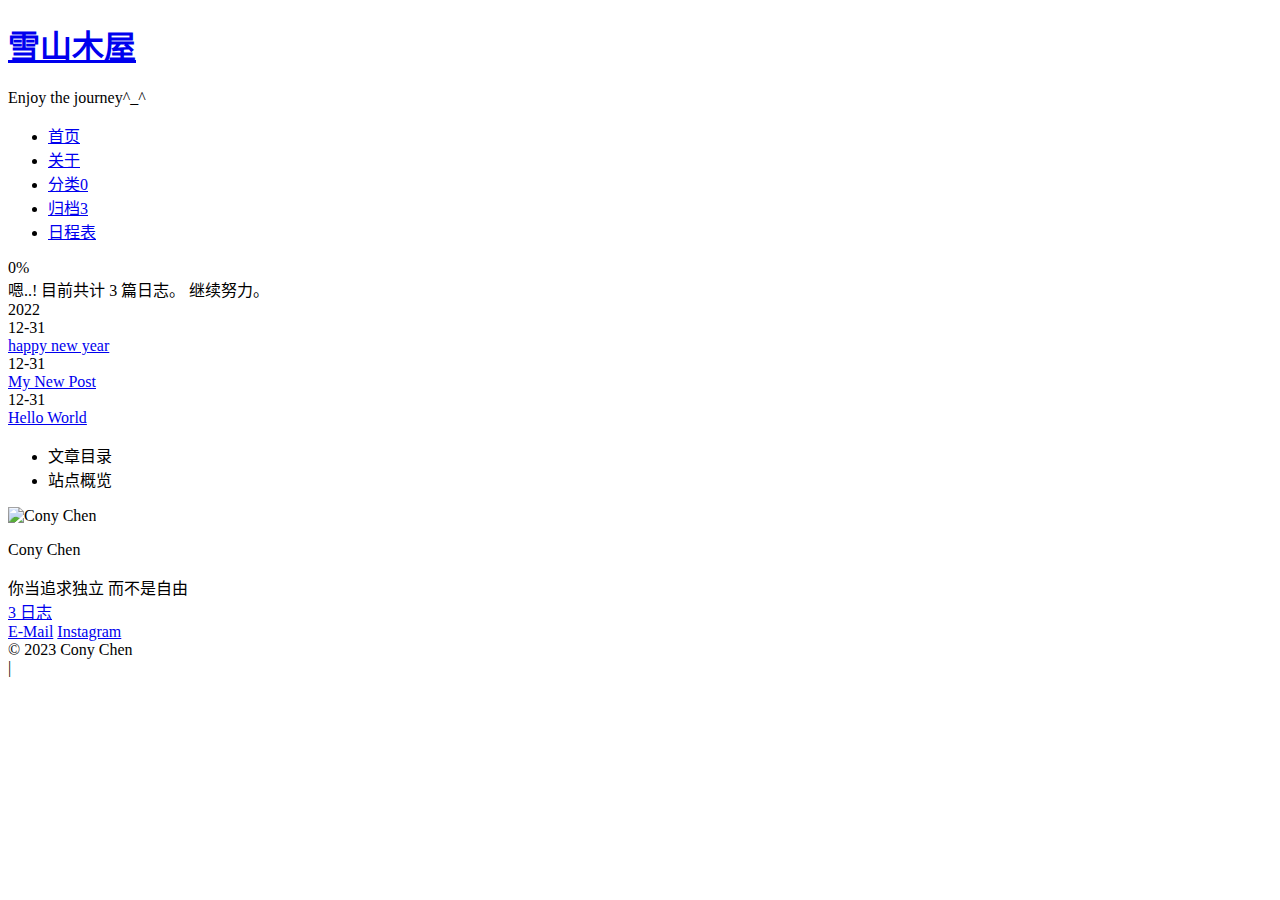
==== commit 2f40c6a9: "Site updated: 2023-01-04 00:10:07" ====
--- a/archives/index.html
+++ b/archives/index.html
@@ -17,7 +17,7 @@
 
 <script id="hexo-configurations">
     var NexT = window.NexT || {};
-    var CONFIG = {"hostname":"clairezhaoisme.github.io","root":"/Clairezhaoisme/","scheme":"Mist","version":"7.8.0","exturl":false,"sidebar":{"position":"left","display":"post","padding":18,"offset":12,"onmobile":false},"copycode":{"enable":false,"show_result":false,"style":null},"back2top":{"enable":true,"sidebar":false,"scrollpercent":true},"bookmark":{"enable":false,"color":"#222","save":"auto"},"fancybox":false,"mediumzoom":false,"lazyload":false,"pangu":false,"comments":{"style":"tabs","active":null,"storage":true,"lazyload":false,"nav":null},"algolia":{"hits":{"per_page":10},"labels":{"input_placeholder":"Search for Posts","hits_empty":"We didn't find any results for the search: ${query}","hits_stats":"${hits} results found in ${time} ms"}},"localsearch":{"enable":true,"trigger":"auto","top_n_per_article":1,"unescape":false,"preload":false},"motion":{"enable":true,"async":false,"transition":{"post_block":"fadeIn","post_header":"slideDownIn","post_body":"slideDownIn","coll_header":"slideLeftIn","sidebar":"slideUpIn"}},"path":"./public/search.xml"};
+    var CONFIG = {"hostname":"clairezhaoisme.github.io","root":"/Clairezhaoisme/","scheme":"Mist","version":"7.8.0","exturl":false,"sidebar":{"position":"left","display":"post","padding":18,"offset":12,"onmobile":false},"copycode":{"enable":false,"show_result":false,"style":null},"back2top":{"enable":true,"sidebar":false,"scrollpercent":true},"bookmark":{"enable":false,"color":"#222","save":"auto"},"fancybox":false,"mediumzoom":false,"lazyload":false,"pangu":false,"comments":{"style":"tabs","active":null,"storage":true,"lazyload":false,"nav":null},"algolia":{"hits":{"per_page":10},"labels":{"input_placeholder":"Search for Posts","hits_empty":"We didn't find any results for the search: ${query}","hits_stats":"${hits} results found in ${time} ms"}},"localsearch":{"enable":false,"trigger":"auto","top_n_per_article":1,"unescape":false,"preload":false},"motion":{"enable":true,"async":false,"transition":{"post_block":"fadeIn","post_header":"slideDownIn","post_body":"slideDownIn","coll_header":"slideLeftIn","sidebar":"slideUpIn"}},"path":"search.xml"};
   </script>
 
   <meta name="description" content="你当追求独立 而不是自由">
@@ -103,7 +103,6 @@
 
   <div class="site-nav-right">
     <div class="toggle popup-trigger">
-        <i class="fa fa-search fa-fw fa-lg"></i>
     </div>
   </div>
 </div>
@@ -120,12 +119,7 @@
   </li>
         <li class="menu-item menu-item-about">
 
-    <a href="/Clairezhaoisme/about/" rel="section"><i class="fa fa-user fa-fw"></i>关于</a>
-
-  </li>
-        <li class="menu-item menu-item-tags">
-
-    <a href="/Clairezhaoisme/tags/" rel="section"><i class="tags fa-fw"></i>标签<span class="badge">0</span></a>
+    <a href="/Clairezhaoisme/about/" rel="section"><i class="user fa-fw"></i>关于</a>
 
   </li>
         <li class="menu-item menu-item-categories">
@@ -140,41 +134,14 @@
   </li>
         <li class="menu-item menu-item-schedule">
 
-    <a href="/Clairezhaoisme/schedule/" rel="section"><i class="calendar fa-fw"></i>日程表</a>
+    <a href="/Clairezhaoisme/schedule/" rel="section"><i class="calender fa-fw"></i>日程表</a>
 
   </li>
-      <li class="menu-item menu-item-search">
-        <a role="button" class="popup-trigger"><i class="fa fa-search fa-fw"></i>搜索
-        </a>
-      </li>
   </ul>
 </nav>
 
 
 
-  <div class="search-pop-overlay">
-    <div class="popup search-popup">
-        <div class="search-header">
-  <span class="search-icon">
-    <i class="fa fa-search"></i>
-  </span>
-  <div class="search-input-container">
-    <input autocomplete="off" autocapitalize="off"
-           placeholder="搜索..." spellcheck="false"
-           type="search" class="search-input">
-  </div>
-  <span class="popup-btn-close">
-    <i class="fa fa-times-circle"></i>
-  </span>
-</div>
-<div id="search-result">
-  <div id="no-result">
-    <i class="fa fa-spinner fa-pulse fa-5x fa-fw"></i>
-  </div>
-</div>
-
-    </div>
-  </div>
 
 </div>
     </header>
@@ -441,10 +408,6 @@
 
 
 
-  
-<script src="/Clairezhaoisme/js/local-search.js"></script>
-
-
 
 
 
